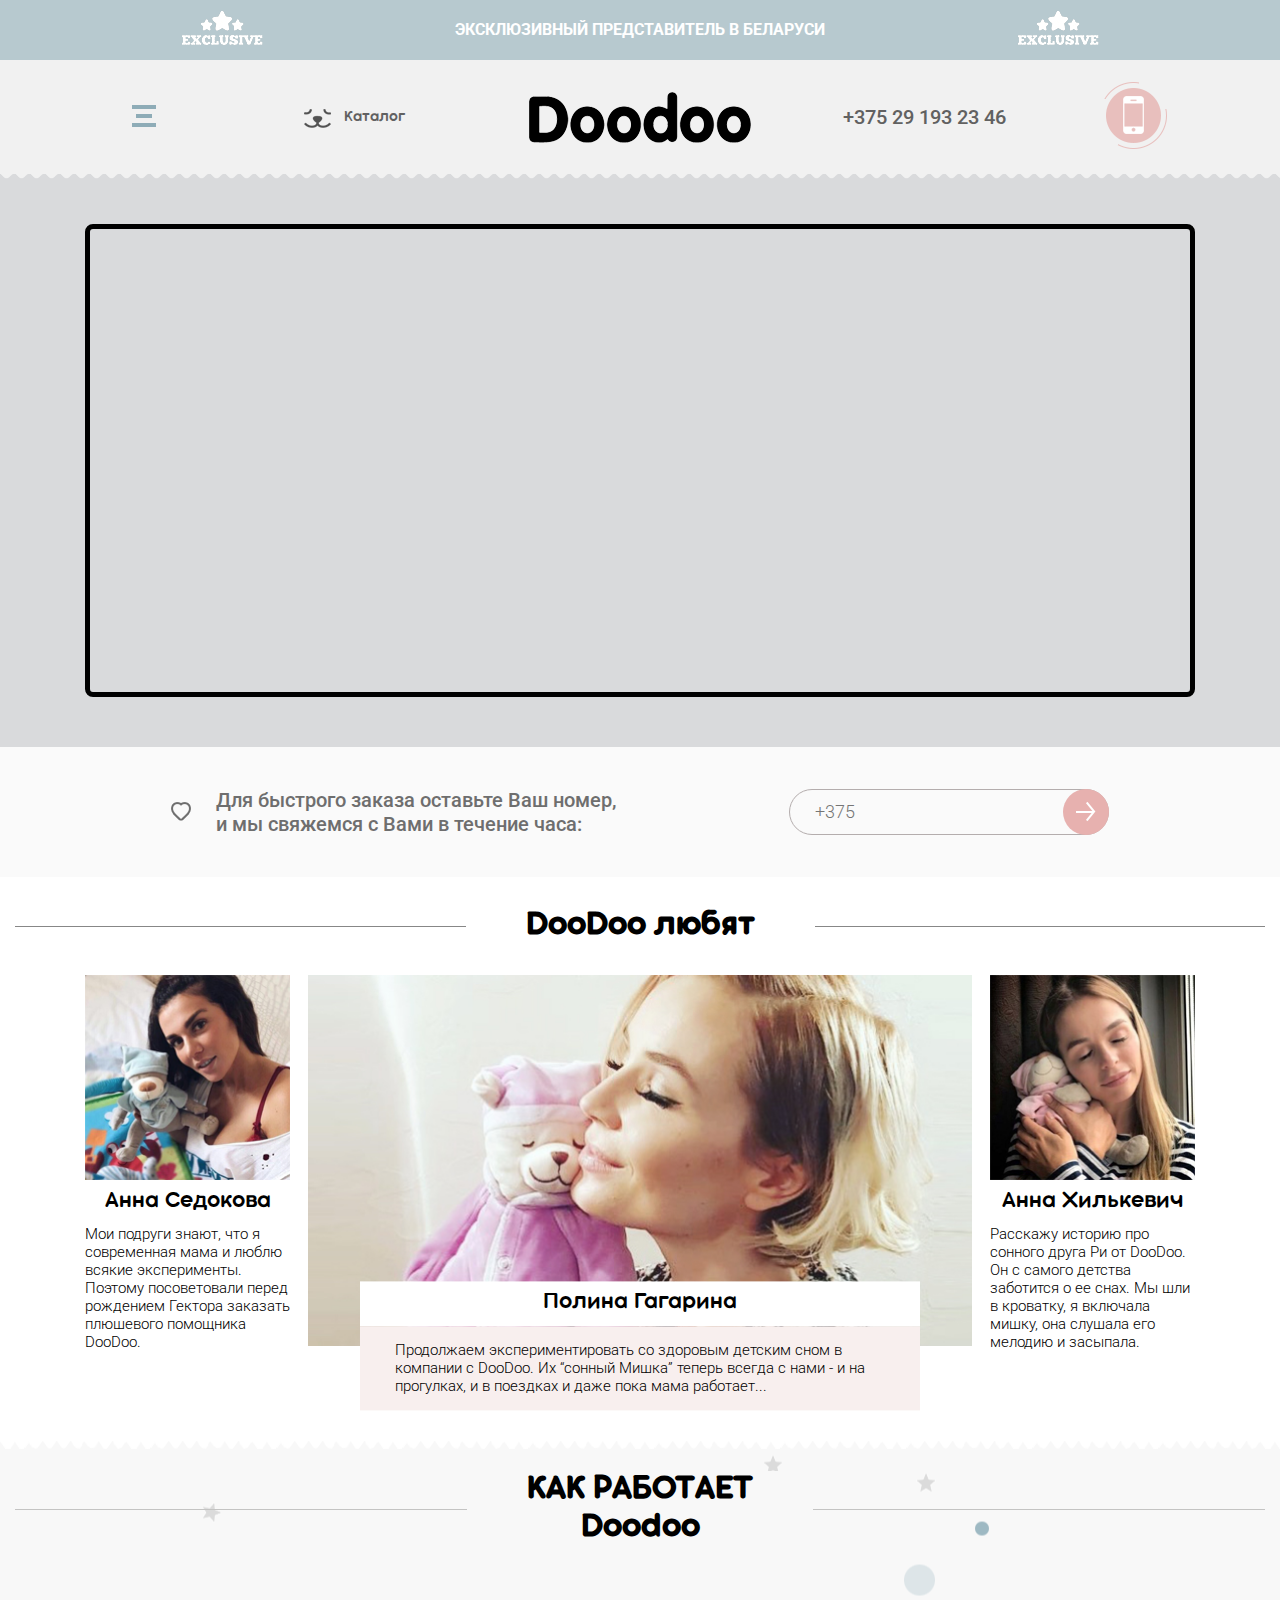
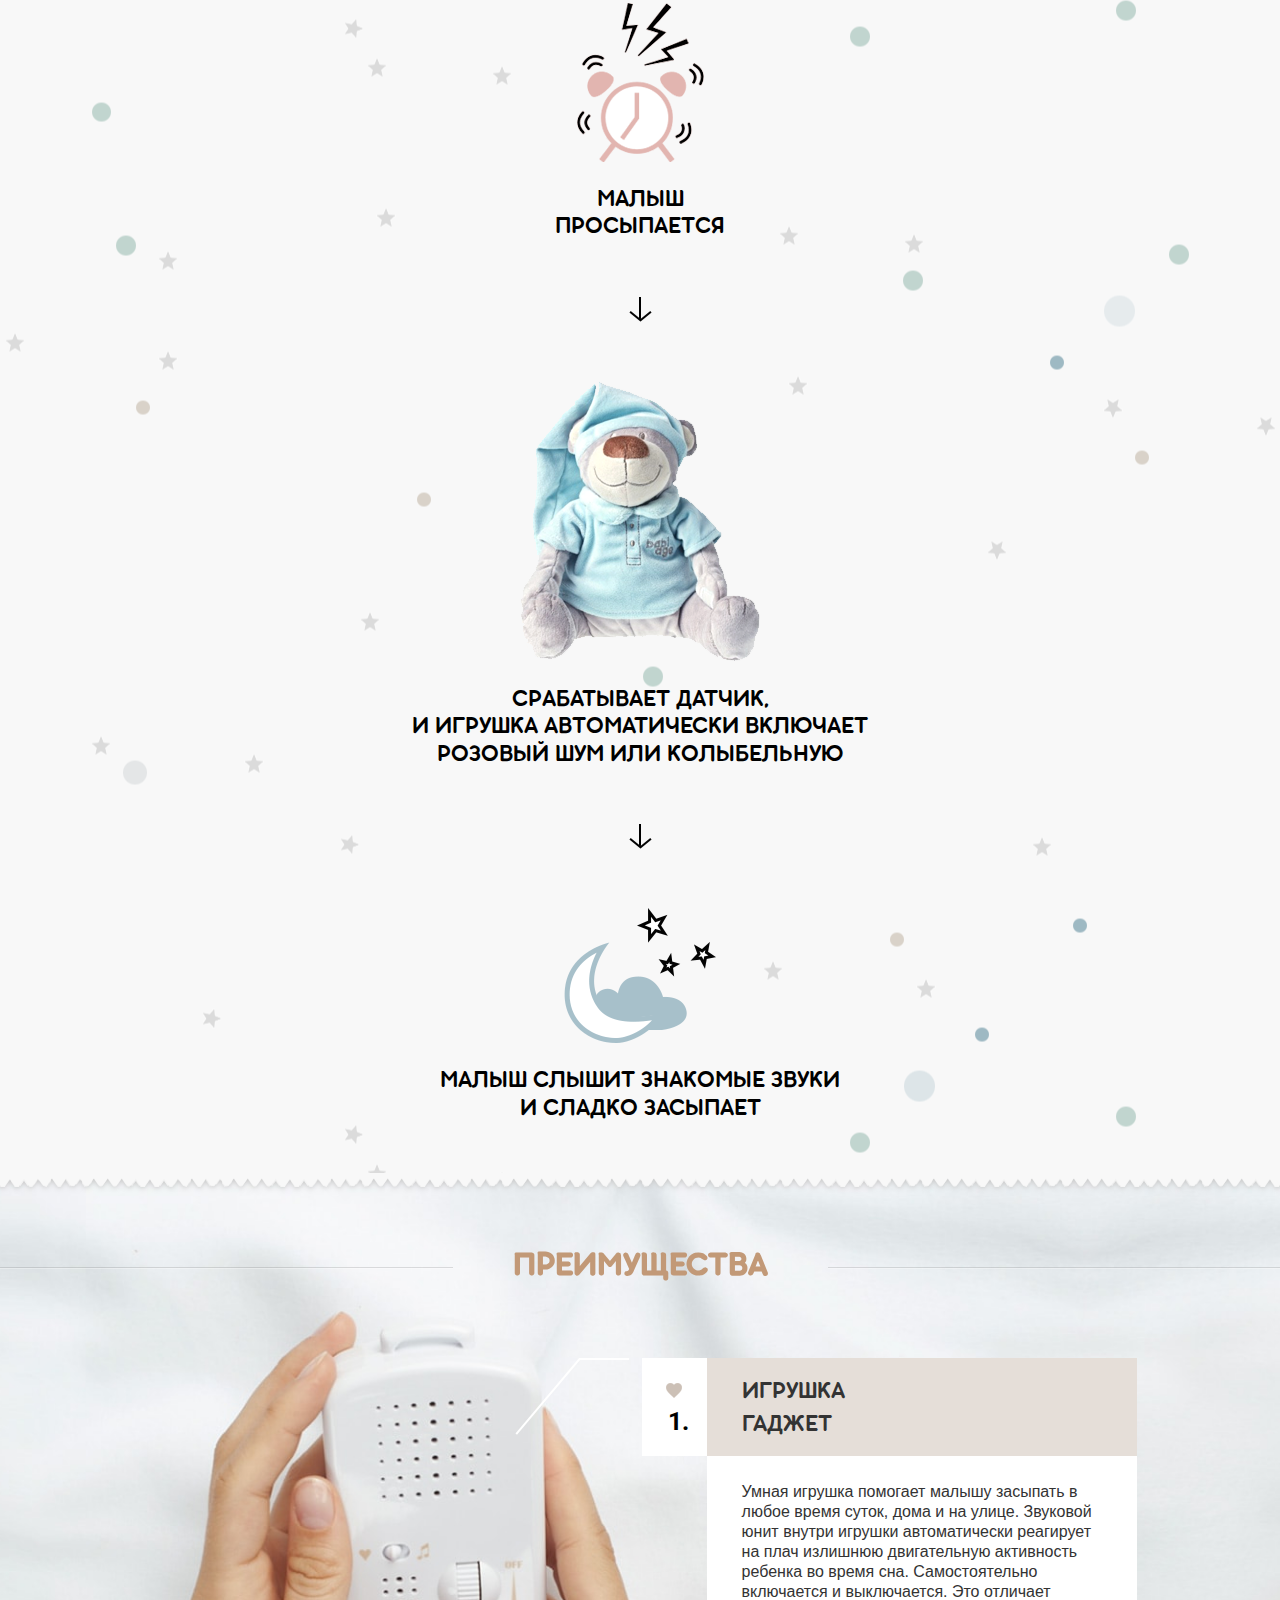
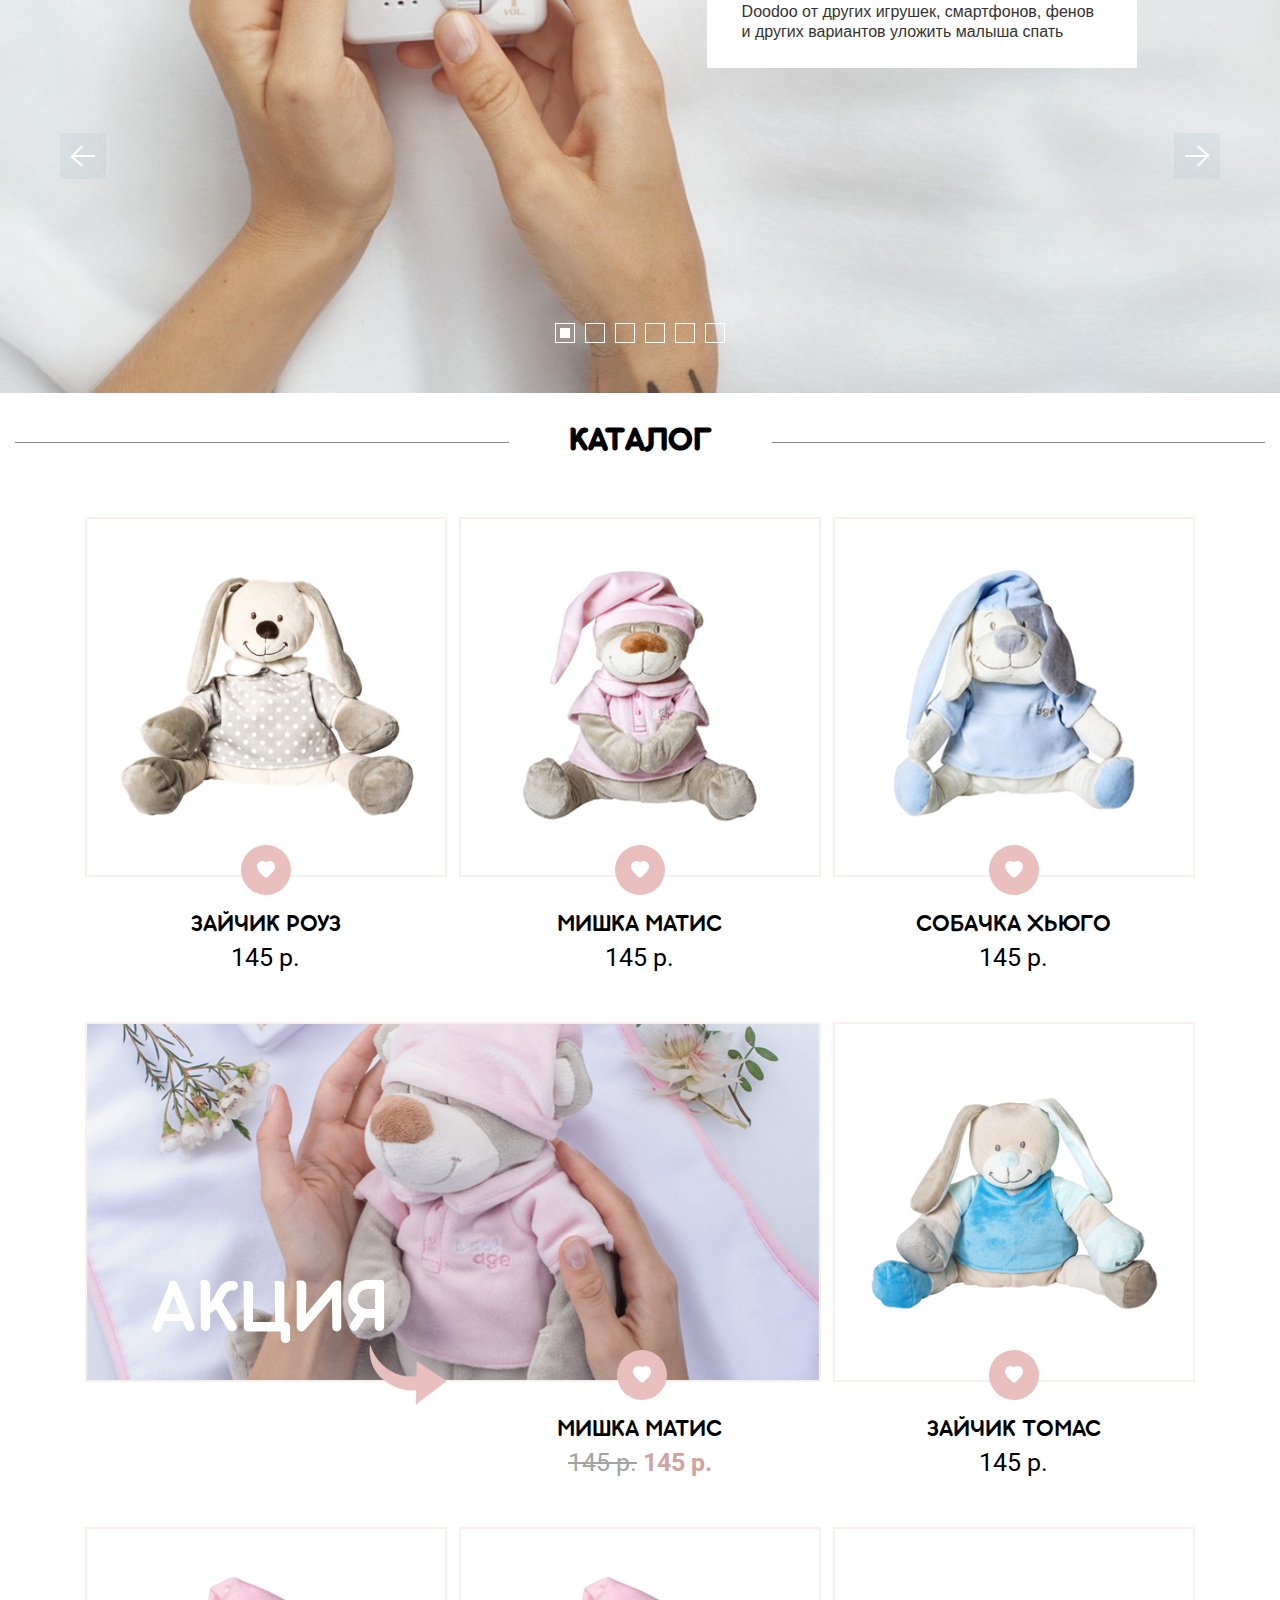
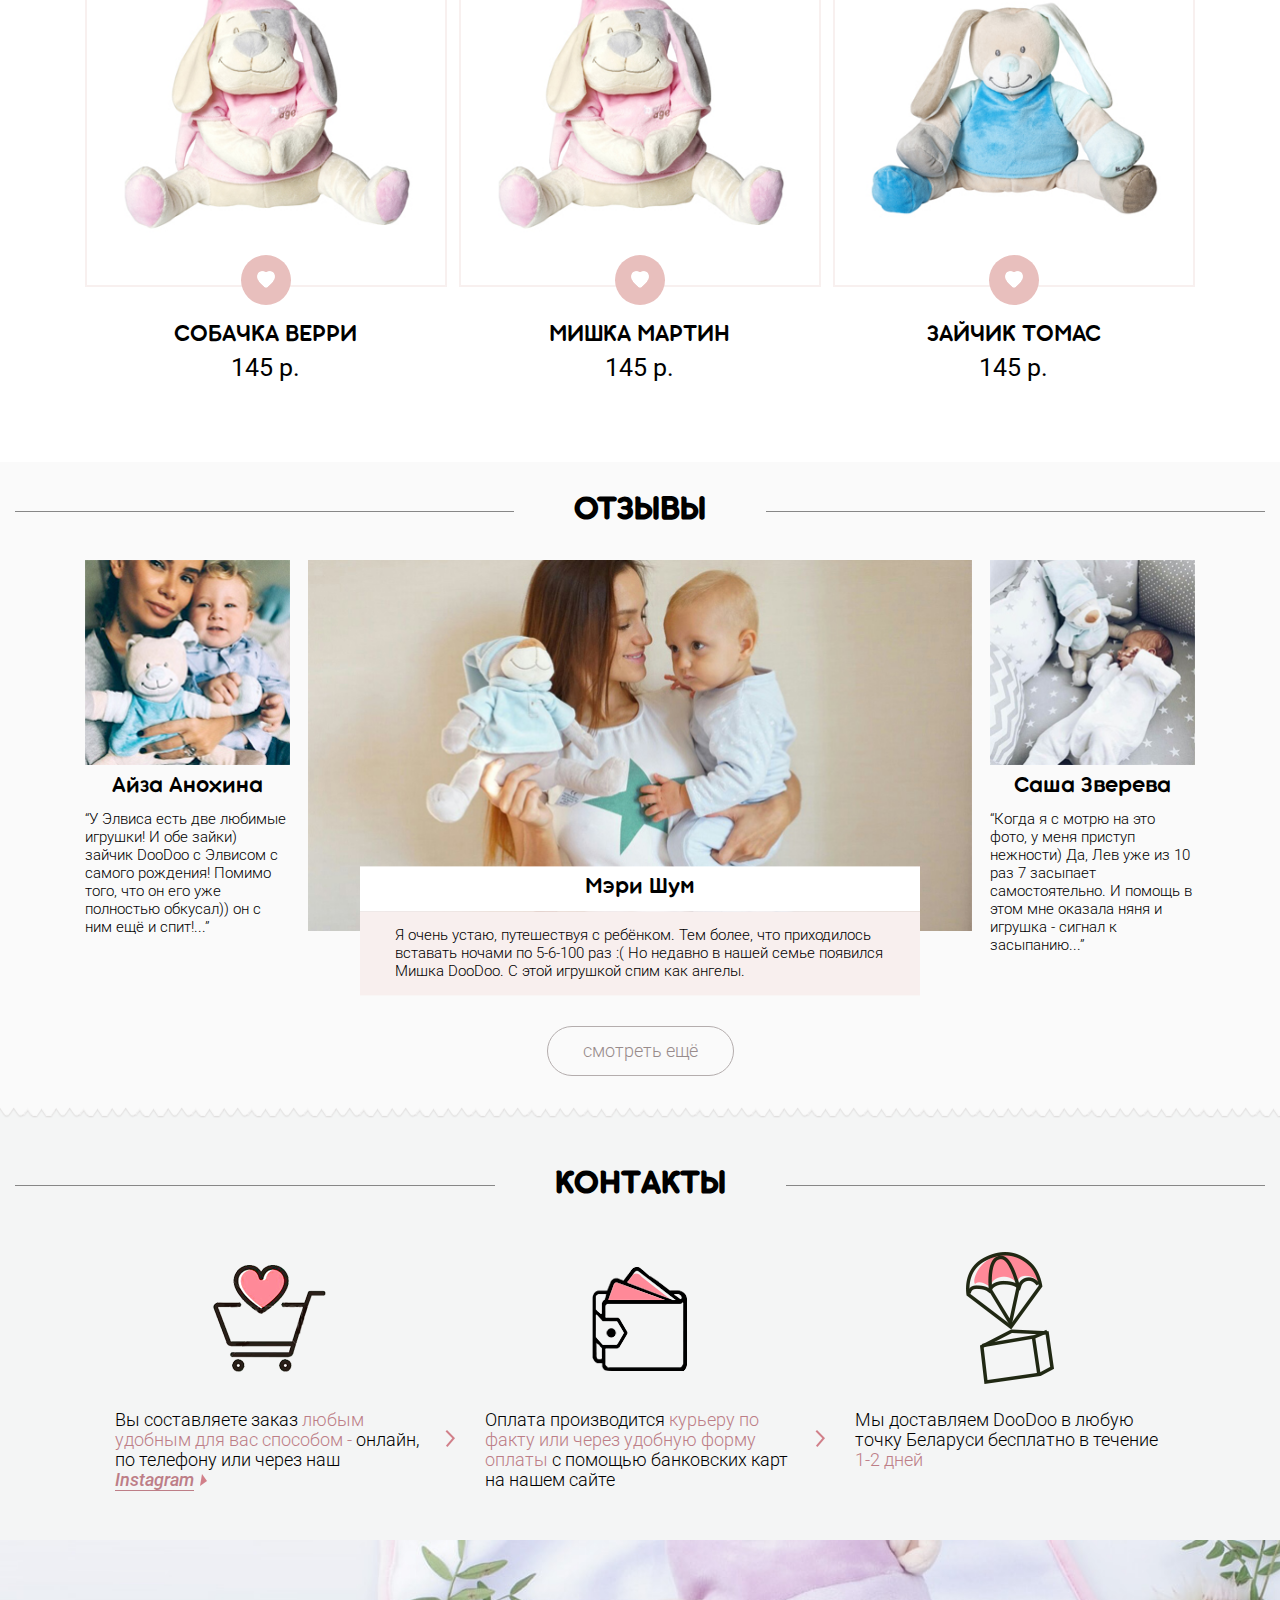
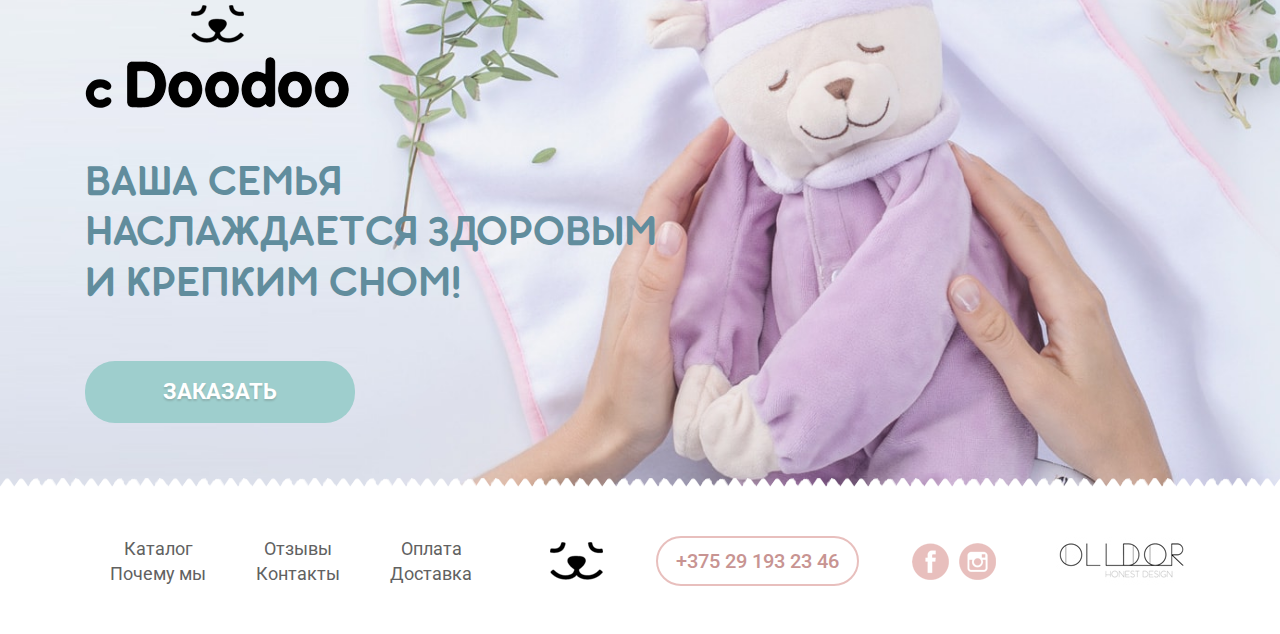
==== index.html @ 720905f5 "last2" ====
<!DOCTYPE html>
<html>
<head>
	<meta charset="utf-8">
	<meta name="viewport" content="width=device-width, initial-scale=1">

	<title>Frontend/Main</title>
	<link href="https://fonts.googleapis.com/css?family=Roboto:300,400,500,500i,700&amp;subset=cyrillic" rel="stylesheet">
	<link rel="stylesheet" href="css/normalize.css">
	<link rel="stylesheet" href="css/magnific-popup.css">
	<link rel="stylesheet" href="css/slick.css">
	<link rel="stylesheet" href="css/fonts.css">
	<link rel="stylesheet" href="css/styles.css">
	<!--[if lt IE 9]>
	 <script src="https://oss.maxcdn.com/html5shiv/3.7.2/html5shiv.min.js"></script>
	 <script src="https://oss.maxcdn.com/respond/1.4.2/respond.min.js"></script>
	<![endif]-->
</head>
<body>
	
	<header class="header">
		<div class="header__target-wr">
			<div class="wrap">
				<div class="header__target">
					<div class="col-img"><img src="img/exclusive.png" alt=""></div>
					<div class="col-text">ЭКСКЛЮЗИВНЫЙ ПРЕДСТАВИТЕЛЬ В БЕЛАРУСИ</div>
					<div class="col-img"><img src="img/exclusive.png" alt=""></div>
				</div>
			</div>
		</div>
		<div class="wrap">
			<div class="header__main">
				<div class="header__main-col1">
					<button class="menu-btn js-menu-btn"></button>
				</div>
				<div class="header__main-col2">
					<a href="#catalog" class="catalog-link js-catalog-link">Каталог</a>
				</div>
				<a href="#!" class="logo"><img src="img/logo-doodoo.png" alt=""></a>
				<div class="header__main-col2">
					<a href="tel:+375291932346" class="header-phone">+375 29 193 23 46</a>
				</div>
				<div class="header__main-col1">
					<a href="#callbacks-modal" class="phone-btn js-popup-modal"></a>
				</div>
			</div>
		</div>
		<nav class="header__nav js-menu">
			<div class="wrap">
				<ul class="menu">
					<li class="menu__item">
						<a href="#main" class="menu__link js-menu-link">Главная</a>
					</li>
					<li class="menu__item">
						<a href="#likes" class="menu__link js-menu-link">DooDoo любят</a>
					</li>
					<li class="menu__item">
						<a href="#work" class="menu__link js-menu-link">Как работает</a>
					</li>
					<li class="menu__item">
						<a href="#advantage" class="menu__link js-menu-link">Преимущества</a>
					</li>
					<li class="menu__item">
						<a href="#catalog" class="menu__link js-menu-link">Каталог</a>
					</li>
					<li class="menu__item">
						<a href="#reviews" class="menu__link js-menu-link">Отзывы</a>
					</li>
					<li class="menu__item">
						<a href="#contacts" class="menu__link js-menu-link">Контакты</a>
					</li>
				</ul>
			</div>
		</nav>
	</header>

	<section class="main" id="main">
		<div class="wrap">
			<div class="main-video">
				<iframe width="560" height="315" src="https://www.youtube.com/embed/4R-D_AbunPk?rel=0&amp;controls=0&amp;showinfo=0&amp;autoplay=1" frameborder="0" allow="autoplay; encrypted-media" allowfullscreen></iframe>
			</div>
		</div>
	</section>

	<section class="quick-order-wr">
		<div class="wrap">
			<div class="quick-order">
				<div class="quick-order__left">
					<div class="quick-order__text">
						Для быстрого заказа оставьте Ваш номер,<br>
						и мы свяжемся с Вами в течение часа:
					</div>
				</div>
				<div class="quick-order__right">
					<div class="quick-order__phone">
						<form class="js-form-phone">
							<input type="text" class="phone-field rfield js-phone" id="phone" name="phone" placeholder="+375">
							<input type="submit" class="phone-btn">
						</form>
					</div>
				</div>
			</div>
		</div>
	</section>

	<section class="section reviews-wr" id="likes">
		<div class="wrap wrap--big">
			<h2 class="h2-title"><span>DooDoo любят</span></h2>
		</div>
		<div class="wrap">
			<div class="reviews js-reviews">
				<div class="reviews-item">
					<div class="reviews-item__photo">
						<img src="img/anna-sedokova.jpg" alt="Анна Седокова об игрушке DooDoo">
					</div>
					<div class="reviews-text-wr">
						<div class="reviews-item__title">Анна Седокова</div>
						<div class="reviews-text">Мои подруги знают, что я современная мама и люблю всякие эксперименты. Поэтому посоветовали перед рождением Гектора заказать плюшевого помощника DooDoo.</div>
					</div>
				</div>
				<div class="reviews-item reviews-item--big">
					<div class="reviews-item__photo">
						<img src="img/polina-gagarina.jpg" alt="">
					</div>
					<div class="reviews-text-wr">
						<div class="reviews-item__title">Полина Гагарина</div>
						<div class="reviews-text">
							Продолжаем экспериментировать со здоровым детским сном в компании с DooDoo. Их “сонный Мишка” теперь всегда с нами - и на прогулках, и в поездках и даже пока мама работает... 
						</div>
					</div>
				</div>
				<div class="reviews-item">
					<div class="reviews-item__photo">
						<img src="img/anna-khilkevich.jpg" alt="Анна Хилькевич об игрушке DooDoo">
					</div>
					<div class="reviews-text-wr">
						<div class="reviews-item__title">Анна Хилькевич</div>
						<div class="reviews-text">Расскажу историю про сонного друга Ри от DooDoo. Он с самого детства заботится о ее снах. Мы шли в кроватку, я включала мишку, она слушала его мелодию и засыпала.</div>
					</div>
				</div>
			</div>
		</div>
	</section>

	<section class="section works-wr" data-stellar-background-ratio="0.5" id="work">
		<div class="wrap wrap--big">
			<h2 class="h2-title"><span>КАК РАБОТАЕТ<br/>Doodoo</span></h2>
		</div>
		<div class="wrap">
			<div class="works">
				<div class="works__item">
					<img src="img/alarm-clock.png" alt="">
					<span class="works__item-text">МАЛЫШ<br/>ПРОСЫПАЕТСЯ</span>
					<div class="animated-arr-wr">
						<span class="animated-arr"></span>
					</div>
				</div>
				<div class="works__item">
					<img src="img/work-bear.png" alt="">
					<span class="works__item-text">СРАБАТЫВАЕТ ДАТЧИК,<br/>И ИГРУШКА АВТОМАТИЧЕСКИ ВКЛЮЧАЕТ РОЗОВЫЙ ШУМ ИЛИ КОЛЫБЕЛЬНУЮ</span>
					<div class="animated-arr-wr">
						<span class="animated-arr"></span>
					</div>
				</div>
				<div class="works__item">
					<img src="img/moon.png" alt="">
					<span class="works__item-text">МАЛЫШ СЛЫШИТ ЗНАКОМЫЕ ЗВУКИ<br/>И СЛАДКО ЗАСЫПАЕТ</span>
				</div>
			</div>
		</div>
	</section>

	<section class="slider-wr" id="advantage">
		<div class="wrap wrap--big">
			<h2 class="h2-title"><span>ПРЕИМУЩЕСТВА</span></h2>
		</div>
		<div class="slider js-slider">
			<div class="slider__item slider__item--1" style="background-image: url(img/slider/slide1.jpg);">
				<div class="wrap">
					<div class="slider-info">
						<div class="slider-info__title">ИГРУШКА <br/>ГАДЖЕТ</div>
						<div class="slider-info__text">Умная игрушка помогает малышу засыпать в любое время суток, дома и на улице. Звуковой юнит внутри игрушки автоматически реагирует на плач излишнюю двигательную активность ребенка во время сна. Самостоятельно включается и выключается. Это отличает Doodoo от других игрушек, смартфонов, фенов и других вариантов уложить малыша спать </div>
						<div class="slider-info__number">1.</div>
					</div>
				</div>
			</div>
			<div class="slider__item slider__item--2" style="background-image: url(img/slider/slide2.jpg);">
				<div class="wrap">
					<div class="slider-info slider-info--pink">
						<div class="slider-info__title">РОЗОВЫЙ <br/>ШУМ</div>
						<div class="slider-info__text">Это звук который малыш слышит у мамы в животике. Он успокаивает малыша, создавая для него привычную атмосферу,  ведь эти звуки он слышал еще до своего  рождения!  Включайте игрушку каждый раз,  когда  малыш  готовится ко сну  или  уже  засыпает.  Таким  образом вы формируете  ассоциацию: ”звук Doodoo – сон”. Актуально учить ребёнка засыпать с игрушкой Doodoo до 7-10 месяцев. Самый  выгодный  и надёжный вариант – взять  игрушку  в роддом.</div>
						<div class="slider-info__number">2.</div>
					</div>
				</div>
			</div>
			<div class="slider__item slider__item--3" style="background-image: url(img/slider/slide3.jpg);">
				<div class="wrap">
					<div class="slider-info slider-info--blue">
						<div class="slider-info__title">АЛЬТЕРНАТИВНЫЙ <br/>РЕЖИМ</div>
						<div class="slider-info__text">Умный помощник DooDoo имеет два звуковых режима. Дети  постарше любят слушать у спокаивающую   музыку.  Альтернативный  режим колыбельной   DooDoo  продлевает  использование  игрушки до 3-4 лет.  DooDoo  споёт,  а в это время мама может спокойно отдохнуть.</div>
						<div class="slider-info__number">3.</div>
					</div>
				</div>
			</div>
			<div class="slider__item slider__item--4" style="background-image: url(img/slider/slide4.jpg);">
				<div class="wrap">
					<div class="slider-info slider-info--pink">
						<div class="slider-info__title"><br/> БЕЗОПАСНОСТЬ</div>
						<div class="slider-info__text">У игрушек нет острых и небезопасных  частей, даже глазки вышиты. Игрушки изготовлены  из гипоаллергенных материалов.  Первый месяц жизни  ребёнка,   игрушку  лучше   крепить  на бортики кроватки в районе ног. Удобные  крепления  на  кроватку   расположены   в  ручках игрушки и безопасно прячутся в специальные кармашки. </div>
						<div class="slider-info__number">4.</div>
					</div>
				</div>
			</div>
			<div class="slider__item slider__item--5" style="background-image: url(img/slider/slide5.jpg);">
				<div class="wrap">
					<div class="slider-info slider-info--blue">
						<div class="slider-info__title"><br/> КАЧЕСТВО</div>
						<div class="slider-info__text">Все  игрушки   изготовлены  исключительно  в Бельгии в соответствии со строгими  европейскими нормами. Получены EAC сертификаты. К  тому  же,   мы  предоставляем  уникальную пожизненную гарантию на звуковой юнит. </div>
						<div class="slider-info__number">5.</div>
					</div>
				</div>
			</div>
			<div class="slider__item slider__item--6" style="background-image: url(img/slider/slide6.jpg);">
				<div class="wrap">
					<div class="slider-info slider-info--blue">
						<div class="slider-info__title"><br/> УДОБСТВО</div>
						<div class="slider-info__text">Мы поможем Вам определиться с выбором и доставим игрушку  в  любую  точку Беларуси совершенно бесплатно. С радостью ответим на все интересующие вопросы!</div>
						<div class="slider-info__number">6.</div>
					</div>
				</div>
			</div>
		</div>
		<div class="wrap slider-controls js-slider-controls"></div>
	</section>

	<section class="section" id="catalog">
		<div class="wrap wrap--big">
			<h2 class="h2-title"><span>КАТАЛОГ</span></h2>
		</div>
		<div class="wrap">
			<div class="catalog">
				<div class="catalog-item">
					<div class="catalog-item__image">
						<img src="img/catalog/rose.jpg" alt="ЗАЙЧИК РОУЗ">
						<img src="img/catalog/martin.jpg" alt="МИШКА МАРТИН">
						<a href="#order-modal" class="heart-btn js-popup-modal"><span class="heart-ico"></span>ХОЧУ КУПИТЬ</a>
					</div>
					<div class="catalog-item__title">ЗАЙЧИК РОУЗ</div>
					<div class="catalog-item__price">145 р.</div>
				</div>
				<div class="catalog-item">
					<div class="catalog-item__image">
						<img src="img/catalog/matis.jpg" alt="МИШКА МАТИС">
						<img src="img/catalog/martin.jpg" alt="МИШКА МАРТИН">
						<a href="#order-modal" class="heart-btn js-popup-modal"><span class="heart-ico"></span>ХОЧУ КУПИТЬ</a>
					</div>
					<div class="catalog-item__title">МИШКА МАТИС</div>
					<div class="catalog-item__price">145 р.</div>
				</div>
				<div class="catalog-item">
					<div class="catalog-item__image">
						<img src="img/catalog/hugo.jpg" alt="СОБАЧКА ХЬЮГО">
						<img src="img/catalog/martin.jpg" alt="МИШКА МАРТИН">
						<a href="#order-modal" class="heart-btn js-popup-modal"><span class="heart-ico"></span>ХОЧУ КУПИТЬ</a>
					</div>
					<div class="catalog-item__title">СОБАЧКА ХЬЮГО</div>
					<div class="catalog-item__price">145 р.</div>
				</div>
				<div class="catalog-item catalog-item--big catalog-item--action">
					<div class="catalog-item__image" style="background-image: url(img/catalog/matis-big.jpg);">
						<a href="#order-modal" class="heart-btn js-popup-modal"><span class="heart-ico"></span>ХОЧУ КУПИТЬ</a>
					</div>
					<div class="catalog-item__title">МИШКА МАТИС</div>
					<div class="catalog-item__price"><span class="old">145 р.</span> <span class="new">145 р.</span></div>
				</div>
				<div class="catalog-item">
					<div class="catalog-item__image">
						<img src="img/catalog/tomas.jpg" alt="ЗАЙЧИК ТОМАС">
						<img src="img/catalog/martin.jpg" alt="МИШКА МАРТИН">
						<a href="#order-modal" class="heart-btn js-popup-modal"><span class="heart-ico"></span>ХОЧУ КУПИТЬ</a>
					</div>
					<div class="catalog-item__title">ЗАЙЧИК ТОМАС</div>
					<div class="catalog-item__price">145 р.</div>
				</div>
				<div class="catalog-item">
					<div class="catalog-item__image">
						<img src="img/catalog/verry.jpg" alt="СОБАЧКА ВЕРРИ">
						<img src="img/catalog/martin.jpg" alt="МИШКА МАРТИН">
						<a href="#order-modal" class="heart-btn js-popup-modal"><span class="heart-ico"></span>ХОЧУ КУПИТЬ</a>
					</div>
					<div class="catalog-item__title">СОБАЧКА ВЕРРИ</div>
					<div class="catalog-item__price">145 р.</div>
				</div>
				<div class="catalog-item">
					<div class="catalog-item__image">
						<img src="img/catalog/verry.jpg" alt="МИШКА МАТИС">
						<img src="img/catalog/martin.jpg" alt="МИШКА МАРТИН">
						<a href="#order-modal" class="heart-btn js-popup-modal"><span class="heart-ico"></span>ХОЧУ КУПИТЬ</a>
					</div>
					<div class="catalog-item__title">МИШКА МАРТИН</div>
					<div class="catalog-item__price">145 р.</div>
				</div>
				<div class="catalog-item">
					<div class="catalog-item__image">
						<img src="img/catalog/tomas.jpg" alt="ЗАЙЧИК ТОМАС">
						<img src="img/catalog/martin.jpg" alt="МИШКА МАРТИН">
						<a href="#order-modal" class="heart-btn js-popup-modal"><span class="heart-ico"></span>ХОЧУ КУПИТЬ</a>
					</div>
					<div class="catalog-item__title">ЗАЙЧИК ТОМАС</div>
					<div class="catalog-item__price">145 р.</div>
				</div>
			</div>
		</div>
	</section>

	<section class="section reviews-wr reviews--grey" id="reviews">
		<div class="wrap wrap--big">
			<h2 class="h2-title"><span>ОТЗЫВЫ</span></h2>
		</div>
		<div class="wrap">
			<div class="reviews reviews--bot">
				<div class="reviews-item">
					<div class="reviews-item__photo">
						<img src="img/aiza-anochina.jpg" alt="Айза Анохина об игрушке DooDoo">
					</div>
					<div class="reviews-text-wr">
						<div class="reviews-item__title">Айза Анохина</div>
						<div class="reviews-text">“У Элвиса есть две любимые игрушки! И обе зайки) зайчик DooDoo с Элвисом с самого рождения! Помимо того, что он его уже полностью обкусал)) он с ним ещё и спит!...”</div>
					</div>
				</div>
				<div class="reviews-item reviews-item--big">
					<div class="reviews-item__photo">
						<img src="img/mary-shum.jpg" alt="Мэри Шум">
					</div>
					<div class="reviews-text-wr">
						<div class="reviews-item__title">Мэри Шум</div>
						<div class="reviews-text">
							Я очень устаю, путешествуя с ребёнком. Тем более,  что  приходилось вставать ночами по 5-6-100 раз :( Но недавно в нашей семье появился Мишка DooDoo. С этой игрушкой спим как ангелы.
						</div>
					</div>
				</div>
				<div class="reviews-item">
					<div class="reviews-item__photo">
						<img src="img/sasha-zvereva.jpg" alt="Саша Зверева об игрушке DooDoo">
					</div>
					<div class="reviews-text-wr">
						<div class="reviews-item__title">Саша Зверева</div>
						<div class="reviews-text">“Когда я с мотрю на это фото, у меня приступ нежности) Да, Лев уже из 10 раз 7 засыпает самостоятельно. И помощь в этом мне оказала няня и игрушка - сигнал к засыпанию...”</div>
					</div>
				</div>
			</div>
			<div class="js-review-hide">
				<div class="reviews reviews--bot">
					<div class="reviews-item">
						<div class="reviews-item__photo">
							<img src="img/anna-sedokova.jpg" alt="Анна Седокова об игрушке DooDoo">
						</div>
						<div class="reviews-text-wr">
							<div class="reviews-item__title">Анна Седокова</div>
							<div class="reviews-text">Мои подруги знают, что я современная мама и люблю всякие эксперименты. Поэтому посоветовали перед рождением Гектора заказать плюшевого помощника DooDoo.</div>
						</div>
					</div>
					<div class="reviews-item reviews-item--big">
						<div class="reviews-item__photo">
							<img src="img/polina-gagarina.jpg" alt="">
						</div>
						<div class="reviews-text-wr">
							<div class="reviews-item__title">Полина Гагарина</div>
							<div class="reviews-text">
								Продолжаем экспериментировать со здоровым детским сном в компании с DooDoo. Их “сонный Мишка” теперь всегда с нами - и на прогулках, и в поездках и даже пока мама работает... 
							</div>
						</div>
					</div>
					<div class="reviews-item">
						<div class="reviews-item__photo">
							<img src="img/anna-khilkevich.jpg" alt="Анна Хилькевич об игрушке DooDoo">
						</div>
						<div class="reviews-text-wr">
							<div class="reviews-item__title">Анна Хилькевич</div>
							<div class="reviews-text">Расскажу историю про сонного друга Ри от DooDoo. Он с самого детства заботится о ее снах. Мы шли в кроватку, я включала мишку, она слушала его мелодию и засыпала.</div>
						</div>
					</div>
				</div>
			</div>
			<div class="js-review-hide">
				<div class="reviews reviews--bot">
					<div class="reviews-item">
						<div class="reviews-item__photo">
							<img src="img/anna-sedokova.jpg" alt="Анна Седокова об игрушке DooDoo">
						</div>
						<div class="reviews-text-wr">
							<div class="reviews-item__title">Анна Седокова</div>
							<div class="reviews-text">Мои подруги знают, что я современная мама и люблю всякие эксперименты. Поэтому посоветовали перед рождением Гектора заказать плюшевого помощника DooDoo.</div>
						</div>
					</div>
					<div class="reviews-item reviews-item--big">
						<div class="reviews-item__photo">
							<img src="img/polina-gagarina.jpg" alt="">
						</div>
						<div class="reviews-text-wr">
							<div class="reviews-item__title">Полина Гагарина</div>
							<div class="reviews-text">
								Продолжаем экспериментировать со здоровым детским сном в компании с DooDoo. Их “сонный Мишка” теперь всегда с нами - и на прогулках, и в поездках и даже пока мама работает... 
							</div>
						</div>
					</div>
					<div class="reviews-item">
						<div class="reviews-item__photo">
							<img src="img/anna-khilkevich.jpg" alt="Анна Хилькевич об игрушке DooDoo">
						</div>
						<div class="reviews-text-wr">
							<div class="reviews-item__title">Анна Хилькевич</div>
							<div class="reviews-text">Расскажу историю про сонного друга Ри от DooDoo. Он с самого детства заботится о ее снах. Мы шли в кроватку, я включала мишку, она слушала его мелодию и засыпала.</div>
						</div>
					</div>
				</div>
			</div>
			<div class="center">
				<a href="#" class="more-btn js-more-reviews">cмотреть ещё</a>
			</div>
			
		</div>
	</section>

	<section class="section contacts-wr" id="contacts">
		<div class="wrap wrap--big">
			<h2 class="h2-title"><span>КОНТАКТЫ</span></h2>
		</div>
		<div class="wrap">
			<div class="contacts">
				<div class="contacts-item">
					<div class="contacts-item__image">
						<img src="img/contacts-img1.png" alt="">
					</div>
					<div class="contacts-item__text">
						Вы составляете заказ <span>любым удобным для вас способом -</span> онлайн, по телефону или через наш <a href="https://www.instagram.com/doodootoy/" target="_blank"><span>Instagram</span></a>
					</div>
				</div>
				<div class="contacts-item">
					<div class="contacts-item__image">
						<img src="img/contacts-img2.png" alt="">
					</div>
					<div class="contacts-item__text">
						Оплата производится <span>курьеру по факту или через удобную форму оплаты</span> с помощью банковских карт на нашем сайте
					</div>
				</div>
				<div class="contacts-item">
					<div class="contacts-item__image">
						<img src="img/contacts-img3.png" alt="">
					</div>
					<div class="contacts-item__text">
						Мы доставляем DooDoo в любую точку Беларуси бесплатно в течение <span>1-2 дней</span>
					</div>
				</div>
			</div>
		</div>
	</section>

	<section class="bottom-screen">
		<div class="wrap">
			<div class="bottom-screen__content">
				<div class="logo-text">
					c <img src="img/logo-doodoo.png" alt="">
				</div>
				<div class="blue-text">
					ВАША СЕМЬЯ
					НАСЛАЖДАЕТСЯ ЗДОРОВЫМ
					И КРЕПКИМ СНОМ!
				</div>
				<a href="#" class="order-btn">ЗАКАЗАТЬ</a>
			</div>
		</div>
	</section>

	<footer class="footer-wr">
		<div class="wrap">
			<div class="footer">
				<div class="footer-menu-wr">
					<div class="footer-menu__col">
						<ul class="footer-menu">
							<li><a href="#catalog" class="js-menu-link">Каталог</a></li>
							<li><a href="#advantage" class="js-menu-link">Почему мы</a></li>
						</ul>
					</div>
					<div class="footer-menu__col">
						<ul class="footer-menu">
							<li><a href="#reviews" class="js-menu-link">Отзывы</a></li>
							<li><a href="#contacts" class="js-menu-link">Контакты</a></li>
						</ul>
					</div>
					<div class="footer-menu__col">
						<ul class="footer-menu">
							<li><a href="#contacts" class="js-menu-link">Оплата</a></li>
							<li><a href="#contacts" class="js-menu-link">Доставка</a></li>
						</ul>
					</div>
				</div>
				<div class="footer-logo-wr">
					<img class="footer-logo" src="img/icons/bear-face-big.png" alt="">
				</div>
				<div class="footer-phone-wr">
					<a href="tel:+375291932346" class="footer-phone">+375 29 193 23 46</a>
				</div>
				<div class="footer-social">
					<a href="https://www.facebook.com/doodootoy/" class="footer-social__item soc-fb" target="_blank"></a>
					<a href="https://www.instagram.com/doodootoy/" class="footer-social__item soc-inst" target="_blank"></a>
				</div>
				<div class="footer-design">
					<a href="#" class="design-logo">
						<img src="img/design-logo.jpg" alt="">
					</a>
				</div>
			</div>
		</div>
	</footer>

	<div id="callbacks-modal" class="popup-block popup-block--pink mfp-hide">
		<div class="popup-block__header">
			<h2 class="h2-popup-title">ЗАКАЗАТЬ ЗВОНОК</h2>
			<span class="popup-modal-dismiss icon-cross"></span>
		</div>
		<div class="popup-block__body">
			<div class="quick-order">
				<div class="quick-order__left">
					<div class="quick-order__text">
						Для быстрого заказа оставьте Ваш номер,<br>
						и мы свяжемся с Вами в течение часа:
					</div>
				</div>
				<div class="quick-order__right">
					<div class="quick-order__phone">
						<form class="js-form-phone">
							<input type="text" id="phone" name="phone" class="phone-field rfield js-phone" placeholder="+375">
							<input type="submit" class="phone-btn">
						</form>
					</div>
				</div>
			</div>
		</div>
	</div>

	<div id="order-modal" class="popup-block popup-block--blue mfp-hide">
		<div class="popup-block__header">
			<h2 class="h2-popup-title">ФОРМА ПОКУПКИ</h2>
			<span class="popup-modal-dismiss icon-cross"></span>
		</div>
		<div class="popup-block__body">
			<form class="js-order-form">
				<div class="order-form">
					<div class="order-form__row">
						<div class="order-form__left">
							<div class="popup-slider js-popup-slider">
								<div class="popup-slider__item">
									<img src="img/catalog/hugo.jpg">
								</div>
								<div class="popup-slider__item">
									<img src="img/catalog/matis.jpg">
								</div>
								<div class="popup-slider__item">
									<img src="img/catalog/tomas.jpg">
								</div>
							</div>
							<div class="popup-slider-preview js-popup-slider-preview">
								<div class="popup-slider-preview__item">
									<img src="img/catalog/hugo.jpg">
								</div>
								<div class="popup-slider-preview__item">
									<img src="img/catalog/matis.jpg">
								</div>
								<div class="popup-slider-preview__item">
									<img src="img/catalog/tomas.jpg">
								</div>
							</div>
						</div>
						<div class="order-form__right">
							<div class="item-title">МИШКА МАРТИН</div>
							<div class="item-price">145 р.</div>
							<div class="item-text">
								<p>Включается автоматически.<br/>
								Doodoo распознает звуки просыпающегося малыша, включается, убаюкивает кроху и самостоятельно выключается. Помогает малышу легче и быстрей засыпать, а также з начительно реже просыпаться при переходе из одной фазы сна в другую.</p>

								<p>2 режима работы.<br/>
								Розовый  шум — эффективен в возрасте от 0 до 8-10 месяцев. Колыбельная мелодия подходит ребятам постарше: с 8-10 месяцев и до 3-х лет</p>

								<p>
									Высота 23 см.<br/>
									Ширина 15 см.
								</p>
							</div>
						</div>
					</div>
					<div class="order-form__row">
						<div class="order-form__left">
							<div class="order-form-tip">
								ДЛЯ ОФОРМЛЕНИЯ ЗАКАЗА
							</div>
						</div>
						<div class="order-form__right">
							<input type="text" class="order-form__field" name="name" id="name" placeholder="Ваше имя:">
							<input type="text" class="order-form__field js-phone rfield"  name="phone" id="phone" placeholder="Ваш телефон:">
							<input type="text" class="order-form__field"  name="adress" id="adress" placeholder="Ваш адрес:">
							<input type="hidden" class="order-form__field" name="product" id="product" placeholder="Ваше имя:">
							<div class="order-form__botline">
								<input type="submit" value="ХОЧУ КУПИТЬ" class="order-btn js-order-form-btn">
							</div>
						</div>
					</div>
				</div>
			</form>
		</div>
	</div>

	<div id="after-modal" class="popup-block popup-block--pink mfp-hide">
		<div class="popup-block__header">
			<h2 class="h2-popup-title">Спасибо!</h2>
			<span class="popup-modal-dismiss icon-cross"></span>
		</div>
		<div class="popup-block__body">
			<div class="popup-text">Скоро мы вам перезвоним!</div>
		</div>
	</div>

	<script src="js/jquery-3.2.1.min.js"></script>
	<script src="js/jquery.magnific-popup.min.js"></script>
	<script src="js/slick.min.js"></script>
	<script src="js/jquery.maskedinput.js"></script>
	<script src="js/jquery.stellar.js"></script>
	<script src="js/js.js"></script>
</body>
</html>
---- css/fonts.css ----
@font-face {
    font-family: 'BubbleboddyNeue';
    src: url('../fonts/BubbleboddyNeue.eot');
    src: url('../fonts/BubbleboddyNeue.eot') format('embedded-opentype'),
         url('../fonts/BubbleboddyNeue.woff2') format('woff2'),
         url('../fonts/BubbleboddyNeue.woff') format('woff'),
         url('../fonts/BubbleboddyNeue.ttf') format('truetype'),
         url('../fonts/BubbleboddyNeue.svg#BubbleboddyNeue') format('svg');
}
---- css/styles.css ----
* {
  -webkit-box-sizing: border-box;
  box-sizing: border-box;
}
.cleara:after {
  content: "";
  display: table;
  clear: both;
}
*:focus {
  outline: none;
}
/* general style*/
html {
  height: 100%;
}
body {
  font: 16px/1.12 'Roboto', sans-serif;
  width: 100%;
  background: #fff;
  color: #000000;
  height: 100%;
  position: relative;
}
a {
  outline: none;
  text-decoration: none;
  color: #000000;
  -webkit-transition: all 0.3s ease;
  -o-transition: all 0.3s ease;
  transition: all 0.3s ease;
}
a:hover {
  text-decoration: none;
  color: #333333;
}
p {
  margin: 0 0 10px;
}
ul {
  margin: 0;
  list-style: none;
  padding: 0;
}
img {
  max-width: 100%;
  outline: none;
}
.center {
  text-align: center;
}
.wrap {
  max-width: 1140px;
  min-width: 320px;
  padding: 0 15px;
  margin: 0 auto;
  width: 100%;
}
.wrap--big {
  max-width: 1700px;
}
.h2-title {
  font-family: 'BubbleboddyNeue', sans-serif;
  color: #000;
  font-size: 35px;
  line-height: 1.1;
  position: relative;
  text-align: center;
  margin: 0 0 30px;
}
.h2-title span {
  background: #fff;
  padding: 0 60px;
  position: relative;
  z-index: 3;
  display: inline-block;
}
.h2-title:after {
  content: "";
  width: 100%;
  height: 1px;
  background: #878787;
  position: absolute;
  top: 50%;
  left: 0;
  z-index: 2;
}
.center {
  text-align: center;
}
.trn {
  -webkit-transition: all 0.3s ease;
  -o-transition: all 0.3s ease;
  transition: all 0.3s ease;
}
.section {
  padding: 30px 0;
}
.header {
  background: #f1f1f1;
  position: relative;
  text-align: center;
}
.header:after {
  content: "";
  display: block;
  height: 17px;
  width: 100%;
  position: absolute;
  bottom: -15px;
  background: url("../img/wave-bg.png") repeat-x left top;
}
.header__target {
  text-align: center;
  color: #fff;
  text-transform: uppercase;
  font-family: 'Roboto', sans-serif;
  font-weight: bold;
  -webkit-box-align: center;
      -ms-flex-align: center;
          align-items: center;
  display: -webkit-box;
  display: -ms-flexbox;
  display: flex;
  -ms-flex-pack: distribute;
      justify-content: space-around;
  height: 60px;
}
.header__target-wr {
  height: 60px;
  background-color: #b7c9cf;
}
.header__main {
  -webkit-box-align: center;
      -ms-flex-align: center;
          align-items: center;
  display: -webkit-box;
  display: -ms-flexbox;
  display: flex;
  -webkit-box-pack: justify;
      -ms-flex-pack: justify;
          justify-content: space-between;
  padding: 0 2%;
  height: 114px;
}
.header__main-col1 {
  width: 74px;
  -ms-flex-negative: 0;
      flex-shrink: 0;
}
.header__main-col2 {
  width: 174px;
  -ms-flex-negative: 0;
      flex-shrink: 0;
}
.header__nav {
  position: absolute;
  left: 0;
  right: 0;
  width: 100%;
  top: 100%;
  background: #fff;
  z-index: 4;
  display: none;
}
.header-phone {
  display: inline-block;
  font-family: 'Roboto', sans-serif;
  font-weight: 500;
  color: #616161;
  font-size: 20px;
}
.menu {
  display: -webkit-box;
  display: -ms-flexbox;
  display: flex;
  -webkit-box-pack: justify;
      -ms-flex-pack: justify;
          justify-content: space-between;
  max-width: 940px;
  margin: 0 auto;
  position: relative;
}
.menu:before {
  content: "";
  position: absolute;
  left: -30px;
  top: 50%;
  border: 5px solid transparent;
  border-left-color: #aaa;
  margin-top: -5px;
}
.menu__item {
  margin: 0 3px;
}
.menu__link {
  color: #aaa;
  display: block;
  padding: 0 5px;
  font: 19px/35px 'BubbleboddyNeue', sans-serif;
  -webkit-transition: all 0.3s ease;
  -o-transition: all 0.3s ease;
  transition: all 0.3s ease;
}
.menu__link:hover {
  color: #d59795;
}
.logo {
  display: block;
}
.logo img {
  width: 222px;
  display: block;
}
.phone-btn {
  display: inline-block;
  height: 67px;
  width: 67px;
  background: url("../img/phone-btn-bg.png") no-repeat center center;
}
.header .phone-btn {
  -webkit-animation-duration: 2.6s;
  animation-duration: 2.6s;
  -webkit-animation-fill-mode: both;
  animation-fill-mode: both;
  -webkit-animation-iteration-count: infinite;
  animation-iteration-count: infinite;
  -webkit-animation-name: tada;
  animation-name: tada;
}
@-webkit-keyframes tada {
  0% {
    -webkit-transform: scale(1);
    -ms-transform: scale(1);
    transform: scale(1);
  }
  5%,
  10% {
    -webkit-transform: scale(0.9) rotate(-8deg);
    -ms-transform: scale(0.9) rotate(-8deg);
    transform: scale(0.9) rotate(-8deg);
  }
  15%,
  25%,
  35% {
    -webkit-transform: scale(1.2) rotate(8deg);
    -ms-transform: scale(1.2) rotate(8deg);
    transform: scale(1.2) rotate(8deg);
  }
  20%,
  30% {
    -webkit-transform: scale(1.2) rotate(-8deg);
    -ms-transform: scale(1.2) rotate(-8deg);
    transform: scale(1.2) rotate(-8deg);
  }
  45%,
  40% {
    -webkit-transform: scale(1) rotate(0);
    -ms-transform: scale(1) rotate(0);
    transform: scale(1) rotate(0);
  }
}
@keyframes tada {
  0% {
    -webkit-transform: scale(1);
    -ms-transform: scale(1);
    transform: scale(1);
  }
  5%,
  10% {
    -webkit-transform: scale(0.9) rotate(-8deg);
    -ms-transform: scale(0.9) rotate(-8deg);
    transform: scale(0.9) rotate(-8deg);
  }
  15%,
  25%,
  35% {
    -webkit-transform: scale(1.2) rotate(8deg);
    -ms-transform: scale(1.2) rotate(8deg);
    transform: scale(1.2) rotate(8deg);
  }
  20%,
  30% {
    -webkit-transform: scale(1.2) rotate(-8deg);
    -ms-transform: scale(1.2) rotate(-8deg);
    transform: scale(1.2) rotate(-8deg);
  }
  45%,
  40% {
    -webkit-transform: scale(1) rotate(0);
    -ms-transform: scale(1) rotate(0);
    transform: scale(1) rotate(0);
  }
}
.menu-btn {
  display: inline-block;
  background: url("../img/icons/menu-btn.png") no-repeat center center;
  height: 50px;
  width: 50px;
  border: 0;
  cursor: pointer;
  border-radius: 50%;
  -webkit-transition: all 0.3s ease;
  -o-transition: all 0.3s ease;
  transition: all 0.3s ease;
}
.menu-btn:hover,
.menu-btn._active {
  background-color: #fff;
  border-radius: 0;
}
.menu-btn._active {
  -webkit-transform: rotate(90deg);
      -ms-transform: rotate(90deg);
          transform: rotate(90deg);
}
.catalog-link {
  display: inline-block;
  font-family: 'BubbleboddyNeue', sans-serif;
  font-size: 16px;
  color: #616161;
  padding-left: 40px;
  min-height: 19px;
  background: url("../img/icons/bear-face-ico.png") no-repeat left center;
}
.main {
  padding: 50px 0;
  background: url("../img/main-slide-bg.jpg") repeat-x left top;
  background-size: cover;
}
.main-video {
  position: relative;
  padding-bottom: 39.42%;
  padding-top: 25px;
  height: 0;
  border: 5px solid #000;
  border-radius: 8px;
}
.main-video iframe {
  position: absolute;
  top: 0;
  left: 0;
  width: 100%;
  height: 100%;
}
.quick-order {
  height: 130px;
  display: -webkit-box;
  display: -ms-flexbox;
  display: flex;
  -ms-flex-pack: distribute;
      justify-content: space-around;
  -webkit-box-align: center;
      -ms-flex-align: center;
          align-items: center;
}
.quick-order-wr {
  background-color: #fafafa;
}
.quick-order__right {
  width: 320px;
  -ms-flex-negative: 0;
      flex-shrink: 0;
}
.quick-order__text {
  padding-left: 45px;
  background: url("../img/icons/small-heart-ico.png") no-repeat left center;
  font-size: 20px;
  line-height: 1.2;
  font-family: 'Roboto', sans-serif;
  font-weight: 500;
  color: #6e6e6e;
}
.quick-order__phone {
  position: relative;
}
.quick-order__phone form {
  display: block;
  width: 100%;
}
.quick-order__phone .phone-field {
  display: block;
  width: 100%;
  border-radius: 30px;
  border: 1px solid #b4adad;
  height: 46px;
  line-height: 44px;
  font-size: 18px;
  font-family: 'Roboto', sans-serif;
  font-weight: 300;
  color: #6e6e6e;
  padding: 0 60px 0 25px;
  background: #fafafa;
}
.quick-order__phone .phone-btn {
  position: absolute;
  top: 0;
  right: 0;
  width: 46px;
  height: 46px;
  display: block;
  border-radius: 50%;
  border: 0;
  background: url("../img/icons/right-arr-ico.png") no-repeat center center #e7b1af;
  text-indent: -9999px;
  z-index: 3;
  cursor: pointer;
  -webkit-transition: all 0.3s ease;
  -o-transition: all 0.3s ease;
  transition: all 0.3s ease;
}
.quick-order__phone .phone-btn:hover {
  -webkit-transform: scale(1.1);
  -ms-transform: scale(1.1);
      transform: scale(1.1);
}
.reviews {
  display: -webkit-box;
  display: -ms-flexbox;
  display: flex;
}
.reviews-wr {
  position: relative;
  background: #fff;
}
.reviews-wr:after {
  content: "";
  display: block;
  height: 8px;
  width: 100%;
  position: absolute;
  bottom: -8px;
  background: url("../img/white-waves-bg.png") repeat-x left top;
  z-index: 5;
}
.reviews-wr .js-review-hide {
  display: none;
}
.reviews--bot {
  margin-bottom: 30px;
}
.reviews + .reviews {
  margin-top: 35px;
}
.reviews .slick-arrow {
  top: 20%;
  width: 46px;
  height: 46px;
  -webkit-transform: none;
      -ms-transform: none;
          transform: none;
  z-index: 2;
}
.reviews .slick-arrow:before,
.reviews .slick-arrow:after {
  display: none;
  content: "";
}
.reviews .slick-arrow.slick-prev {
  left: -5px;
  background: url("../img/slider-prev.png") no-repeat 50% 50%;
}
.reviews .slick-arrow.slick-next {
  right: -5px;
  background: url("../img/slider-next.png") no-repeat 50% 50%;
}
.reviews-item {
  width: 205px;
  -ms-flex-negative: 0;
      flex-shrink: 0;
}
.reviews-item__photo {
  display: block;
}
.reviews-item__photo img {
  display: block;
  width: 100%;
  max-width: 100%;
  margin: 0 auto;
}
.reviews-item__title {
  font-family: 'BubbleboddyNeue', sans-serif;
  font-size: 24px;
  line-height: 1.2;
  color: #000000;
  text-align: center;
  padding: 8px 0;
}
.reviews-item--big {
  -webkit-box-flex: 1;
      -ms-flex-positive: 1;
          flex-grow: 1;
  position: relative;
  padding: 0 18px;
  margin-bottom: 65px;
}
.reviews-item--big .reviews-text-wr {
  position: absolute;
  bottom: 0;
  left: 50%;
  -webkit-transform: translate(-50%, 50%);
      -ms-transform: translate(-50%, 50%);
          transform: translate(-50%, 50%);
  width: 80%;
}
.reviews-item--big .reviews-text {
  background: #f8efee;
  padding: 15px 35px;
}
.reviews-item--big .reviews-item__title {
  background: #fff;
}
.reviews-text {
  color: #000000;
  font-size: 15px;
  font-family: 'Roboto', sans-serif;
  font-weight: 300;
  line-height: 1.2;
}
.reviews--grey {
  background: #fafafa;
}
.reviews--grey .h2-title span {
  background: #fafafa;
}
.reviews--grey.reviews-wr:after {
  height: 12px;
  bottom: -12px;
  background: url("../img/lgrey-waves-bg.png") repeat-x left top;
}
.works-wr {
  position: relative;
  background: url("../img/stars-bg.png") repeat-y center top #f8f8f8;
  padding-bottom: 50px;
}
.works-wr .h2-title span {
  background: #f8f8f8;
}
.works-wr .h2-title:after {
  background: #c4c4c3;
}
.works__item {
  text-align: center;
  width: 50%;
  margin: 55px auto 0;
}
.works__item img {
  display: block;
  max-width: 100%;
  margin: 25px auto;
}
.works__item-text {
  font-size: 25px;
  line-height: 1.1;
  color: #000000;
  font-family: 'BubbleboddyNeue', sans-serif;
  text-transform: uppercase;
}
.works__item .animated-arr {
  display: inline-block;
  width: 23px;
  height: 25px;
  background: url("../img/icons/bottom-black-arr.png") no-repeat left top;
  -webkit-animation: bounce 1s infinite;
  animation: bounce 1s infinite ease;
}
.works__item .animated-arr-wr {
  display: block;
  margin: 55px auto;
  text-align: center;
}
@-webkit-keyframes bounce {
  0% {
    -webkit-transform: translateY(-5px);
            transform: translateY(-5px);
  }
  50% {
    -webkit-transform: translateY(5px);
            transform: translateY(5px);
  }
  100% {
    -webkit-transform: translateY(-5px);
            transform: translateY(-5px);
  }
}
@keyframes bounce {
  0% {
    -webkit-transform: translateY(-5px);
            transform: translateY(-5px);
  }
  50% {
    -webkit-transform: translateY(5px);
            transform: translateY(5px);
  }
  100% {
    -webkit-transform: translateY(-5px);
            transform: translateY(-5px);
  }
}
.catalog {
  display: -webkit-box;
  display: -ms-flexbox;
  display: flex;
  -ms-flex-wrap: wrap;
      flex-wrap: wrap;
  -webkit-box-align: stretch;
      -ms-flex-align: stretch;
          align-items: stretch;
  margin: 55px -6px 0;
}
.catalog-item {
  width: 33.3333%;
  padding: 0 6px;
  color: #000;
  text-align: center;
  margin: 0 0 50px;
}
.catalog-item--big {
  width: 66.6666%;
}
.catalog-item--big .catalog-item__image {
  background-size: cover;
  background-repeat: no-repeat;
}
.catalog-item--big .catalog-item__image .heart-btn {
  left: 75%;
  margin-left: 6px;
}
.catalog-item--big .catalog-item__title,
.catalog-item--big .catalog-item__price {
  padding-left: 50%;
  margin-left: 6px;
}
.catalog-item--action .catalog-item__image:after {
  content: "";
  display: block;
  width: 294px;
  height: 125px;
  background: url("../img/action-label.png") no-repeat left top;
  position: absolute;
  bottom: -25px;
  left: 65px;
}
.catalog-item__image {
  display: block;
  text-align: center;
  line-height: 326px;
  height: 360px;
  padding: 15px;
  border: 2px solid #f8f0ef;
  margin: 0 0 35px;
  position: relative;
  font-size: 0;
}
.catalog-item__image img {
  display: inline-block;
  vertical-align: middle;
  max-width: 100%;
  max-height: 100%;
  -webkit-transition: 0.6s ease-out;
  -o-transition: 0.6s ease-out;
  transition: 0.6s ease-out;
}
.catalog-item__image img + img {
  position: absolute;
  left: 50%;
  top: 50%;
  -webkit-transform: translate(-50%, -50%);
      -ms-transform: translate(-50%, -50%);
          transform: translate(-50%, -50%);
  opacity: 0;
  visibility: hidden;
}
.catalog-item__image .heart-btn {
  position: absolute;
  bottom: -20px;
  left: 50%;
  -webkit-transform: translateX(-50%);
      -ms-transform: translateX(-50%);
          transform: translateX(-50%);
  display: block;
  width: 50px;
  height: 50px;
  border-radius: 50%;
  background: #e8bfbd;
  text-align: center;
  color: transparent;
  font-family: 'Roboto', sans-serif;
  font-weight: bold;
  font-size: 1px;
  line-height: 50px;
  -webkit-transition: all 0.3s ease-in;
  -o-transition: all 0.3s ease-in;
  transition: all 0.3s ease-in;
}
.catalog-item__image .heart-btn span {
  display: block;
  width: 18px;
  height: 18px;
  background: url("../img/icons/white-heart-ico.png") no-repeat center center;
  position: absolute;
  top: 50%;
  left: 50%;
  -webkit-transform: translate(-50%, -50%);
      -ms-transform: translate(-50%, -50%);
          transform: translate(-50%, -50%);
  opacity: 1;
  -webkit-transition: all 0.3s ease;
  -o-transition: all 0.3s ease;
  transition: all 0.3s ease;
}
.catalog-item__image .heart-btn:hover {
  -webkit-transform: translateX(-50%) scale(1.1);
  -ms-transform: translateX(-50%) scale(1.1);
      transform: translateX(-50%) scale(1.1);
}
.catalog-item__title {
  font-family: 'BubbleboddyNeue', sans-serif;
  font-size: 25px;
  line-height: 1.1;
  margin: 0 0 5px;
}
.catalog-item__price {
  font-family: 'Roboto', sans-serif;
  font-size: 25px;
  line-height: 1.1;
}
.catalog-item__price .old {
  color: #a3a3a3;
  text-decoration: line-through;
}
.catalog-item__price .new {
  color: #d2a2a0;
  font-family: 'Roboto', sans-serif;
  font-weight: bold;
}
.catalog-item:hover .heart-btn {
  background: #9ececd;
  color: #fff;
  width: 220px;
  border-radius: 25px;
  font-size: 18px;
  text-shadow: 0 2px 2px rgba(32, 15, 8, 0.15);
}
.catalog-item:hover .heart-btn span {
  opacity: 0;
}
.catalog-item:hover .catalog-item__image img {
  opacity: 0;
  visibility: hidden;
}
.catalog-item:hover .catalog-item__image img + img {
  opacity: 1;
  visibility: visible;
}
.more-btn {
  display: inline-block;
  color: #988b8b;
  font-size: 18px;
  line-height: 18px;
  font-family: 'Roboto', sans-serif;
  font-weight: 300;
  padding: 15px 35px;
  border: 1px solid #b4adad;
  border-radius: 25px;
}
.contacts {
  display: -webkit-box;
  display: -ms-flexbox;
  display: flex;
}
.contacts-wr {
  background: #f4f5f5;
  padding: 60px 0 50px;
}
.contacts-wr .h2-title span {
  background: #f4f5f5;
}
.contacts-item {
  width: 33.3333%;
  padding: 0 30px;
}
.contacts-item__image {
  display: block;
  height: 165px;
  line-height: 165px;
  text-align: center;
  margin-bottom: 10px;
}
.contacts-item__image img {
  display: inline-block;
  vertical-align: middle;
  max-width: 100%;
  max-height: 100%;
}
.contacts-item__text {
  position: relative;
  font-size: 18px;
  line-height: 1.12;
  font-family: 'Roboto', sans-serif;
  font-weight: 300;
  color: #000;
}
.contacts-item__text span {
  color: #bd7e87;
}
.contacts-item__text a {
  color: #bd7e87;
  font-family: 'Roboto', sans-serif;
  font-weight: 500;
  font-style: italic;
  text-decoration: none;
  padding-right: 13px;
  background: url('../img/icons/pink-arr-fat.png') no-repeat right center;
}
.contacts-item__text a span {
  border-bottom: 1px solid #bd7e87;
}
.contacts-item__text:after {
  content: '';
  display: block;
  width: 10px;
  height: 17px;
  background: url('../img/icons/pink-arr-slim.png') no-repeat left top;
  position: absolute;
  right: -30px;
  top: 20px;
}
.contacts-item:last-child .contacts-item__text:after {
  display: none;
}
.bottom-screen {
  background: url("../img/bottom-slide-bg.jpg") no-repeat center center;
  background-size: cover;
  padding: 65px 0;
}
.bottom-screen__content {
  width: 52%;
}
.bottom-screen__content .blue-text {
  font-family: 'BubbleboddyNeue', sans-serif;
  color: #618d9d;
  font-size: 45px;
  line-height: 1.13;
  margin-bottom: 50px;
}
.bottom-screen__content .logo-text {
  display: inline-block;
  padding-top: 50px;
  font-size: 54px;
  line-height: 1.1;
  color: #000;
  font-weight: 700;
  font-family: 'BubbleboddyNeue', sans-serif;
  background: url("../img/icons/bear-face-big.png") no-repeat center top;
  margin-bottom: 35px;
}
.bottom-screen__content .logo-text img {
  display: inline-block;
  position: relative;
  top: 2px;
  margin-left: 3px;
}
.bottom-screen__content .order-btn {
  display: block;
  height: 62px;
  width: 270px;
  border-radius: 30px;
  background: #9ececd;
  color: #fff;
  font-size: 22px;
  font-weight: 400;
  font-family: 'Roboto', sans-serif;
  font-weight: bold;
  text-align: center;
  line-height: 62px;
  opacity: 1;
  text-shadow: 0 2px 2px rgba(32, 15, 8, 0.15);
  -webkit-transition: all 0.3s ease;
  -o-transition: all 0.3s ease;
  transition: all 0.3s ease;
}
.bottom-screen__content .order-btn:hover {
  opacity: .8;
}
.footer {
  height: 146px;
  display: -webkit-box;
  display: -ms-flexbox;
  display: flex;
  -webkit-box-align: center;
      -ms-flex-align: center;
          align-items: center;
  -webkit-box-pack: justify;
      -ms-flex-pack: justify;
          justify-content: space-between;
}
.footer-wr {
  background: #fff;
  position: relative;
}
.footer-wr:after {
  content: "";
  display: block;
  height: 10px;
  width: 100%;
  position: absolute;
  top: -10px;
  background: url("../img/wave-footer-bg.png") repeat-x left top;
}
.footer-logo {
  display: inline-block;
  vertical-align: middle;
}
.footer-logo-wr {
  display: block;
  width: 60px;
  -ms-flex-negative: 0;
      flex-shrink: 0;
  text-align: center;
}
.footer-phone {
  display: inline-block;
  border: 2px solid #e8bfbd;
  color: #c89492;
  font-family: 'Roboto', sans-serif;
  font-weight: 500;
  padding: 13px 18px;
  border-radius: 30px;
  line-height: 20px;
  font-size: 20px;
}
.footer-phone-wr {
  -ms-flex-negative: 0;
      flex-shrink: 0;
}
.footer-phone:hover {
  color: #fff;
  background: #e8bfbd;
}
.footer-social {
  -ms-flex-negative: 0;
      flex-shrink: 0;
}
.footer-social__item {
  display: inline-block;
  vertical-align: middle;
  width: 37px;
  height: 37px;
  background-position: left top;
  background-repeat: no-repeat;
  margin: 0 3px;
  opacity: 1;
  -webkit-transition: all 0.3s ease;
  -o-transition: all 0.3s ease;
  transition: all 0.3s ease;
}
.footer-social__item.soc-fb {
  background-image: url("../img/icons/fb-ico.png");
}
.footer-social__item.soc-inst {
  background-image: url("../img/icons/inst-ico.png");
}
.footer-social__item:hover {
  opacity: .85;
}
.footer-design {
  -ms-flex-negative: 0;
      flex-shrink: 0;
}
.footer-design .design-logo {
  display: inline-block;
  vertical-align: middle;
}
.footer-design .design-logo img {
  display: block;
}
.footer-menu {
  display: block;
  padding: 0;
  margin: 0;
}
.footer-menu-wr {
  display: -webkit-box;
  display: -ms-flexbox;
  display: flex;
  -webkit-box-align: center;
      -ms-flex-align: center;
          align-items: center;
}
.footer-menu__col {
  padding: 0 25px;
}
.footer-menu li {
  margin: 0 0 5px;
  display: block;
  text-align: center;
}
.footer-menu li:last-child {
  margin-bottom: 0;
}
.footer-menu li a {
  text-decoration: none;
  font-size: 18px;
  font-family: 'Roboto', sans-serif;
  color: #616161;
  -webkit-transition: all 0.3s ease;
  -o-transition: all 0.3s ease;
  transition: all 0.3s ease;
}
.footer-menu li a:hover {
  opacity: .8;
}
.popup-block {
  position: relative;
  background: #FFF;
  width: auto;
  max-width: 876px;
  margin: 20px auto;
  -webkit-box-shadow: 2px 4px 16px rgba(82, 82, 82, 0.1);
          box-shadow: 2px 4px 16px rgba(82, 82, 82, 0.1);
}
.popup-block__body {
  position: relative;
  padding: 35px 45px 45px;
}
.popup-block__header {
  background: #f0d1cf;
  color: #fff;
  text-align: center;
  padding: 16px 70px;
  position: relative;
}
.popup-block .quick-order {
  display: block;
  width: 60%;
  margin: 0 auto;
}
.popup-block .quick-order__right {
  margin: 25px auto 0;
}
.popup-block#callbacks-modal .popup-block__body {
  padding-top: 120px;
  padding-bottom: 75px;
  background-image: url("../img/icons/pink-bear-face-big.png");
  background-repeat: no-repeat;
  background-position: center 35px;
}
.popup-block#after-modal {
  max-width: 500px!important;
}
.popup-block#order-modal .popup-block__body {
  padding: 30px 55px 50px;
}
.popup-block--pink .popup-block__header {
  background: #f0d1cf;
}
.popup-block--pink .popup-modal-dismiss.icon-cross {
  background-color: #e6c9c7;
}
.popup-block--blue .popup-block__header {
  background: #9ececd;
}
.popup-block--blue .popup-modal-dismiss.icon-cross {
  background-color: #8fc5c4;
}
.popup-block .popup-text {
  text-align: center;
  font-size: 20px;
  font-family: 'Roboto', sans-serif;
  font-weight: 500;
  color: #6e6e6e;
}
.h2-popup-title {
  font: 25px/35px 'BubbleboddyNeue', sans-serif;
  margin: 0;
  padding: 0;
  text-align: center;
  text-transform: uppercase;
  text-shadow: 0 2px 2px rgba(32, 15, 8, 0.15);
}
.popup-modal-dismiss.icon-cross {
  display: block;
  cursor: pointer;
  position: absolute;
  top: 16px;
  right: 16px;
  width: 35px;
  height: 35px;
  background: url('../img/icons/popup-modal-dismiss.png') no-repeat center center;
  -webkit-transition: all 0.3s ease;
  -o-transition: all 0.3s ease;
  transition: all 0.3s ease;
}
.popup-modal-dismiss.icon-cross:hover {
  opacity: .8;
}
.mfp-bg {
  background: rgba(255, 255, 255, 0.8);
  opacity: 1;
}
.error {
  border-color: #EF5E5E!important;
}
.error:focus {
  border-color: transparent!important;
}
.order-form__row {
  display: -webkit-box;
  display: -ms-flexbox;
  display: flex;
  margin-bottom: 30px;
}
.order-form__row:last-child {
  margin-bottom: 0;
}
.order-form__left {
  -ms-flex-negative: 0;
      flex-shrink: 0;
  width: 300px;
}
.order-form__right {
  padding-left: 30px;
  -webkit-box-flex: 1;
      -ms-flex-positive: 1;
          flex-grow: 1;
}
.order-form__right .item-title {
  font-family: 'BubbleboddyNeue', sans-serif;
  font-size: 25px;
  line-height: 1.1;
  margin: 0 0 15px;
}
.order-form__right .item-price {
  font-family: 'Roboto', sans-serif;
  font-size: 25px;
  line-height: 1.1;
  margin-bottom: 15px;
}
.order-form__right .item-price .old {
  color: #a3a3a3;
  text-decoration: line-through;
}
.order-form__right .item-price .new {
  color: #d2a2a0;
  font-family: 'Roboto', sans-serif;
  font-weight: bold;
}
.order-form__right .item-text p {
  color: #6e6e6e;
  font-size: 18px;
  line-height: 1.17;
  font-family: 'Roboto', sans-serif;
  margin: 0 0 25px;
}
.order-form-tip {
  color: #000;
  text-align: center;
  font-family: 'BubbleboddyNeue', sans-serif;
  font-size: 22px;
  text-transform: uppercase;
  padding-top: 60px;
  background: url("../img/icons/lgrey-bear-face-ico.png") no-repeat center 5px;
  font-weight: 700;
  line-height: 1.2;
  width: 50%;
  margin: 0 auto;
}
.order-form__field {
  border: 0;
  border-bottom: 2px solid #c5c6c6;
  display: block;
  width: 100%;
  color: #000;
  font-family: 'Roboto', sans-serif;
  font-size: 18px;
  line-height: 18px;
  padding: 5px 30px 5px 0;
  margin-bottom: 25px;
  padding-right: 35px;
}
.order-form .field-ok {
  background: url("../img/icons/ok-ico.png") no-repeat right 5px center;
}
.order-form__botline {
  position: relative;
  text-align: right;
  margin-top: 50px;
}
.order-form__botline:before {
  content: "";
  width: 42px;
  height: 33px;
  background: url("../img/lgrey-arr.png") no-repeat left top;
  position: absolute;
  left: 70px;
  top: -7px;
}
.order-form__botline .order-btn {
  display: inline-block;
  height: 50px;
  width: 220px;
  border-radius: 25px;
  background: #9ececd;
  color: #fff;
  font-size: 18px;
  font-weight: 400;
  font-family: 'Roboto', sans-serif;
  font-weight: bold;
  text-align: center;
  line-height: 50px;
  opacity: 1;
  text-shadow: 0 2px 2px rgba(32, 15, 8, 0.15);
  border: 0;
  cursor: pointer;
  -webkit-transition: all 0.3s ease;
  -o-transition: all 0.3s ease;
  transition: all 0.3s ease;
}
.order-form__botline .order-btn:hover {
  -webkit-transform: scale(1.1);
  -ms-transform: scale(1.1);
      transform: scale(1.1);
}
.slider {
  margin-bottom: 0!important;
}
.slider-wr {
  position: relative;
}
.slider-wr:before {
  content: "";
  position: absolute;
  left: 0;
  right: 0;
  width: 100%;
  top: 0;
  height: 21px;
  background: url("../img/slider-top-border.png") repeat-x 50% 0;
  z-index: 5;
}
.slider-wr > .wrap {
  position: relative;
}
.slider-wr .h2-title {
  overflow: hidden;
  position: absolute;
  top: 75px;
  left: 0;
  right: 0;
  width: 100%;
}
.slider-wr .h2-title span {
  color: #c29977;
  position: relative;
  background: none;
}
.slider-wr .h2-title span:before,
.slider-wr .h2-title span:after {
  content: "";
  position: absolute;
  width: 3000px;
  top: 50%;
  border-top: 1px solid rgba(99, 99, 99, 0.2);
  border-bottom: 1px solid rgba(255, 255, 255, 0.3);
}
.slider-wr .h2-title span:before {
  right: 100%;
}
.slider-wr .h2-title span:after {
  left: 100%;
}
.slider-wr .h2-title:after {
  display: none;
}
.slider__item {
  height: 820px;
  padding-top: 185px;
  background-position: 50% 50%;
  background-repeat: no-repeat;
  background-size: cover;
}
.slider__item--1 .slider-info {
  margin-left: 56%;
}
.slider__item--1 .slider-info:before {
  content: "";
  position: absolute;
  left: -192px;
  top: 0;
  width: 114px;
  height: 77px;
  background: url("../img/slider-info-line.png") no-repeat 50% 50%;
}
.slider__item--2 .slider-info,
.slider__item--4 .slider-info {
  margin-left: 5%;
}
.slider__item--2 .slider-info:before,
.slider__item--4 .slider-info:before {
  content: "";
  position: absolute;
  right: -125px;
  top: 98px;
  width: 112px;
  height: 77px;
  background: url("../img/slider-info-line2.png") no-repeat 50% 50%;
}
.slider__item--3 .slider-info {
  margin-left: 60%;
  margin-top: 250px;
}
.slider__item--3 .slider-info:before {
  content: "";
  position: absolute;
  left: -192px;
  top: -98px;
  width: 112px;
  height: 77px;
  background: url("../img/slider-info-line2.png") no-repeat 50% 50%;
}
.slider__item--5 .slider-info {
  margin-left: 60%;
  margin-top: 300px;
}
.slider__item--5 .slider-info:before {
  content: "";
  position: absolute;
  left: -192px;
  top: -98px;
  width: 112px;
  height: 77px;
  background: url("../img/slider-info-line2.png") no-repeat 50% 50%;
}
.slider__item--6 .slider-info {
  margin-left: 14%;
  margin-top: 110px;
}
.slider__item--6 .slider-info:before {
  content: "";
  position: absolute;
  right: -125px;
  top: 98px;
  width: 112px;
  height: 77px;
  background: url("../img/slider-info-line2.png") no-repeat 50% 50%;
}
.slider-controls .slick-arrow {
  top: -260px;
  width: 46px;
  height: 46px;
  -webkit-transform: none;
      -ms-transform: none;
          transform: none;
  -webkit-transition: all 0.3s ease;
  -o-transition: all 0.3s ease;
  transition: all 0.3s ease;
}
.slider-controls .slick-arrow:hover {
  -webkit-transform: scale(1.3);
      -ms-transform: scale(1.3);
          transform: scale(1.3);
}
.slider-controls .slick-arrow:before,
.slider-controls .slick-arrow:after {
  display: none;
  content: "";
}
.slider-controls .slick-arrow.slick-prev {
  left: -10px;
  background: url("../img/slider-prev.png") no-repeat 50% 50%;
}
.slider-controls .slick-arrow.slick-next {
  right: -10px;
  background: url("../img/slider-next.png") no-repeat 50% 50%;
}
.slider .slick-dots {
  bottom: 50px;
}
.slider .slick-dots li button {
  border: 1px solid #fff;
}
.slider .slick-dots li button:before {
  content: "";
  width: 10px;
  height: 10px;
  background: #fff;
  left: 5px;
  top: 5px;
  opacity: 0;
  -webkit-transform: scale(0);
      -ms-transform: scale(0);
          transform: scale(0);
  -webkit-transition: all 0.3s ease;
  -o-transition: all 0.3s ease;
  transition: all 0.3s ease;
}
.slider .slick-dots li.slick-active button:before {
  opacity: 1;
  -webkit-transform: scale(1);
      -ms-transform: scale(1);
          transform: scale(1);
}
.slider-info {
  position: relative;
  width: 430px;
}
.slider-info--blue .slider-info__title {
  background: #cde1e9;
}
.slider-info--blue .slider-info__number {
  background-image: url("../img/icons/blue-heart-ico.png");
}
.slider-info--pink .slider-info__title {
  background: #f7ebe9;
}
.slider-info--pink .slider-info__number {
  background-image: url("../img/icons/pink-heart-ico.png");
}
.slider-info__title {
  height: 98px;
  padding: 18px 35px;
  background: #e5ded8;
  font-family: 'BubbleboddyNeue', sans-serif;
  font-size: 25px;
  line-height: 1.3;
  color: #333;
}
.slider-info__text {
  padding: 26px 35px;
  font-size: 16px;
  line-height: 1.25;
  font-family: Arial;
  color: #333;
  background: #fff;
}
.slider-info__number {
  position: absolute;
  left: -65px;
  top: 0;
  width: 65px;
  height: 98px;
  padding: 50px 0 0 8px;
  text-align: center;
  font-size: 25px;
  font-family: 'Roboto', sans-serif;
  font-weight: bold;
  background: url("../img/icons/brown-heart-ico.png") no-repeat 50% 25px #ffffff;
}
.mfp-fade.mfp-bg {
  opacity: 0;
  -webkit-transition: all 0.15s ease-out;
  -o-transition: all 0.15s ease-out;
  transition: all 0.15s ease-out;
}
.mfp-fade.mfp-bg.mfp-ready {
  opacity: 0.8;
}
.mfp-fade.mfp-bg.mfp-removing {
  opacity: 0;
}
.mfp-fade.mfp-wrap .mfp-content {
  opacity: 0;
  -webkit-transition: all 0.15s ease-out;
  -o-transition: all 0.15s ease-out;
  transition: all 0.15s ease-out;
  -webkit-transform: scale(0.8);
      -ms-transform: scale(0.8);
          transform: scale(0.8);
}
.mfp-fade.mfp-wrap.mfp-ready .mfp-content {
  opacity: 1;
  -webkit-transform: scale(1);
      -ms-transform: scale(1);
          transform: scale(1);
}
.mfp-fade.mfp-wrap.mfp-removing .mfp-content {
  opacity: 0;
  -webkit-transform: scale(0.8);
      -ms-transform: scale(0.8);
          transform: scale(0.8);
}
.popup-slider {
  margin-bottom: 7px;
}
.popup-slider__item {
  border: 2px solid #f8efee;
  height: 300px;
  line-height: 296px;
  text-align: center;
}
.popup-slider__item img {
  display: inline-block;
  vertical-align: middle;
  max-width: 100%;
  max-height: 100%;
}
.popup-slider-preview {
  margin-bottom: 30px;
}
.popup-slider-preview__item {
  cursor: pointer;
  border: 1px solid #f8efee;
  padding: 5px;
  text-align: center;
}
.popup-slider-preview__item img {
  max-height: 80px;
  display: inline-block;
}
@media (max-width: 1199px) {
  .wrap {
    max-width: 960px;
  }
  .header__main {
    padding: 0;
  }
  .menu {
    max-width: 820px;
  }
  .menu:before {
    left: -20px;
  }
  .menu__link {
    font-size: 18px;
  }
  .slider__item {
    height: 620px;
    padding-top: 140px;
  }
  .slider-wr .h2-title {
    top: 45px;
  }
  .slider-info {
    width: 390px;
  }
  .slider__item--1 .slider-info {
    margin-left: 54%;
  }
  .slider__item--3 .slider-info {
    margin-left: 53%;
    margin-top: 0;
  }
  .slider__item--3 .slider-info:before {
    display: none;
  }
  .slider__item--5 .slider-info {
    margin-left: 62%;
    margin-top: 0;
    width: 300px;
  }
  .slider__item--5 .slider-info:before {
    display: none;
  }
  .slider__item--6 .slider-info {
    margin-top: 35px;
    width: 340px;
    margin-left: 11%;
  }
  .slider-controls .slick-arrow.slick-next {
    right: 5px;
  }
  .slider-controls .slick-arrow.slick-prev {
    left: 5px;
  }
  .main-video {
    padding-bottom: 38.8%;
  }
  .catalog-item__image {
    height: 300px;
    line-height: 266px;
  }
  .footer-menu__col {
    padding: 0 15px;
  }
  .bottom-screen__content {
    width: 64%;
  }
}
@media (max-width: 991px) {
  .wrap {
    max-width: 720px;
  }
  .header__main {
    height: 100px;
  }
  .logo img {
    width: 150px;
    margin-top: -4px;
  }
  .header-phone {
    font-size: 17px;
  }
  .phone-btn {
    width: 50px;
    height: 50px;
    background-size: 48px;
  }
  .menu:before {
    display: none;
  }
  .menu__link {
    font-size: 17px;
    padding: 0 1px;
    line-height: 44px;
  }
  .reviews-item {
    width: 172px;
  }
  .reviews-item__title {
    font-size: 19px;
  }
  .reviews-item--big .reviews-text-wr {
    bottom: 29px;
    width: 90%;
  }
  .reviews-text {
    font-size: 15px;
  }
  .quick-order__text br {
    display: none;
  }
  .slider-info__title {
    padding: 18px 25px;
  }
  .slider-info__text {
    padding: 15px 25px;
  }
  .slider__item--1 .slider-info,
  .slider__item--3 .slider-info {
    margin-left: 50%;
    width: 50%;
  }
  .slider__item--1 .slider-info:before,
  .slider__item--3 .slider-info:before {
    display: none;
  }
  .slider__item--2 .slider-info,
  .slider__item--4 .slider-info {
    margin-left: 65px;
    width: 50%;
  }
  .slider__item--2 .slider-info:before,
  .slider__item--4 .slider-info:before {
    display: none;
  }
  .slider__item--5 .slider-info {
    margin-left: 60%;
    width: 40%;
  }
  .slider__item--5 .slider-info:before {
    display: none;
  }
  .slider__item--6 .slider-info {
    margin-left: 65px;
    width: 46%;
  }
  .slider__item--6 .slider-info:before {
    display: none;
  }
  .slider .slick-dots {
    bottom: 30px;
  }
  .slider .slick-dots li {
    width: 26px;
    height: 26px;
    margin: 0 8px;
  }
  .slider .slick-dots li button {
    width: 26px;
    height: 26px;
  }
  .slider .slick-dots li button:before {
    width: 16px;
    height: 16px;
  }
  .main-video {
    padding-bottom: 38%;
  }
  .quick-order__text {
    font-size: 18px;
  }
  .catalog-item__image {
    height: 220px;
    padding: 10px;
    line-height: 196px;
  }
  .works__item {
    width: 75%;
    margin: 35px auto 0;
  }
  .footer {
    height: auto;
    padding: 75px 0 35px;
    position: relative;
  }
  .footer-menu {
    text-align: center;
  }
  .footer-menu-wr {
    position: absolute;
    top: 25px;
    left: 0;
    right: 0;
    width: 100%;
    -webkit-box-pack: center;
        -ms-flex-pack: center;
            justify-content: center;
  }
  .footer-menu__col {
    padding: 0;
  }
  .footer-menu li {
    display: inline-block;
    margin: 0 15px;
  }
  .bottom-screen {
    background-position: 41% center;
    padding: 40px 0 50px;
  }
  .bottom-screen__content .blue-text {
    font-size: 40px;
    margin-bottom: 30px;
  }
  .bottom-screen__content {
    width: 76%;
  }
  .bottom-screen__content .logo-text {
    margin-bottom: 25px;
    font-size: 45px;
  }
  .bottom-screen__content .logo-text img {
    width: 175px;
  }
  .catalog-item__title {
    font-size: 22px;
  }
  .catalog-item--action .catalog-item__image:after {
    width: 210px;
    height: 90px;
    background-size: contain;
    bottom: -18px;
    left: 40px;
  }
  .catalog-item:hover .heart-btn {
    width: 180px;
  }
  .reviews-item--big .reviews-text-wr {
    position: static;
    -webkit-transform: none;
        -ms-transform: none;
            transform: none;
    width: 100%;
  }
  .reviews-item--big {
    margin-bottom: 0;
  }
  .reviews-item--big .reviews-text {
    padding: 15px 20px;
  }
}
@media (max-width: 767px) {
  .wrap {
    max-width: 480px;
  }
  .header__target .col-text {
    font-size: 13px;
    line-height: 17px;
    padding: 0 15px;
    width: 200px;
  }
  .header__main {
    height: auto;
    display: block;
    padding: 70px 0 10px;
    text-align: center;
    position: relative;
  }
  .header__main-col1,
  .header__main-col2 {
    width: auto;
    margin: 10px 0;
  }
  .header__main-col2 {
    margin: 20px 0;
  }
  .header__main-col1 + .header__main-col2 {
    margin: 15px 0 25px;
  }
  .header__main .logo {
    position: absolute;
    top: 30px;
    left: 50%;
    margin-left: -75px;
  }
  .header__nav {
    top: 200px;
  }
  .menu {
    display: block;
    padding: 10px 0;
  }
  .menu__link {
    line-height: 40px;
  }
  .quick-order {
    display: block;
    height: auto;
    padding: 20px 0;
  }
  .quick-order__right {
    margin: 20px auto 0;
  }
  .reviews {
    display: block;
  }
  .reviews-item {
    margin: 0 auto;
  }
  .reviews-item--big {
    padding: 0;
  }
  .main {
    padding: 25px 0;
  }
  .main-video {
    padding-bottom: 36%;
  }
  .works__item {
    width: 100%;
  }
  .footer-logo-wr {
    position: absolute;
    left: 50%;
    top: 20px;
    margin-left: -30px;
  }
  .footer-menu li {
    margin: 0 0 5px;
  }
  .footer-menu-wr {
    position: static;
  }
  .footer {
    padding-top: 80px;
    padding-bottom: 20px;
    display: block;
    text-align: center;
  }
  .footer > div {
    margin-bottom: 20px;
  }
  .footer > div:last-child {
    margin-bottom: 0;
  }
  .footer > div.footer-logo-wr {
    margin-bottom: 0;
  }
  .footer-menu__col {
    width: 33.3333%;
  }
  .footer-menu li {
    display: block;
  }
  .footer-menu li a {
    font-size: 16px;
  }
  .bottom-screen__content {
    width: 100%;
    text-align: center;
  }
  .bottom-screen__content .order-btn {
    margin: 0 auto;
  }
  .bottom-screen__content .blue-text {
    font-size: 30px;
    max-width: 390px;
    margin: 0 auto 30px;
  }
  .bottom-screen__content .logo-text img {
    width: 140px;
  }
  .bottom-screen__content .logo-text {
    font-size: 32px;
  }
  .bottom-screen {
    background-position: 26% center;
  }
  .contacts {
    display: block;
  }
  .contacts-item {
    width: 100%;
    max-width: 360px;
    margin: 0 auto 60px;
  }
  .contacts-item:last-child {
    margin-bottom: 0;
  }
  .contacts-item__text:after {
    bottom: -35px;
    top: auto;
    left: 50%;
    -webkit-transform: rotate(90deg);
        -ms-transform: rotate(90deg);
            transform: rotate(90deg);
    margin-left: -8px;
  }
  .contacts-item__image {
    height: auto;
    line-height: normal;
    margin: 0 0 30px 0;
  }
  .h2-title {
    font-size: 28px;
  }
  .h2-title span {
    padding: 0 25px;
  }
  .slider__item {
    height: auto;
    padding-top: 8.5%;
    padding-bottom: 0;
    background-size: 200%;
    background-position: center top;
  }
  .slider__item--1 {
    background-position: 33% top;
  }
  .slider__item--3 {
    background-position: 31% top;
  }
  .slider__item--4 {
    background-position: 75% top;
  }
  .slider__item--5 {
    background-position: 31% top;
  }
  .slider__item--6 {
    background-position: 75% top;
  }
  .slider-info__text {
    background: #fafafa;
  }
  .slider-info {
    width: auto!important;
    margin-left: 0!important;
    margin-right: 0;
    margin-top: 0!important;
  }
  .slider-info__number {
    display: none;
  }
  .slider-info__title {
    height: auto;
    padding: 12px 25px;
    font-size: 22px;
  }
  .slider-info__title br {
    display: none;
  }
  .works__item-text {
    font-size: 21px;
    line-height: 1.3;
  }
  .works__item .animated-arr-wr {
    margin: 35px auto;
  }
  .catalog {
    display: block;
    margin: 35px 0 0;
  }
  .catalog-item {
    width: 290px;
    margin: 0 auto 30px;
    padding: 0;
  }
  .catalog-item__image {
    height: 290px;
    line-height: 266px;
  }
  .catalog-item--big {
    width: auto;
    margin: 0 -15px 30px;
  }
  .catalog-item--big .catalog-item__image {
    border: none;
  }
  .catalog-item--action .catalog-item__image:after {
    width: 170px;
    height: 46px;
    background-size: 210px;
    bottom: 55px;
    left: 50%;
    margin-left: -85px;
  }
  .catalog-item--big .catalog-item__title,
  .catalog-item--big .catalog-item__price {
    margin-left: 0;
    padding-left: 0;
  }
  .catalog-item--big .catalog-item__image .heart-btn {
    left: 50%;
  }
  .catalog-item__title {
    font-size: 25px;
  }
  .quick-order__right {
    width: 100%;
  }
  .quick-order__text {
    font-size: 16px;
    padding-left: 35px;
  }
  .reviews-item__photo img {
    margin: 0 auto;
    width: auto;
    max-height: 200px;
  }
  .reviews-text {
    padding: 0 5%;
  }
  .reviews-item__title {
    font-size: 23px;
  }
  .popup-block#callbacks-modal .popup-block__body {
    padding: 70px 25px 20px;
    background-position: center 25px;
  }
  .popup-block#order-modal .popup-block__body {
    padding: 20px;
  }
  .popup-block .quick-order {
    width: 100%;
    max-width: 400px;
    margin: 0 auto;
  }
  .reviews--bot .reviews-item {
    margin: 0 auto 35px;
    max-width: 400px;
    width: auto;
  }
  .reviews--bot .reviews-item:last-child {
    margin-bottom: 0;
  }
  .order-form__row {
    display: block;
    margin: 0 auto;
    width: 100%;
    max-width: 480px;
    text-align: center;
  }
  .order-form__right {
    padding-left: 0;
  }
  .order-form__left {
    width: 270px;
    margin: 0 auto 30px;
  }
  .order-form__botline {
    margin-top: 40px;
    margin-bottom: 10px;
    text-align: center;
  }
  .order-form__botline:before {
    display: none;
  }
  .works-wr {
    background-size: 900px;
  }
  .slider-wr .h2-title {
    top: 25px;
  }
  .slider-controls .slick-arrow.slick-next,
  .slider-controls .slick-arrow.slick-prev {
    top: 100px;
  }
  .slider-controls .slick-arrow.slick-next:hover,
  .slider-controls .slick-arrow.slick-prev:hover {
    -webkit-transform: none;
        -ms-transform: none;
            transform: none;
  }
  .slider-controls {
    position: absolute!important;
    top: 0;
    left: 0;
    right: 0;
  }
  .catalog-item .heart-btn {
    background: #9ececd;
    color: #fff;
    width: 180px;
    border-radius: 25px;
    font-size: 18px;
    text-shadow: 0 2px 2px rgba(32, 15, 8, 0.15);
  }
  .catalog-item .heart-btn span {
    opacity: 0;
  }
}
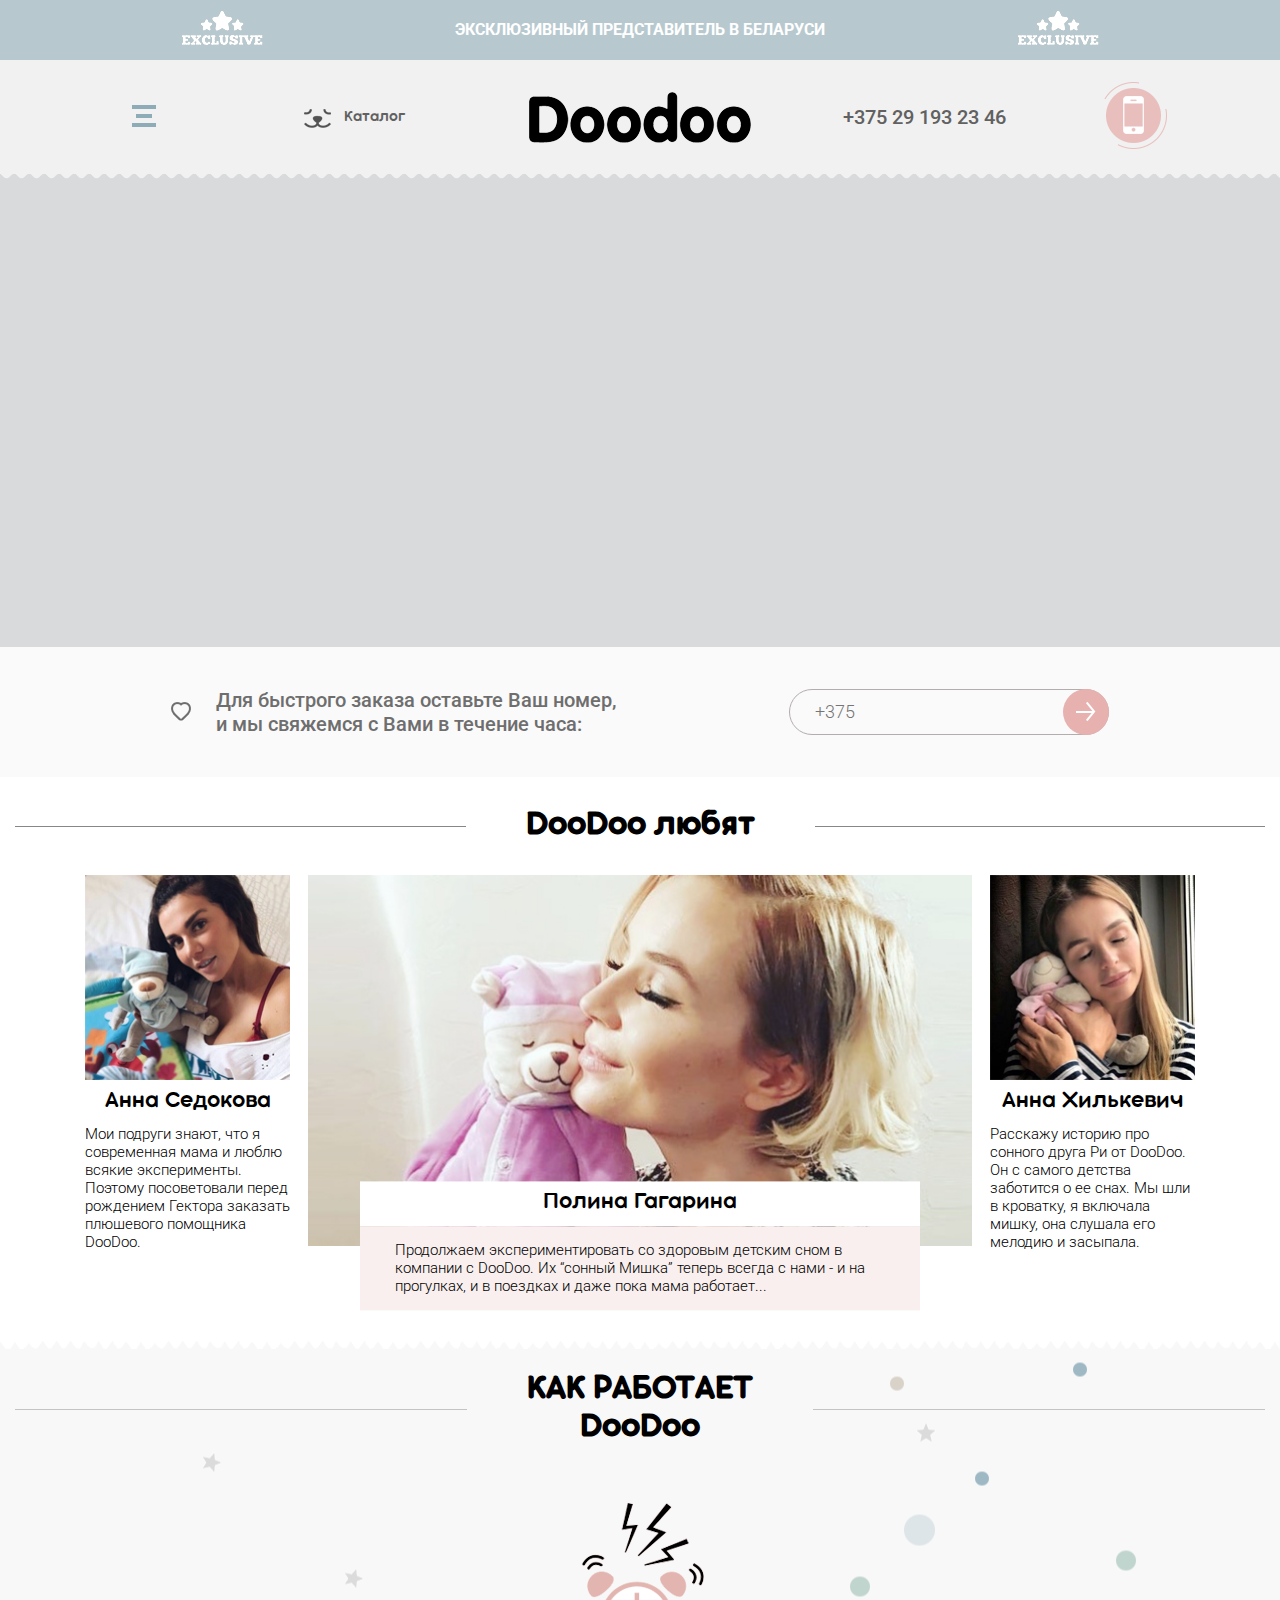
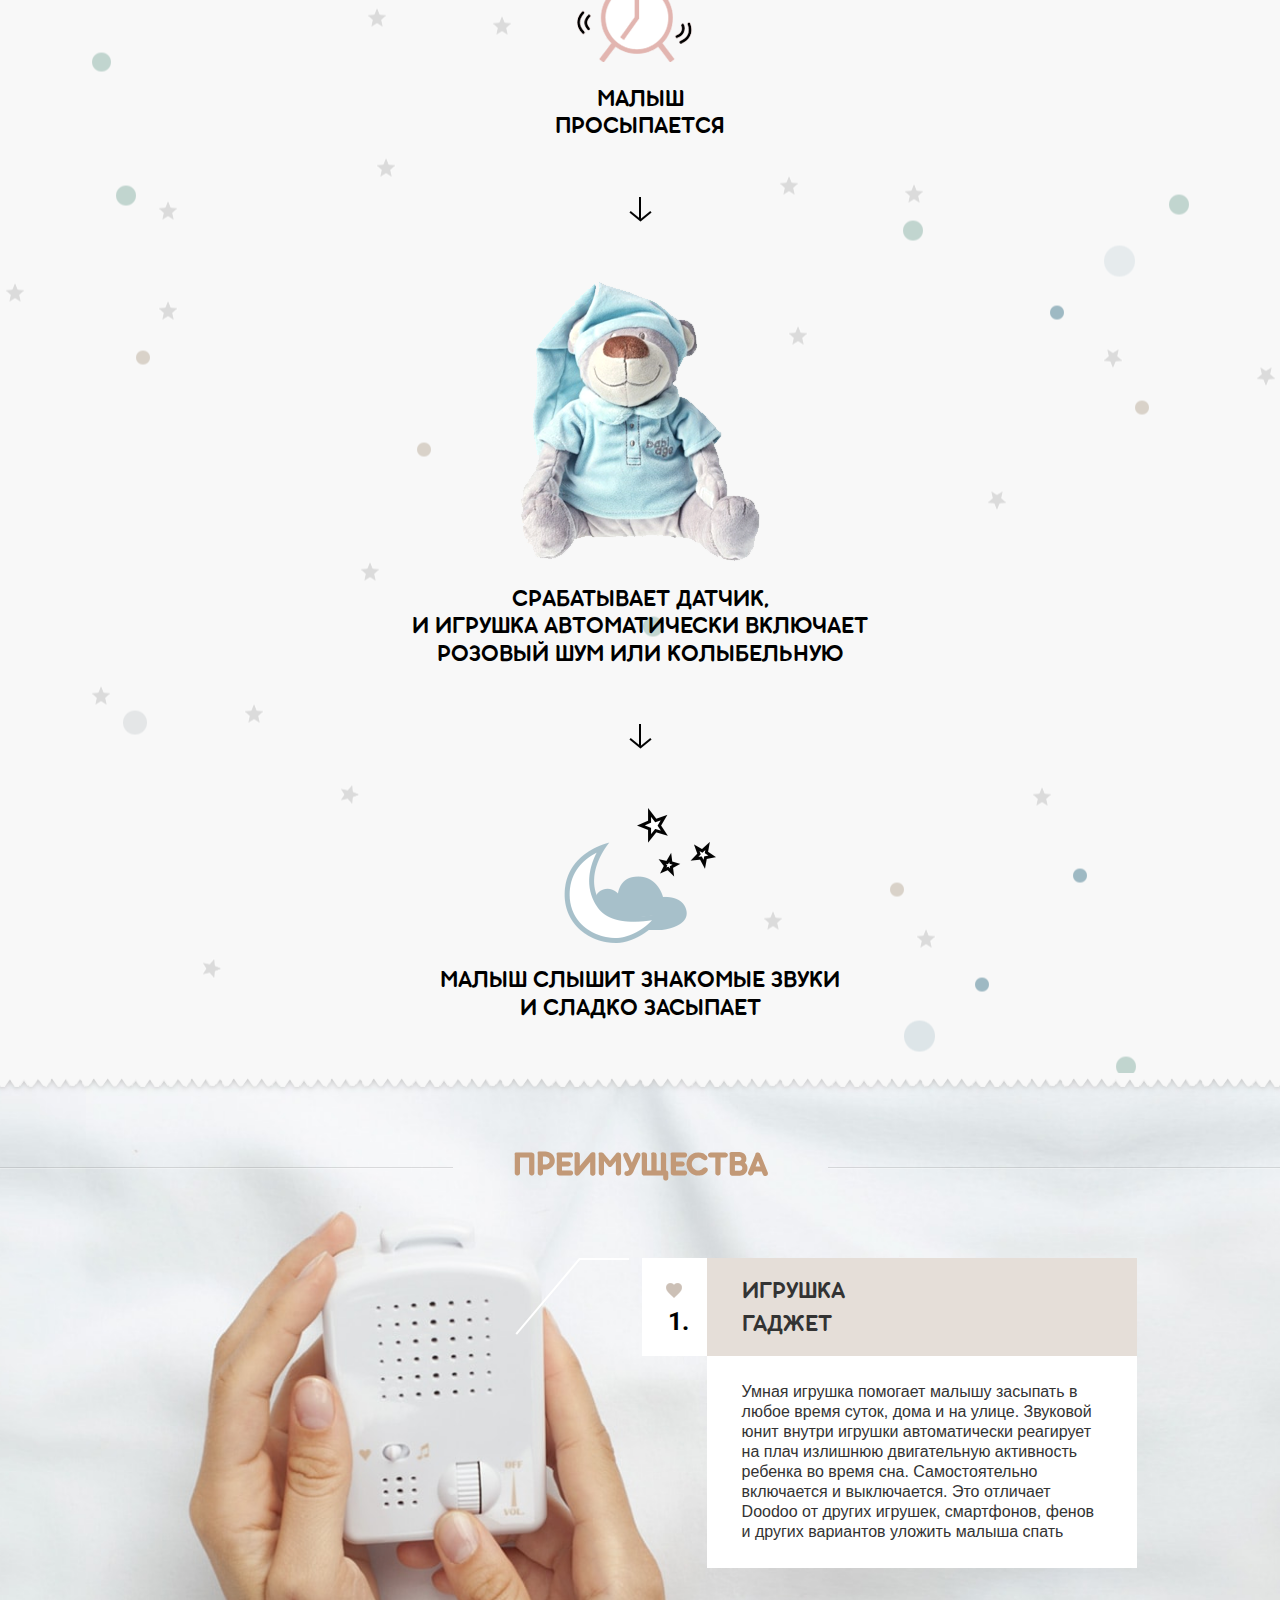
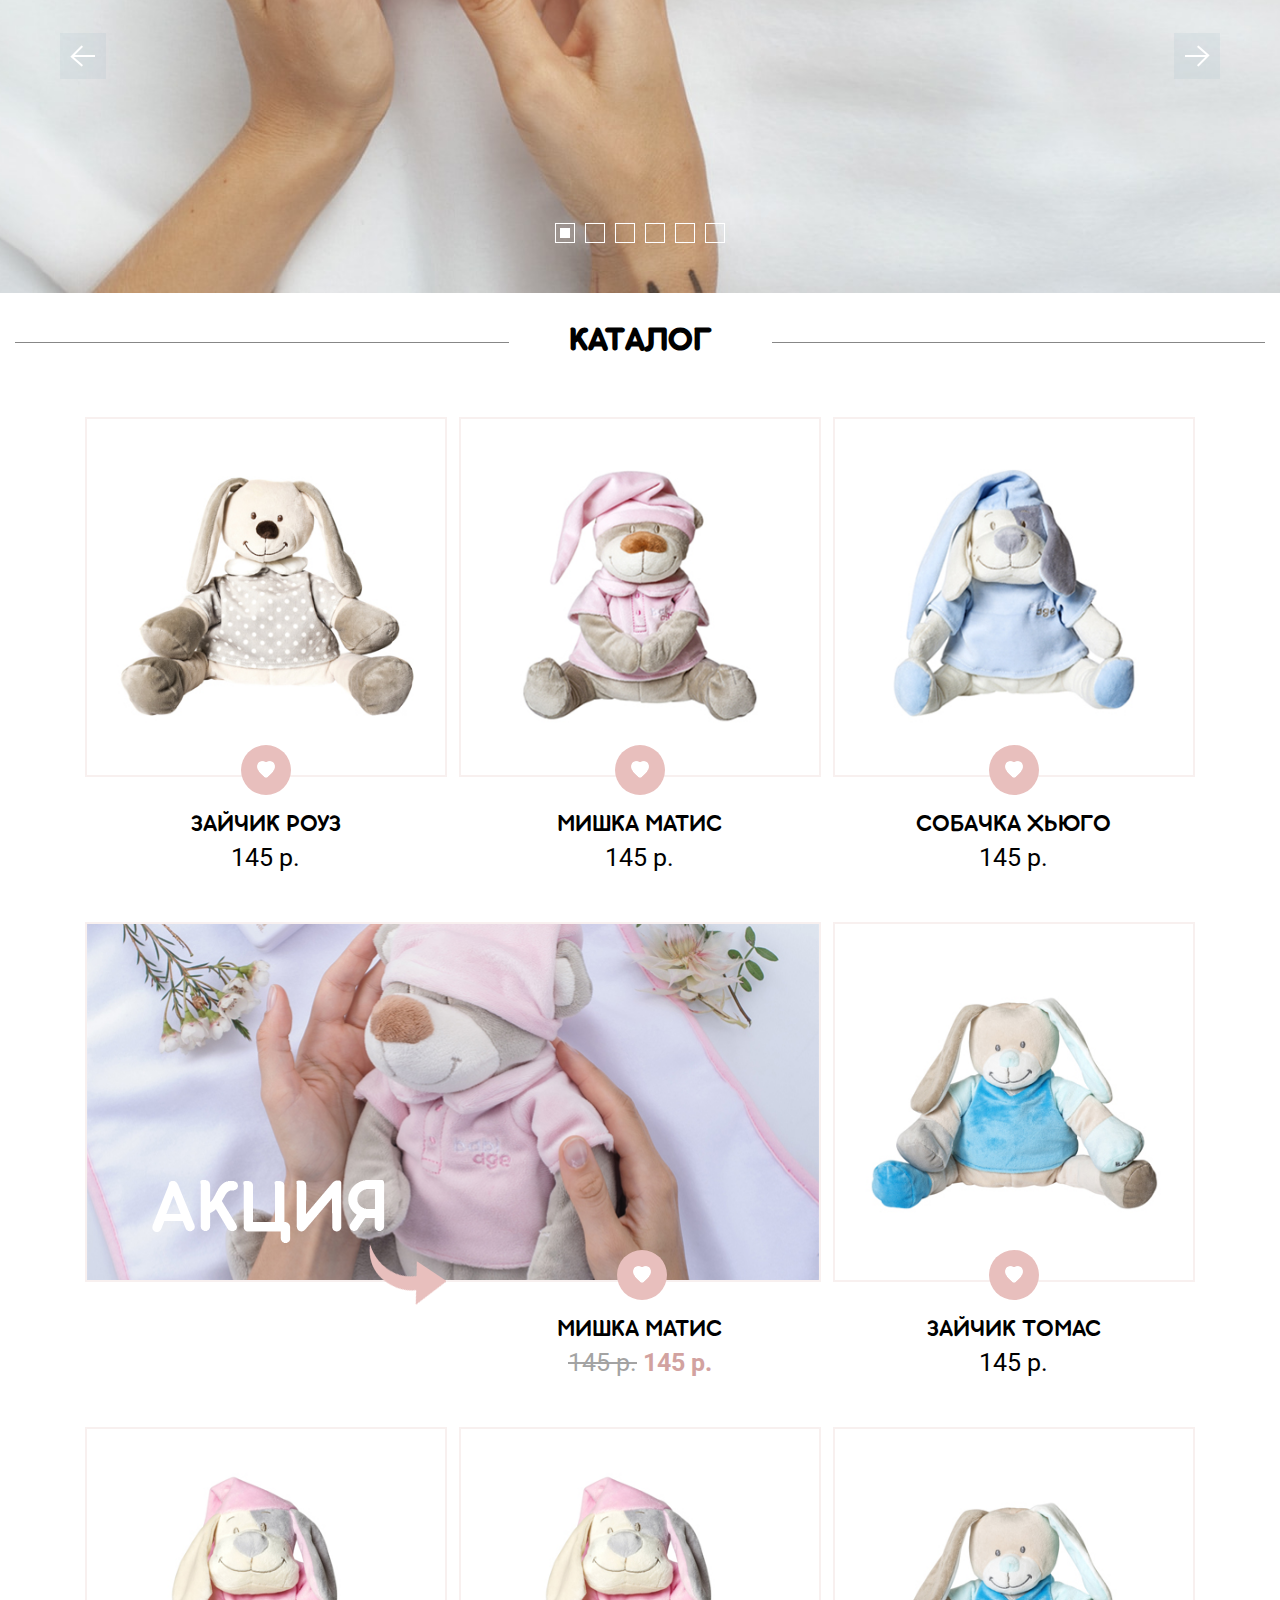
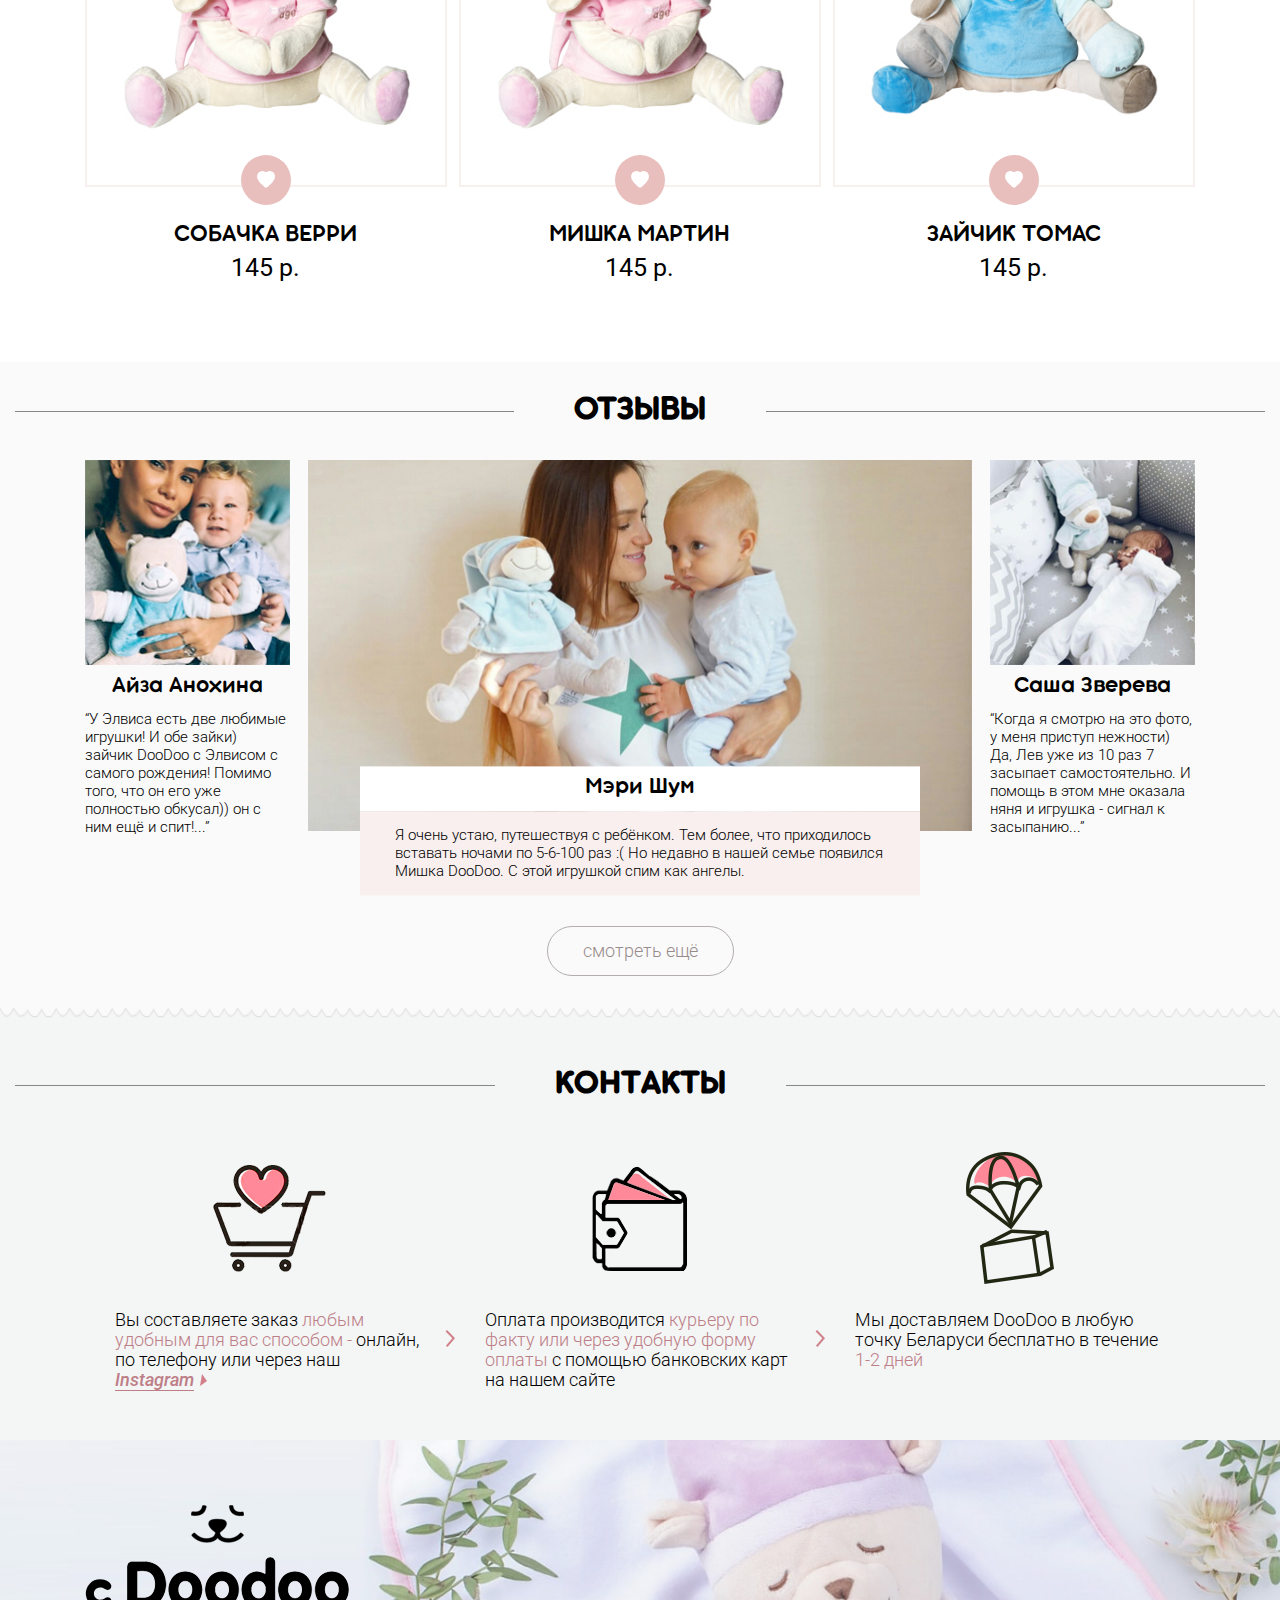
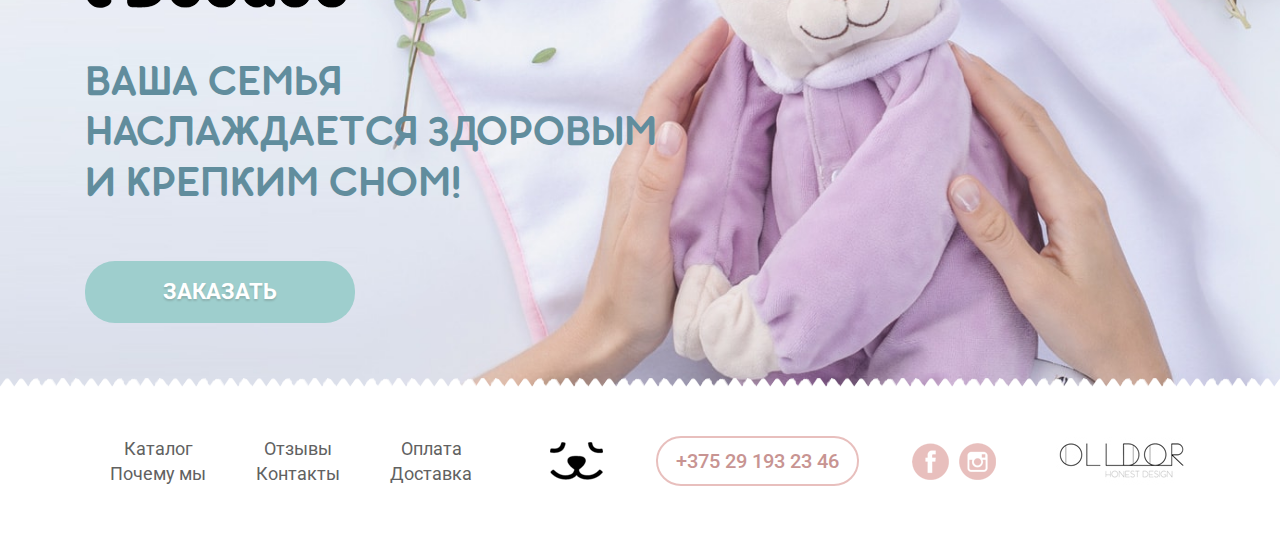
==== commit 9812c969: "work3" ====
--- a/index.html
+++ b/index.html
@@ -144,7 +144,7 @@
 
 	<section class="section works-wr" data-stellar-background-ratio="0.5" id="work">
 		<div class="wrap wrap--big">
-			<h2 class="h2-title"><span>КАК РАБОТАЕТ<br/>Doodoo</span></h2>
+			<h2 class="h2-title"><span>КАК РАБОТАЕТ<br/>DooDoo</span></h2>
 		</div>
 		<div class="wrap">
 			<div class="works">
@@ -345,7 +345,7 @@
 					</div>
 					<div class="reviews-text-wr">
 						<div class="reviews-item__title">Саша Зверева</div>
-						<div class="reviews-text">“Когда я с мотрю на это фото, у меня приступ нежности) Да, Лев уже из 10 раз 7 засыпает самостоятельно. И помощь в этом мне оказала няня и игрушка - сигнал к засыпанию...”</div>
+						<div class="reviews-text">“Когда я смотрю на это фото, у меня приступ нежности) Да, Лев уже из 10 раз 7 засыпает самостоятельно. И помощь в этом мне оказала няня и игрушка - сигнал к засыпанию...”</div>
 					</div>
 				</div>
 			</div>
--- a/css/styles.css
+++ b/css/styles.css
@@ -1,2101 +1,2105 @@
 * {
-  -webkit-box-sizing: border-box;
-  box-sizing: border-box;
+	-webkit-box-sizing: border-box;
+	box-sizing: border-box;
 }
 .cleara:after {
-  content: "";
-  display: table;
-  clear: both;
+	content: "";
+	display: table;
+	clear: both;
 }
 *:focus {
-  outline: none;
+	outline: none;
 }
 /* general style*/
 html {
-  height: 100%;
+	height: 100%;
 }
 body {
-  font: 16px/1.12 'Roboto', sans-serif;
-  width: 100%;
-  background: #fff;
-  color: #000000;
-  height: 100%;
-  position: relative;
+	font: 16px/1.12 'Roboto', sans-serif;
+	width: 100%;
+	background: #fff;
+	color: #000000;
+	height: 100%;
+	position: relative;
 }
 a {
-  outline: none;
-  text-decoration: none;
-  color: #000000;
-  -webkit-transition: all 0.3s ease;
-  -o-transition: all 0.3s ease;
-  transition: all 0.3s ease;
+	outline: none;
+	text-decoration: none;
+	color: #000000;
+	-webkit-transition: all 0.3s ease;
+	-o-transition: all 0.3s ease;
+	transition: all 0.3s ease;
 }
 a:hover {
-  text-decoration: none;
-  color: #333333;
+	text-decoration: none;
+	color: #333333;
 }
 p {
-  margin: 0 0 10px;
+	margin: 0 0 10px;
 }
 ul {
-  margin: 0;
-  list-style: none;
-  padding: 0;
+	margin: 0;
+	list-style: none;
+	padding: 0;
 }
 img {
-  max-width: 100%;
-  outline: none;
+	max-width: 100%;
+	outline: none;
 }
 .center {
-  text-align: center;
+	text-align: center;
 }
 .wrap {
-  max-width: 1140px;
-  min-width: 320px;
-  padding: 0 15px;
-  margin: 0 auto;
-  width: 100%;
+	max-width: 1140px;
+	min-width: 320px;
+	padding: 0 15px;
+	margin: 0 auto;
+	width: 100%;
 }
 .wrap--big {
-  max-width: 1700px;
+	max-width: 1700px;
 }
 .h2-title {
-  font-family: 'BubbleboddyNeue', sans-serif;
-  color: #000;
-  font-size: 35px;
-  line-height: 1.1;
-  position: relative;
-  text-align: center;
-  margin: 0 0 30px;
+	font-family: 'BubbleboddyNeue', sans-serif;
+	color: #000;
+	font-size: 35px;
+	line-height: 1.1;
+	position: relative;
+	text-align: center;
+	margin: 0 0 30px;
 }
 .h2-title span {
-  background: #fff;
-  padding: 0 60px;
-  position: relative;
-  z-index: 3;
-  display: inline-block;
+	background: #fff;
+	padding: 0 60px;
+	position: relative;
+	z-index: 3;
+	display: inline-block;
 }
 .h2-title:after {
-  content: "";
-  width: 100%;
-  height: 1px;
-  background: #878787;
-  position: absolute;
-  top: 50%;
-  left: 0;
-  z-index: 2;
+	content: "";
+	width: 100%;
+	height: 1px;
+	background: #878787;
+	position: absolute;
+	top: 50%;
+	left: 0;
+	z-index: 2;
 }
 .center {
-  text-align: center;
+	text-align: center;
 }
 .trn {
-  -webkit-transition: all 0.3s ease;
-  -o-transition: all 0.3s ease;
-  transition: all 0.3s ease;
+	-webkit-transition: all 0.3s ease;
+	-o-transition: all 0.3s ease;
+	transition: all 0.3s ease;
 }
 .section {
-  padding: 30px 0;
+	padding: 30px 0;
 }
 .header {
-  background: #f1f1f1;
-  position: relative;
-  text-align: center;
+	background: #f1f1f1;
+	position: relative;
+	text-align: center;
 }
 .header:after {
-  content: "";
-  display: block;
-  height: 17px;
-  width: 100%;
-  position: absolute;
-  bottom: -15px;
-  background: url("../img/wave-bg.png") repeat-x left top;
+	content: "";
+	display: block;
+	height: 17px;
+	width: 100%;
+	position: absolute;
+	bottom: -15px;
+	background: url("../img/wave-bg.png") repeat-x left top;
 }
 .header__target {
-  text-align: center;
-  color: #fff;
-  text-transform: uppercase;
-  font-family: 'Roboto', sans-serif;
-  font-weight: bold;
-  -webkit-box-align: center;
-      -ms-flex-align: center;
-          align-items: center;
-  display: -webkit-box;
-  display: -ms-flexbox;
-  display: flex;
-  -ms-flex-pack: distribute;
-      justify-content: space-around;
-  height: 60px;
+	text-align: center;
+	color: #fff;
+	text-transform: uppercase;
+	font-family: 'Roboto', sans-serif;
+	font-weight: bold;
+	-webkit-box-align: center;
+			-ms-flex-align: center;
+					align-items: center;
+	display: -webkit-box;
+	display: -ms-flexbox;
+	display: flex;
+	-ms-flex-pack: distribute;
+			justify-content: space-around;
+	height: 60px;
 }
 .header__target-wr {
-  height: 60px;
-  background-color: #b7c9cf;
+	height: 60px;
+	background-color: #b7c9cf;
 }
 .header__main {
-  -webkit-box-align: center;
-      -ms-flex-align: center;
-          align-items: center;
-  display: -webkit-box;
-  display: -ms-flexbox;
-  display: flex;
-  -webkit-box-pack: justify;
-      -ms-flex-pack: justify;
-          justify-content: space-between;
-  padding: 0 2%;
-  height: 114px;
+	-webkit-box-align: center;
+			-ms-flex-align: center;
+					align-items: center;
+	display: -webkit-box;
+	display: -ms-flexbox;
+	display: flex;
+	-webkit-box-pack: justify;
+			-ms-flex-pack: justify;
+					justify-content: space-between;
+	padding: 0 2%;
+	height: 114px;
 }
 .header__main-col1 {
-  width: 74px;
-  -ms-flex-negative: 0;
-      flex-shrink: 0;
+	width: 74px;
+	-ms-flex-negative: 0;
+			flex-shrink: 0;
 }
 .header__main-col2 {
-  width: 174px;
-  -ms-flex-negative: 0;
-      flex-shrink: 0;
+	width: 174px;
+	-ms-flex-negative: 0;
+			flex-shrink: 0;
 }
 .header__nav {
-  position: absolute;
-  left: 0;
-  right: 0;
-  width: 100%;
-  top: 100%;
-  background: #fff;
-  z-index: 4;
-  display: none;
+	position: absolute;
+	left: 0;
+	right: 0;
+	width: 100%;
+	top: 100%;
+	background: #fff;
+	z-index: 4;
+	display: none;
 }
 .header-phone {
-  display: inline-block;
-  font-family: 'Roboto', sans-serif;
-  font-weight: 500;
-  color: #616161;
-  font-size: 20px;
+	display: inline-block;
+	font-family: 'Roboto', sans-serif;
+	font-weight: 500;
+	color: #616161;
+	font-size: 20px;
 }
 .menu {
-  display: -webkit-box;
-  display: -ms-flexbox;
-  display: flex;
-  -webkit-box-pack: justify;
-      -ms-flex-pack: justify;
-          justify-content: space-between;
-  max-width: 940px;
-  margin: 0 auto;
-  position: relative;
+	display: -webkit-box;
+	display: -ms-flexbox;
+	display: flex;
+	-webkit-box-pack: justify;
+			-ms-flex-pack: justify;
+					justify-content: space-between;
+	max-width: 940px;
+	margin: 0 auto;
+	position: relative;
 }
 .menu:before {
-  content: "";
-  position: absolute;
-  left: -30px;
-  top: 50%;
-  border: 5px solid transparent;
-  border-left-color: #aaa;
-  margin-top: -5px;
+	content: "";
+	position: absolute;
+	left: -30px;
+	top: 50%;
+	border: 5px solid transparent;
+	border-left-color: #aaa;
+	margin-top: -5px;
 }
 .menu__item {
-  margin: 0 3px;
+	margin: 0 3px;
 }
 .menu__link {
-  color: #aaa;
-  display: block;
-  padding: 0 5px;
-  font: 19px/35px 'BubbleboddyNeue', sans-serif;
-  -webkit-transition: all 0.3s ease;
-  -o-transition: all 0.3s ease;
-  transition: all 0.3s ease;
+	color: #aaa;
+	display: block;
+	padding: 0 5px;
+	font: 19px/35px 'BubbleboddyNeue', sans-serif;
+	-webkit-transition: all 0.3s ease;
+	-o-transition: all 0.3s ease;
+	transition: all 0.3s ease;
 }
 .menu__link:hover {
-  color: #d59795;
+	color: #d59795;
 }
 .logo {
-  display: block;
+	display: block;
 }
 .logo img {
-  width: 222px;
-  display: block;
+	width: 222px;
+	display: block;
 }
 .phone-btn {
-  display: inline-block;
-  height: 67px;
-  width: 67px;
-  background: url("../img/phone-btn-bg.png") no-repeat center center;
+	display: inline-block;
+	height: 67px;
+	width: 67px;
+	background: url("../img/phone-btn-bg.png") no-repeat center center;
 }
 .header .phone-btn {
-  -webkit-animation-duration: 2.6s;
-  animation-duration: 2.6s;
-  -webkit-animation-fill-mode: both;
-  animation-fill-mode: both;
-  -webkit-animation-iteration-count: infinite;
-  animation-iteration-count: infinite;
-  -webkit-animation-name: tada;
-  animation-name: tada;
+	-webkit-animation-duration: 2.6s;
+	animation-duration: 2.6s;
+	-webkit-animation-fill-mode: both;
+	animation-fill-mode: both;
+	-webkit-animation-iteration-count: infinite;
+	animation-iteration-count: infinite;
+	-webkit-animation-name: tada;
+	animation-name: tada;
 }
 @-webkit-keyframes tada {
-  0% {
-    -webkit-transform: scale(1);
-    -ms-transform: scale(1);
-    transform: scale(1);
-  }
-  5%,
-  10% {
-    -webkit-transform: scale(0.9) rotate(-8deg);
-    -ms-transform: scale(0.9) rotate(-8deg);
-    transform: scale(0.9) rotate(-8deg);
-  }
-  15%,
-  25%,
-  35% {
-    -webkit-transform: scale(1.2) rotate(8deg);
-    -ms-transform: scale(1.2) rotate(8deg);
-    transform: scale(1.2) rotate(8deg);
-  }
-  20%,
-  30% {
-    -webkit-transform: scale(1.2) rotate(-8deg);
-    -ms-transform: scale(1.2) rotate(-8deg);
-    transform: scale(1.2) rotate(-8deg);
-  }
-  45%,
-  40% {
-    -webkit-transform: scale(1) rotate(0);
-    -ms-transform: scale(1) rotate(0);
-    transform: scale(1) rotate(0);
-  }
+	0% {
+		-webkit-transform: scale(1);
+		-ms-transform: scale(1);
+		transform: scale(1);
+	}
+	5%,
+	10% {
+		-webkit-transform: scale(0.9) rotate(-8deg);
+		-ms-transform: scale(0.9) rotate(-8deg);
+		transform: scale(0.9) rotate(-8deg);
+	}
+	15%,
+	25%,
+	35% {
+		-webkit-transform: scale(1.2) rotate(8deg);
+		-ms-transform: scale(1.2) rotate(8deg);
+		transform: scale(1.2) rotate(8deg);
+	}
+	20%,
+	30% {
+		-webkit-transform: scale(1.2) rotate(-8deg);
+		-ms-transform: scale(1.2) rotate(-8deg);
+		transform: scale(1.2) rotate(-8deg);
+	}
+	45%,
+	40% {
+		-webkit-transform: scale(1) rotate(0);
+		-ms-transform: scale(1) rotate(0);
+		transform: scale(1) rotate(0);
+	}
 }
 @keyframes tada {
-  0% {
-    -webkit-transform: scale(1);
-    -ms-transform: scale(1);
-    transform: scale(1);
-  }
-  5%,
-  10% {
-    -webkit-transform: scale(0.9) rotate(-8deg);
-    -ms-transform: scale(0.9) rotate(-8deg);
-    transform: scale(0.9) rotate(-8deg);
-  }
-  15%,
-  25%,
-  35% {
-    -webkit-transform: scale(1.2) rotate(8deg);
-    -ms-transform: scale(1.2) rotate(8deg);
-    transform: scale(1.2) rotate(8deg);
-  }
-  20%,
-  30% {
-    -webkit-transform: scale(1.2) rotate(-8deg);
-    -ms-transform: scale(1.2) rotate(-8deg);
-    transform: scale(1.2) rotate(-8deg);
-  }
-  45%,
-  40% {
-    -webkit-transform: scale(1) rotate(0);
-    -ms-transform: scale(1) rotate(0);
-    transform: scale(1) rotate(0);
-  }
+	0% {
+		-webkit-transform: scale(1);
+		-ms-transform: scale(1);
+		transform: scale(1);
+	}
+	5%,
+	10% {
+		-webkit-transform: scale(0.9) rotate(-8deg);
+		-ms-transform: scale(0.9) rotate(-8deg);
+		transform: scale(0.9) rotate(-8deg);
+	}
+	15%,
+	25%,
+	35% {
+		-webkit-transform: scale(1.2) rotate(8deg);
+		-ms-transform: scale(1.2) rotate(8deg);
+		transform: scale(1.2) rotate(8deg);
+	}
+	20%,
+	30% {
+		-webkit-transform: scale(1.2) rotate(-8deg);
+		-ms-transform: scale(1.2) rotate(-8deg);
+		transform: scale(1.2) rotate(-8deg);
+	}
+	45%,
+	40% {
+		-webkit-transform: scale(1) rotate(0);
+		-ms-transform: scale(1) rotate(0);
+		transform: scale(1) rotate(0);
+	}
 }
 .menu-btn {
-  display: inline-block;
-  background: url("../img/icons/menu-btn.png") no-repeat center center;
-  height: 50px;
-  width: 50px;
-  border: 0;
-  cursor: pointer;
-  border-radius: 50%;
-  -webkit-transition: all 0.3s ease;
-  -o-transition: all 0.3s ease;
-  transition: all 0.3s ease;
+	display: inline-block;
+	background: url("../img/icons/menu-btn.png") no-repeat center center;
+	height: 50px;
+	width: 50px;
+	border: 0;
+	cursor: pointer;
+	border-radius: 50%;
+	-webkit-transition: all 0.3s ease;
+	-o-transition: all 0.3s ease;
+	transition: all 0.3s ease;
 }
 .menu-btn:hover,
 .menu-btn._active {
-  background-color: #fff;
-  border-radius: 0;
+	background-color: #fff;
+	border-radius: 0;
 }
 .menu-btn._active {
-  -webkit-transform: rotate(90deg);
-      -ms-transform: rotate(90deg);
-          transform: rotate(90deg);
+	-webkit-transform: rotate(90deg);
+			-ms-transform: rotate(90deg);
+					transform: rotate(90deg);
 }
 .catalog-link {
-  display: inline-block;
-  font-family: 'BubbleboddyNeue', sans-serif;
-  font-size: 16px;
-  color: #616161;
-  padding-left: 40px;
-  min-height: 19px;
-  background: url("../img/icons/bear-face-ico.png") no-repeat left center;
+	display: inline-block;
+	font-family: 'BubbleboddyNeue', sans-serif;
+	font-size: 16px;
+	color: #616161;
+	padding-left: 40px;
+	min-height: 19px;
+	background: url("../img/icons/bear-face-ico.png") no-repeat left center;
 }
 .main {
-  padding: 50px 0;
-  background: url("../img/main-slide-bg.jpg") repeat-x left top;
-  background-size: cover;
+	padding-top: 10px;
+	background: url("../img/main-slide-bg.jpg") repeat-x left top;
+	background-size: cover;
 }
 .main-video {
-  position: relative;
-  padding-bottom: 39.42%;
-  padding-top: 25px;
-  height: 0;
-  border: 5px solid #000;
-  border-radius: 8px;
+	position: relative;
+	padding-bottom: 39.42%;
+	padding-top: 25px;
+	height: 0;
 }
 .main-video iframe {
-  position: absolute;
-  top: 0;
-  left: 0;
-  width: 100%;
-  height: 100%;
+	position: absolute;
+	top: 0;
+	left: 0;
+	width: 100%;
+	height: 100%;
 }
 .quick-order {
-  height: 130px;
-  display: -webkit-box;
-  display: -ms-flexbox;
-  display: flex;
-  -ms-flex-pack: distribute;
-      justify-content: space-around;
-  -webkit-box-align: center;
-      -ms-flex-align: center;
-          align-items: center;
+	height: 130px;
+	display: -webkit-box;
+	display: -ms-flexbox;
+	display: flex;
+	-ms-flex-pack: distribute;
+			justify-content: space-around;
+	-webkit-box-align: center;
+			-ms-flex-align: center;
+					align-items: center;
 }
 .quick-order-wr {
-  background-color: #fafafa;
+	background-color: #fafafa;
 }
 .quick-order__right {
-  width: 320px;
-  -ms-flex-negative: 0;
-      flex-shrink: 0;
+	width: 320px;
+	-ms-flex-negative: 0;
+			flex-shrink: 0;
 }
 .quick-order__text {
-  padding-left: 45px;
-  background: url("../img/icons/small-heart-ico.png") no-repeat left center;
-  font-size: 20px;
-  line-height: 1.2;
-  font-family: 'Roboto', sans-serif;
-  font-weight: 500;
-  color: #6e6e6e;
+	padding-left: 45px;
+	background: url("../img/icons/small-heart-ico.png") no-repeat left center;
+	font-size: 20px;
+	line-height: 1.2;
+	font-family: 'Roboto', sans-serif;
+	font-weight: 500;
+	color: #6e6e6e;
 }
 .quick-order__phone {
-  position: relative;
+	position: relative;
 }
 .quick-order__phone form {
-  display: block;
-  width: 100%;
+	display: block;
+	width: 100%;
 }
 .quick-order__phone .phone-field {
-  display: block;
-  width: 100%;
-  border-radius: 30px;
-  border: 1px solid #b4adad;
-  height: 46px;
-  line-height: 44px;
-  font-size: 18px;
-  font-family: 'Roboto', sans-serif;
-  font-weight: 300;
-  color: #6e6e6e;
-  padding: 0 60px 0 25px;
-  background: #fafafa;
+	display: block;
+	width: 100%;
+	border-radius: 30px;
+	border: 1px solid #b4adad;
+	height: 46px;
+	line-height: 44px;
+	font-size: 18px;
+	font-family: 'Roboto', sans-serif;
+	font-weight: 300;
+	color: #6e6e6e;
+	padding: 0 60px 0 25px;
+	background: #fafafa;
 }
 .quick-order__phone .phone-btn {
-  position: absolute;
-  top: 0;
-  right: 0;
-  width: 46px;
-  height: 46px;
-  display: block;
-  border-radius: 50%;
-  border: 0;
-  background: url("../img/icons/right-arr-ico.png") no-repeat center center #e7b1af;
-  text-indent: -9999px;
-  z-index: 3;
-  cursor: pointer;
-  -webkit-transition: all 0.3s ease;
-  -o-transition: all 0.3s ease;
-  transition: all 0.3s ease;
+	position: absolute;
+	top: 0;
+	right: 0;
+	width: 46px;
+	height: 46px;
+	display: block;
+	border-radius: 50%;
+	border: 0;
+	background: url("../img/icons/right-arr-ico.png") no-repeat center center #e7b1af;
+	text-indent: -9999px;
+	z-index: 3;
+	cursor: pointer;
+	-webkit-transition: all 0.3s ease;
+	-o-transition: all 0.3s ease;
+	transition: all 0.3s ease;
 }
 .quick-order__phone .phone-btn:hover {
-  -webkit-transform: scale(1.1);
-  -ms-transform: scale(1.1);
-      transform: scale(1.1);
+	-webkit-transform: scale(1.1);
+	-ms-transform: scale(1.1);
+			transform: scale(1.1);
 }
 .reviews {
-  display: -webkit-box;
-  display: -ms-flexbox;
-  display: flex;
+	display: -webkit-box;
+	display: -ms-flexbox;
+	display: flex;
 }
 .reviews-wr {
-  position: relative;
-  background: #fff;
+	position: relative;
+	background: #fff;
 }
 .reviews-wr:after {
-  content: "";
-  display: block;
-  height: 8px;
-  width: 100%;
-  position: absolute;
-  bottom: -8px;
-  background: url("../img/white-waves-bg.png") repeat-x left top;
-  z-index: 5;
+	content: "";
+	display: block;
+	height: 8px;
+	width: 100%;
+	position: absolute;
+	bottom: -8px;
+	background: url("../img/white-waves-bg.png") repeat-x left top;
+	z-index: 5;
 }
 .reviews-wr .js-review-hide {
-  display: none;
+	display: none;
 }
 .reviews--bot {
-  margin-bottom: 30px;
+	margin-bottom: 30px;
 }
 .reviews + .reviews {
-  margin-top: 35px;
+	margin-top: 35px;
 }
 .reviews .slick-arrow {
-  top: 20%;
-  width: 46px;
-  height: 46px;
-  -webkit-transform: none;
-      -ms-transform: none;
-          transform: none;
-  z-index: 2;
+	top: 20%;
+	width: 46px;
+	height: 46px;
+	-webkit-transform: none;
+			-ms-transform: none;
+					transform: none;
+	z-index: 2;
 }
 .reviews .slick-arrow:before,
 .reviews .slick-arrow:after {
-  display: none;
-  content: "";
+	display: none;
+	content: "";
 }
 .reviews .slick-arrow.slick-prev {
-  left: -5px;
-  background: url("../img/slider-prev.png") no-repeat 50% 50%;
+	left: -5px;
+	background: url("../img/slider-prev.png") no-repeat 50% 50%;
 }
 .reviews .slick-arrow.slick-next {
-  right: -5px;
-  background: url("../img/slider-next.png") no-repeat 50% 50%;
+	right: -5px;
+	background: url("../img/slider-next.png") no-repeat 50% 50%;
 }
 .reviews-item {
-  width: 205px;
-  -ms-flex-negative: 0;
-      flex-shrink: 0;
+	width: 205px;
+	-ms-flex-negative: 0;
+			flex-shrink: 0;
 }
 .reviews-item__photo {
-  display: block;
+	display: block;
 }
 .reviews-item__photo img {
-  display: block;
-  width: 100%;
-  max-width: 100%;
-  margin: 0 auto;
+	display: block;
+	width: 100%;
+	max-width: 100%;
+	margin: 0 auto;
 }
 .reviews-item__title {
-  font-family: 'BubbleboddyNeue', sans-serif;
-  font-size: 24px;
-  line-height: 1.2;
-  color: #000000;
-  text-align: center;
-  padding: 8px 0;
+	font-family: 'BubbleboddyNeue', sans-serif;
+	font-size: 24px;
+	line-height: 1.2;
+	color: #000000;
+	text-align: center;
+	padding: 8px 0;
 }
 .reviews-item--big {
-  -webkit-box-flex: 1;
-      -ms-flex-positive: 1;
-          flex-grow: 1;
-  position: relative;
-  padding: 0 18px;
-  margin-bottom: 65px;
+	-webkit-box-flex: 1;
+			-ms-flex-positive: 1;
+					flex-grow: 1;
+	position: relative;
+	padding: 0 18px;
+	margin-bottom: 65px;
 }
 .reviews-item--big .reviews-text-wr {
-  position: absolute;
-  bottom: 0;
-  left: 50%;
-  -webkit-transform: translate(-50%, 50%);
-      -ms-transform: translate(-50%, 50%);
-          transform: translate(-50%, 50%);
-  width: 80%;
+	position: absolute;
+	bottom: 0;
+	left: 50%;
+	-webkit-transform: translate(-50%, 50%);
+			-ms-transform: translate(-50%, 50%);
+					transform: translate(-50%, 50%);
+	width: 80%;
 }
 .reviews-item--big .reviews-text {
-  background: #f8efee;
-  padding: 15px 35px;
+	background: #f8efee;
+	padding: 15px 35px;
 }
 .reviews-item--big .reviews-item__title {
-  background: #fff;
+	background: #fff;
 }
 .reviews-text {
-  color: #000000;
-  font-size: 15px;
-  font-family: 'Roboto', sans-serif;
-  font-weight: 300;
-  line-height: 1.2;
+	color: #000000;
+	font-size: 15px;
+	font-family: 'Roboto', sans-serif;
+	font-weight: 300;
+	line-height: 1.2;
 }
 .reviews--grey {
-  background: #fafafa;
+	background: #fafafa;
 }
 .reviews--grey .h2-title span {
-  background: #fafafa;
+	background: #fafafa;
 }
 .reviews--grey.reviews-wr:after {
-  height: 12px;
-  bottom: -12px;
-  background: url("../img/lgrey-waves-bg.png") repeat-x left top;
+	height: 12px;
+	bottom: -12px;
+	background: url("../img/lgrey-waves-bg.png") repeat-x left top;
 }
 .works-wr {
-  position: relative;
-  background: url("../img/stars-bg.png") repeat-y center top #f8f8f8;
-  padding-bottom: 50px;
+	position: relative;
+	background: url("../img/stars-bg.png") repeat-y center top #f8f8f8;
+	padding-bottom: 50px;
 }
 .works-wr .h2-title span {
-  background: #f8f8f8;
+	background: #f8f8f8;
 }
 .works-wr .h2-title:after {
-  background: #c4c4c3;
+	background: #c4c4c3;
 }
 .works__item {
-  text-align: center;
-  width: 50%;
-  margin: 55px auto 0;
+	text-align: center;
+	width: 50%;
+	margin: 55px auto 0;
 }
 .works__item img {
-  display: block;
-  max-width: 100%;
-  margin: 25px auto;
+	display: block;
+	max-width: 100%;
+	margin: 25px auto;
 }
 .works__item-text {
-  font-size: 25px;
-  line-height: 1.1;
-  color: #000000;
-  font-family: 'BubbleboddyNeue', sans-serif;
-  text-transform: uppercase;
+	font-size: 25px;
+	line-height: 1.1;
+	color: #000000;
+	font-family: 'BubbleboddyNeue', sans-serif;
+	text-transform: uppercase;
 }
 .works__item .animated-arr {
-  display: inline-block;
-  width: 23px;
-  height: 25px;
-  background: url("../img/icons/bottom-black-arr.png") no-repeat left top;
-  -webkit-animation: bounce 1s infinite;
-  animation: bounce 1s infinite ease;
+	display: inline-block;
+	width: 23px;
+	height: 25px;
+	background: url("../img/icons/bottom-black-arr.png") no-repeat left top;
+	-webkit-animation: bounce 1s infinite;
+	animation: bounce 1s infinite ease;
 }
 .works__item .animated-arr-wr {
-  display: block;
-  margin: 55px auto;
-  text-align: center;
+	display: block;
+	margin: 55px auto;
+	text-align: center;
 }
 @-webkit-keyframes bounce {
-  0% {
-    -webkit-transform: translateY(-5px);
-            transform: translateY(-5px);
-  }
-  50% {
-    -webkit-transform: translateY(5px);
-            transform: translateY(5px);
-  }
-  100% {
-    -webkit-transform: translateY(-5px);
-            transform: translateY(-5px);
-  }
+	0% {
+		-webkit-transform: translateY(-5px);
+						transform: translateY(-5px);
+	}
+	50% {
+		-webkit-transform: translateY(5px);
+						transform: translateY(5px);
+	}
+	100% {
+		-webkit-transform: translateY(-5px);
+						transform: translateY(-5px);
+	}
 }
 @keyframes bounce {
-  0% {
-    -webkit-transform: translateY(-5px);
-            transform: translateY(-5px);
-  }
-  50% {
-    -webkit-transform: translateY(5px);
-            transform: translateY(5px);
-  }
-  100% {
-    -webkit-transform: translateY(-5px);
-            transform: translateY(-5px);
-  }
+	0% {
+		-webkit-transform: translateY(-5px);
+						transform: translateY(-5px);
+	}
+	50% {
+		-webkit-transform: translateY(5px);
+						transform: translateY(5px);
+	}
+	100% {
+		-webkit-transform: translateY(-5px);
+						transform: translateY(-5px);
+	}
 }
 .catalog {
-  display: -webkit-box;
-  display: -ms-flexbox;
-  display: flex;
-  -ms-flex-wrap: wrap;
-      flex-wrap: wrap;
-  -webkit-box-align: stretch;
-      -ms-flex-align: stretch;
-          align-items: stretch;
-  margin: 55px -6px 0;
+	display: -webkit-box;
+	display: -ms-flexbox;
+	display: flex;
+	-ms-flex-wrap: wrap;
+			flex-wrap: wrap;
+	-webkit-box-align: stretch;
+			-ms-flex-align: stretch;
+					align-items: stretch;
+	margin: 55px -6px 0;
 }
 .catalog-item {
-  width: 33.3333%;
-  padding: 0 6px;
-  color: #000;
-  text-align: center;
-  margin: 0 0 50px;
+	width: 33.3333%;
+	padding: 0 6px;
+	color: #000;
+	text-align: center;
+	margin: 0 0 50px;
 }
 .catalog-item--big {
-  width: 66.6666%;
+	width: 66.6666%;
 }
 .catalog-item--big .catalog-item__image {
-  background-size: cover;
-  background-repeat: no-repeat;
+	background-size: cover;
+	background-repeat: no-repeat;
 }
 .catalog-item--big .catalog-item__image .heart-btn {
-  left: 75%;
-  margin-left: 6px;
+	left: 75%;
+	margin-left: -19px;
 }
 .catalog-item--big .catalog-item__title,
 .catalog-item--big .catalog-item__price {
-  padding-left: 50%;
-  margin-left: 6px;
+	padding-left: 50%;
+	margin-left: 6px;
+}
+.catalog-item--big:hover .heart-btn {
+	margin-left: -104px !important;
 }
 .catalog-item--action .catalog-item__image:after {
-  content: "";
-  display: block;
-  width: 294px;
-  height: 125px;
-  background: url("../img/action-label.png") no-repeat left top;
-  position: absolute;
-  bottom: -25px;
-  left: 65px;
+	content: "";
+	display: block;
+	width: 294px;
+	height: 125px;
+	background: url("../img/action-label.png") no-repeat left top;
+	position: absolute;
+	bottom: -25px;
+	left: 65px;
 }
 .catalog-item__image {
-  display: block;
-  text-align: center;
-  line-height: 326px;
-  height: 360px;
-  padding: 15px;
-  border: 2px solid #f8f0ef;
-  margin: 0 0 35px;
-  position: relative;
-  font-size: 0;
+	display: block;
+	text-align: center;
+	line-height: 326px;
+	height: 360px;
+	padding: 15px;
+	border: 2px solid #f8f0ef;
+	margin: 0 0 35px;
+	position: relative;
+	font-size: 0;
 }
 .catalog-item__image img {
-  display: inline-block;
-  vertical-align: middle;
-  max-width: 100%;
-  max-height: 100%;
-  -webkit-transition: 0.6s ease-out;
-  -o-transition: 0.6s ease-out;
-  transition: 0.6s ease-out;
+	display: inline-block;
+	vertical-align: middle;
+	max-width: 100%;
+	max-height: 100%;
+	-webkit-transition: 0.6s ease-out;
+	-o-transition: 0.6s ease-out;
+	transition: 0.6s ease-out;
 }
 .catalog-item__image img + img {
-  position: absolute;
-  left: 50%;
-  top: 50%;
-  -webkit-transform: translate(-50%, -50%);
-      -ms-transform: translate(-50%, -50%);
-          transform: translate(-50%, -50%);
-  opacity: 0;
-  visibility: hidden;
+	position: absolute;
+	left: 50%;
+	top: 50%;
+	-webkit-transform: translate(-50%, -50%);
+			-ms-transform: translate(-50%, -50%);
+					transform: translate(-50%, -50%);
+	opacity: 0;
+	visibility: hidden;
 }
 .catalog-item__image .heart-btn {
-  position: absolute;
-  bottom: -20px;
-  left: 50%;
-  -webkit-transform: translateX(-50%);
-      -ms-transform: translateX(-50%);
-          transform: translateX(-50%);
-  display: block;
-  width: 50px;
-  height: 50px;
-  border-radius: 50%;
-  background: #e8bfbd;
-  text-align: center;
-  color: transparent;
-  font-family: 'Roboto', sans-serif;
-  font-weight: bold;
-  font-size: 1px;
-  line-height: 50px;
-  -webkit-transition: all 0.3s ease-in;
-  -o-transition: all 0.3s ease-in;
-  transition: all 0.3s ease-in;
+	position: absolute;
+	bottom: -20px;
+	left: 50%;
+	margin-left: -25px;
+	display: block;
+	width: 50px;
+	height: 50px;
+	border-radius: 50%;
+	background: #e8bfbd;
+	text-align: center;
+	color: transparent;
+	font-family: 'Roboto', sans-serif;
+	font-weight: bold;
+	font-size: 1px;
+	line-height: 50px;
+	-webkit-transition: all 0.3s ease-in;
+	-o-transition: all 0.3s ease-in;
+	transition: all 0.3s ease-in;
 }
 .catalog-item__image .heart-btn span {
-  display: block;
-  width: 18px;
-  height: 18px;
-  background: url("../img/icons/white-heart-ico.png") no-repeat center center;
-  position: absolute;
-  top: 50%;
-  left: 50%;
-  -webkit-transform: translate(-50%, -50%);
-      -ms-transform: translate(-50%, -50%);
-          transform: translate(-50%, -50%);
-  opacity: 1;
-  -webkit-transition: all 0.3s ease;
-  -o-transition: all 0.3s ease;
-  transition: all 0.3s ease;
+	display: block;
+	width: 18px;
+	height: 18px;
+	background: url("../img/icons/white-heart-ico.png") no-repeat center center;
+	position: absolute;
+	top: 50%;
+	left: 50%;
+	margin: -9px 0 0 -9px;
+	opacity: 1;
+	-webkit-transition: all 0.3s ease;
+	-o-transition: all 0.3s ease;
+	transition: all 0.3s ease;
 }
 .catalog-item__image .heart-btn:hover {
-  -webkit-transform: translateX(-50%) scale(1.1);
-  -ms-transform: translateX(-50%) scale(1.1);
-      transform: translateX(-50%) scale(1.1);
+	-webkit-transform: scale(1.1);
+			-ms-transform: scale(1.1);
+					transform: scale(1.1);
 }
 .catalog-item__title {
-  font-family: 'BubbleboddyNeue', sans-serif;
-  font-size: 25px;
-  line-height: 1.1;
-  margin: 0 0 5px;
+	font-family: 'BubbleboddyNeue', sans-serif;
+	font-size: 25px;
+	line-height: 1.1;
+	margin: 0 0 5px;
 }
 .catalog-item__price {
-  font-family: 'Roboto', sans-serif;
-  font-size: 25px;
-  line-height: 1.1;
+	font-family: 'Roboto', sans-serif;
+	font-size: 25px;
+	line-height: 1.1;
 }
 .catalog-item__price .old {
-  color: #a3a3a3;
-  text-decoration: line-through;
+	color: #a3a3a3;
+	text-decoration: line-through;
 }
 .catalog-item__price .new {
-  color: #d2a2a0;
-  font-family: 'Roboto', sans-serif;
-  font-weight: bold;
+	color: #d2a2a0;
+	font-family: 'Roboto', sans-serif;
+	font-weight: bold;
 }
 .catalog-item:hover .heart-btn {
-  background: #9ececd;
-  color: #fff;
-  width: 220px;
-  border-radius: 25px;
-  font-size: 18px;
-  text-shadow: 0 2px 2px rgba(32, 15, 8, 0.15);
+	background: #9ececd;
+	color: #fff;
+	width: 220px;
+	margin-left: -110px;
+	border-radius: 25px;
+	font-size: 18px;
+	text-shadow: 0 2px 2px rgba(32, 15, 8, 0.15);
 }
 .catalog-item:hover .heart-btn span {
-  opacity: 0;
+	opacity: 0;
 }
 .catalog-item:hover .catalog-item__image img {
-  opacity: 0;
-  visibility: hidden;
+	opacity: 0;
+	visibility: hidden;
 }
 .catalog-item:hover .catalog-item__image img + img {
-  opacity: 1;
-  visibility: visible;
+	opacity: 1;
+	visibility: visible;
 }
 .more-btn {
-  display: inline-block;
-  color: #988b8b;
-  font-size: 18px;
-  line-height: 18px;
-  font-family: 'Roboto', sans-serif;
-  font-weight: 300;
-  padding: 15px 35px;
-  border: 1px solid #b4adad;
-  border-radius: 25px;
+	display: inline-block;
+	color: #988b8b;
+	font-size: 18px;
+	line-height: 18px;
+	font-family: 'Roboto', sans-serif;
+	font-weight: 300;
+	padding: 15px 35px;
+	border: 1px solid #b4adad;
+	border-radius: 25px;
 }
 .contacts {
-  display: -webkit-box;
-  display: -ms-flexbox;
-  display: flex;
+	display: -webkit-box;
+	display: -ms-flexbox;
+	display: flex;
 }
 .contacts-wr {
-  background: #f4f5f5;
-  padding: 60px 0 50px;
+	background: #f4f5f5;
+	padding: 60px 0 50px;
 }
 .contacts-wr .h2-title span {
-  background: #f4f5f5;
+	background: #f4f5f5;
 }
 .contacts-item {
-  width: 33.3333%;
-  padding: 0 30px;
+	width: 33.3333%;
+	padding: 0 30px;
 }
 .contacts-item__image {
-  display: block;
-  height: 165px;
-  line-height: 165px;
-  text-align: center;
-  margin-bottom: 10px;
+	display: block;
+	height: 165px;
+	line-height: 165px;
+	text-align: center;
+	margin-bottom: 10px;
 }
 .contacts-item__image img {
-  display: inline-block;
-  vertical-align: middle;
-  max-width: 100%;
-  max-height: 100%;
+	display: inline-block;
+	vertical-align: middle;
+	max-width: 100%;
+	max-height: 100%;
 }
 .contacts-item__text {
-  position: relative;
-  font-size: 18px;
-  line-height: 1.12;
-  font-family: 'Roboto', sans-serif;
-  font-weight: 300;
-  color: #000;
+	position: relative;
+	font-size: 18px;
+	line-height: 1.12;
+	font-family: 'Roboto', sans-serif;
+	font-weight: 300;
+	color: #000;
 }
 .contacts-item__text span {
-  color: #bd7e87;
+	color: #bd7e87;
 }
 .contacts-item__text a {
-  color: #bd7e87;
-  font-family: 'Roboto', sans-serif;
-  font-weight: 500;
-  font-style: italic;
-  text-decoration: none;
-  padding-right: 13px;
-  background: url('../img/icons/pink-arr-fat.png') no-repeat right center;
+	color: #bd7e87;
+	font-family: 'Roboto', sans-serif;
+	font-weight: 500;
+	font-style: italic;
+	text-decoration: none;
+	padding-right: 13px;
+	background: url('../img/icons/pink-arr-fat.png') no-repeat right center;
 }
 .contacts-item__text a span {
-  border-bottom: 1px solid #bd7e87;
+	border-bottom: 1px solid #bd7e87;
 }
 .contacts-item__text:after {
-  content: '';
-  display: block;
-  width: 10px;
-  height: 17px;
-  background: url('../img/icons/pink-arr-slim.png') no-repeat left top;
-  position: absolute;
-  right: -30px;
-  top: 20px;
+	content: '';
+	display: block;
+	width: 10px;
+	height: 17px;
+	background: url('../img/icons/pink-arr-slim.png') no-repeat left top;
+	position: absolute;
+	right: -30px;
+	top: 20px;
 }
 .contacts-item:last-child .contacts-item__text:after {
-  display: none;
+	display: none;
 }
 .bottom-screen {
-  background: url("../img/bottom-slide-bg.jpg") no-repeat center center;
-  background-size: cover;
-  padding: 65px 0;
+	background: url("../img/bottom-slide-bg.jpg") no-repeat center center;
+	background-size: cover;
+	padding: 65px 0;
 }
 .bottom-screen__content {
-  width: 52%;
+	width: 52%;
 }
 .bottom-screen__content .blue-text {
-  font-family: 'BubbleboddyNeue', sans-serif;
-  color: #618d9d;
-  font-size: 45px;
-  line-height: 1.13;
-  margin-bottom: 50px;
+	font-family: 'BubbleboddyNeue', sans-serif;
+	color: #618d9d;
+	font-size: 45px;
+	line-height: 1.13;
+	margin-bottom: 50px;
 }
 .bottom-screen__content .logo-text {
-  display: inline-block;
-  padding-top: 50px;
-  font-size: 54px;
-  line-height: 1.1;
-  color: #000;
-  font-weight: 700;
-  font-family: 'BubbleboddyNeue', sans-serif;
-  background: url("../img/icons/bear-face-big.png") no-repeat center top;
-  margin-bottom: 35px;
+	display: inline-block;
+	padding-top: 50px;
+	font-size: 54px;
+	line-height: 1.1;
+	color: #000;
+	font-weight: 700;
+	font-family: 'BubbleboddyNeue', sans-serif;
+	background: url("../img/icons/bear-face-big.png") no-repeat center top;
+	margin-bottom: 35px;
 }
 .bottom-screen__content .logo-text img {
-  display: inline-block;
-  position: relative;
-  top: 2px;
-  margin-left: 3px;
+	display: inline-block;
+	position: relative;
+	top: 2px;
+	margin-left: 3px;
 }
 .bottom-screen__content .order-btn {
-  display: block;
-  height: 62px;
-  width: 270px;
-  border-radius: 30px;
-  background: #9ececd;
-  color: #fff;
-  font-size: 22px;
-  font-weight: 400;
-  font-family: 'Roboto', sans-serif;
-  font-weight: bold;
-  text-align: center;
-  line-height: 62px;
-  opacity: 1;
-  text-shadow: 0 2px 2px rgba(32, 15, 8, 0.15);
-  -webkit-transition: all 0.3s ease;
-  -o-transition: all 0.3s ease;
-  transition: all 0.3s ease;
+	display: block;
+	height: 62px;
+	width: 270px;
+	border-radius: 30px;
+	background: #9ececd;
+	color: #fff;
+	font-size: 22px;
+	font-weight: 400;
+	font-family: 'Roboto', sans-serif;
+	font-weight: bold;
+	text-align: center;
+	line-height: 62px;
+	opacity: 1;
+	text-shadow: 0 2px 2px rgba(32, 15, 8, 0.15);
+	-webkit-transition: all 0.3s ease;
+	-o-transition: all 0.3s ease;
+	transition: all 0.3s ease;
 }
 .bottom-screen__content .order-btn:hover {
-  opacity: .8;
+	opacity: .8;
 }
 .footer {
-  height: 146px;
-  display: -webkit-box;
-  display: -ms-flexbox;
-  display: flex;
-  -webkit-box-align: center;
-      -ms-flex-align: center;
-          align-items: center;
-  -webkit-box-pack: justify;
-      -ms-flex-pack: justify;
-          justify-content: space-between;
+	height: 146px;
+	display: -webkit-box;
+	display: -ms-flexbox;
+	display: flex;
+	-webkit-box-align: center;
+			-ms-flex-align: center;
+					align-items: center;
+	-webkit-box-pack: justify;
+			-ms-flex-pack: justify;
+					justify-content: space-between;
 }
 .footer-wr {
-  background: #fff;
-  position: relative;
+	background: #fff;
+	position: relative;
 }
 .footer-wr:after {
-  content: "";
-  display: block;
-  height: 10px;
-  width: 100%;
-  position: absolute;
-  top: -10px;
-  background: url("../img/wave-footer-bg.png") repeat-x left top;
+	content: "";
+	display: block;
+	height: 10px;
+	width: 100%;
+	position: absolute;
+	top: -10px;
+	background: url("../img/wave-footer-bg.png") repeat-x left top;
 }
 .footer-logo {
-  display: inline-block;
-  vertical-align: middle;
+	display: inline-block;
+	vertical-align: middle;
 }
 .footer-logo-wr {
-  display: block;
-  width: 60px;
-  -ms-flex-negative: 0;
-      flex-shrink: 0;
-  text-align: center;
+	display: block;
+	width: 60px;
+	-ms-flex-negative: 0;
+			flex-shrink: 0;
+	text-align: center;
 }
 .footer-phone {
-  display: inline-block;
-  border: 2px solid #e8bfbd;
-  color: #c89492;
-  font-family: 'Roboto', sans-serif;
-  font-weight: 500;
-  padding: 13px 18px;
-  border-radius: 30px;
-  line-height: 20px;
-  font-size: 20px;
+	display: inline-block;
+	border: 2px solid #e8bfbd;
+	color: #c89492;
+	font-family: 'Roboto', sans-serif;
+	font-weight: 500;
+	padding: 13px 18px;
+	border-radius: 30px;
+	line-height: 20px;
+	font-size: 20px;
 }
 .footer-phone-wr {
-  -ms-flex-negative: 0;
-      flex-shrink: 0;
+	-ms-flex-negative: 0;
+			flex-shrink: 0;
 }
 .footer-phone:hover {
-  color: #fff;
-  background: #e8bfbd;
+	color: #fff;
+	background: #e8bfbd;
 }
 .footer-social {
-  -ms-flex-negative: 0;
-      flex-shrink: 0;
+	-ms-flex-negative: 0;
+			flex-shrink: 0;
 }
 .footer-social__item {
-  display: inline-block;
-  vertical-align: middle;
-  width: 37px;
-  height: 37px;
-  background-position: left top;
-  background-repeat: no-repeat;
-  margin: 0 3px;
-  opacity: 1;
-  -webkit-transition: all 0.3s ease;
-  -o-transition: all 0.3s ease;
-  transition: all 0.3s ease;
+	display: inline-block;
+	vertical-align: middle;
+	width: 37px;
+	height: 37px;
+	background-position: left top;
+	background-repeat: no-repeat;
+	margin: 0 3px;
+	opacity: 1;
+	-webkit-transition: all 0.3s ease;
+	-o-transition: all 0.3s ease;
+	transition: all 0.3s ease;
 }
 .footer-social__item.soc-fb {
-  background-image: url("../img/icons/fb-ico.png");
+	background-image: url("../img/icons/fb-ico.png");
 }
 .footer-social__item.soc-inst {
-  background-image: url("../img/icons/inst-ico.png");
+	background-image: url("../img/icons/inst-ico.png");
 }
 .footer-social__item:hover {
-  opacity: .85;
+	opacity: .85;
 }
 .footer-design {
-  -ms-flex-negative: 0;
-      flex-shrink: 0;
+	-ms-flex-negative: 0;
+			flex-shrink: 0;
 }
 .footer-design .design-logo {
-  display: inline-block;
-  vertical-align: middle;
+	display: inline-block;
+	vertical-align: middle;
 }
 .footer-design .design-logo img {
-  display: block;
+	display: block;
 }
 .footer-menu {
-  display: block;
-  padding: 0;
-  margin: 0;
+	display: block;
+	padding: 0;
+	margin: 0;
 }
 .footer-menu-wr {
-  display: -webkit-box;
-  display: -ms-flexbox;
-  display: flex;
-  -webkit-box-align: center;
-      -ms-flex-align: center;
-          align-items: center;
+	display: -webkit-box;
+	display: -ms-flexbox;
+	display: flex;
+	-webkit-box-align: center;
+			-ms-flex-align: center;
+					align-items: center;
 }
 .footer-menu__col {
-  padding: 0 25px;
+	padding: 0 25px;
 }
 .footer-menu li {
-  margin: 0 0 5px;
-  display: block;
-  text-align: center;
+	margin: 0 0 5px;
+	display: block;
+	text-align: center;
 }
 .footer-menu li:last-child {
-  margin-bottom: 0;
+	margin-bottom: 0;
 }
 .footer-menu li a {
-  text-decoration: none;
-  font-size: 18px;
-  font-family: 'Roboto', sans-serif;
-  color: #616161;
-  -webkit-transition: all 0.3s ease;
-  -o-transition: all 0.3s ease;
-  transition: all 0.3s ease;
+	text-decoration: none;
+	font-size: 18px;
+	font-family: 'Roboto', sans-serif;
+	color: #616161;
+	-webkit-transition: all 0.3s ease;
+	-o-transition: all 0.3s ease;
+	transition: all 0.3s ease;
 }
 .footer-menu li a:hover {
-  opacity: .8;
+	opacity: .8;
 }
 .popup-block {
-  position: relative;
-  background: #FFF;
-  width: auto;
-  max-width: 876px;
-  margin: 20px auto;
-  -webkit-box-shadow: 2px 4px 16px rgba(82, 82, 82, 0.1);
-          box-shadow: 2px 4px 16px rgba(82, 82, 82, 0.1);
+	position: relative;
+	background: #FFF;
+	width: auto;
+	max-width: 876px;
+	margin: 20px auto;
+	-webkit-box-shadow: 2px 4px 16px rgba(82, 82, 82, 0.1);
+					box-shadow: 2px 4px 16px rgba(82, 82, 82, 0.1);
 }
 .popup-block__body {
-  position: relative;
-  padding: 35px 45px 45px;
+	position: relative;
+	padding: 35px 45px 45px;
 }
 .popup-block__header {
-  background: #f0d1cf;
-  color: #fff;
-  text-align: center;
-  padding: 16px 70px;
-  position: relative;
+	background: #f0d1cf;
+	color: #fff;
+	text-align: center;
+	padding: 16px 70px;
+	position: relative;
 }
 .popup-block .quick-order {
-  display: block;
-  width: 60%;
-  margin: 0 auto;
+	display: block;
+	width: 60%;
+	margin: 0 auto;
 }
 .popup-block .quick-order__right {
-  margin: 25px auto 0;
+	margin: 25px auto 0;
 }
 .popup-block#callbacks-modal .popup-block__body {
-  padding-top: 120px;
-  padding-bottom: 75px;
-  background-image: url("../img/icons/pink-bear-face-big.png");
-  background-repeat: no-repeat;
-  background-position: center 35px;
+	padding-top: 120px;
+	padding-bottom: 75px;
+	background-image: url("../img/icons/pink-bear-face-big.png");
+	background-repeat: no-repeat;
+	background-position: center 35px;
 }
 .popup-block#after-modal {
-  max-width: 500px!important;
+	max-width: 500px!important;
 }
 .popup-block#order-modal .popup-block__body {
-  padding: 30px 55px 50px;
+	padding: 30px 55px 50px;
 }
 .popup-block--pink .popup-block__header {
-  background: #f0d1cf;
+	background: #f0d1cf;
 }
 .popup-block--pink .popup-modal-dismiss.icon-cross {
-  background-color: #e6c9c7;
+	background-color: #e6c9c7;
 }
 .popup-block--blue .popup-block__header {
-  background: #9ececd;
+	background: #9ececd;
 }
 .popup-block--blue .popup-modal-dismiss.icon-cross {
-  background-color: #8fc5c4;
+	background-color: #8fc5c4;
 }
 .popup-block .popup-text {
-  text-align: center;
-  font-size: 20px;
-  font-family: 'Roboto', sans-serif;
-  font-weight: 500;
-  color: #6e6e6e;
+	text-align: center;
+	font-size: 20px;
+	font-family: 'Roboto', sans-serif;
+	font-weight: 500;
+	color: #6e6e6e;
 }
 .h2-popup-title {
-  font: 25px/35px 'BubbleboddyNeue', sans-serif;
-  margin: 0;
-  padding: 0;
-  text-align: center;
-  text-transform: uppercase;
-  text-shadow: 0 2px 2px rgba(32, 15, 8, 0.15);
+	font: 25px/35px 'BubbleboddyNeue', sans-serif;
+	margin: 0;
+	padding: 0;
+	text-align: center;
+	text-transform: uppercase;
+	text-shadow: 0 2px 2px rgba(32, 15, 8, 0.15);
 }
 .popup-modal-dismiss.icon-cross {
-  display: block;
-  cursor: pointer;
-  position: absolute;
-  top: 16px;
-  right: 16px;
-  width: 35px;
-  height: 35px;
-  background: url('../img/icons/popup-modal-dismiss.png') no-repeat center center;
-  -webkit-transition: all 0.3s ease;
-  -o-transition: all 0.3s ease;
-  transition: all 0.3s ease;
+	display: block;
+	cursor: pointer;
+	position: absolute;
+	top: 16px;
+	right: 16px;
+	width: 35px;
+	height: 35px;
+	background: url('../img/icons/popup-modal-dismiss.png') no-repeat center center;
+	-webkit-transition: all 0.3s ease;
+	-o-transition: all 0.3s ease;
+	transition: all 0.3s ease;
 }
 .popup-modal-dismiss.icon-cross:hover {
-  opacity: .8;
+	opacity: .8;
 }
 .mfp-bg {
-  background: rgba(255, 255, 255, 0.8);
-  opacity: 1;
+	background: rgba(255, 255, 255, 0.8);
+	opacity: 1;
 }
 .error {
-  border-color: #EF5E5E!important;
+	border-color: #EF5E5E!important;
 }
 .error:focus {
-  border-color: transparent!important;
+	border-color: transparent!important;
 }
 .order-form__row {
-  display: -webkit-box;
-  display: -ms-flexbox;
-  display: flex;
-  margin-bottom: 30px;
+	display: -webkit-box;
+	display: -ms-flexbox;
+	display: flex;
+	margin-bottom: 30px;
 }
 .order-form__row:last-child {
-  margin-bottom: 0;
+	margin-bottom: 0;
 }
 .order-form__left {
-  -ms-flex-negative: 0;
-      flex-shrink: 0;
-  width: 300px;
+	-ms-flex-negative: 0;
+			flex-shrink: 0;
+	width: 300px;
 }
 .order-form__right {
-  padding-left: 30px;
-  -webkit-box-flex: 1;
-      -ms-flex-positive: 1;
-          flex-grow: 1;
+	padding-left: 30px;
+	-webkit-box-flex: 1;
+			-ms-flex-positive: 1;
+					flex-grow: 1;
 }
 .order-form__right .item-title {
-  font-family: 'BubbleboddyNeue', sans-serif;
-  font-size: 25px;
-  line-height: 1.1;
-  margin: 0 0 15px;
+	font-family: 'BubbleboddyNeue', sans-serif;
+	font-size: 25px;
+	line-height: 1.1;
+	margin: 0 0 15px;
 }
 .order-form__right .item-price {
-  font-family: 'Roboto', sans-serif;
-  font-size: 25px;
-  line-height: 1.1;
-  margin-bottom: 15px;
+	font-family: 'Roboto', sans-serif;
+	font-size: 25px;
+	line-height: 1.1;
+	margin-bottom: 15px;
 }
 .order-form__right .item-price .old {
-  color: #a3a3a3;
-  text-decoration: line-through;
+	color: #a3a3a3;
+	text-decoration: line-through;
 }
 .order-form__right .item-price .new {
-  color: #d2a2a0;
-  font-family: 'Roboto', sans-serif;
-  font-weight: bold;
+	color: #d2a2a0;
+	font-family: 'Roboto', sans-serif;
+	font-weight: bold;
 }
 .order-form__right .item-text p {
-  color: #6e6e6e;
-  font-size: 18px;
-  line-height: 1.17;
-  font-family: 'Roboto', sans-serif;
-  margin: 0 0 25px;
+	color: #6e6e6e;
+	font-size: 18px;
+	line-height: 1.17;
+	font-family: 'Roboto', sans-serif;
+	margin: 0 0 25px;
 }
 .order-form-tip {
-  color: #000;
-  text-align: center;
-  font-family: 'BubbleboddyNeue', sans-serif;
-  font-size: 22px;
-  text-transform: uppercase;
-  padding-top: 60px;
-  background: url("../img/icons/lgrey-bear-face-ico.png") no-repeat center 5px;
-  font-weight: 700;
-  line-height: 1.2;
-  width: 50%;
-  margin: 0 auto;
+	color: #000;
+	text-align: center;
+	font-family: 'BubbleboddyNeue', sans-serif;
+	font-size: 22px;
+	text-transform: uppercase;
+	padding-top: 60px;
+	background: url("../img/icons/lgrey-bear-face-ico.png") no-repeat center 5px;
+	font-weight: 700;
+	line-height: 1.2;
+	width: 50%;
+	margin: 0 auto;
 }
 .order-form__field {
-  border: 0;
-  border-bottom: 2px solid #c5c6c6;
-  display: block;
-  width: 100%;
-  color: #000;
-  font-family: 'Roboto', sans-serif;
-  font-size: 18px;
-  line-height: 18px;
-  padding: 5px 30px 5px 0;
-  margin-bottom: 25px;
-  padding-right: 35px;
+	border: 0;
+	border-bottom: 2px solid #c5c6c6;
+	display: block;
+	width: 100%;
+	color: #000;
+	font-family: 'Roboto', sans-serif;
+	font-size: 18px;
+	line-height: 18px;
+	padding: 5px 30px 5px 0;
+	margin-bottom: 25px;
+	padding-right: 35px;
 }
 .order-form .field-ok {
-  background: url("../img/icons/ok-ico.png") no-repeat right 5px center;
+	background: url("../img/icons/ok-ico.png") no-repeat right 5px center;
 }
 .order-form__botline {
-  position: relative;
-  text-align: right;
-  margin-top: 50px;
+	position: relative;
+	text-align: right;
+	margin-top: 50px;
 }
 .order-form__botline:before {
-  content: "";
-  width: 42px;
-  height: 33px;
-  background: url("../img/lgrey-arr.png") no-repeat left top;
-  position: absolute;
-  left: 70px;
-  top: -7px;
+	content: "";
+	width: 42px;
+	height: 33px;
+	background: url("../img/lgrey-arr.png") no-repeat left top;
+	position: absolute;
+	left: 70px;
+	top: -7px;
 }
 .order-form__botline .order-btn {
-  display: inline-block;
-  height: 50px;
-  width: 220px;
-  border-radius: 25px;
-  background: #9ececd;
-  color: #fff;
-  font-size: 18px;
-  font-weight: 400;
-  font-family: 'Roboto', sans-serif;
-  font-weight: bold;
-  text-align: center;
-  line-height: 50px;
-  opacity: 1;
-  text-shadow: 0 2px 2px rgba(32, 15, 8, 0.15);
-  border: 0;
-  cursor: pointer;
-  -webkit-transition: all 0.3s ease;
-  -o-transition: all 0.3s ease;
-  transition: all 0.3s ease;
+	display: inline-block;
+	height: 50px;
+	width: 220px;
+	border-radius: 25px;
+	background: #9ececd;
+	color: #fff;
+	font-size: 18px;
+	font-weight: 400;
+	font-family: 'Roboto', sans-serif;
+	font-weight: bold;
+	text-align: center;
+	line-height: 50px;
+	opacity: 1;
+	text-shadow: 0 2px 2px rgba(32, 15, 8, 0.15);
+	border: 0;
+	cursor: pointer;
+	-webkit-transition: all 0.3s ease;
+	-o-transition: all 0.3s ease;
+	transition: all 0.3s ease;
 }
 .order-form__botline .order-btn:hover {
-  -webkit-transform: scale(1.1);
-  -ms-transform: scale(1.1);
-      transform: scale(1.1);
+	-webkit-transform: scale(1.1);
+	-ms-transform: scale(1.1);
+			transform: scale(1.1);
 }
 .slider {
-  margin-bottom: 0!important;
+	margin-bottom: 0!important;
 }
 .slider-wr {
-  position: relative;
+	position: relative;
 }
 .slider-wr:before {
-  content: "";
-  position: absolute;
-  left: 0;
-  right: 0;
-  width: 100%;
-  top: 0;
-  height: 21px;
-  background: url("../img/slider-top-border.png") repeat-x 50% 0;
-  z-index: 5;
+	content: "";
+	position: absolute;
+	left: 0;
+	right: 0;
+	width: 100%;
+	top: 0;
+	height: 21px;
+	background: url("../img/slider-top-border.png") repeat-x 50% 0;
+	z-index: 5;
 }
 .slider-wr > .wrap {
-  position: relative;
+	position: relative;
 }
 .slider-wr .h2-title {
-  overflow: hidden;
-  position: absolute;
-  top: 75px;
-  left: 0;
-  right: 0;
-  width: 100%;
+	overflow: hidden;
+	position: absolute;
+	top: 75px;
+	left: 0;
+	right: 0;
+	width: 100%;
 }
 .slider-wr .h2-title span {
-  color: #c29977;
-  position: relative;
-  background: none;
+	color: #c29977;
+	position: relative;
+	background: none;
 }
 .slider-wr .h2-title span:before,
 .slider-wr .h2-title span:after {
-  content: "";
-  position: absolute;
-  width: 3000px;
-  top: 50%;
-  border-top: 1px solid rgba(99, 99, 99, 0.2);
-  border-bottom: 1px solid rgba(255, 255, 255, 0.3);
+	content: "";
+	position: absolute;
+	width: 3000px;
+	top: 50%;
+	border-top: 1px solid rgba(99, 99, 99, 0.2);
+	border-bottom: 1px solid rgba(255, 255, 255, 0.3);
 }
 .slider-wr .h2-title span:before {
-  right: 100%;
+	right: 100%;
 }
 .slider-wr .h2-title span:after {
-  left: 100%;
+	left: 100%;
 }
 .slider-wr .h2-title:after {
-  display: none;
+	display: none;
 }
 .slider__item {
-  height: 820px;
-  padding-top: 185px;
-  background-position: 50% 50%;
-  background-repeat: no-repeat;
-  background-size: cover;
+	height: 820px;
+	padding-top: 185px;
+	background-position: 50% 50%;
+	background-repeat: no-repeat;
+	background-size: cover;
 }
 .slider__item--1 .slider-info {
-  margin-left: 56%;
+	margin-left: 56%;
 }
 .slider__item--1 .slider-info:before {
-  content: "";
-  position: absolute;
-  left: -192px;
-  top: 0;
-  width: 114px;
-  height: 77px;
-  background: url("../img/slider-info-line.png") no-repeat 50% 50%;
+	content: "";
+	position: absolute;
+	left: -192px;
+	top: 0;
+	width: 114px;
+	height: 77px;
+	background: url("../img/slider-info-line.png") no-repeat 50% 50%;
 }
 .slider__item--2 .slider-info,
 .slider__item--4 .slider-info {
-  margin-left: 5%;
+	margin-left: 5%;
 }
 .slider__item--2 .slider-info:before,
 .slider__item--4 .slider-info:before {
-  content: "";
-  position: absolute;
-  right: -125px;
-  top: 98px;
-  width: 112px;
-  height: 77px;
-  background: url("../img/slider-info-line2.png") no-repeat 50% 50%;
+	content: "";
+	position: absolute;
+	right: -125px;
+	top: 98px;
+	width: 112px;
+	height: 77px;
+	background: url("../img/slider-info-line2.png") no-repeat 50% 50%;
 }
 .slider__item--3 .slider-info {
-  margin-left: 60%;
-  margin-top: 250px;
+	margin-left: 60%;
+	margin-top: 250px;
 }
 .slider__item--3 .slider-info:before {
-  content: "";
-  position: absolute;
-  left: -192px;
-  top: -98px;
-  width: 112px;
-  height: 77px;
-  background: url("../img/slider-info-line2.png") no-repeat 50% 50%;
+	content: "";
+	position: absolute;
+	left: -192px;
+	top: -98px;
+	width: 112px;
+	height: 77px;
+	background: url("../img/slider-info-line2.png") no-repeat 50% 50%;
 }
 .slider__item--5 .slider-info {
-  margin-left: 60%;
-  margin-top: 300px;
+	margin-left: 60%;
+	margin-top: 300px;
 }
 .slider__item--5 .slider-info:before {
-  content: "";
-  position: absolute;
-  left: -192px;
-  top: -98px;
-  width: 112px;
-  height: 77px;
-  background: url("../img/slider-info-line2.png") no-repeat 50% 50%;
+	content: "";
+	position: absolute;
+	left: -192px;
+	top: -98px;
+	width: 112px;
+	height: 77px;
+	background: url("../img/slider-info-line2.png") no-repeat 50% 50%;
 }
 .slider__item--6 .slider-info {
-  margin-left: 14%;
-  margin-top: 110px;
+	margin-left: 14%;
+	margin-top: 110px;
 }
 .slider__item--6 .slider-info:before {
-  content: "";
-  position: absolute;
-  right: -125px;
-  top: 98px;
-  width: 112px;
-  height: 77px;
-  background: url("../img/slider-info-line2.png") no-repeat 50% 50%;
+	content: "";
+	position: absolute;
+	right: -125px;
+	top: 98px;
+	width: 112px;
+	height: 77px;
+	background: url("../img/slider-info-line2.png") no-repeat 50% 50%;
 }
 .slider-controls .slick-arrow {
-  top: -260px;
-  width: 46px;
-  height: 46px;
-  -webkit-transform: none;
-      -ms-transform: none;
-          transform: none;
-  -webkit-transition: all 0.3s ease;
-  -o-transition: all 0.3s ease;
-  transition: all 0.3s ease;
+	top: -260px;
+	width: 46px;
+	height: 46px;
+	-webkit-transform: none;
+			-ms-transform: none;
+					transform: none;
+	-webkit-transition: all 0.3s ease;
+	-o-transition: all 0.3s ease;
+	transition: all 0.3s ease;
 }
 .slider-controls .slick-arrow:hover {
-  -webkit-transform: scale(1.3);
-      -ms-transform: scale(1.3);
-          transform: scale(1.3);
+	-webkit-transform: scale(1.3);
+			-ms-transform: scale(1.3);
+					transform: scale(1.3);
 }
 .slider-controls .slick-arrow:before,
 .slider-controls .slick-arrow:after {
-  display: none;
-  content: "";
+	display: none;
+	content: "";
 }
 .slider-controls .slick-arrow.slick-prev {
-  left: -10px;
-  background: url("../img/slider-prev.png") no-repeat 50% 50%;
+	left: -10px;
+	background: url("../img/slider-prev.png") no-repeat 50% 50%;
 }
 .slider-controls .slick-arrow.slick-next {
-  right: -10px;
-  background: url("../img/slider-next.png") no-repeat 50% 50%;
+	right: -10px;
+	background: url("../img/slider-next.png") no-repeat 50% 50%;
 }
 .slider .slick-dots {
-  bottom: 50px;
+	bottom: 50px;
 }
 .slider .slick-dots li button {
-  border: 1px solid #fff;
+	border: 1px solid #fff;
 }
 .slider .slick-dots li button:before {
-  content: "";
-  width: 10px;
-  height: 10px;
-  background: #fff;
-  left: 5px;
-  top: 5px;
-  opacity: 0;
-  -webkit-transform: scale(0);
-      -ms-transform: scale(0);
-          transform: scale(0);
-  -webkit-transition: all 0.3s ease;
-  -o-transition: all 0.3s ease;
-  transition: all 0.3s ease;
+	content: "";
+	width: 10px;
+	height: 10px;
+	background: #fff;
+	left: 5px;
+	top: 5px;
+	opacity: 0;
+	-webkit-transform: scale(0);
+			-ms-transform: scale(0);
+					transform: scale(0);
+	-webkit-transition: all 0.3s ease;
+	-o-transition: all 0.3s ease;
+	transition: all 0.3s ease;
 }
 .slider .slick-dots li.slick-active button:before {
-  opacity: 1;
-  -webkit-transform: scale(1);
-      -ms-transform: scale(1);
-          transform: scale(1);
+	opacity: 1;
+	-webkit-transform: scale(1);
+			-ms-transform: scale(1);
+					transform: scale(1);
 }
 .slider-info {
-  position: relative;
-  width: 430px;
+	position: relative;
+	width: 430px;
 }
 .slider-info--blue .slider-info__title {
-  background: #cde1e9;
+	background: #cde1e9;
 }
 .slider-info--blue .slider-info__number {
-  background-image: url("../img/icons/blue-heart-ico.png");
+	background-image: url("../img/icons/blue-heart-ico.png");
 }
 .slider-info--pink .slider-info__title {
-  background: #f7ebe9;
+	background: #f7ebe9;
 }
 .slider-info--pink .slider-info__number {
-  background-image: url("../img/icons/pink-heart-ico.png");
+	background-image: url("../img/icons/pink-heart-ico.png");
 }
 .slider-info__title {
-  height: 98px;
-  padding: 18px 35px;
-  background: #e5ded8;
-  font-family: 'BubbleboddyNeue', sans-serif;
-  font-size: 25px;
-  line-height: 1.3;
-  color: #333;
+	height: 98px;
+	padding: 18px 35px;
+	background: #e5ded8;
+	font-family: 'BubbleboddyNeue', sans-serif;
+	font-size: 25px;
+	line-height: 1.3;
+	color: #333;
 }
 .slider-info__text {
-  padding: 26px 35px;
-  font-size: 16px;
-  line-height: 1.25;
-  font-family: Arial;
-  color: #333;
-  background: #fff;
+	padding: 26px 35px;
+	font-size: 16px;
+	line-height: 1.25;
+	font-family: Arial;
+	color: #333;
+	background: #fff;
 }
 .slider-info__number {
-  position: absolute;
-  left: -65px;
-  top: 0;
-  width: 65px;
-  height: 98px;
-  padding: 50px 0 0 8px;
-  text-align: center;
-  font-size: 25px;
-  font-family: 'Roboto', sans-serif;
-  font-weight: bold;
-  background: url("../img/icons/brown-heart-ico.png") no-repeat 50% 25px #ffffff;
+	position: absolute;
+	left: -65px;
+	top: 0;
+	width: 65px;
+	height: 98px;
+	padding: 50px 0 0 8px;
+	text-align: center;
+	font-size: 25px;
+	font-family: 'Roboto', sans-serif;
+	font-weight: bold;
+	background: url("../img/icons/brown-heart-ico.png") no-repeat 50% 25px #ffffff;
 }
 .mfp-fade.mfp-bg {
-  opacity: 0;
-  -webkit-transition: all 0.15s ease-out;
-  -o-transition: all 0.15s ease-out;
-  transition: all 0.15s ease-out;
+	opacity: 0;
+	-webkit-transition: all 0.15s ease-out;
+	-o-transition: all 0.15s ease-out;
+	transition: all 0.15s ease-out;
 }
 .mfp-fade.mfp-bg.mfp-ready {
-  opacity: 0.8;
+	opacity: 0.8;
 }
 .mfp-fade.mfp-bg.mfp-removing {
-  opacity: 0;
+	opacity: 0;
 }
 .mfp-fade.mfp-wrap .mfp-content {
-  opacity: 0;
-  -webkit-transition: all 0.15s ease-out;
-  -o-transition: all 0.15s ease-out;
-  transition: all 0.15s ease-out;
-  -webkit-transform: scale(0.8);
-      -ms-transform: scale(0.8);
-          transform: scale(0.8);
+	opacity: 0;
+	-webkit-transition: all 0.15s ease-out;
+	-o-transition: all 0.15s ease-out;
+	transition: all 0.15s ease-out;
+	-webkit-transform: scale(0.8);
+			-ms-transform: scale(0.8);
+					transform: scale(0.8);
 }
 .mfp-fade.mfp-wrap.mfp-ready .mfp-content {
-  opacity: 1;
-  -webkit-transform: scale(1);
-      -ms-transform: scale(1);
-          transform: scale(1);
+	opacity: 1;
+	-webkit-transform: scale(1);
+			-ms-transform: scale(1);
+					transform: scale(1);
 }
 .mfp-fade.mfp-wrap.mfp-removing .mfp-content {
-  opacity: 0;
-  -webkit-transform: scale(0.8);
-      -ms-transform: scale(0.8);
-          transform: scale(0.8);
+	opacity: 0;
+	-webkit-transform: scale(0.8);
+			-ms-transform: scale(0.8);
+					transform: scale(0.8);
 }
 .popup-slider {
-  margin-bottom: 7px;
+	margin-bottom: 7px;
 }
 .popup-slider__item {
-  border: 2px solid #f8efee;
-  height: 300px;
-  line-height: 296px;
-  text-align: center;
+	border: 2px solid #f8efee;
+	height: 300px;
+	line-height: 296px;
+	text-align: center;
 }
 .popup-slider__item img {
-  display: inline-block;
-  vertical-align: middle;
-  max-width: 100%;
-  max-height: 100%;
+	display: inline-block;
+	vertical-align: middle;
+	max-width: 100%;
+	max-height: 100%;
 }
 .popup-slider-preview {
-  margin-bottom: 30px;
+	margin-bottom: 30px;
 }
 .popup-slider-preview__item {
-  cursor: pointer;
-  border: 1px solid #f8efee;
-  padding: 5px;
-  text-align: center;
+	cursor: pointer;
+	border: 1px solid #f8efee;
+	padding: 5px;
+	text-align: center;
 }
 .popup-slider-preview__item img {
-  max-height: 80px;
-  display: inline-block;
+	max-height: 80px;
+	display: inline-block;
 }
 @media (max-width: 1199px) {
-  .wrap {
-    max-width: 960px;
-  }
-  .header__main {
-    padding: 0;
-  }
-  .menu {
-    max-width: 820px;
-  }
-  .menu:before {
-    left: -20px;
-  }
-  .menu__link {
-    font-size: 18px;
-  }
-  .slider__item {
-    height: 620px;
-    padding-top: 140px;
-  }
-  .slider-wr .h2-title {
-    top: 45px;
-  }
-  .slider-info {
-    width: 390px;
-  }
-  .slider__item--1 .slider-info {
-    margin-left: 54%;
-  }
-  .slider__item--3 .slider-info {
-    margin-left: 53%;
-    margin-top: 0;
-  }
-  .slider__item--3 .slider-info:before {
-    display: none;
-  }
-  .slider__item--5 .slider-info {
-    margin-left: 62%;
-    margin-top: 0;
-    width: 300px;
-  }
-  .slider__item--5 .slider-info:before {
-    display: none;
-  }
-  .slider__item--6 .slider-info {
-    margin-top: 35px;
-    width: 340px;
-    margin-left: 11%;
-  }
-  .slider-controls .slick-arrow.slick-next {
-    right: 5px;
-  }
-  .slider-controls .slick-arrow.slick-prev {
-    left: 5px;
-  }
-  .main-video {
-    padding-bottom: 38.8%;
-  }
-  .catalog-item__image {
-    height: 300px;
-    line-height: 266px;
-  }
-  .footer-menu__col {
-    padding: 0 15px;
-  }
-  .bottom-screen__content {
-    width: 64%;
-  }
+	.wrap {
+		max-width: 960px;
+	}
+	.header__main {
+		padding: 0;
+	}
+	.menu {
+		max-width: 820px;
+	}
+	.menu:before {
+		left: -20px;
+	}
+	.menu__link {
+		font-size: 18px;
+	}
+	.slider__item {
+		height: 620px;
+		padding-top: 140px;
+	}
+	.slider-wr .h2-title {
+		top: 45px;
+	}
+	.slider-info {
+		width: 390px;
+	}
+	.slider__item--1 .slider-info {
+		margin-left: 54%;
+	}
+	.slider__item--3 .slider-info {
+		margin-left: 53%;
+		margin-top: 0;
+	}
+	.slider__item--3 .slider-info:before {
+		display: none;
+	}
+	.slider__item--5 .slider-info {
+		margin-left: 62%;
+		margin-top: 0;
+		width: 300px;
+	}
+	.slider__item--5 .slider-info:before {
+		display: none;
+	}
+	.slider__item--6 .slider-info {
+		margin-top: 35px;
+		width: 340px;
+		margin-left: 11%;
+	}
+	.slider-controls .slick-arrow.slick-next {
+		right: 5px;
+	}
+	.slider-controls .slick-arrow.slick-prev {
+		left: 5px;
+	}
+	.main-video {
+		padding-bottom: 38.8%;
+	}
+	.catalog-item__image {
+		height: 300px;
+		line-height: 266px;
+	}
+	.footer-menu__col {
+		padding: 0 15px;
+	}
+	.bottom-screen__content {
+		width: 64%;
+	}
 }
 @media (max-width: 991px) {
-  .wrap {
-    max-width: 720px;
-  }
-  .header__main {
-    height: 100px;
-  }
-  .logo img {
-    width: 150px;
-    margin-top: -4px;
-  }
-  .header-phone {
-    font-size: 17px;
-  }
-  .phone-btn {
-    width: 50px;
-    height: 50px;
-    background-size: 48px;
-  }
-  .menu:before {
-    display: none;
-  }
-  .menu__link {
-    font-size: 17px;
-    padding: 0 1px;
-    line-height: 44px;
-  }
-  .reviews-item {
-    width: 172px;
-  }
-  .reviews-item__title {
-    font-size: 19px;
-  }
-  .reviews-item--big .reviews-text-wr {
-    bottom: 29px;
-    width: 90%;
-  }
-  .reviews-text {
-    font-size: 15px;
-  }
-  .quick-order__text br {
-    display: none;
-  }
-  .slider-info__title {
-    padding: 18px 25px;
-  }
-  .slider-info__text {
-    padding: 15px 25px;
-  }
-  .slider__item--1 .slider-info,
-  .slider__item--3 .slider-info {
-    margin-left: 50%;
-    width: 50%;
-  }
-  .slider__item--1 .slider-info:before,
-  .slider__item--3 .slider-info:before {
-    display: none;
-  }
-  .slider__item--2 .slider-info,
-  .slider__item--4 .slider-info {
-    margin-left: 65px;
-    width: 50%;
-  }
-  .slider__item--2 .slider-info:before,
-  .slider__item--4 .slider-info:before {
-    display: none;
-  }
-  .slider__item--5 .slider-info {
-    margin-left: 60%;
-    width: 40%;
-  }
-  .slider__item--5 .slider-info:before {
-    display: none;
-  }
-  .slider__item--6 .slider-info {
-    margin-left: 65px;
-    width: 46%;
-  }
-  .slider__item--6 .slider-info:before {
-    display: none;
-  }
-  .slider .slick-dots {
-    bottom: 30px;
-  }
-  .slider .slick-dots li {
-    width: 26px;
-    height: 26px;
-    margin: 0 8px;
-  }
-  .slider .slick-dots li button {
-    width: 26px;
-    height: 26px;
-  }
-  .slider .slick-dots li button:before {
-    width: 16px;
-    height: 16px;
-  }
-  .main-video {
-    padding-bottom: 38%;
-  }
-  .quick-order__text {
-    font-size: 18px;
-  }
-  .catalog-item__image {
-    height: 220px;
-    padding: 10px;
-    line-height: 196px;
-  }
-  .works__item {
-    width: 75%;
-    margin: 35px auto 0;
-  }
-  .footer {
-    height: auto;
-    padding: 75px 0 35px;
-    position: relative;
-  }
-  .footer-menu {
-    text-align: center;
-  }
-  .footer-menu-wr {
-    position: absolute;
-    top: 25px;
-    left: 0;
-    right: 0;
-    width: 100%;
-    -webkit-box-pack: center;
-        -ms-flex-pack: center;
-            justify-content: center;
-  }
-  .footer-menu__col {
-    padding: 0;
-  }
-  .footer-menu li {
-    display: inline-block;
-    margin: 0 15px;
-  }
-  .bottom-screen {
-    background-position: 41% center;
-    padding: 40px 0 50px;
-  }
-  .bottom-screen__content .blue-text {
-    font-size: 40px;
-    margin-bottom: 30px;
-  }
-  .bottom-screen__content {
-    width: 76%;
-  }
-  .bottom-screen__content .logo-text {
-    margin-bottom: 25px;
-    font-size: 45px;
-  }
-  .bottom-screen__content .logo-text img {
-    width: 175px;
-  }
-  .catalog-item__title {
-    font-size: 22px;
-  }
-  .catalog-item--action .catalog-item__image:after {
-    width: 210px;
-    height: 90px;
-    background-size: contain;
-    bottom: -18px;
-    left: 40px;
-  }
-  .catalog-item:hover .heart-btn {
-    width: 180px;
-  }
-  .reviews-item--big .reviews-text-wr {
-    position: static;
-    -webkit-transform: none;
-        -ms-transform: none;
-            transform: none;
-    width: 100%;
-  }
-  .reviews-item--big {
-    margin-bottom: 0;
-  }
-  .reviews-item--big .reviews-text {
-    padding: 15px 20px;
-  }
+	.wrap {
+		max-width: 720px;
+	}
+	.header__main {
+		height: 100px;
+	}
+	.logo img {
+		width: 150px;
+		margin-top: -4px;
+	}
+	.header-phone {
+		font-size: 17px;
+	}
+	.phone-btn {
+		width: 50px;
+		height: 50px;
+		background-size: 48px;
+	}
+	.menu:before {
+		display: none;
+	}
+	.menu__link {
+		font-size: 17px;
+		padding: 0 1px;
+		line-height: 44px;
+	}
+	.reviews-item {
+		width: 172px;
+	}
+	.reviews-item__title {
+		font-size: 19px;
+	}
+	.reviews-item--big .reviews-text-wr {
+		bottom: 29px;
+		width: 90%;
+	}
+	.reviews-text {
+		font-size: 15px;
+	}
+	.quick-order__text br {
+		display: none;
+	}
+	.slider-info__title {
+		padding: 18px 25px;
+	}
+	.slider-info__text {
+		padding: 15px 25px;
+	}
+	.slider__item--1 .slider-info,
+	.slider__item--3 .slider-info {
+		margin-left: 50%;
+		width: 50%;
+	}
+	.slider__item--1 .slider-info:before,
+	.slider__item--3 .slider-info:before {
+		display: none;
+	}
+	.slider__item--2 .slider-info,
+	.slider__item--4 .slider-info {
+		margin-left: 65px;
+		width: 50%;
+	}
+	.slider__item--2 .slider-info:before,
+	.slider__item--4 .slider-info:before {
+		display: none;
+	}
+	.slider__item--5 .slider-info {
+		margin-left: 60%;
+		width: 40%;
+	}
+	.slider__item--5 .slider-info:before {
+		display: none;
+	}
+	.slider__item--6 .slider-info {
+		margin-left: 65px;
+		width: 46%;
+	}
+	.slider__item--6 .slider-info:before {
+		display: none;
+	}
+	.slider .slick-dots {
+		bottom: 30px;
+	}
+	.slider .slick-dots li {
+		width: 26px;
+		height: 26px;
+		margin: 0 8px;
+	}
+	.slider .slick-dots li button {
+		width: 26px;
+		height: 26px;
+	}
+	.slider .slick-dots li button:before {
+		width: 16px;
+		height: 16px;
+	}
+	.main-video {
+		padding-bottom: 38%;
+	}
+	.quick-order__text {
+		font-size: 18px;
+	}
+	.catalog-item__image {
+		height: 220px;
+		padding: 10px;
+		line-height: 196px;
+	}
+	.works__item {
+		width: 75%;
+		margin: 35px auto 0;
+	}
+	.footer {
+		height: auto;
+		padding: 75px 0 35px;
+		position: relative;
+	}
+	.footer-menu {
+		text-align: center;
+	}
+	.footer-menu-wr {
+		position: absolute;
+		top: 25px;
+		left: 0;
+		right: 0;
+		width: 100%;
+		-webkit-box-pack: center;
+				-ms-flex-pack: center;
+						justify-content: center;
+	}
+	.footer-menu__col {
+		padding: 0;
+	}
+	.footer-menu li {
+		display: inline-block;
+		margin: 0 15px;
+	}
+	.bottom-screen {
+		background-position: 41% center;
+		padding: 40px 0 50px;
+	}
+	.bottom-screen__content .blue-text {
+		font-size: 40px;
+		margin-bottom: 30px;
+	}
+	.bottom-screen__content {
+		width: 76%;
+	}
+	.bottom-screen__content .logo-text {
+		margin-bottom: 25px;
+		font-size: 45px;
+	}
+	.bottom-screen__content .logo-text img {
+		width: 175px;
+	}
+	.catalog-item__title {
+		font-size: 22px;
+	}
+	.catalog-item--action .catalog-item__image:after {
+		width: 210px;
+		height: 90px;
+		background-size: contain;
+		bottom: -18px;
+		left: 40px;
+	}
+	.catalog-item:hover .heart-btn {
+		width: 180px;
+		margin-left: -90px;
+	}
+	.catalog-item--big:hover .heart-btn {
+		margin-left: -84px !important;
+	}
+	.reviews-item--big .reviews-text-wr {
+		position: static;
+		-webkit-transform: none;
+				-ms-transform: none;
+						transform: none;
+		width: 100%;
+	}
+	.reviews-item--big {
+		margin-bottom: 0;
+	}
+	.reviews-item--big .reviews-text {
+		padding: 15px 20px;
+	}
 }
 @media (max-width: 767px) {
-  .wrap {
-    max-width: 480px;
-  }
-  .header__target .col-text {
-    font-size: 13px;
-    line-height: 17px;
-    padding: 0 15px;
-    width: 200px;
-  }
-  .header__main {
-    height: auto;
-    display: block;
-    padding: 70px 0 10px;
-    text-align: center;
-    position: relative;
-  }
-  .header__main-col1,
-  .header__main-col2 {
-    width: auto;
-    margin: 10px 0;
-  }
-  .header__main-col2 {
-    margin: 20px 0;
-  }
-  .header__main-col1 + .header__main-col2 {
-    margin: 15px 0 25px;
-  }
-  .header__main .logo {
-    position: absolute;
-    top: 30px;
-    left: 50%;
-    margin-left: -75px;
-  }
-  .header__nav {
-    top: 200px;
-  }
-  .menu {
-    display: block;
-    padding: 10px 0;
-  }
-  .menu__link {
-    line-height: 40px;
-  }
-  .quick-order {
-    display: block;
-    height: auto;
-    padding: 20px 0;
-  }
-  .quick-order__right {
-    margin: 20px auto 0;
-  }
-  .reviews {
-    display: block;
-  }
-  .reviews-item {
-    margin: 0 auto;
-  }
-  .reviews-item--big {
-    padding: 0;
-  }
-  .main {
-    padding: 25px 0;
-  }
-  .main-video {
-    padding-bottom: 36%;
-  }
-  .works__item {
-    width: 100%;
-  }
-  .footer-logo-wr {
-    position: absolute;
-    left: 50%;
-    top: 20px;
-    margin-left: -30px;
-  }
-  .footer-menu li {
-    margin: 0 0 5px;
-  }
-  .footer-menu-wr {
-    position: static;
-  }
-  .footer {
-    padding-top: 80px;
-    padding-bottom: 20px;
-    display: block;
-    text-align: center;
-  }
-  .footer > div {
-    margin-bottom: 20px;
-  }
-  .footer > div:last-child {
-    margin-bottom: 0;
-  }
-  .footer > div.footer-logo-wr {
-    margin-bottom: 0;
-  }
-  .footer-menu__col {
-    width: 33.3333%;
-  }
-  .footer-menu li {
-    display: block;
-  }
-  .footer-menu li a {
-    font-size: 16px;
-  }
-  .bottom-screen__content {
-    width: 100%;
-    text-align: center;
-  }
-  .bottom-screen__content .order-btn {
-    margin: 0 auto;
-  }
-  .bottom-screen__content .blue-text {
-    font-size: 30px;
-    max-width: 390px;
-    margin: 0 auto 30px;
-  }
-  .bottom-screen__content .logo-text img {
-    width: 140px;
-  }
-  .bottom-screen__content .logo-text {
-    font-size: 32px;
-  }
-  .bottom-screen {
-    background-position: 26% center;
-  }
-  .contacts {
-    display: block;
-  }
-  .contacts-item {
-    width: 100%;
-    max-width: 360px;
-    margin: 0 auto 60px;
-  }
-  .contacts-item:last-child {
-    margin-bottom: 0;
-  }
-  .contacts-item__text:after {
-    bottom: -35px;
-    top: auto;
-    left: 50%;
-    -webkit-transform: rotate(90deg);
-        -ms-transform: rotate(90deg);
-            transform: rotate(90deg);
-    margin-left: -8px;
-  }
-  .contacts-item__image {
-    height: auto;
-    line-height: normal;
-    margin: 0 0 30px 0;
-  }
-  .h2-title {
-    font-size: 28px;
-  }
-  .h2-title span {
-    padding: 0 25px;
-  }
-  .slider__item {
-    height: auto;
-    padding-top: 8.5%;
-    padding-bottom: 0;
-    background-size: 200%;
-    background-position: center top;
-  }
-  .slider__item--1 {
-    background-position: 33% top;
-  }
-  .slider__item--3 {
-    background-position: 31% top;
-  }
-  .slider__item--4 {
-    background-position: 75% top;
-  }
-  .slider__item--5 {
-    background-position: 31% top;
-  }
-  .slider__item--6 {
-    background-position: 75% top;
-  }
-  .slider-info__text {
-    background: #fafafa;
-  }
-  .slider-info {
-    width: auto!important;
-    margin-left: 0!important;
-    margin-right: 0;
-    margin-top: 0!important;
-  }
-  .slider-info__number {
-    display: none;
-  }
-  .slider-info__title {
-    height: auto;
-    padding: 12px 25px;
-    font-size: 22px;
-  }
-  .slider-info__title br {
-    display: none;
-  }
-  .works__item-text {
-    font-size: 21px;
-    line-height: 1.3;
-  }
-  .works__item .animated-arr-wr {
-    margin: 35px auto;
-  }
-  .catalog {
-    display: block;
-    margin: 35px 0 0;
-  }
-  .catalog-item {
-    width: 290px;
-    margin: 0 auto 30px;
-    padding: 0;
-  }
-  .catalog-item__image {
-    height: 290px;
-    line-height: 266px;
-  }
-  .catalog-item--big {
-    width: auto;
-    margin: 0 -15px 30px;
-  }
-  .catalog-item--big .catalog-item__image {
-    border: none;
-  }
-  .catalog-item--action .catalog-item__image:after {
-    width: 170px;
-    height: 46px;
-    background-size: 210px;
-    bottom: 55px;
-    left: 50%;
-    margin-left: -85px;
-  }
-  .catalog-item--big .catalog-item__title,
-  .catalog-item--big .catalog-item__price {
-    margin-left: 0;
-    padding-left: 0;
-  }
-  .catalog-item--big .catalog-item__image .heart-btn {
-    left: 50%;
-  }
-  .catalog-item__title {
-    font-size: 25px;
-  }
-  .quick-order__right {
-    width: 100%;
-  }
-  .quick-order__text {
-    font-size: 16px;
-    padding-left: 35px;
-  }
-  .reviews-item__photo img {
-    margin: 0 auto;
-    width: auto;
-    max-height: 200px;
-  }
-  .reviews-text {
-    padding: 0 5%;
-  }
-  .reviews-item__title {
-    font-size: 23px;
-  }
-  .popup-block#callbacks-modal .popup-block__body {
-    padding: 70px 25px 20px;
-    background-position: center 25px;
-  }
-  .popup-block#order-modal .popup-block__body {
-    padding: 20px;
-  }
-  .popup-block .quick-order {
-    width: 100%;
-    max-width: 400px;
-    margin: 0 auto;
-  }
-  .reviews--bot .reviews-item {
-    margin: 0 auto 35px;
-    max-width: 400px;
-    width: auto;
-  }
-  .reviews--bot .reviews-item:last-child {
-    margin-bottom: 0;
-  }
-  .order-form__row {
-    display: block;
-    margin: 0 auto;
-    width: 100%;
-    max-width: 480px;
-    text-align: center;
-  }
-  .order-form__right {
-    padding-left: 0;
-  }
-  .order-form__left {
-    width: 270px;
-    margin: 0 auto 30px;
-  }
-  .order-form__botline {
-    margin-top: 40px;
-    margin-bottom: 10px;
-    text-align: center;
-  }
-  .order-form__botline:before {
-    display: none;
-  }
-  .works-wr {
-    background-size: 900px;
-  }
-  .slider-wr .h2-title {
-    top: 25px;
-  }
-  .slider-controls .slick-arrow.slick-next,
-  .slider-controls .slick-arrow.slick-prev {
-    top: 100px;
-  }
-  .slider-controls .slick-arrow.slick-next:hover,
-  .slider-controls .slick-arrow.slick-prev:hover {
-    -webkit-transform: none;
-        -ms-transform: none;
-            transform: none;
-  }
-  .slider-controls {
-    position: absolute!important;
-    top: 0;
-    left: 0;
-    right: 0;
-  }
-  .catalog-item .heart-btn {
-    background: #9ececd;
-    color: #fff;
-    width: 180px;
-    border-radius: 25px;
-    font-size: 18px;
-    text-shadow: 0 2px 2px rgba(32, 15, 8, 0.15);
-  }
-  .catalog-item .heart-btn span {
-    opacity: 0;
-  }
+	.wrap {
+		max-width: 480px;
+	}
+	.header__target .col-text {
+		font-size: 13px;
+		line-height: 17px;
+		padding: 0 15px;
+		width: 200px;
+	}
+	.header__main {
+		height: auto;
+		display: block;
+		padding: 70px 0 10px;
+		text-align: center;
+		position: relative;
+	}
+	.header__main-col1,
+	.header__main-col2 {
+		width: auto;
+		margin: 10px 0;
+	}
+	.header__main-col2 {
+		margin: 20px 0;
+	}
+	.header__main-col1 + .header__main-col2 {
+		margin: 15px 0 25px;
+	}
+	.header__main .logo {
+		position: absolute;
+		top: 30px;
+		left: 50%;
+		margin-left: -75px;
+	}
+	.header__nav {
+		top: 200px;
+	}
+	.menu {
+		display: block;
+		padding: 10px 0;
+	}
+	.menu__link {
+		line-height: 40px;
+	}
+	.quick-order {
+		display: block;
+		height: auto;
+		padding: 20px 0;
+	}
+	.quick-order__right {
+		margin: 20px auto 0;
+	}
+	.reviews {
+		display: block;
+	}
+	.reviews-item {
+		margin: 0 auto;
+	}
+	.reviews-item--big {
+		padding: 0;
+	}
+	.main {
+		padding: 25px 0;
+	}
+	.main-video {
+		padding-bottom: 36%;
+	}
+	.works__item {
+		width: 100%;
+	}
+	.footer-logo-wr {
+		position: absolute;
+		left: 50%;
+		top: 20px;
+		margin-left: -30px;
+	}
+	.footer-menu li {
+		margin: 0 0 5px;
+	}
+	.footer-menu-wr {
+		position: static;
+	}
+	.footer {
+		padding-top: 80px;
+		padding-bottom: 20px;
+		display: block;
+		text-align: center;
+	}
+	.footer > div {
+		margin-bottom: 20px;
+	}
+	.footer > div:last-child {
+		margin-bottom: 0;
+	}
+	.footer > div.footer-logo-wr {
+		margin-bottom: 0;
+	}
+	.footer-menu__col {
+		width: 33.3333%;
+	}
+	.footer-menu li {
+		display: block;
+	}
+	.footer-menu li a {
+		font-size: 16px;
+	}
+	.bottom-screen__content {
+		width: 100%;
+		text-align: center;
+	}
+	.bottom-screen__content .order-btn {
+		margin: 0 auto;
+	}
+	.bottom-screen__content .blue-text {
+		font-size: 30px;
+		max-width: 390px;
+		margin: 0 auto 30px;
+	}
+	.bottom-screen__content .logo-text img {
+		width: 140px;
+	}
+	.bottom-screen__content .logo-text {
+		font-size: 32px;
+	}
+	.bottom-screen {
+		background-position: 26% center;
+	}
+	.contacts {
+		display: block;
+	}
+	.contacts-item {
+		width: 100%;
+		max-width: 360px;
+		margin: 0 auto 60px;
+	}
+	.contacts-item:last-child {
+		margin-bottom: 0;
+	}
+	.contacts-item__text:after {
+		bottom: -35px;
+		top: auto;
+		left: 50%;
+		-webkit-transform: rotate(90deg);
+				-ms-transform: rotate(90deg);
+						transform: rotate(90deg);
+		margin-left: -8px;
+	}
+	.contacts-item__image {
+		height: auto;
+		line-height: normal;
+		margin: 0 0 30px 0;
+	}
+	.h2-title {
+		font-size: 28px;
+	}
+	.h2-title span {
+		padding: 0 25px;
+	}
+	.slider__item {
+		height: auto;
+		padding-top: 8.5%;
+		padding-bottom: 0;
+		background-size: 200%;
+		background-position: center top;
+	}
+	.slider__item--1 {
+		background-position: 33% top;
+	}
+	.slider__item--3 {
+		background-position: 31% top;
+	}
+	.slider__item--4 {
+		background-position: 75% top;
+	}
+	.slider__item--5 {
+		background-position: 31% top;
+	}
+	.slider__item--6 {
+		background-position: 75% top;
+	}
+	.slider-info__text {
+		background: #fafafa;
+	}
+	.slider-info {
+		width: auto!important;
+		margin-left: 0!important;
+		margin-right: 0;
+		margin-top: 0!important;
+	}
+	.slider-info__number {
+		display: none;
+	}
+	.slider-info__title {
+		height: auto;
+		padding: 12px 25px;
+		font-size: 22px;
+	}
+	.slider-info__title br {
+		display: none;
+	}
+	.works__item-text {
+		font-size: 21px;
+		line-height: 1.3;
+	}
+	.works__item .animated-arr-wr {
+		margin: 35px auto;
+	}
+	.catalog {
+		display: block;
+		margin: 35px 0 0;
+	}
+	.catalog-item {
+		width: 290px;
+		margin: 0 auto 30px;
+		padding: 0;
+	}
+	.catalog-item__image {
+		height: 290px;
+		line-height: 266px;
+	}
+	.catalog-item--big {
+		width: auto;
+		margin: 0 -15px 30px;
+	}
+	.catalog-item--big .catalog-item__image {
+		border: none;
+	}
+	.catalog-item--action .catalog-item__image:after {
+		width: 170px;
+		height: 46px;
+		background-size: 210px;
+		bottom: 55px;
+		left: 50%;
+		margin-left: -85px;
+	}
+	.catalog-item--big .catalog-item__title,
+	.catalog-item--big .catalog-item__price {
+		margin-left: 0;
+		padding-left: 0;
+	}
+	.catalog-item--big .catalog-item__image .heart-btn {
+		left: 50%;
+		margin-left: -90px !important;
+	}
+	.catalog-item__title {
+		font-size: 25px;
+	}
+	.quick-order__right {
+		width: 100%;
+	}
+	.quick-order__text {
+		font-size: 16px;
+		padding-left: 35px;
+	}
+	.reviews-item__photo img {
+		margin: 0 auto;
+		width: auto;
+		max-height: 200px;
+	}
+	.reviews-text {
+		padding: 0 5%;
+	}
+	.reviews-item__title {
+		font-size: 23px;
+	}
+	.popup-block#callbacks-modal .popup-block__body {
+		padding: 70px 25px 20px;
+		background-position: center 25px;
+	}
+	.popup-block#order-modal .popup-block__body {
+		padding: 20px;
+	}
+	.popup-block .quick-order {
+		width: 100%;
+		max-width: 400px;
+		margin: 0 auto;
+	}
+	.reviews--bot .reviews-item {
+		margin: 0 auto 35px;
+		max-width: 400px;
+		width: auto;
+	}
+	.reviews--bot .reviews-item:last-child {
+		margin-bottom: 0;
+	}
+	.order-form__row {
+		display: block;
+		margin: 0 auto;
+		width: 100%;
+		max-width: 480px;
+		text-align: center;
+	}
+	.order-form__right {
+		padding-left: 0;
+	}
+	.order-form__left {
+		width: 270px;
+		margin: 0 auto 30px;
+	}
+	.order-form__botline {
+		margin-top: 40px;
+		margin-bottom: 10px;
+		text-align: center;
+	}
+	.order-form__botline:before {
+		display: none;
+	}
+	.works-wr {
+		background-size: 900px;
+	}
+	.slider-wr .h2-title {
+		top: 25px;
+	}
+	.slider-controls .slick-arrow.slick-next,
+	.slider-controls .slick-arrow.slick-prev {
+		top: 100px;
+	}
+	.slider-controls .slick-arrow.slick-next:hover,
+	.slider-controls .slick-arrow.slick-prev:hover {
+		-webkit-transform: none;
+				-ms-transform: none;
+						transform: none;
+	}
+	.slider-controls {
+		position: absolute!important;
+		top: 0;
+		left: 0;
+		right: 0;
+	}
+	.catalog-item .heart-btn {
+		background: #9ececd;
+		color: #fff;
+		width: 180px;
+		margin-left: -90px;
+		border-radius: 25px;
+		font-size: 18px;
+		text-shadow: 0 2px 2px rgba(32, 15, 8, 0.15);
+	}
+	.catalog-item .heart-btn span {
+		opacity: 0;
+	}
 }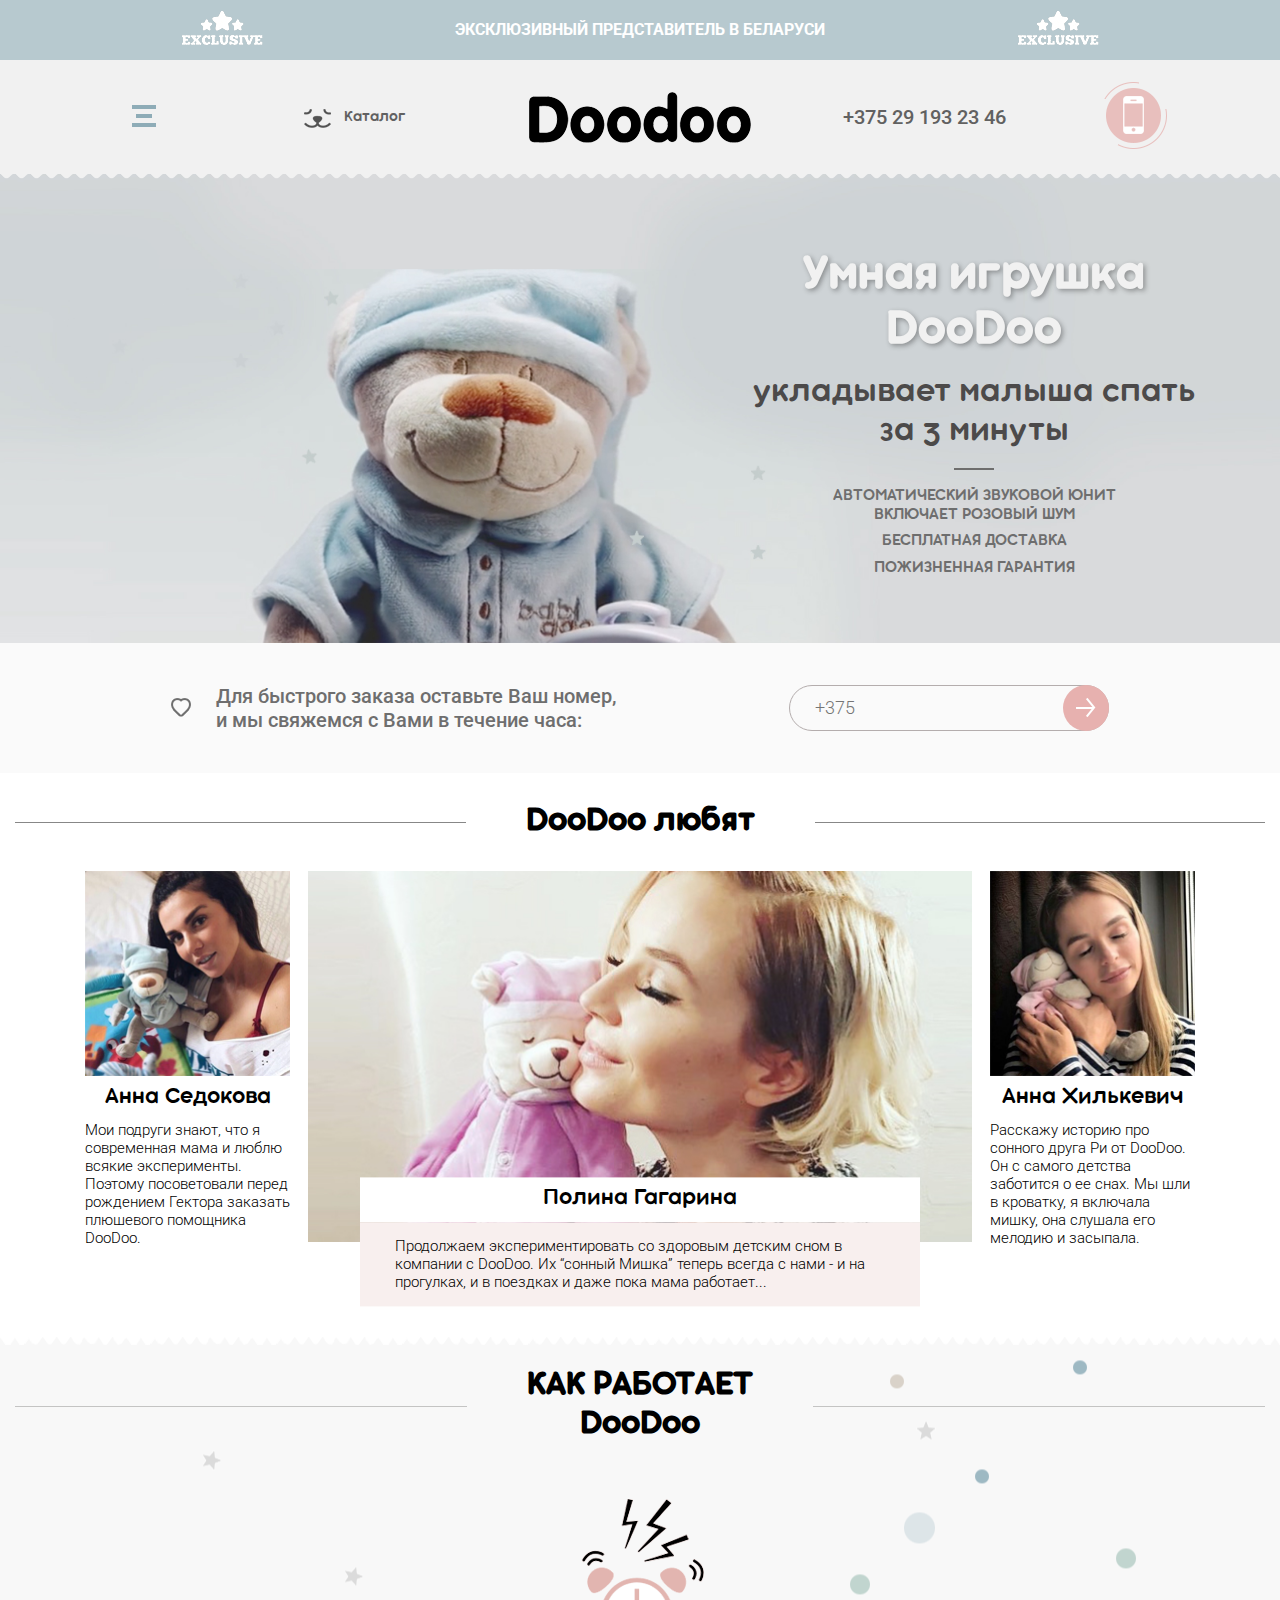
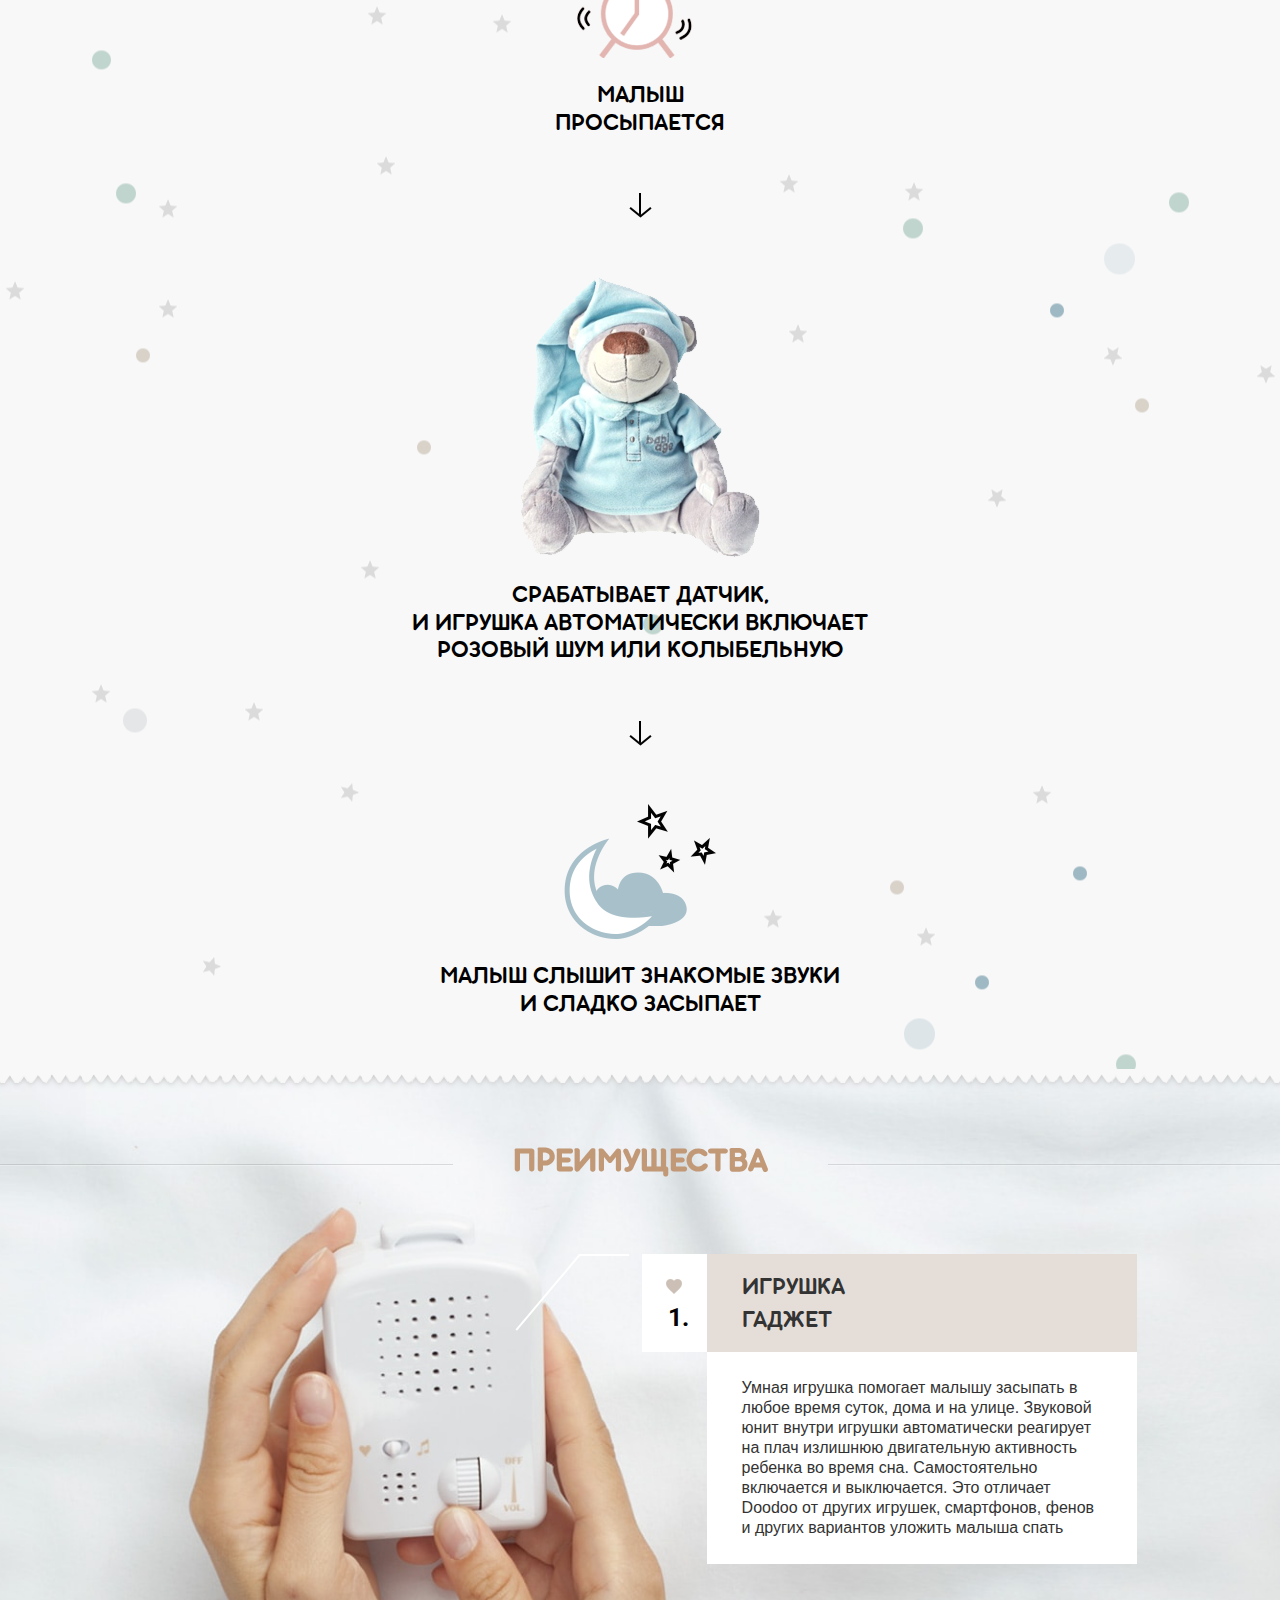
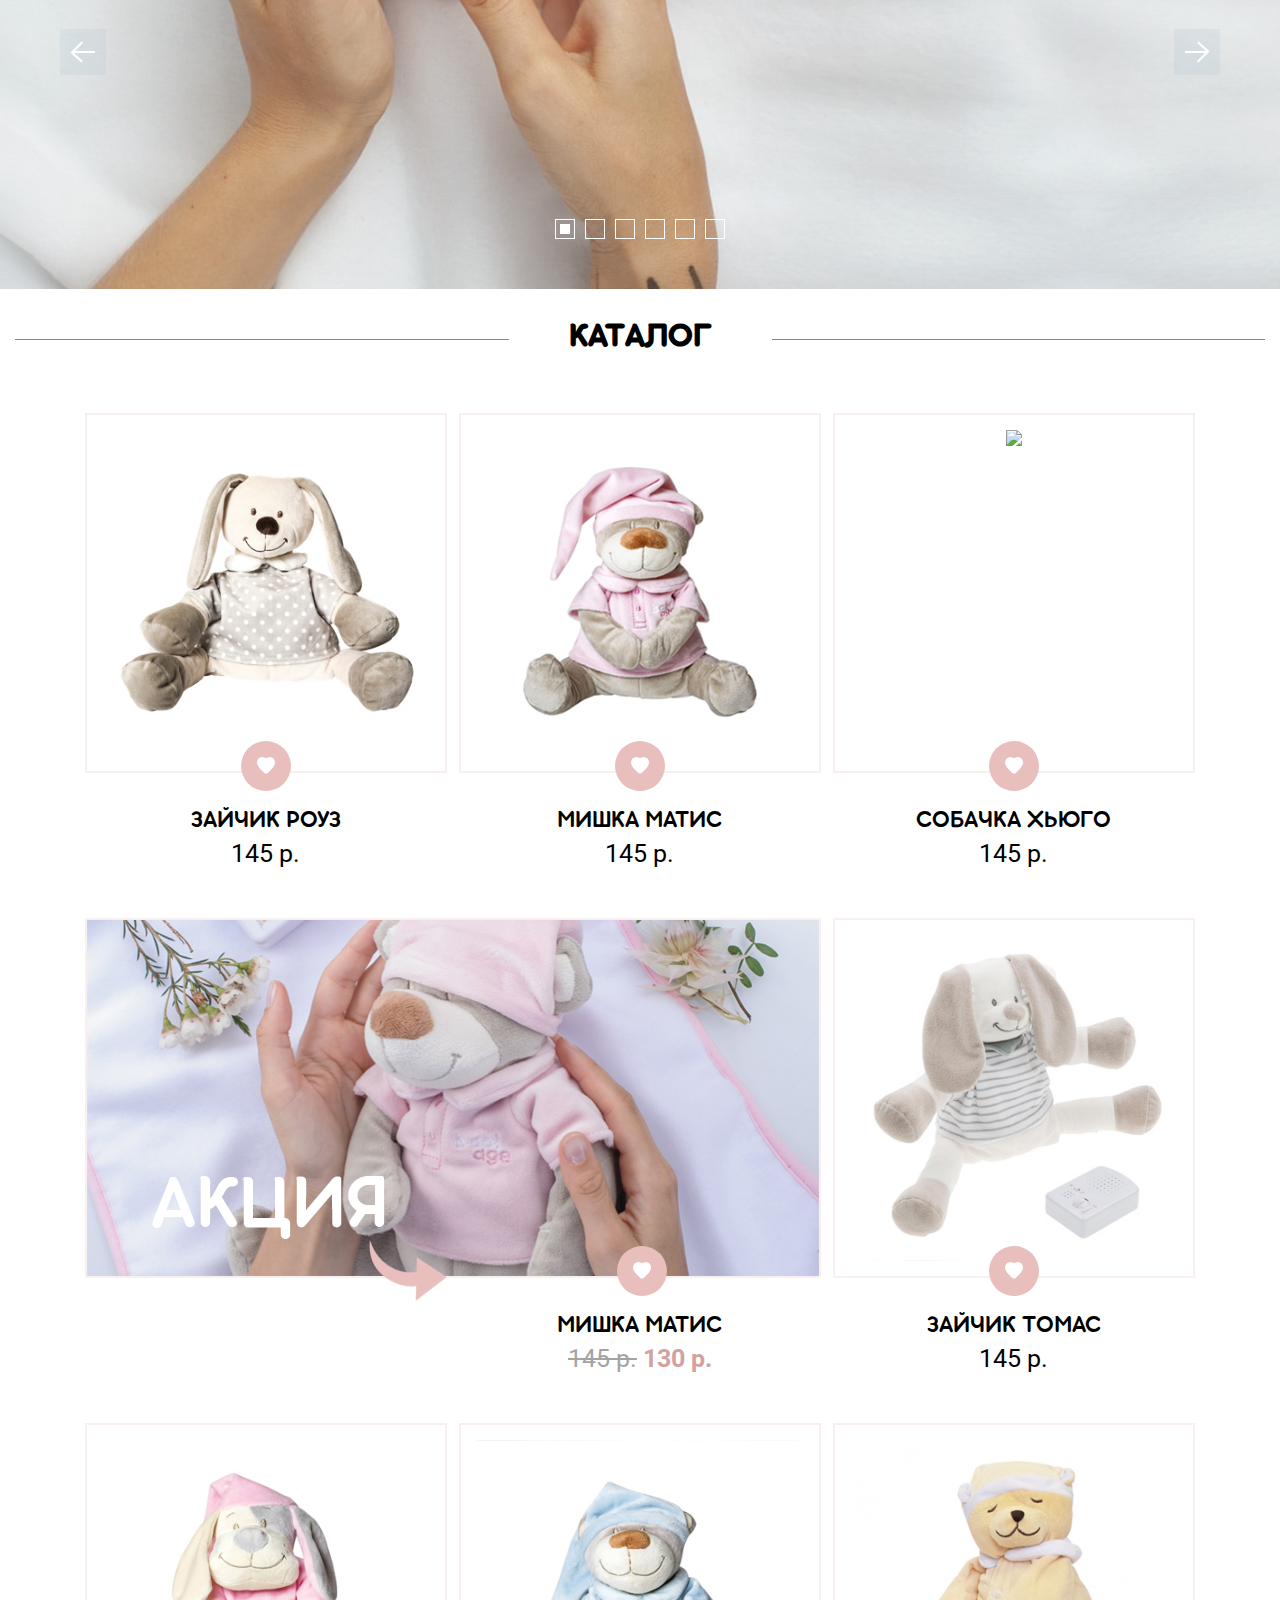
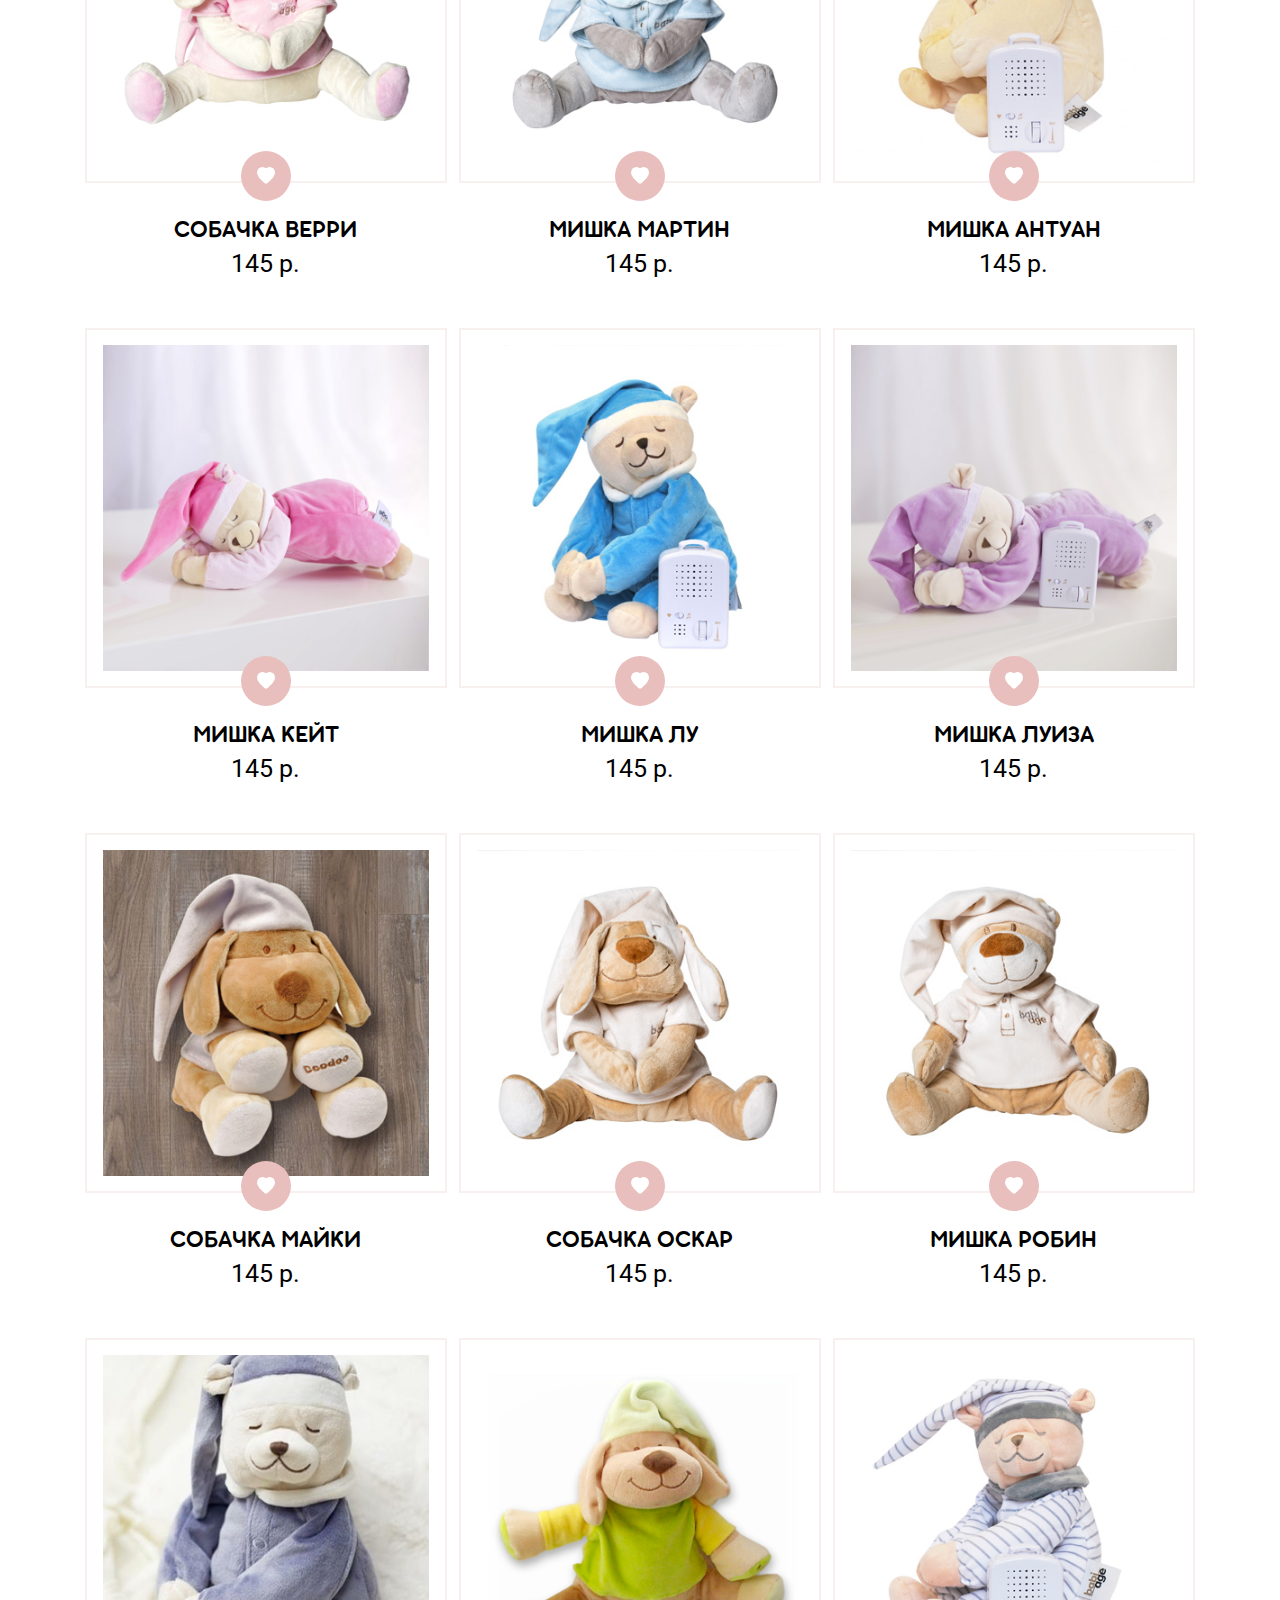
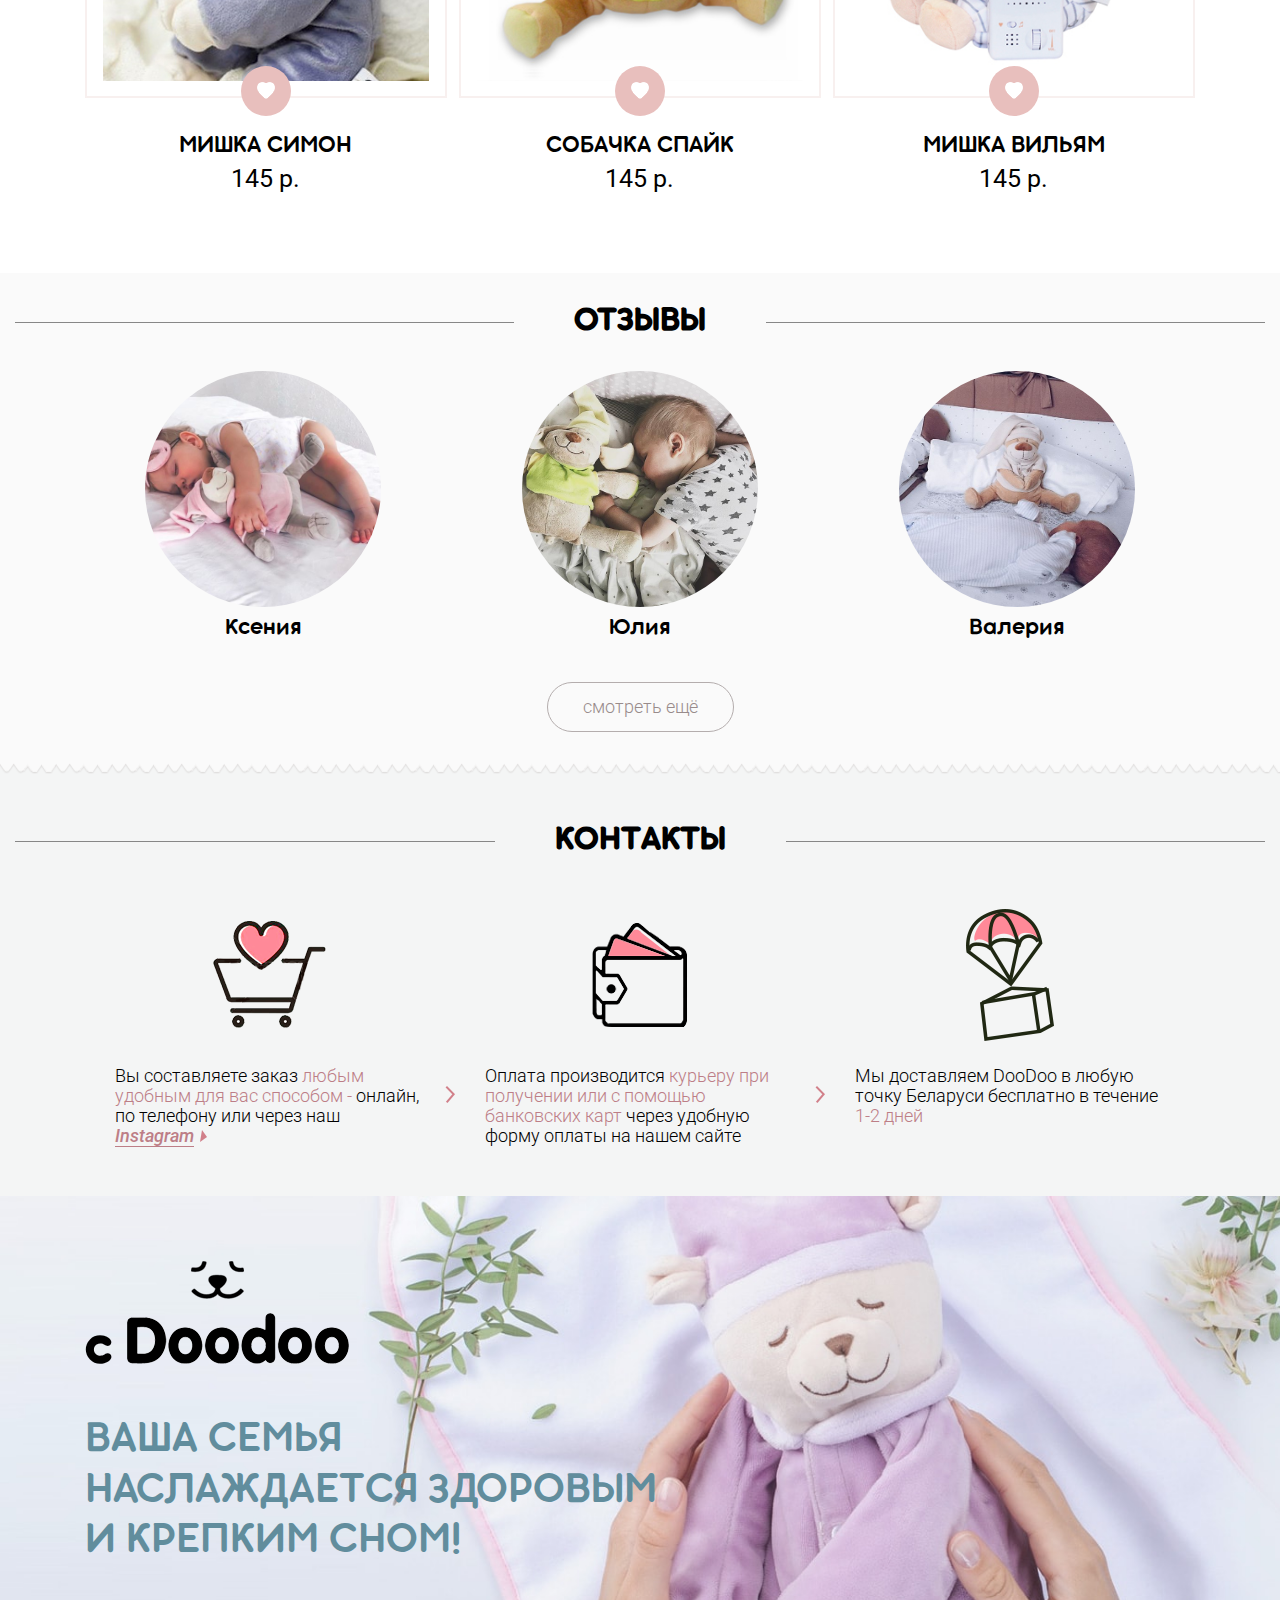
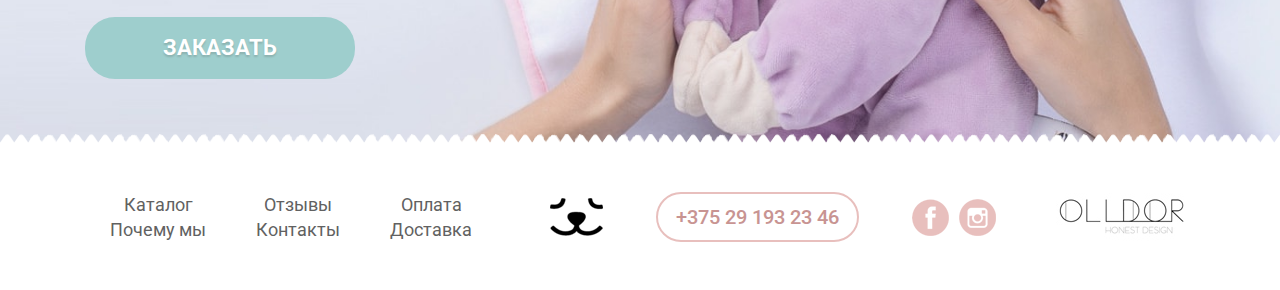
==== commit 3a82ab1c: "new fix 0204" ====
--- a/index.html
+++ b/index.html
@@ -76,8 +76,17 @@
 
 	<section class="main" id="main">
 		<div class="wrap">
-			<div class="main-video">
+			<!-- <div class="main-video">
 				<iframe width="560" height="315" src="https://www.youtube.com/embed/4R-D_AbunPk?rel=0&amp;controls=0&amp;showinfo=0&amp;autoplay=1" frameborder="0" allow="autoplay; encrypted-media" allowfullscreen></iframe>
+			</div> -->
+			<div class="main-content">
+				<h1 class="h1-title">Умная игрушка <br/>DooDoo</h1>
+				<p class="h1-subtitle">укладывает малыша спать <br/>за 3 минуты</p>
+				<ul class="main-list">
+					<li class="main-list__item">Автоматический звуковой юнит <br/>включает розовый шум</li>
+					<li class="main-list__item">Бесплатная доставка</li>
+					<li class="main-list__item">Пожизненная гарантия</li>
+				</ul>
 			</div>
 		</div>
 	</section>
@@ -109,7 +118,7 @@
 		</div>
 		<div class="wrap">
 			<div class="reviews js-reviews">
-				<div class="reviews-item">
+				<a href="#review-modal" class="reviews-item js-popup-modal">
 					<div class="reviews-item__photo">
 						<img src="img/anna-sedokova.jpg" alt="Анна Седокова об игрушке DooDoo">
 					</div>
@@ -117,8 +126,8 @@
 						<div class="reviews-item__title">Анна Седокова</div>
 						<div class="reviews-text">Мои подруги знают, что я современная мама и люблю всякие эксперименты. Поэтому посоветовали перед рождением Гектора заказать плюшевого помощника DooDoo.</div>
 					</div>
-				</div>
-				<div class="reviews-item reviews-item--big">
+				</a>
+				<a href="#" class="reviews-item reviews-item--big">
 					<div class="reviews-item__photo">
 						<img src="img/polina-gagarina.jpg" alt="">
 					</div>
@@ -128,8 +137,8 @@
 							Продолжаем экспериментировать со здоровым детским сном в компании с DooDoo. Их “сонный Мишка” теперь всегда с нами - и на прогулках, и в поездках и даже пока мама работает... 
 						</div>
 					</div>
-				</div>
-				<div class="reviews-item">
+				</a>
+				<a href="#" class="reviews-item">
 					<div class="reviews-item__photo">
 						<img src="img/anna-khilkevich.jpg" alt="Анна Хилькевич об игрушке DooDoo">
 					</div>
@@ -137,7 +146,7 @@
 						<div class="reviews-item__title">Анна Хилькевич</div>
 						<div class="reviews-text">Расскажу историю про сонного друга Ри от DooDoo. Он с самого детства заботится о ее снах. Мы шли в кроватку, я включала мишку, она слушала его мелодию и засыпала.</div>
 					</div>
-				</div>
+				</a>
 			</div>
 		</div>
 	</section>
@@ -242,7 +251,7 @@
 				<div class="catalog-item">
 					<div class="catalog-item__image">
 						<img src="img/catalog/rose.jpg" alt="ЗАЙЧИК РОУЗ">
-						<img src="img/catalog/martin.jpg" alt="МИШКА МАРТИН">
+						<img src="img/catalog/Rouz_2.jpg" alt="ЗАЙЧИК РОУЗ">
 						<a href="#order-modal" class="heart-btn js-popup-modal"><span class="heart-ico"></span>ХОЧУ КУПИТЬ</a>
 					</div>
 					<div class="catalog-item__title">ЗАЙЧИК РОУЗ</div>
@@ -251,7 +260,7 @@
 				<div class="catalog-item">
 					<div class="catalog-item__image">
 						<img src="img/catalog/matis.jpg" alt="МИШКА МАТИС">
-						<img src="img/catalog/martin.jpg" alt="МИШКА МАРТИН">
+						<img src="img/catalog/Matiss_2.jpg" alt="МИШКА МАТИС">
 						<a href="#order-modal" class="heart-btn js-popup-modal"><span class="heart-ico"></span>ХОЧУ КУПИТЬ</a>
 					</div>
 					<div class="catalog-item__title">МИШКА МАТИС</div>
@@ -259,8 +268,8 @@
 				</div>
 				<div class="catalog-item">
 					<div class="catalog-item__image">
-						<img src="img/catalog/hugo.jpg" alt="СОБАЧКА ХЬЮГО">
-						<img src="img/catalog/martin.jpg" alt="МИШКА МАРТИН">
+						<img src="img/catalog/Hugo.jpg" alt="СОБАЧКА ХЬЮГО">
+						<img src="img/catalog/Hugo_2.jpg" alt="СОБАЧКА ХЬЮГО">
 						<a href="#order-modal" class="heart-btn js-popup-modal"><span class="heart-ico"></span>ХОЧУ КУПИТЬ</a>
 					</div>
 					<div class="catalog-item__title">СОБАЧКА ХЬЮГО</div>
@@ -271,30 +280,30 @@
 						<a href="#order-modal" class="heart-btn js-popup-modal"><span class="heart-ico"></span>ХОЧУ КУПИТЬ</a>
 					</div>
 					<div class="catalog-item__title">МИШКА МАТИС</div>
-					<div class="catalog-item__price"><span class="old">145 р.</span> <span class="new">145 р.</span></div>
+					<div class="catalog-item__price"><span class="old">145 р.</span> <span class="new">130 р.</span></div>
 				</div>
 				<div class="catalog-item">
 					<div class="catalog-item__image">
 						<img src="img/catalog/tomas.jpg" alt="ЗАЙЧИК ТОМАС">
+						<img src="img/catalog/Tomas_2.jpg" alt="ЗАЙЧИК ТОМАС">
+						<a href="#order-modal" class="heart-btn js-popup-modal"><span class="heart-ico"></span>ХОЧУ КУПИТЬ</a>
+					</div>
+					<div class="catalog-item__title">ЗАЙЧИК ТОМАС</div>
+					<div class="catalog-item__price">145 р.</div>
+				</div>
+				<div class="catalog-item">
+					<div class="catalog-item__image">
+						<img src="img/catalog/verry.jpg" alt="СОБАЧКА ВЕРРИ">
+						<img src="img/catalog/verry_2.jpg" alt="СОБАЧКА ВЕРРИ">
+						<a href="#order-modal" class="heart-btn js-popup-modal"><span class="heart-ico"></span>ХОЧУ КУПИТЬ</a>
+					</div>
+					<div class="catalog-item__title">СОБАЧКА ВЕРРИ</div>
+					<div class="catalog-item__price">145 р.</div>
+				</div>
+				<div class="catalog-item">
+					<div class="catalog-item__image">
 						<img src="img/catalog/martin.jpg" alt="МИШКА МАРТИН">
-						<a href="#order-modal" class="heart-btn js-popup-modal"><span class="heart-ico"></span>ХОЧУ КУПИТЬ</a>
-					</div>
-					<div class="catalog-item__title">ЗАЙЧИК ТОМАС</div>
-					<div class="catalog-item__price">145 р.</div>
-				</div>
-				<div class="catalog-item">
-					<div class="catalog-item__image">
-						<img src="img/catalog/verry.jpg" alt="СОБАЧКА ВЕРРИ">
-						<img src="img/catalog/martin.jpg" alt="МИШКА МАРТИН">
-						<a href="#order-modal" class="heart-btn js-popup-modal"><span class="heart-ico"></span>ХОЧУ КУПИТЬ</a>
-					</div>
-					<div class="catalog-item__title">СОБАЧКА ВЕРРИ</div>
-					<div class="catalog-item__price">145 р.</div>
-				</div>
-				<div class="catalog-item">
-					<div class="catalog-item__image">
-						<img src="img/catalog/verry.jpg" alt="МИШКА МАТИС">
-						<img src="img/catalog/martin.jpg" alt="МИШКА МАРТИН">
+						<img src="img/catalog/Martin_2.jpg" alt="МИШКА МАРТИН">
 						<a href="#order-modal" class="heart-btn js-popup-modal"><span class="heart-ico"></span>ХОЧУ КУПИТЬ</a>
 					</div>
 					<div class="catalog-item__title">МИШКА МАРТИН</div>
@@ -302,11 +311,92 @@
 				</div>
 				<div class="catalog-item">
 					<div class="catalog-item__image">
-						<img src="img/catalog/tomas.jpg" alt="ЗАЙЧИК ТОМАС">
-						<img src="img/catalog/martin.jpg" alt="МИШКА МАРТИН">
-						<a href="#order-modal" class="heart-btn js-popup-modal"><span class="heart-ico"></span>ХОЧУ КУПИТЬ</a>
-					</div>
-					<div class="catalog-item__title">ЗАЙЧИК ТОМАС</div>
+						<img src="img/catalog/antuan.jpg" alt="Мишка Антуан">
+						<img src="img/catalog/antuan_2.jpg" alt="Мишка Антуан">
+						<a href="#order-modal" class="heart-btn js-popup-modal"><span class="heart-ico"></span>ХОЧУ КУПИТЬ</a>
+					</div>
+					<div class="catalog-item__title">Мишка Антуан</div>
+					<div class="catalog-item__price">145 р.</div>
+				</div>
+				<div class="catalog-item">
+					<div class="catalog-item__image">
+						<img src="img/catalog/kate.jpg" alt="Мишка Кейт">
+						<img src="img/catalog/kate_2.jpg" alt="Мишка Кейт">
+						<a href="#order-modal" class="heart-btn js-popup-modal"><span class="heart-ico"></span>ХОЧУ КУПИТЬ</a>
+					</div>
+					<div class="catalog-item__title">Мишка Кейт</div>
+					<div class="catalog-item__price">145 р.</div>
+				</div>
+				<div class="catalog-item">
+					<div class="catalog-item__image">
+						<img src="img/catalog/Lu.jpg" alt="Мишка Лу">
+						<img src="img/catalog/Lu_2.jpg" alt="Мишка Лу">
+						<a href="#order-modal" class="heart-btn js-popup-modal"><span class="heart-ico"></span>ХОЧУ КУПИТЬ</a>
+					</div>
+					<div class="catalog-item__title">Мишка Лу</div>
+					<div class="catalog-item__price">145 р.</div>
+				</div>
+				<div class="catalog-item">
+					<div class="catalog-item__image">
+						<img src="img/catalog/Luisa.jpg" alt="Мишка Луиза">
+						<img src="img/catalog/Luisa_2.jpg" alt="Мишка Луиза">
+						<a href="#order-modal" class="heart-btn js-popup-modal"><span class="heart-ico"></span>ХОЧУ КУПИТЬ</a>
+					</div>
+					<div class="catalog-item__title">Мишка Луиза</div>
+					<div class="catalog-item__price">145 р.</div>
+				</div>
+				<div class="catalog-item">
+					<div class="catalog-item__image">
+						<img src="img/catalog/Maiki.jpg" alt="Собачка Майки">
+						<img src="img/catalog/Maiki_2.jpg" alt="Собачка Майки">
+						<a href="#order-modal" class="heart-btn js-popup-modal"><span class="heart-ico"></span>ХОЧУ КУПИТЬ</a>
+					</div>
+					<div class="catalog-item__title">Собачка Майки</div>
+					<div class="catalog-item__price">145 р.</div>
+				</div>
+				<div class="catalog-item">
+					<div class="catalog-item__image">
+						<img src="img/catalog/Oskar.jpg" alt="Собачка Оскар">
+						<img src="img/catalog/Oskar_2.jpg" alt="Собачка Оскар">
+						<a href="#order-modal" class="heart-btn js-popup-modal"><span class="heart-ico"></span>ХОЧУ КУПИТЬ</a>
+					</div>
+					<div class="catalog-item__title">Собачка Оскар</div>
+					<div class="catalog-item__price">145 р.</div>
+				</div>
+				<div class="catalog-item">
+					<div class="catalog-item__image">
+						<img src="img/catalog/Robin.jpg" alt="Мишка Робин">
+						<img src="img/catalog/Robin_2.jpg" alt="Мишка Робин">
+						<a href="#order-modal" class="heart-btn js-popup-modal"><span class="heart-ico"></span>ХОЧУ КУПИТЬ</a>
+					</div>
+					<div class="catalog-item__title">Мишка Робин</div>
+					<div class="catalog-item__price">145 р.</div>
+				</div>
+				<div class="catalog-item">
+					<div class="catalog-item__image">
+						<img src="img/catalog/Simon.jpg" alt="Мишка Симон">
+						<img src="img/catalog/Simon_2.jpg" alt="Мишка Симон">
+						<a href="#order-modal" class="heart-btn js-popup-modal"><span class="heart-ico"></span>ХОЧУ КУПИТЬ</a>
+					</div>
+					<div class="catalog-item__title">Мишка Симон</div>
+					<div class="catalog-item__price">145 р.</div>
+				</div>
+				<div class="catalog-item">
+					<div class="catalog-item__image">
+						<img src="img/catalog/Spaik.jpg" alt="Собачка Спайк">
+						<img src="img/catalog/Spaik_2.jpg" alt="Собачка Спайк">
+						<a href="#order-modal" class="heart-btn js-popup-modal"><span class="heart-ico"></span>ХОЧУ КУПИТЬ</a>
+					</div>
+					<div class="catalog-item__title">Собачка Спайк</div>
+					<div class="catalog-item__price">145 р.</div>
+				</div>
+				<div class="catalog-item">
+					<div class="catalog-item__image">
+						<img src="img/catalog/william.jpg" alt="Мишка Вильям">
+						<img src="img/catalog/william_2.jpg" alt="Мишка Вильям">
+						<a href="#order-modal" class="heart-btn js-popup-modal"><span class="heart-ico"></span>ХОЧУ КУПИТЬ</a>
+					</div>
+					<div class="catalog-item__title">Мишка Вильям</div>
 					<div class="catalog-item__price">145 р.</div>
 				</div>
 			</div>
@@ -318,100 +408,85 @@
 			<h2 class="h2-title"><span>ОТЗЫВЫ</span></h2>
 		</div>
 		<div class="wrap">
-			<div class="reviews reviews--bot">
-				<div class="reviews-item">
-					<div class="reviews-item__photo">
-						<img src="img/aiza-anochina.jpg" alt="Айза Анохина об игрушке DooDoo">
-					</div>
-					<div class="reviews-text-wr">
-						<div class="reviews-item__title">Айза Анохина</div>
-						<div class="reviews-text">“У Элвиса есть две любимые игрушки! И обе зайки) зайчик DooDoo с Элвисом с самого рождения! Помимо того, что он его уже полностью обкусал)) он с ним ещё и спит!...”</div>
-					</div>
-				</div>
-				<div class="reviews-item reviews-item--big">
-					<div class="reviews-item__photo">
-						<img src="img/mary-shum.jpg" alt="Мэри Шум">
-					</div>
-					<div class="reviews-text-wr">
-						<div class="reviews-item__title">Мэри Шум</div>
-						<div class="reviews-text">
-							Я очень устаю, путешествуя с ребёнком. Тем более,  что  приходилось вставать ночами по 5-6-100 раз :( Но недавно в нашей семье появился Мишка DooDoo. С этой игрушкой спим как ангелы.
+			<div class="rounded-reviews-wr">
+				<div class="rounded-reviews-col">
+					<a href="#review-modal" class="rounded-reviews-item js-popup-modal">
+						<div class="rounded-reviews__photo" style="background-image: url('img/kseniyaivashko.jpg');">
+							<span>Читать отзыв</span>
 						</div>
-					</div>
-				</div>
-				<div class="reviews-item">
-					<div class="reviews-item__photo">
-						<img src="img/sasha-zvereva.jpg" alt="Саша Зверева об игрушке DooDoo">
-					</div>
-					<div class="reviews-text-wr">
-						<div class="reviews-item__title">Саша Зверева</div>
-						<div class="reviews-text">“Когда я смотрю на это фото, у меня приступ нежности) Да, Лев уже из 10 раз 7 засыпает самостоятельно. И помощь в этом мне оказала няня и игрушка - сигнал к засыпанию...”</div>
-					</div>
+						<div class="reviews-item__title">Ксения</div>
+					</a>
+				</div>
+				<div class="rounded-reviews-col">
+					<a href="#" class="rounded-reviews-item js-popup-modal">
+						<div class="rounded-reviews__photo" style="background-image: url('img/makarevi4.jpg');">
+							<span>Читать отзыв</span>
+						</div>
+						<div class="reviews-item__title">Юлия</div>
+					</a>
+				</div>
+				<div class="rounded-reviews-col">
+					<a href="#" class="rounded-reviews-item js-popup-modal">
+						<div class="rounded-reviews__photo" style="background-image: url('img/vel_enamored.jpg'); background-position: right center;">
+							<span>Читать отзыв</span>
+						</div>
+						<div class="reviews-item__title">Валерия</div>
+					</a>
 				</div>
 			</div>
 			<div class="js-review-hide">
-				<div class="reviews reviews--bot">
-					<div class="reviews-item">
-						<div class="reviews-item__photo">
-							<img src="img/anna-sedokova.jpg" alt="Анна Седокова об игрушке DooDoo">
-						</div>
-						<div class="reviews-text-wr">
-							<div class="reviews-item__title">Анна Седокова</div>
-							<div class="reviews-text">Мои подруги знают, что я современная мама и люблю всякие эксперименты. Поэтому посоветовали перед рождением Гектора заказать плюшевого помощника DooDoo.</div>
-						</div>
-					</div>
-					<div class="reviews-item reviews-item--big">
-						<div class="reviews-item__photo">
-							<img src="img/polina-gagarina.jpg" alt="">
-						</div>
-						<div class="reviews-text-wr">
-							<div class="reviews-item__title">Полина Гагарина</div>
-							<div class="reviews-text">
-								Продолжаем экспериментировать со здоровым детским сном в компании с DooDoo. Их “сонный Мишка” теперь всегда с нами - и на прогулках, и в поездках и даже пока мама работает... 
-							</div>
-						</div>
-					</div>
-					<div class="reviews-item">
-						<div class="reviews-item__photo">
-							<img src="img/anna-khilkevich.jpg" alt="Анна Хилькевич об игрушке DooDoo">
-						</div>
-						<div class="reviews-text-wr">
-							<div class="reviews-item__title">Анна Хилькевич</div>
-							<div class="reviews-text">Расскажу историю про сонного друга Ри от DooDoo. Он с самого детства заботится о ее снах. Мы шли в кроватку, я включала мишку, она слушала его мелодию и засыпала.</div>
-						</div>
+				<div class="rounded-reviews-wr">
+					<div class="rounded-reviews-col">
+						<a href="#review-modal" class="rounded-reviews-item js-popup-modal">
+							<div class="rounded-reviews__photo" style="background-image: url('img/kosmetik_klupik.jpg');">
+								<span>Читать отзыв</span>
+							</div>
+							<div class="reviews-item__title">Юлия</div>
+						</a>
+					</div>
+					<div class="rounded-reviews-col">
+						<a href="#" class="rounded-reviews-item js-popup-modal">
+							<div class="rounded-reviews__photo" style="background-image: url('img/daria_sssh.jpg');">
+								<span>Читать отзыв</span>
+							</div>
+							<div class="reviews-item__title">Дарья</div>
+						</a>
+					</div>
+					<div class="rounded-reviews-col">
+						<a href="#" class="rounded-reviews-item js-popup-modal">
+							<div class="rounded-reviews__photo" style="background-image: url('img/kitty_yefimenko.jpg');">
+								<span>Читать отзыв</span>
+							</div>
+							<div class="reviews-item__title">Екатерина</div>
+						</a>
 					</div>
 				</div>
 			</div>
 			<div class="js-review-hide">
-				<div class="reviews reviews--bot">
-					<div class="reviews-item">
-						<div class="reviews-item__photo">
-							<img src="img/anna-sedokova.jpg" alt="Анна Седокова об игрушке DooDoo">
-						</div>
-						<div class="reviews-text-wr">
-							<div class="reviews-item__title">Анна Седокова</div>
-							<div class="reviews-text">Мои подруги знают, что я современная мама и люблю всякие эксперименты. Поэтому посоветовали перед рождением Гектора заказать плюшевого помощника DooDoo.</div>
-						</div>
-					</div>
-					<div class="reviews-item reviews-item--big">
-						<div class="reviews-item__photo">
-							<img src="img/polina-gagarina.jpg" alt="">
-						</div>
-						<div class="reviews-text-wr">
-							<div class="reviews-item__title">Полина Гагарина</div>
-							<div class="reviews-text">
-								Продолжаем экспериментировать со здоровым детским сном в компании с DooDoo. Их “сонный Мишка” теперь всегда с нами - и на прогулках, и в поездках и даже пока мама работает... 
-							</div>
-						</div>
-					</div>
-					<div class="reviews-item">
-						<div class="reviews-item__photo">
-							<img src="img/anna-khilkevich.jpg" alt="Анна Хилькевич об игрушке DooDoo">
-						</div>
-						<div class="reviews-text-wr">
-							<div class="reviews-item__title">Анна Хилькевич</div>
-							<div class="reviews-text">Расскажу историю про сонного друга Ри от DooDoo. Он с самого детства заботится о ее снах. Мы шли в кроватку, я включала мишку, она слушала его мелодию и засыпала.</div>
-						</div>
+				<div class="rounded-reviews-wr">
+					<div class="rounded-reviews-col">
+						<a href="#review-modal" class="rounded-reviews-item js-popup-modal">
+							<div class="rounded-reviews__photo" style="background-image: url('img/sonya_neks_.jpg'); background-position: left center;">
+								<span>Читать отзыв</span>
+							</div>
+							<div class="reviews-item__title">София</div>
+						</a>
+					</div>
+					<div class="rounded-reviews-col">
+						<a href="#" class="rounded-reviews-item js-popup-modal">
+							<div class="rounded-reviews__photo" style="background-image: url('img/aizalovesam.jpg');">
+								<span>Читать отзыв</span>
+							</div>
+							<div class="reviews-item__title">Айза</div>
+						</a>
+					</div>
+					<div class="rounded-reviews-col">
+						<a href="#" class="rounded-reviews-item js-popup-modal">
+							<div class="rounded-reviews__photo" style="background-image: url('img/botanovna_.jpg'); background-position: right center;">
+								<span>Читать отзыв</span>
+							</div>
+							<div class="reviews-item__title">Алина</div>
+						</a>
 					</div>
 				</div>
 			</div>
@@ -441,7 +516,7 @@
 						<img src="img/contacts-img2.png" alt="">
 					</div>
 					<div class="contacts-item__text">
-						Оплата производится <span>курьеру по факту или через удобную форму оплаты</span> с помощью банковских карт на нашем сайте
+						Оплата производится <span>курьеру при получении или с помощью банковских карт</span> через удобную форму оплаты на нашем сайте
 					</div>
 				</div>
 				<div class="contacts-item">
@@ -467,7 +542,7 @@
 					НАСЛАЖДАЕТСЯ ЗДОРОВЫМ
 					И КРЕПКИМ СНОМ!
 				</div>
-				<a href="#" class="order-btn">ЗАКАЗАТЬ</a>
+				<a href="#catalog" class="order-btn js-menu-link">ЗАКАЗАТЬ</a>
 			</div>
 		</div>
 	</section>
@@ -610,6 +685,210 @@
 		</div>
 	</div>
 
+	<div id="review-modal" class="popup-block popup-block--grey mfp-hide">
+		<div class="popup-block__header">
+			<h2 class="h2-popup-title">Отзыв</h2>
+			<span class="popup-modal-dismiss icon-cross"></span>
+		</div>
+		<div class="popup-block__body">
+			<div class="">
+				<div class="popup-title">Анна Седокова</div>
+				<div class="popup-text">
+				Как вы думаете я успеваю записывать песни, ездить на концерты, встречаться с
+				поклонниками и еще детей воспитываю?<br/>
+				Сейчас я расскажу вам историю об одной интересной игрушке, которая часто выручает
+				меня. Мои подруги знают, что я современная мама и люблю всякие
+				эксперименты. Поэтому посоветовали перед рождением Гектора заказать плюшевого
+				помощника @doodootoys.<br/>начала я не понимала, как игрушка убаюкивает ребёнка,
+				если он беспокойно спит. Попробовать её не было времени. Но однажды я
+				переписывала партию голоса для новой песни. В студию взяла с собой малыша, так
+				как оставить было не с кем и положила рядом этого плюшевого мишку дуду. Как
+				только мой кроха начал хныкать, игрушка автоматически включила ему "розовый шум".
+				Такие звуки дети ещё до рождения слышат в животе у мамы.г И, вуаля, мой
+				ангелочек заснул в считанные минуты. Я была в шоке. Так я забыла, что значит
+				дежурить у детской кроватки.<br/>Теперь милый гаджет стал лучшим другом Гектора, с
+				которым он не расстаётся, даже когда мы на прогулке или в дороге. Е А ещё он
+				такой клёвый на ощупь, сама бы с ним в обнимку засыпала.</div>
+			</div>
+			<div class="">
+				<div class="popup-title">Полина Гагарина</div>
+				<div class="popup-text">Этот мишка изменил мое отношение к детскому сну. Вместе с ним мы крепче спим, меньше капризничаем и, мне кажется, видим первые сладкие сны)<br/>
+				Всё просто, у нас в доме появился мягкий, уютный нянь. Это умная игрушка от @doodootoys. Я нашла её в инстаграме. На днях уложила Мию и рядом положила этого мишку. Через полчаса малышка заплакала. Я хотела подойти и убаюкать её, но игрушка сама включила розовый шум. Такой звук дети слышат в мамином животе во время беременности. Мия поворочалась и почти сразу уснула, а я в полном изумлении продолжила заниматься своими делами.<br/>
+				Родители, вы понимаете, что это открытие не знаю как для вас, но для меня настоящая находка?! Это просто гениально, почему об этих игрушках не говорят по телевизору? ̅Теперь мишка наш лучший друг и помощник в убаюкивании. Когда Мия подрастёт, я переключу режим на колыбельную!</div>
+			</div>
+			<div class="">
+				<div class="popup-title">Анна Хилькевич</div>
+				<div class="popup-text">Расскажу историю про сонного друга Ри от @doodootoy.
+				Он с самого детства заботится о ее снах. Мы шли в кроватку, я включала мишку,
+				она слушала его мелодию и засыпала. Такой у нас был ритуал. Ну, а если вдруг
+				она просыпалась, то он автоматически реагировал и включал ей колыбельную и она
+				засыпала снова. Все просто.<br/>
+				Малышка растет и ритуалы у нее новые, но любимый мишка все равно с ней. Теперь
+				она заботится о нем.<br/>
+				Когда я даю Ариаше молоко перед сном, она сначала поит мишку, а потом уже пьет
+				сама. Так мило.<br/>
+				Интересно, как дальше будет развиваться их дружба?</div>
+			</div>
+			<!-- Круглые отзывы -->
+			<div class="">
+				<div class="popup-title">Ксения <br/><a href="https://www.instagram.com/kseniyaivashko/">@kseniyaivashko</a></div>
+				<div class="popup-text">
+					Долго ломала голову над подарком к 8 марта для Алишки. Хотелось подарить игрушку и не
+					просто какую-нибудь развивашку, а игрушку с душой, плюшевую, чтобы она брала ее с собой
+					спать, чтобы эта игрушка стала для нее особенной, любимой. У Анфисы в детстве был такой
+					зайчик (правда, она его потом потеряла - ревели неделю).<br/>
+					Магазины, конечно, кишат игрушками, но ничто меня не цепляло. Случайно нашла в инстаграм
+					страницу @doodootoy . И просто влюбилась - все зверята волшебно мимимишные, очень
+					нежных расцветок, так и хочется обнять такого плюшку и спать с ним, как в детстве.
+					Ии белый шум!! Алису мы до сих пор частенько укладываем под фен. В общем - это то, что я
+					искала. Потом увидела цену - 145 рублей, дороговато, но бельгийское качество и пожизненная
+					гарантия отсеяли все вопросы. И вот он, наш Плюша с нами)<br/>
+					Доставка бесплатная, экспресс почтой емс. Заказала вечером - уже утром мих был у нас (даже
+					через-чур утром, с почты позвонили в 6 утра). Более подробный обзорчик можете
+					посмотреть в хайлайт «Детские покупки». Кстати, Алиша засыпает теперь не под белый шум, а
+					под мелодию (и я засыпаю вместе с ней) - взрослеет! А еще у них есть мишки с
+					ночничком! Очень удобно для малышей, которые часто просыпаются ночью)<br/>
+					Мой вердикт: рекомендую. Всем, кто ищет хороший качественный подарок, обязательно загляните к
+					@doodootoy.
+				</div>
+			</div>
+			<div class="">
+				<div class="popup-title">Юлия <br/><a href="https://www.instagram.com/makarevi4/">@makarevi4</a></div>
+				<div class="popup-text">
+					Это будет очень-очень большой пост-отзыв об игрушке @doodootoy.
+					Знаю, что многие мои подписчики его ждали, хотели прочитать и поэтому коротко и лаконично у
+					меня не получилось, sorry.<br/>
+					Пожалуйста, кому интересно было прочитать и оказалась полезна эта информация и заодно
+					как некое поощерение за всю эту мою писанину поставьте в комментариях просто любой
+					смайлик 􀍺 Мне будет приятна ваша обратная реакция.<br/>
+					Итак, прошёл ровно месяц как мы пользуемся этой игрушкой и я хочу поделится с вами своими
+					впечатлениями о ней и нашим опытом.<br/>
+					Тема сна у малышей очень объёмная и я не стану в рамках моего отзыва подробно писать о
+					том, что такое "белый шум", о правильной организации детского сна, о рекомендациях
+					сомнологов вводить для малышей правильные ритуалы и привычки на засыпание и сон. Это
+					отдельная и очень большая тема. Скажу лишь то, что и "белый шум" и любимую у малыша
+					"игрушку-сплюшку" рекомендуют сомнологии для благоприятных ассоциаций у малыша на
+					засыпание как одни из основных успешных ритуалов при обучении самостоятельному
+					засыпанию и продолжительному сну. К сожалению, наша @doodootoy появилась у нас уже
+					довольно поздно, когда Саше было уже 11 месяцев. И я всё время сожалею, что такой
+					замечательной помощницы не было у нас раньше, она без сомнения очень бы облегчила нам
+					всем жизнь. Алекс к моменту появления @doodootoy недавно только отлучился от груди и у нас
+					во всю происходили частые ночные просыпания со слезами, спать в этот период он стал
+					заметно хуже и беспокойнее. Так как уже на такие ночные пробуждения я решила всё же
+					попробовать обойтись без любых кормлений и допаиваний, то нам был необходим другой
+					способ или ритуал успокоения. Обучение самостоятельному успокоению с @doodootoy я
+					начинала постепенно и плавно. Сначала мы в спокойной лёгкой игровой форме в кроватке
+					перед одним из дневных снов познакомились с игрушкой. Погладили её, включили негромко
+					режим белого шума, отложили в сторону и уснули без неё, более привычно с моими
+					поглаживаниями по головке и моим присутствием рядом.
+				</div>
+			</div>
+			<div class="">
+				<div class="popup-title">Валерия <br/><a href="https://www.instagram.com/vel_enamored/">@vel_enamored</a></div>
+				<div class="popup-text">
+					Наверное, для каждой молодой мамы одной из проблем является сон малыша. «Как его
+					уложить-то?»<br/>
+					Не хочется качать, носить на руках...сейчас 4 кг, а потом 7-8-9 и как тогда?!<br/>
+					Сейчас наш Демьян ещё совсем кроха и в 90% он засыпает на груди, когда кушает. Но совсем
+					не правда, что маленькие дети только спят и кушают. Наш довольно много и активничает. И вот
+					как уложить его после этих игр? Ещё будучи беременной я узнала про белый/розовый шум.
+					Послушала и удивилась как под это можно спать. Но решила, что мы все же попробуем эту
+					«новую технологию». Так у нас появился мишка @doodootoy.<br/>
+					По совету продавца звуковой блок я взяла с собой ещё в роддом, но что-то мы вообще не
+					подружились и первую неделю дома я тоже уже отчаялась, что на малыше это не работает 􀎅 .
+					Но как-то незаметно, примерно дней 5 назад каким-то чудом этот шум начал усыплять Дёмку. Я
+					до сих пор не верю, что это работает. Теперь каждый сон (и ночной, и дневной) блок всегда
+					лежит рядом с ребёнком. И кстати он сам реагирует на то, когда малыш просыпается и
+					автоматически включает звук. Звуковой блок вставляется в мягкую игрушку и уже более
+					взрослый малыш может спать в обнимку с ней. Ну, а мы с самой игрушкой пока только
+					знакомимся. Малыш уже с первых дней удивлял и нас, и врачей своим серьёзным осознанным
+					взглядом и сразу же следил за предметами. И вот сегодня утром я посадила ему мишку и они
+					так около часа беседовали.<br/>
+					Пару раз медведю прилетело рукой, так что Демьян очень заинтересован своим первым
+					плюшевым другом 􀈤 Действительно, очень советую попробовать на своих малышах этот чудо
+					шум. Удобней конечно с таким блоком, который включается сам, но можете скачать себе на
+					телефон сам этот звук или найти его в приложение Бэби+<br/>
+					Кто пробовал, ваши детки засыпали под белый шум?
+				</div>
+			</div>
+			<div class="">
+				<div class="popup-title">Юлия <br/><a href="https://www.instagram.com/kosmetik_klupik/">@kosmetik_klupik</a></div>
+				<div class="popup-text">
+					Спасибо нашему Деду морозу и @doodootoy за этого замечательного мишку - Марселя (или
+					просто засыпайку) за наши спокойные сны в новом году!<br/>
+					Так вот, что хочу сказать, розовый шум нам уже не так помогает т.к. пользуемся не с рождения, а с 4 мес., но мелодия усыпляет сынулю и меня мин. за три.<br/>
+					Еще удобно тем, что когда малыш заснул, но потом че то проснулся, сам не понял чего, мишка-засыпайка бдит! Включается и усыпляет!<br/>
+					#doodootoy #игрушки #подарочки #подарки #люблюновыйгод #новый2018 #люблюсынулю
+					#любимыйсынок #Сашенька
+				</div>
+			</div>
+			<div class="">
+				<div class="popup-title">Дарья <br/><a href="https://www.instagram.com/daria_sss/">@daria_sssh</a></div>
+				<div class="popup-text">
+					Воссоединение моих заек произошло.<br/>
+					Как она грустила без друга и спать отказывалась. Это и подушка, и жалелка. Вот
+					единственный недостаток зайки - чуть нашли его в Минске. Благо @doodootoy как раз
+					привезли заек Роуз и ждали с таможни и мы ждали вместе с ними.<br/>
+					Если кому интересно - это бельгийские игрушки с «розовым шумом». Для недавно родившихся
+					деток это чудесная игрушка (или подарок). Я знаю, что не все детки воспринимают
+					«музыкальное сопровождение» и наша не исключение, но сам заяц для неё - ванлав.
+					Берегите своих друзей! Всем спокойной ночи.<br/>
+					#зайкароузи#моизайки#зайка#Любоша#любовьигоревна#доченька#doughter#doodoo#doodootoy
+					s#minsk#belarus#минск#беларусь#дуду#дудутойс#тепло#инстамама#блогмамы
+				</div>
+			</div>
+			<div class="">
+				<div class="popup-title">Екатерина <br/><a href="https://www.instagram.com/kitty_yefimenko/">@kitty_yefimenko</a></div>
+				<div class="popup-text">
+					К нам сегодня приехал этот легендарный мишка Матис @doodootoy. Говорят, с ним ребёнок
+					засыпает в кроватке за 3 минуты - скоро проверим. Папа наш не поверил пока и сказал, что
+					наша Поля может заснуть не ЗА, а НА 3 минуты. Спит она исключительно на ручках и не
+					важно какое это время суток.<br/>
+					@doodootoy #doodoo #doodootoys_official #lovemybaby
+				</div>
+			</div>
+			<div class="">
+				<div class="popup-title">София <br/><a href="https://www.instagram.com/sonya_neks_/">@sonya_neks_</a></div>
+				<div class="popup-text">
+					У нас новая игрушка. Помимо того, что мишка идеально вписался в интерьер, так он оказался
+					еще отличным помощником.<br/>
+					Это игрушка для детского сна. Она помогает малышу заснуть, включая ему звуки материнской
+					утробы. Ее не нужно каждый раз включать, все работает автоматически. Еще есть
+					колыбельная мелодия и нам она больше нравится. У нас дуду появилась поздновато. Их рекомендуют использовать с самого рождения, но мы уже успели открыть несколько новых свойств. Например ее можно жевать.<br/>
+					Я включаю мишку Еве и она замирает, слушает. Потом начинает его активно есть. Пока она
+					играется, у меня есть минут 30, чтобы заняться своими делами.<br/>
+					Еще мишка работает, как ночник, переливается разными цветами (засняла в сториз).
+				</div>
+			</div>
+			<div class="">
+				<div class="popup-title">Айза <br/><a href="https://www.instagram.com/aizalovesam/">@aizalovesam</a></div>
+				<div class="popup-text">
+					С добрым утром, любимые!!! У Элвиса есть две любимые игрушки! И обе зайки) зайчик
+					@doodootoy с Элвисом с самого рождения! Помимо того, что он его уже полностью обкусал)) он
+					с ним ещё и спит! С одной зайкой он ест, а с Дуду засыпает и спит! Он с нами путешествует из
+					Москвы на Бали и обратно) и так каждый раз! Дуду, помимо приятной музыки, издаёт ещё
+					розовый шум, тот самый, что у мамочки в утробе и очень успокаивает малышей! У моей
+					лучшей подруги дочь спит только с дуду) я уже вам показывала наше с Элви фото с нашим
+					другом) а вот ещё одно, год спустя) время летит, а Дуду @doodootoy с нами)
+				</div>
+			</div>
+			<div class="">
+				<div class="popup-title">Алина <br/><a href="https://www.instagram.com/botanovna_/">@botanovna_</a></div>
+				<div class="popup-text">
+					Это игрушка, которая поможет нам спать крепче.<br/>
+					Расскажу, как она полюбилась Теминому племяшке и как теперь перешла по наследству мне.
+					Я привезла @Doodootoy Матвею из Словении ещё в 2015 году. По совету Ивановой кстати!
+					Ему тогда было около месяца.<br/>
+					Родители укачивали малыша, гуляли и спали вместе с ней. Так сказать, делали все по
+					инструкции. Понял мелкий ее не сразу и я чуть было не разочаровалась...<br/>
+					И тут случилось. Ночь, кряхтит, автоматически включилась игрушка, розовый шум (звук утроба
+					матери) подействовал на Матвея и он уснул. И так несколько ночей подряд!! Счастью не было
+					предела. Ну я была рада, что подарок не оказался "пустышкой.
+				</div>
+			</div>
+		</div>
+	</div>
+
 	<div id="after-modal" class="popup-block popup-block--pink mfp-hide">
 		<div class="popup-block__header">
 			<h2 class="h2-popup-title">Спасибо!</h2>
--- a/css/styles.css
+++ b/css/styles.css
@@ -1,2105 +1,2096 @@
 * {
-	-webkit-box-sizing: border-box;
-	box-sizing: border-box;
+  -webkit-box-sizing: border-box;
+  -moz-box-sizing: border-box;
+  box-sizing: border-box;
 }
 .cleara:after {
-	content: "";
-	display: table;
-	clear: both;
+  content: "";
+  display: table;
+  clear: both;
 }
 *:focus {
-	outline: none;
+  outline: none;
 }
 /* general style*/
 html {
-	height: 100%;
+  height: 100%;
 }
 body {
-	font: 16px/1.12 'Roboto', sans-serif;
-	width: 100%;
-	background: #fff;
-	color: #000000;
-	height: 100%;
-	position: relative;
+  font: 16px/1.12 'Roboto', sans-serif;
+  width: 100%;
+  background: #fff;
+  color: #000000;
+  height: 100%;
+  position: relative;
 }
 a {
-	outline: none;
-	text-decoration: none;
-	color: #000000;
-	-webkit-transition: all 0.3s ease;
-	-o-transition: all 0.3s ease;
-	transition: all 0.3s ease;
+  outline: none;
+  text-decoration: none;
+  color: #000000;
+  transition: all 0.3s ease;
 }
 a:hover {
-	text-decoration: none;
-	color: #333333;
+  text-decoration: none;
+  color: #333333;
 }
 p {
-	margin: 0 0 10px;
+  margin: 0 0 10px;
 }
 ul {
-	margin: 0;
-	list-style: none;
-	padding: 0;
+  margin: 0;
+  list-style: none;
+  padding: 0;
 }
 img {
-	max-width: 100%;
-	outline: none;
+  max-width: 100%;
+  outline: none;
 }
 .center {
-	text-align: center;
+  text-align: center;
 }
 .wrap {
-	max-width: 1140px;
-	min-width: 320px;
-	padding: 0 15px;
-	margin: 0 auto;
-	width: 100%;
+  max-width: 1140px;
+  min-width: 320px;
+  padding: 0 15px;
+  margin: 0 auto;
+  width: 100%;
 }
 .wrap--big {
-	max-width: 1700px;
+  max-width: 1700px;
 }
 .h2-title {
-	font-family: 'BubbleboddyNeue', sans-serif;
-	color: #000;
-	font-size: 35px;
-	line-height: 1.1;
-	position: relative;
-	text-align: center;
-	margin: 0 0 30px;
+  font-family: 'BubbleboddyNeue', sans-serif;
+  color: #000;
+  font-size: 35px;
+  line-height: 1.1;
+  position: relative;
+  text-align: center;
+  margin: 0 0 30px;
 }
 .h2-title span {
-	background: #fff;
-	padding: 0 60px;
-	position: relative;
-	z-index: 3;
-	display: inline-block;
+  background: #fff;
+  padding: 0 60px;
+  position: relative;
+  z-index: 3;
+  display: inline-block;
 }
 .h2-title:after {
-	content: "";
-	width: 100%;
-	height: 1px;
-	background: #878787;
-	position: absolute;
-	top: 50%;
-	left: 0;
-	z-index: 2;
+  content: "";
+  width: 100%;
+  height: 1px;
+  background: #878787;
+  position: absolute;
+  top: 50%;
+  left: 0;
+  z-index: 2;
 }
 .center {
-	text-align: center;
+  text-align: center;
 }
 .trn {
-	-webkit-transition: all 0.3s ease;
-	-o-transition: all 0.3s ease;
-	transition: all 0.3s ease;
+  transition: all 0.3s ease;
 }
 .section {
-	padding: 30px 0;
+  padding: 30px 0;
 }
 .header {
-	background: #f1f1f1;
-	position: relative;
-	text-align: center;
+  background: #f1f1f1;
+  position: relative;
+  text-align: center;
 }
 .header:after {
-	content: "";
-	display: block;
-	height: 17px;
-	width: 100%;
-	position: absolute;
-	bottom: -15px;
-	background: url("../img/wave-bg.png") repeat-x left top;
+  content: "";
+  display: block;
+  height: 17px;
+  width: 100%;
+  position: absolute;
+  bottom: -15px;
+  background: url("../img/wave-bg.png") repeat-x left top;
 }
 .header__target {
-	text-align: center;
-	color: #fff;
-	text-transform: uppercase;
-	font-family: 'Roboto', sans-serif;
-	font-weight: bold;
-	-webkit-box-align: center;
-			-ms-flex-align: center;
-					align-items: center;
-	display: -webkit-box;
-	display: -ms-flexbox;
-	display: flex;
-	-ms-flex-pack: distribute;
-			justify-content: space-around;
-	height: 60px;
+  text-align: center;
+  color: #fff;
+  text-transform: uppercase;
+  font-family: 'Roboto', sans-serif;
+  font-weight: bold;
+  align-items: center;
+  display: flex;
+  justify-content: space-around;
+  height: 60px;
 }
 .header__target-wr {
-	height: 60px;
-	background-color: #b7c9cf;
+  height: 60px;
+  background-color: #b7c9cf;
 }
 .header__main {
-	-webkit-box-align: center;
-			-ms-flex-align: center;
-					align-items: center;
-	display: -webkit-box;
-	display: -ms-flexbox;
-	display: flex;
-	-webkit-box-pack: justify;
-			-ms-flex-pack: justify;
-					justify-content: space-between;
-	padding: 0 2%;
-	height: 114px;
+  align-items: center;
+  display: flex;
+  justify-content: space-between;
+  padding: 0 2%;
+  height: 114px;
 }
 .header__main-col1 {
-	width: 74px;
-	-ms-flex-negative: 0;
-			flex-shrink: 0;
+  width: 74px;
+  flex-shrink: 0;
 }
 .header__main-col2 {
-	width: 174px;
-	-ms-flex-negative: 0;
-			flex-shrink: 0;
+  width: 174px;
+  flex-shrink: 0;
 }
 .header__nav {
-	position: absolute;
-	left: 0;
-	right: 0;
-	width: 100%;
-	top: 100%;
-	background: #fff;
-	z-index: 4;
-	display: none;
+  position: absolute;
+  left: 0;
+  right: 0;
+  width: 100%;
+  top: 100%;
+  background: #fff;
+  z-index: 4;
+  display: none;
 }
 .header-phone {
-	display: inline-block;
-	font-family: 'Roboto', sans-serif;
-	font-weight: 500;
-	color: #616161;
-	font-size: 20px;
+  display: inline-block;
+  font-family: 'Roboto', sans-serif;
+  font-weight: 500;
+  color: #616161;
+  font-size: 20px;
 }
 .menu {
-	display: -webkit-box;
-	display: -ms-flexbox;
-	display: flex;
-	-webkit-box-pack: justify;
-			-ms-flex-pack: justify;
-					justify-content: space-between;
-	max-width: 940px;
-	margin: 0 auto;
-	position: relative;
+  display: flex;
+  justify-content: space-between;
+  max-width: 940px;
+  margin: 0 auto;
+  position: relative;
 }
 .menu:before {
-	content: "";
-	position: absolute;
-	left: -30px;
-	top: 50%;
-	border: 5px solid transparent;
-	border-left-color: #aaa;
-	margin-top: -5px;
+  content: "";
+  position: absolute;
+  left: -30px;
+  top: 50%;
+  border: 5px solid transparent;
+  border-left-color: #aaa;
+  margin-top: -5px;
 }
 .menu__item {
-	margin: 0 3px;
+  margin: 0 3px;
 }
 .menu__link {
-	color: #aaa;
-	display: block;
-	padding: 0 5px;
-	font: 19px/35px 'BubbleboddyNeue', sans-serif;
-	-webkit-transition: all 0.3s ease;
-	-o-transition: all 0.3s ease;
-	transition: all 0.3s ease;
+  color: #aaa;
+  display: block;
+  padding: 0 5px;
+  font: 19px/35px 'BubbleboddyNeue', sans-serif;
+  transition: all 0.3s ease;
 }
 .menu__link:hover {
-	color: #d59795;
+  color: #d59795;
 }
 .logo {
-	display: block;
+  display: block;
 }
 .logo img {
-	width: 222px;
-	display: block;
+  width: 222px;
+  display: block;
 }
 .phone-btn {
-	display: inline-block;
-	height: 67px;
-	width: 67px;
-	background: url("../img/phone-btn-bg.png") no-repeat center center;
+  display: inline-block;
+  height: 67px;
+  width: 67px;
+  background: url("../img/phone-btn-bg.png") no-repeat center center;
 }
 .header .phone-btn {
-	-webkit-animation-duration: 2.6s;
-	animation-duration: 2.6s;
-	-webkit-animation-fill-mode: both;
-	animation-fill-mode: both;
-	-webkit-animation-iteration-count: infinite;
-	animation-iteration-count: infinite;
-	-webkit-animation-name: tada;
-	animation-name: tada;
+  -webkit-animation-duration: 2.6s;
+  animation-duration: 2.6s;
+  -webkit-animation-fill-mode: both;
+  animation-fill-mode: both;
+  -webkit-animation-iteration-count: infinite;
+  animation-iteration-count: infinite;
+  -webkit-animation-name: tada;
+  animation-name: tada;
 }
 @-webkit-keyframes tada {
-	0% {
-		-webkit-transform: scale(1);
-		-ms-transform: scale(1);
-		transform: scale(1);
-	}
-	5%,
-	10% {
-		-webkit-transform: scale(0.9) rotate(-8deg);
-		-ms-transform: scale(0.9) rotate(-8deg);
-		transform: scale(0.9) rotate(-8deg);
-	}
-	15%,
-	25%,
-	35% {
-		-webkit-transform: scale(1.2) rotate(8deg);
-		-ms-transform: scale(1.2) rotate(8deg);
-		transform: scale(1.2) rotate(8deg);
-	}
-	20%,
-	30% {
-		-webkit-transform: scale(1.2) rotate(-8deg);
-		-ms-transform: scale(1.2) rotate(-8deg);
-		transform: scale(1.2) rotate(-8deg);
-	}
-	45%,
-	40% {
-		-webkit-transform: scale(1) rotate(0);
-		-ms-transform: scale(1) rotate(0);
-		transform: scale(1) rotate(0);
-	}
+  0% {
+    -webkit-transform: scale(1);
+    -ms-transform: scale(1);
+    transform: scale(1);
+  }
+  5%,
+  10% {
+    -webkit-transform: scale(0.9) rotate(-8deg);
+    -ms-transform: scale(0.9) rotate(-8deg);
+    transform: scale(0.9) rotate(-8deg);
+  }
+  15%,
+  25%,
+  35% {
+    -webkit-transform: scale(1.2) rotate(8deg);
+    -ms-transform: scale(1.2) rotate(8deg);
+    transform: scale(1.2) rotate(8deg);
+  }
+  20%,
+  30% {
+    -webkit-transform: scale(1.2) rotate(-8deg);
+    -ms-transform: scale(1.2) rotate(-8deg);
+    transform: scale(1.2) rotate(-8deg);
+  }
+  45%,
+  40% {
+    -webkit-transform: scale(1) rotate(0);
+    -ms-transform: scale(1) rotate(0);
+    transform: scale(1) rotate(0);
+  }
 }
 @keyframes tada {
-	0% {
-		-webkit-transform: scale(1);
-		-ms-transform: scale(1);
-		transform: scale(1);
-	}
-	5%,
-	10% {
-		-webkit-transform: scale(0.9) rotate(-8deg);
-		-ms-transform: scale(0.9) rotate(-8deg);
-		transform: scale(0.9) rotate(-8deg);
-	}
-	15%,
-	25%,
-	35% {
-		-webkit-transform: scale(1.2) rotate(8deg);
-		-ms-transform: scale(1.2) rotate(8deg);
-		transform: scale(1.2) rotate(8deg);
-	}
-	20%,
-	30% {
-		-webkit-transform: scale(1.2) rotate(-8deg);
-		-ms-transform: scale(1.2) rotate(-8deg);
-		transform: scale(1.2) rotate(-8deg);
-	}
-	45%,
-	40% {
-		-webkit-transform: scale(1) rotate(0);
-		-ms-transform: scale(1) rotate(0);
-		transform: scale(1) rotate(0);
-	}
+  0% {
+    -webkit-transform: scale(1);
+    -ms-transform: scale(1);
+    transform: scale(1);
+  }
+  5%,
+  10% {
+    -webkit-transform: scale(0.9) rotate(-8deg);
+    -ms-transform: scale(0.9) rotate(-8deg);
+    transform: scale(0.9) rotate(-8deg);
+  }
+  15%,
+  25%,
+  35% {
+    -webkit-transform: scale(1.2) rotate(8deg);
+    -ms-transform: scale(1.2) rotate(8deg);
+    transform: scale(1.2) rotate(8deg);
+  }
+  20%,
+  30% {
+    -webkit-transform: scale(1.2) rotate(-8deg);
+    -ms-transform: scale(1.2) rotate(-8deg);
+    transform: scale(1.2) rotate(-8deg);
+  }
+  45%,
+  40% {
+    -webkit-transform: scale(1) rotate(0);
+    -ms-transform: scale(1) rotate(0);
+    transform: scale(1) rotate(0);
+  }
 }
 .menu-btn {
-	display: inline-block;
-	background: url("../img/icons/menu-btn.png") no-repeat center center;
-	height: 50px;
-	width: 50px;
-	border: 0;
-	cursor: pointer;
-	border-radius: 50%;
-	-webkit-transition: all 0.3s ease;
-	-o-transition: all 0.3s ease;
-	transition: all 0.3s ease;
+  display: inline-block;
+  background: url("../img/icons/menu-btn.png") no-repeat center center;
+  height: 50px;
+  width: 50px;
+  border: 0;
+  cursor: pointer;
+  border-radius: 50%;
+  transition: all 0.3s ease;
 }
 .menu-btn:hover,
 .menu-btn._active {
-	background-color: #fff;
-	border-radius: 0;
+  background-color: #fff;
+  border-radius: 0;
 }
 .menu-btn._active {
-	-webkit-transform: rotate(90deg);
-			-ms-transform: rotate(90deg);
-					transform: rotate(90deg);
+  transform: rotate(90deg);
 }
 .catalog-link {
-	display: inline-block;
-	font-family: 'BubbleboddyNeue', sans-serif;
-	font-size: 16px;
-	color: #616161;
-	padding-left: 40px;
-	min-height: 19px;
-	background: url("../img/icons/bear-face-ico.png") no-repeat left center;
+  display: inline-block;
+  font-family: 'BubbleboddyNeue', sans-serif;
+  font-size: 16px;
+  color: #616161;
+  padding-left: 40px;
+  min-height: 19px;
+  background: url("../img/icons/bear-face-ico.png") no-repeat left center;
 }
 .main {
-	padding-top: 10px;
-	background: url("../img/main-slide-bg.jpg") repeat-x left top;
-	background-size: cover;
-}
-.main-video {
-	position: relative;
-	padding-bottom: 39.42%;
-	padding-top: 25px;
-	height: 0;
-}
-.main-video iframe {
-	position: absolute;
-	top: 0;
-	left: 0;
-	width: 100%;
-	height: 100%;
+  padding-top: 10px;
+  background: url("../img/main-slide-bg2.jpg") no-repeat center top;
+  background-size: cover;
+  text-align: right;
+}
+.main-content {
+  padding: 65px 0;
+  display: inline-block;
+}
+.h1-title {
+  font-family: 'BubbleboddyNeue', sans-serif;
+  color: #f1f1f1;
+  font-size: 50px;
+  line-height: 1.1;
+  text-shadow: 2px 2px 5px rgba(31, 31, 31, 0.38);
+  text-align: center;
+  margin: 0 0 15px;
+}
+.h1-subtitle {
+  color: #4c4a4a;
+  font-family: 'BubbleboddyNeue', sans-serif;
+  font-size: 35px;
+  line-height: 1.1;
+  text-align: center;
+  margin: 0 0 36px;
+}
+.main-list {
+  display: block;
+  margin: 0 auto;
+  padding: 0;
+  list-style: none;
+  position: relative;
+}
+.main-list::before {
+  content: "";
+  position: absolute;
+  top: -19px;
+  left: 50%;
+  transform: translateX(-50%);
+  display: block;
+  width: 40px;
+  height: 2px;
+  background: #6e6e6e;
+}
+.main-list__item {
+  text-align: center;
+  color: #6e6e6e;
+  font-family: 'BubbleboddyNeue', sans-serif;
+  font-size: 17px;
+  line-height: 1.1;
+  margin-bottom: 8px;
+  text-transform: uppercase;
+}
+.main-list__item:last-child {
+  margin-bottom: 0;
 }
 .quick-order {
-	height: 130px;
-	display: -webkit-box;
-	display: -ms-flexbox;
-	display: flex;
-	-ms-flex-pack: distribute;
-			justify-content: space-around;
-	-webkit-box-align: center;
-			-ms-flex-align: center;
-					align-items: center;
+  height: 130px;
+  display: flex;
+  justify-content: space-around;
+  align-items: center;
 }
 .quick-order-wr {
-	background-color: #fafafa;
+  background-color: #fafafa;
 }
 .quick-order__right {
-	width: 320px;
-	-ms-flex-negative: 0;
-			flex-shrink: 0;
+  width: 320px;
+  flex-shrink: 0;
 }
 .quick-order__text {
-	padding-left: 45px;
-	background: url("../img/icons/small-heart-ico.png") no-repeat left center;
-	font-size: 20px;
-	line-height: 1.2;
-	font-family: 'Roboto', sans-serif;
-	font-weight: 500;
-	color: #6e6e6e;
+  padding-left: 45px;
+  background: url("../img/icons/small-heart-ico.png") no-repeat left center;
+  font-size: 20px;
+  line-height: 1.2;
+  font-family: 'Roboto', sans-serif;
+  font-weight: 500;
+  color: #6e6e6e;
 }
 .quick-order__phone {
-	position: relative;
+  position: relative;
 }
 .quick-order__phone form {
-	display: block;
-	width: 100%;
+  display: block;
+  width: 100%;
 }
 .quick-order__phone .phone-field {
-	display: block;
-	width: 100%;
-	border-radius: 30px;
-	border: 1px solid #b4adad;
-	height: 46px;
-	line-height: 44px;
-	font-size: 18px;
-	font-family: 'Roboto', sans-serif;
-	font-weight: 300;
-	color: #6e6e6e;
-	padding: 0 60px 0 25px;
-	background: #fafafa;
+  display: block;
+  width: 100%;
+  border-radius: 30px;
+  border: 1px solid #b4adad;
+  height: 46px;
+  line-height: 44px;
+  font-size: 18px;
+  font-family: 'Roboto', sans-serif;
+  font-weight: 300;
+  color: #6e6e6e;
+  padding: 0 60px 0 25px;
+  background: #fafafa;
 }
 .quick-order__phone .phone-btn {
-	position: absolute;
-	top: 0;
-	right: 0;
-	width: 46px;
-	height: 46px;
-	display: block;
-	border-radius: 50%;
-	border: 0;
-	background: url("../img/icons/right-arr-ico.png") no-repeat center center #e7b1af;
-	text-indent: -9999px;
-	z-index: 3;
-	cursor: pointer;
-	-webkit-transition: all 0.3s ease;
-	-o-transition: all 0.3s ease;
-	transition: all 0.3s ease;
+  position: absolute;
+  top: 0;
+  right: 0;
+  width: 46px;
+  height: 46px;
+  display: block;
+  border-radius: 50%;
+  border: 0;
+  background: url("../img/icons/right-arr-ico.png") no-repeat center center #e7b1af;
+  text-indent: -9999px;
+  z-index: 3;
+  cursor: pointer;
+  transition: all 0.3s ease;
 }
 .quick-order__phone .phone-btn:hover {
-	-webkit-transform: scale(1.1);
-	-ms-transform: scale(1.1);
-			transform: scale(1.1);
+  -webkit-transform: scale(1.1);
+  -moz-transform: scale(1.1);
+  -o-transform: scale(1.1);
+  transform: scale(1.1);
 }
 .reviews {
-	display: -webkit-box;
-	display: -ms-flexbox;
-	display: flex;
+  display: flex;
 }
 .reviews-wr {
-	position: relative;
-	background: #fff;
+  position: relative;
+  background: #fff;
 }
 .reviews-wr:after {
-	content: "";
-	display: block;
-	height: 8px;
-	width: 100%;
-	position: absolute;
-	bottom: -8px;
-	background: url("../img/white-waves-bg.png") repeat-x left top;
-	z-index: 5;
+  content: "";
+  display: block;
+  height: 8px;
+  width: 100%;
+  position: absolute;
+  bottom: -8px;
+  background: url("../img/white-waves-bg.png") repeat-x left top;
+  z-index: 5;
 }
 .reviews-wr .js-review-hide {
-	display: none;
+  display: none;
 }
 .reviews--bot {
-	margin-bottom: 30px;
+  margin-bottom: 30px;
 }
 .reviews + .reviews {
-	margin-top: 35px;
+  margin-top: 35px;
 }
 .reviews .slick-arrow {
-	top: 20%;
-	width: 46px;
-	height: 46px;
-	-webkit-transform: none;
-			-ms-transform: none;
-					transform: none;
-	z-index: 2;
+  top: 20%;
+  width: 46px;
+  height: 46px;
+  transform: none;
+  z-index: 2;
 }
 .reviews .slick-arrow:before,
 .reviews .slick-arrow:after {
-	display: none;
-	content: "";
+  display: none;
+  content: "";
 }
 .reviews .slick-arrow.slick-prev {
-	left: -5px;
-	background: url("../img/slider-prev.png") no-repeat 50% 50%;
+  left: -5px;
+  background: url("../img/slider-prev.png") no-repeat 50% 50%;
 }
 .reviews .slick-arrow.slick-next {
-	right: -5px;
-	background: url("../img/slider-next.png") no-repeat 50% 50%;
+  right: -5px;
+  background: url("../img/slider-next.png") no-repeat 50% 50%;
 }
 .reviews-item {
-	width: 205px;
-	-ms-flex-negative: 0;
-			flex-shrink: 0;
+  width: 205px;
+  flex-shrink: 0;
 }
 .reviews-item__photo {
-	display: block;
+  display: block;
 }
 .reviews-item__photo img {
-	display: block;
-	width: 100%;
-	max-width: 100%;
-	margin: 0 auto;
+  display: block;
+  width: 100%;
+  max-width: 100%;
+  margin: 0 auto;
 }
 .reviews-item__title {
-	font-family: 'BubbleboddyNeue', sans-serif;
-	font-size: 24px;
-	line-height: 1.2;
-	color: #000000;
-	text-align: center;
-	padding: 8px 0;
+  font-family: 'BubbleboddyNeue', sans-serif;
+  font-size: 24px;
+  line-height: 1.2;
+  color: #000000;
+  text-align: center;
+  padding: 8px 0;
 }
 .reviews-item--big {
-	-webkit-box-flex: 1;
-			-ms-flex-positive: 1;
-					flex-grow: 1;
-	position: relative;
-	padding: 0 18px;
-	margin-bottom: 65px;
+  flex-grow: 1;
+  position: relative;
+  padding: 0 18px;
+  margin-bottom: 65px;
 }
 .reviews-item--big .reviews-text-wr {
-	position: absolute;
-	bottom: 0;
-	left: 50%;
-	-webkit-transform: translate(-50%, 50%);
-			-ms-transform: translate(-50%, 50%);
-					transform: translate(-50%, 50%);
-	width: 80%;
+  position: absolute;
+  bottom: 0;
+  left: 50%;
+  transform: translate(-50%, 50%);
+  width: 80%;
 }
 .reviews-item--big .reviews-text {
-	background: #f8efee;
-	padding: 15px 35px;
+  background: #f8efee;
+  padding: 15px 35px;
 }
 .reviews-item--big .reviews-item__title {
-	background: #fff;
+  background: #fff;
 }
 .reviews-text {
-	color: #000000;
-	font-size: 15px;
-	font-family: 'Roboto', sans-serif;
-	font-weight: 300;
-	line-height: 1.2;
+  color: #000000;
+  font-size: 15px;
+  font-family: 'Roboto', sans-serif;
+  font-weight: 300;
+  line-height: 1.2;
 }
 .reviews--grey {
-	background: #fafafa;
+  background: #fafafa;
 }
 .reviews--grey .h2-title span {
-	background: #fafafa;
+  background: #fafafa;
 }
 .reviews--grey.reviews-wr:after {
-	height: 12px;
-	bottom: -12px;
-	background: url("../img/lgrey-waves-bg.png") repeat-x left top;
+  height: 12px;
+  bottom: -12px;
+  background: url("../img/lgrey-waves-bg.png") repeat-x left top;
+}
+.rounded-reviews-wr {
+  display: flex;
+  margin: 0 -10px;
+  margin-bottom: 30px;
+}
+.rounded-reviews-col {
+  width: 33.3333%;
+  padding: 0 10px;
+  text-align: center;
+}
+.rounded-reviews-item {
+  display: inline-block;
+}
+.rounded-reviews-item:hover .rounded-reviews__photo span {
+  opacity: 1;
+  visibility: visible;
+}
+.rounded-reviews__photo {
+  display: block;
+  width: 236px;
+  height: 236px;
+  background-position: center center;
+  background-repeat: no-repeat;
+  background-size: cover;
+  border-radius: 50%;
+  overflow: hidden;
+  position: relative;
+  z-index: 2;
+}
+.rounded-reviews__photo span {
+  opacity: 0;
+  visibility: hidden;
+  position: absolute;
+  top: 0;
+  right: 0;
+  width: 100%;
+  height: 100%;
+  z-index: 3;
+  line-height: 235px;
+  text-align: center;
+  color: #fff;
+  font-size: 16px;
+  background: rgba(0, 0, 0, 0.5);
+  transition: all 0.3s ease;
 }
 .works-wr {
-	position: relative;
-	background: url("../img/stars-bg.png") repeat-y center top #f8f8f8;
-	padding-bottom: 50px;
+  position: relative;
+  background: url("../img/stars-bg.png") repeat-y center top #f8f8f8;
+  padding-bottom: 50px;
 }
 .works-wr .h2-title span {
-	background: #f8f8f8;
+  background: #f8f8f8;
 }
 .works-wr .h2-title:after {
-	background: #c4c4c3;
+  background: #c4c4c3;
 }
 .works__item {
-	text-align: center;
-	width: 50%;
-	margin: 55px auto 0;
+  text-align: center;
+  width: 50%;
+  margin: 55px auto 0;
 }
 .works__item img {
-	display: block;
-	max-width: 100%;
-	margin: 25px auto;
+  display: block;
+  max-width: 100%;
+  margin: 25px auto;
 }
 .works__item-text {
-	font-size: 25px;
-	line-height: 1.1;
-	color: #000000;
-	font-family: 'BubbleboddyNeue', sans-serif;
-	text-transform: uppercase;
+  font-size: 25px;
+  line-height: 1.1;
+  color: #000000;
+  font-family: 'BubbleboddyNeue', sans-serif;
+  text-transform: uppercase;
 }
 .works__item .animated-arr {
-	display: inline-block;
-	width: 23px;
-	height: 25px;
-	background: url("../img/icons/bottom-black-arr.png") no-repeat left top;
-	-webkit-animation: bounce 1s infinite;
-	animation: bounce 1s infinite ease;
+  display: inline-block;
+  width: 23px;
+  height: 25px;
+  background: url("../img/icons/bottom-black-arr.png") no-repeat left top;
+  -webkit-animation: bounce 1s infinite;
+  animation: bounce 1s infinite ease;
 }
 .works__item .animated-arr-wr {
-	display: block;
-	margin: 55px auto;
-	text-align: center;
+  display: block;
+  margin: 55px auto;
+  text-align: center;
 }
 @-webkit-keyframes bounce {
-	0% {
-		-webkit-transform: translateY(-5px);
-						transform: translateY(-5px);
-	}
-	50% {
-		-webkit-transform: translateY(5px);
-						transform: translateY(5px);
-	}
-	100% {
-		-webkit-transform: translateY(-5px);
-						transform: translateY(-5px);
-	}
+  0% {
+    transform: translateY(-5px);
+  }
+  50% {
+    transform: translateY(5px);
+  }
+  100% {
+    transform: translateY(-5px);
+  }
 }
 @keyframes bounce {
-	0% {
-		-webkit-transform: translateY(-5px);
-						transform: translateY(-5px);
-	}
-	50% {
-		-webkit-transform: translateY(5px);
-						transform: translateY(5px);
-	}
-	100% {
-		-webkit-transform: translateY(-5px);
-						transform: translateY(-5px);
-	}
+  0% {
+    transform: translateY(-5px);
+  }
+  50% {
+    transform: translateY(5px);
+  }
+  100% {
+    transform: translateY(-5px);
+  }
 }
 .catalog {
-	display: -webkit-box;
-	display: -ms-flexbox;
-	display: flex;
-	-ms-flex-wrap: wrap;
-			flex-wrap: wrap;
-	-webkit-box-align: stretch;
-			-ms-flex-align: stretch;
-					align-items: stretch;
-	margin: 55px -6px 0;
+  display: flex;
+  flex-wrap: wrap;
+  align-items: stretch;
+  margin: 55px -6px 0;
 }
 .catalog-item {
-	width: 33.3333%;
-	padding: 0 6px;
-	color: #000;
-	text-align: center;
-	margin: 0 0 50px;
+  width: 33.3333%;
+  padding: 0 6px;
+  color: #000;
+  text-align: center;
+  margin: 0 0 50px;
 }
 .catalog-item--big {
-	width: 66.6666%;
+  width: 66.6666%;
 }
 .catalog-item--big .catalog-item__image {
-	background-size: cover;
-	background-repeat: no-repeat;
+  background-size: cover;
+  background-repeat: no-repeat;
 }
 .catalog-item--big .catalog-item__image .heart-btn {
-	left: 75%;
-	margin-left: -19px;
+  left: 75%;
+  margin-left: -19px;
 }
 .catalog-item--big .catalog-item__title,
 .catalog-item--big .catalog-item__price {
-	padding-left: 50%;
-	margin-left: 6px;
+  padding-left: 50%;
+  margin-left: 6px;
 }
 .catalog-item--big:hover .heart-btn {
-	margin-left: -104px !important;
+  margin-left: -104px !important;
 }
 .catalog-item--action .catalog-item__image:after {
-	content: "";
-	display: block;
-	width: 294px;
-	height: 125px;
-	background: url("../img/action-label.png") no-repeat left top;
-	position: absolute;
-	bottom: -25px;
-	left: 65px;
+  content: "";
+  display: block;
+  width: 294px;
+  height: 125px;
+  background: url("../img/action-label.png") no-repeat left top;
+  position: absolute;
+  bottom: -25px;
+  left: 65px;
 }
 .catalog-item__image {
-	display: block;
-	text-align: center;
-	line-height: 326px;
-	height: 360px;
-	padding: 15px;
-	border: 2px solid #f8f0ef;
-	margin: 0 0 35px;
-	position: relative;
-	font-size: 0;
+  display: block;
+  text-align: center;
+  line-height: 326px;
+  height: 360px;
+  padding: 15px;
+  border: 2px solid #f8f0ef;
+  margin: 0 0 35px;
+  position: relative;
+  font-size: 0;
 }
 .catalog-item__image img {
-	display: inline-block;
-	vertical-align: middle;
-	max-width: 100%;
-	max-height: 100%;
-	-webkit-transition: 0.6s ease-out;
-	-o-transition: 0.6s ease-out;
-	transition: 0.6s ease-out;
+  display: inline-block;
+  vertical-align: middle;
+  max-width: 100%;
+  max-height: 100%;
+  -webkit-transition: 0.6s ease-out;
+  transition: 0.6s ease-out;
 }
 .catalog-item__image img + img {
-	position: absolute;
-	left: 50%;
-	top: 50%;
-	-webkit-transform: translate(-50%, -50%);
-			-ms-transform: translate(-50%, -50%);
-					transform: translate(-50%, -50%);
-	opacity: 0;
-	visibility: hidden;
+  position: absolute;
+  left: 50%;
+  top: 50%;
+  transform: translate(-50%, -50%);
+  opacity: 0;
+  visibility: hidden;
 }
 .catalog-item__image .heart-btn {
-	position: absolute;
-	bottom: -20px;
-	left: 50%;
-	margin-left: -25px;
-	display: block;
-	width: 50px;
-	height: 50px;
-	border-radius: 50%;
-	background: #e8bfbd;
-	text-align: center;
-	color: transparent;
-	font-family: 'Roboto', sans-serif;
-	font-weight: bold;
-	font-size: 1px;
-	line-height: 50px;
-	-webkit-transition: all 0.3s ease-in;
-	-o-transition: all 0.3s ease-in;
-	transition: all 0.3s ease-in;
+  position: absolute;
+  bottom: -20px;
+  left: 50%;
+  margin-left: -25px;
+  display: block;
+  width: 50px;
+  height: 50px;
+  border-radius: 50%;
+  background: #e8bfbd;
+  text-align: center;
+  color: transparent;
+  font-family: 'Roboto', sans-serif;
+  font-weight: bold;
+  font-size: 1px;
+  line-height: 50px;
+  transition: all 0.3s ease-in;
 }
 .catalog-item__image .heart-btn span {
-	display: block;
-	width: 18px;
-	height: 18px;
-	background: url("../img/icons/white-heart-ico.png") no-repeat center center;
-	position: absolute;
-	top: 50%;
-	left: 50%;
-	margin: -9px 0 0 -9px;
-	opacity: 1;
-	-webkit-transition: all 0.3s ease;
-	-o-transition: all 0.3s ease;
-	transition: all 0.3s ease;
+  display: block;
+  width: 18px;
+  height: 18px;
+  background: url("../img/icons/white-heart-ico.png") no-repeat center center;
+  position: absolute;
+  top: 50%;
+  left: 50%;
+  margin: -9px 0 0 -9px;
+  opacity: 1;
+  transition: all 0.3s ease;
 }
 .catalog-item__image .heart-btn:hover {
-	-webkit-transform: scale(1.1);
-			-ms-transform: scale(1.1);
-					transform: scale(1.1);
+  transform: scale(1.1);
 }
 .catalog-item__title {
-	font-family: 'BubbleboddyNeue', sans-serif;
-	font-size: 25px;
-	line-height: 1.1;
-	margin: 0 0 5px;
+  font-family: 'BubbleboddyNeue', sans-serif;
+  font-size: 25px;
+  line-height: 1.1;
+  margin: 0 0 5px;
+  text-transform: uppercase;
 }
 .catalog-item__price {
-	font-family: 'Roboto', sans-serif;
-	font-size: 25px;
-	line-height: 1.1;
+  font-family: 'Roboto', sans-serif;
+  font-size: 25px;
+  line-height: 1.1;
 }
 .catalog-item__price .old {
-	color: #a3a3a3;
-	text-decoration: line-through;
+  color: #a3a3a3;
+  text-decoration: line-through;
 }
 .catalog-item__price .new {
-	color: #d2a2a0;
-	font-family: 'Roboto', sans-serif;
-	font-weight: bold;
+  color: #d2a2a0;
+  font-family: 'Roboto', sans-serif;
+  font-weight: bold;
 }
 .catalog-item:hover .heart-btn {
-	background: #9ececd;
-	color: #fff;
-	width: 220px;
-	margin-left: -110px;
-	border-radius: 25px;
-	font-size: 18px;
-	text-shadow: 0 2px 2px rgba(32, 15, 8, 0.15);
+  background: #9ececd;
+  color: #fff;
+  width: 220px;
+  margin-left: -110px;
+  border-radius: 25px;
+  font-size: 18px;
+  text-shadow: 0 2px 2px rgba(32, 15, 8, 0.15);
 }
 .catalog-item:hover .heart-btn span {
-	opacity: 0;
+  opacity: 0;
 }
 .catalog-item:hover .catalog-item__image img {
-	opacity: 0;
-	visibility: hidden;
+  opacity: 0;
+  visibility: hidden;
 }
 .catalog-item:hover .catalog-item__image img + img {
-	opacity: 1;
-	visibility: visible;
+  opacity: 1;
+  visibility: visible;
 }
 .more-btn {
-	display: inline-block;
-	color: #988b8b;
-	font-size: 18px;
-	line-height: 18px;
-	font-family: 'Roboto', sans-serif;
-	font-weight: 300;
-	padding: 15px 35px;
-	border: 1px solid #b4adad;
-	border-radius: 25px;
+  display: inline-block;
+  color: #988b8b;
+  font-size: 18px;
+  line-height: 18px;
+  font-family: 'Roboto', sans-serif;
+  font-weight: 300;
+  padding: 15px 35px;
+  border: 1px solid #b4adad;
+  border-radius: 25px;
 }
 .contacts {
-	display: -webkit-box;
-	display: -ms-flexbox;
-	display: flex;
+  display: flex;
 }
 .contacts-wr {
-	background: #f4f5f5;
-	padding: 60px 0 50px;
+  background: #f4f5f5;
+  padding: 60px 0 50px;
 }
 .contacts-wr .h2-title span {
-	background: #f4f5f5;
+  background: #f4f5f5;
 }
 .contacts-item {
-	width: 33.3333%;
-	padding: 0 30px;
+  width: 33.3333%;
+  padding: 0 30px;
 }
 .contacts-item__image {
-	display: block;
-	height: 165px;
-	line-height: 165px;
-	text-align: center;
-	margin-bottom: 10px;
+  display: block;
+  height: 165px;
+  line-height: 165px;
+  text-align: center;
+  margin-bottom: 10px;
 }
 .contacts-item__image img {
-	display: inline-block;
-	vertical-align: middle;
-	max-width: 100%;
-	max-height: 100%;
+  display: inline-block;
+  vertical-align: middle;
+  max-width: 100%;
+  max-height: 100%;
 }
 .contacts-item__text {
-	position: relative;
-	font-size: 18px;
-	line-height: 1.12;
-	font-family: 'Roboto', sans-serif;
-	font-weight: 300;
-	color: #000;
+  position: relative;
+  font-size: 18px;
+  line-height: 1.12;
+  font-family: 'Roboto', sans-serif;
+  font-weight: 300;
+  color: #000;
 }
 .contacts-item__text span {
-	color: #bd7e87;
+  color: #bd7e87;
 }
 .contacts-item__text a {
-	color: #bd7e87;
-	font-family: 'Roboto', sans-serif;
-	font-weight: 500;
-	font-style: italic;
-	text-decoration: none;
-	padding-right: 13px;
-	background: url('../img/icons/pink-arr-fat.png') no-repeat right center;
+  color: #bd7e87;
+  font-family: 'Roboto', sans-serif;
+  font-weight: 500;
+  font-style: italic;
+  text-decoration: none;
+  padding-right: 13px;
+  background: url('../img/icons/pink-arr-fat.png') no-repeat right center;
 }
 .contacts-item__text a span {
-	border-bottom: 1px solid #bd7e87;
+  border-bottom: 1px solid #bd7e87;
 }
 .contacts-item__text:after {
-	content: '';
-	display: block;
-	width: 10px;
-	height: 17px;
-	background: url('../img/icons/pink-arr-slim.png') no-repeat left top;
-	position: absolute;
-	right: -30px;
-	top: 20px;
+  content: '';
+  display: block;
+  width: 10px;
+  height: 17px;
+  background: url('../img/icons/pink-arr-slim.png') no-repeat left top;
+  position: absolute;
+  right: -30px;
+  top: 20px;
 }
 .contacts-item:last-child .contacts-item__text:after {
-	display: none;
+  display: none;
 }
 .bottom-screen {
-	background: url("../img/bottom-slide-bg.jpg") no-repeat center center;
-	background-size: cover;
-	padding: 65px 0;
+  background: url("../img/bottom-slide-bg.jpg") no-repeat center center;
+  background-size: cover;
+  padding: 65px 0;
 }
 .bottom-screen__content {
-	width: 52%;
+  width: 52%;
 }
 .bottom-screen__content .blue-text {
-	font-family: 'BubbleboddyNeue', sans-serif;
-	color: #618d9d;
-	font-size: 45px;
-	line-height: 1.13;
-	margin-bottom: 50px;
+  font-family: 'BubbleboddyNeue', sans-serif;
+  color: #618d9d;
+  font-size: 45px;
+  line-height: 1.13;
+  margin-bottom: 50px;
 }
 .bottom-screen__content .logo-text {
-	display: inline-block;
-	padding-top: 50px;
-	font-size: 54px;
-	line-height: 1.1;
-	color: #000;
-	font-weight: 700;
-	font-family: 'BubbleboddyNeue', sans-serif;
-	background: url("../img/icons/bear-face-big.png") no-repeat center top;
-	margin-bottom: 35px;
+  display: inline-block;
+  padding-top: 50px;
+  font-size: 54px;
+  line-height: 1.1;
+  color: #000;
+  font-weight: 700;
+  font-family: 'BubbleboddyNeue', sans-serif;
+  background: url("../img/icons/bear-face-big.png") no-repeat center top;
+  margin-bottom: 35px;
 }
 .bottom-screen__content .logo-text img {
-	display: inline-block;
-	position: relative;
-	top: 2px;
-	margin-left: 3px;
+  display: inline-block;
+  position: relative;
+  top: 2px;
+  margin-left: 3px;
 }
 .bottom-screen__content .order-btn {
-	display: block;
-	height: 62px;
-	width: 270px;
-	border-radius: 30px;
-	background: #9ececd;
-	color: #fff;
-	font-size: 22px;
-	font-weight: 400;
-	font-family: 'Roboto', sans-serif;
-	font-weight: bold;
-	text-align: center;
-	line-height: 62px;
-	opacity: 1;
-	text-shadow: 0 2px 2px rgba(32, 15, 8, 0.15);
-	-webkit-transition: all 0.3s ease;
-	-o-transition: all 0.3s ease;
-	transition: all 0.3s ease;
+  display: block;
+  height: 62px;
+  width: 270px;
+  border-radius: 30px;
+  background: #9ececd;
+  color: #fff;
+  font-size: 22px;
+  font-weight: 400;
+  font-family: 'Roboto', sans-serif;
+  font-weight: bold;
+  text-align: center;
+  line-height: 62px;
+  opacity: 1;
+  text-shadow: 0 2px 2px rgba(32, 15, 8, 0.15);
+  transition: all 0.3s ease;
 }
 .bottom-screen__content .order-btn:hover {
-	opacity: .8;
+  opacity: .8;
 }
 .footer {
-	height: 146px;
-	display: -webkit-box;
-	display: -ms-flexbox;
-	display: flex;
-	-webkit-box-align: center;
-			-ms-flex-align: center;
-					align-items: center;
-	-webkit-box-pack: justify;
-			-ms-flex-pack: justify;
-					justify-content: space-between;
+  height: 146px;
+  display: flex;
+  align-items: center;
+  justify-content: space-between;
 }
 .footer-wr {
-	background: #fff;
-	position: relative;
+  background: #fff;
+  position: relative;
 }
 .footer-wr:after {
-	content: "";
-	display: block;
-	height: 10px;
-	width: 100%;
-	position: absolute;
-	top: -10px;
-	background: url("../img/wave-footer-bg.png") repeat-x left top;
+  content: "";
+  display: block;
+  height: 10px;
+  width: 100%;
+  position: absolute;
+  top: -10px;
+  background: url("../img/wave-footer-bg.png") repeat-x left top;
 }
 .footer-logo {
-	display: inline-block;
-	vertical-align: middle;
+  display: inline-block;
+  vertical-align: middle;
 }
 .footer-logo-wr {
-	display: block;
-	width: 60px;
-	-ms-flex-negative: 0;
-			flex-shrink: 0;
-	text-align: center;
+  display: block;
+  width: 60px;
+  flex-shrink: 0;
+  text-align: center;
 }
 .footer-phone {
-	display: inline-block;
-	border: 2px solid #e8bfbd;
-	color: #c89492;
-	font-family: 'Roboto', sans-serif;
-	font-weight: 500;
-	padding: 13px 18px;
-	border-radius: 30px;
-	line-height: 20px;
-	font-size: 20px;
+  display: inline-block;
+  border: 2px solid #e8bfbd;
+  color: #c89492;
+  font-family: 'Roboto', sans-serif;
+  font-weight: 500;
+  padding: 13px 18px;
+  border-radius: 30px;
+  line-height: 20px;
+  font-size: 20px;
 }
 .footer-phone-wr {
-	-ms-flex-negative: 0;
-			flex-shrink: 0;
+  flex-shrink: 0;
 }
 .footer-phone:hover {
-	color: #fff;
-	background: #e8bfbd;
+  color: #fff;
+  background: #e8bfbd;
 }
 .footer-social {
-	-ms-flex-negative: 0;
-			flex-shrink: 0;
+  flex-shrink: 0;
 }
 .footer-social__item {
-	display: inline-block;
-	vertical-align: middle;
-	width: 37px;
-	height: 37px;
-	background-position: left top;
-	background-repeat: no-repeat;
-	margin: 0 3px;
-	opacity: 1;
-	-webkit-transition: all 0.3s ease;
-	-o-transition: all 0.3s ease;
-	transition: all 0.3s ease;
+  display: inline-block;
+  vertical-align: middle;
+  width: 37px;
+  height: 37px;
+  background-position: left top;
+  background-repeat: no-repeat;
+  margin: 0 3px;
+  opacity: 1;
+  transition: all 0.3s ease;
 }
 .footer-social__item.soc-fb {
-	background-image: url("../img/icons/fb-ico.png");
+  background-image: url("../img/icons/fb-ico.png");
 }
 .footer-social__item.soc-inst {
-	background-image: url("../img/icons/inst-ico.png");
+  background-image: url("../img/icons/inst-ico.png");
 }
 .footer-social__item:hover {
-	opacity: .85;
+  opacity: .85;
 }
 .footer-design {
-	-ms-flex-negative: 0;
-			flex-shrink: 0;
+  flex-shrink: 0;
 }
 .footer-design .design-logo {
-	display: inline-block;
-	vertical-align: middle;
+  display: inline-block;
+  vertical-align: middle;
 }
 .footer-design .design-logo img {
-	display: block;
+  display: block;
 }
 .footer-menu {
-	display: block;
-	padding: 0;
-	margin: 0;
+  display: block;
+  padding: 0;
+  margin: 0;
 }
 .footer-menu-wr {
-	display: -webkit-box;
-	display: -ms-flexbox;
-	display: flex;
-	-webkit-box-align: center;
-			-ms-flex-align: center;
-					align-items: center;
+  display: flex;
+  align-items: center;
 }
 .footer-menu__col {
-	padding: 0 25px;
+  padding: 0 25px;
 }
 .footer-menu li {
-	margin: 0 0 5px;
-	display: block;
-	text-align: center;
+  margin: 0 0 5px;
+  display: block;
+  text-align: center;
 }
 .footer-menu li:last-child {
-	margin-bottom: 0;
+  margin-bottom: 0;
 }
 .footer-menu li a {
-	text-decoration: none;
-	font-size: 18px;
-	font-family: 'Roboto', sans-serif;
-	color: #616161;
-	-webkit-transition: all 0.3s ease;
-	-o-transition: all 0.3s ease;
-	transition: all 0.3s ease;
+  text-decoration: none;
+  font-size: 18px;
+  font-family: 'Roboto', sans-serif;
+  color: #616161;
+  transition: all 0.3s ease;
 }
 .footer-menu li a:hover {
-	opacity: .8;
+  opacity: .8;
 }
 .popup-block {
-	position: relative;
-	background: #FFF;
-	width: auto;
-	max-width: 876px;
-	margin: 20px auto;
-	-webkit-box-shadow: 2px 4px 16px rgba(82, 82, 82, 0.1);
-					box-shadow: 2px 4px 16px rgba(82, 82, 82, 0.1);
+  position: relative;
+  background: #FFF;
+  width: auto;
+  max-width: 876px;
+  margin: 20px auto;
+  box-shadow: 2px 4px 16px rgba(82, 82, 82, 0.1);
 }
 .popup-block__body {
-	position: relative;
-	padding: 35px 45px 45px;
+  position: relative;
+  padding: 35px 45px 45px;
 }
 .popup-block__header {
-	background: #f0d1cf;
-	color: #fff;
-	text-align: center;
-	padding: 16px 70px;
-	position: relative;
+  background: #f0d1cf;
+  color: #fff;
+  text-align: center;
+  padding: 16px 70px;
+  position: relative;
 }
 .popup-block .quick-order {
-	display: block;
-	width: 60%;
-	margin: 0 auto;
+  display: block;
+  width: 60%;
+  margin: 0 auto;
 }
 .popup-block .quick-order__right {
-	margin: 25px auto 0;
+  margin: 25px auto 0;
 }
 .popup-block#callbacks-modal .popup-block__body {
-	padding-top: 120px;
-	padding-bottom: 75px;
-	background-image: url("../img/icons/pink-bear-face-big.png");
-	background-repeat: no-repeat;
-	background-position: center 35px;
+  padding-top: 120px;
+  padding-bottom: 75px;
+  background-image: url("../img/icons/pink-bear-face-big.png");
+  background-repeat: no-repeat;
+  background-position: center 35px;
 }
 .popup-block#after-modal {
-	max-width: 500px!important;
+  max-width: 500px!important;
 }
 .popup-block#order-modal .popup-block__body {
-	padding: 30px 55px 50px;
+  padding: 30px 55px 50px;
+}
+.popup-block#review-modal .popup-block__body {
+  padding: 35px 100px 50px;
+}
+.popup-block#review-modal .popup-text {
+  text-align: left;
+  font-size: 16px;
+  line-height: 1.2;
+  font-family: 'Roboto', sans-serif;
+  font-weight: 300;
+  color: #000000;
 }
 .popup-block--pink .popup-block__header {
-	background: #f0d1cf;
+  background: #f0d1cf;
 }
 .popup-block--pink .popup-modal-dismiss.icon-cross {
-	background-color: #e6c9c7;
+  background-color: #e6c9c7;
 }
 .popup-block--blue .popup-block__header {
-	background: #9ececd;
+  background: #9ececd;
 }
 .popup-block--blue .popup-modal-dismiss.icon-cross {
-	background-color: #8fc5c4;
+  background-color: #8fc5c4;
+}
+.popup-block--grey .popup-block__header {
+  background: #dfdfdf;
+}
+.popup-block--grey .popup-modal-dismiss.icon-cross {
+  background-color: #d1d1d1;
 }
 .popup-block .popup-text {
-	text-align: center;
-	font-size: 20px;
-	font-family: 'Roboto', sans-serif;
-	font-weight: 500;
-	color: #6e6e6e;
+  text-align: center;
+  font-size: 20px;
+  font-family: 'Roboto', sans-serif;
+  font-weight: 500;
+  color: #6e6e6e;
+}
+.popup-block .popup-title {
+  font-family: 'BubbleboddyNeue', sans-serif;
+  font-size: 24px;
+  line-height: 1.2;
+  color: #000000;
+  text-align: center;
+  margin-bottom: 25px;
 }
 .h2-popup-title {
-	font: 25px/35px 'BubbleboddyNeue', sans-serif;
-	margin: 0;
-	padding: 0;
-	text-align: center;
-	text-transform: uppercase;
-	text-shadow: 0 2px 2px rgba(32, 15, 8, 0.15);
+  font: 25px/35px 'BubbleboddyNeue', sans-serif;
+  margin: 0;
+  padding: 0;
+  text-align: center;
+  text-transform: uppercase;
+  text-shadow: 0 2px 2px rgba(32, 15, 8, 0.15);
 }
 .popup-modal-dismiss.icon-cross {
-	display: block;
-	cursor: pointer;
-	position: absolute;
-	top: 16px;
-	right: 16px;
-	width: 35px;
-	height: 35px;
-	background: url('../img/icons/popup-modal-dismiss.png') no-repeat center center;
-	-webkit-transition: all 0.3s ease;
-	-o-transition: all 0.3s ease;
-	transition: all 0.3s ease;
+  display: block;
+  cursor: pointer;
+  position: absolute;
+  top: 16px;
+  right: 16px;
+  width: 35px;
+  height: 35px;
+  background: url('../img/icons/popup-modal-dismiss.png') no-repeat center center;
+  transition: all 0.3s ease;
 }
 .popup-modal-dismiss.icon-cross:hover {
-	opacity: .8;
+  opacity: .8;
 }
 .mfp-bg {
-	background: rgba(255, 255, 255, 0.8);
-	opacity: 1;
+  background: rgba(255, 255, 255, 0.8);
+  opacity: 1;
 }
 .error {
-	border-color: #EF5E5E!important;
+  border-color: #EF5E5E!important;
 }
 .error:focus {
-	border-color: transparent!important;
+  border-color: transparent!important;
 }
 .order-form__row {
-	display: -webkit-box;
-	display: -ms-flexbox;
-	display: flex;
-	margin-bottom: 30px;
+  display: flex;
+  margin-bottom: 30px;
 }
 .order-form__row:last-child {
-	margin-bottom: 0;
+  margin-bottom: 0;
 }
 .order-form__left {
-	-ms-flex-negative: 0;
-			flex-shrink: 0;
-	width: 300px;
+  flex-shrink: 0;
+  width: 300px;
 }
 .order-form__right {
-	padding-left: 30px;
-	-webkit-box-flex: 1;
-			-ms-flex-positive: 1;
-					flex-grow: 1;
+  padding-left: 30px;
+  flex-grow: 1;
 }
 .order-form__right .item-title {
-	font-family: 'BubbleboddyNeue', sans-serif;
-	font-size: 25px;
-	line-height: 1.1;
-	margin: 0 0 15px;
+  font-family: 'BubbleboddyNeue', sans-serif;
+  font-size: 25px;
+  line-height: 1.1;
+  margin: 0 0 15px;
 }
 .order-form__right .item-price {
-	font-family: 'Roboto', sans-serif;
-	font-size: 25px;
-	line-height: 1.1;
-	margin-bottom: 15px;
+  font-family: 'Roboto', sans-serif;
+  font-size: 25px;
+  line-height: 1.1;
+  margin-bottom: 15px;
 }
 .order-form__right .item-price .old {
-	color: #a3a3a3;
-	text-decoration: line-through;
+  color: #a3a3a3;
+  text-decoration: line-through;
 }
 .order-form__right .item-price .new {
-	color: #d2a2a0;
-	font-family: 'Roboto', sans-serif;
-	font-weight: bold;
+  color: #d2a2a0;
+  font-family: 'Roboto', sans-serif;
+  font-weight: bold;
 }
 .order-form__right .item-text p {
-	color: #6e6e6e;
-	font-size: 18px;
-	line-height: 1.17;
-	font-family: 'Roboto', sans-serif;
-	margin: 0 0 25px;
+  color: #6e6e6e;
+  font-size: 18px;
+  line-height: 1.17;
+  font-family: 'Roboto', sans-serif;
+  margin: 0 0 25px;
 }
 .order-form-tip {
-	color: #000;
-	text-align: center;
-	font-family: 'BubbleboddyNeue', sans-serif;
-	font-size: 22px;
-	text-transform: uppercase;
-	padding-top: 60px;
-	background: url("../img/icons/lgrey-bear-face-ico.png") no-repeat center 5px;
-	font-weight: 700;
-	line-height: 1.2;
-	width: 50%;
-	margin: 0 auto;
+  color: #000;
+  text-align: center;
+  font-family: 'BubbleboddyNeue', sans-serif;
+  font-size: 22px;
+  text-transform: uppercase;
+  padding-top: 60px;
+  background: url("../img/icons/lgrey-bear-face-ico.png") no-repeat center 5px;
+  font-weight: 700;
+  line-height: 1.2;
+  width: 50%;
+  margin: 0 auto;
 }
 .order-form__field {
-	border: 0;
-	border-bottom: 2px solid #c5c6c6;
-	display: block;
-	width: 100%;
-	color: #000;
-	font-family: 'Roboto', sans-serif;
-	font-size: 18px;
-	line-height: 18px;
-	padding: 5px 30px 5px 0;
-	margin-bottom: 25px;
-	padding-right: 35px;
+  border: 0;
+  border-bottom: 2px solid #c5c6c6;
+  display: block;
+  width: 100%;
+  color: #000;
+  font-family: 'Roboto', sans-serif;
+  font-size: 18px;
+  line-height: 18px;
+  padding: 5px 30px 5px 0;
+  margin-bottom: 25px;
+  padding-right: 35px;
 }
 .order-form .field-ok {
-	background: url("../img/icons/ok-ico.png") no-repeat right 5px center;
+  background: url("../img/icons/ok-ico.png") no-repeat right 5px center;
 }
 .order-form__botline {
-	position: relative;
-	text-align: right;
-	margin-top: 50px;
+  position: relative;
+  text-align: right;
+  margin-top: 50px;
 }
 .order-form__botline:before {
-	content: "";
-	width: 42px;
-	height: 33px;
-	background: url("../img/lgrey-arr.png") no-repeat left top;
-	position: absolute;
-	left: 70px;
-	top: -7px;
+  content: "";
+  width: 42px;
+  height: 33px;
+  background: url("../img/lgrey-arr.png") no-repeat left top;
+  position: absolute;
+  left: 70px;
+  top: -7px;
 }
 .order-form__botline .order-btn {
-	display: inline-block;
-	height: 50px;
-	width: 220px;
-	border-radius: 25px;
-	background: #9ececd;
-	color: #fff;
-	font-size: 18px;
-	font-weight: 400;
-	font-family: 'Roboto', sans-serif;
-	font-weight: bold;
-	text-align: center;
-	line-height: 50px;
-	opacity: 1;
-	text-shadow: 0 2px 2px rgba(32, 15, 8, 0.15);
-	border: 0;
-	cursor: pointer;
-	-webkit-transition: all 0.3s ease;
-	-o-transition: all 0.3s ease;
-	transition: all 0.3s ease;
+  display: inline-block;
+  height: 50px;
+  width: 220px;
+  border-radius: 25px;
+  background: #9ececd;
+  color: #fff;
+  font-size: 18px;
+  font-weight: 400;
+  font-family: 'Roboto', sans-serif;
+  font-weight: bold;
+  text-align: center;
+  line-height: 50px;
+  opacity: 1;
+  text-shadow: 0 2px 2px rgba(32, 15, 8, 0.15);
+  border: 0;
+  cursor: pointer;
+  transition: all 0.3s ease;
 }
 .order-form__botline .order-btn:hover {
-	-webkit-transform: scale(1.1);
-	-ms-transform: scale(1.1);
-			transform: scale(1.1);
+  -webkit-transform: scale(1.1);
+  -moz-transform: scale(1.1);
+  -o-transform: scale(1.1);
+  transform: scale(1.1);
 }
 .slider {
-	margin-bottom: 0!important;
+  margin-bottom: 0!important;
 }
 .slider-wr {
-	position: relative;
+  position: relative;
 }
 .slider-wr:before {
-	content: "";
-	position: absolute;
-	left: 0;
-	right: 0;
-	width: 100%;
-	top: 0;
-	height: 21px;
-	background: url("../img/slider-top-border.png") repeat-x 50% 0;
-	z-index: 5;
+  content: "";
+  position: absolute;
+  left: 0;
+  right: 0;
+  width: 100%;
+  top: 0;
+  height: 21px;
+  background: url("../img/slider-top-border.png") repeat-x 50% 0;
+  z-index: 5;
 }
 .slider-wr > .wrap {
-	position: relative;
+  position: relative;
 }
 .slider-wr .h2-title {
-	overflow: hidden;
-	position: absolute;
-	top: 75px;
-	left: 0;
-	right: 0;
-	width: 100%;
+  overflow: hidden;
+  position: absolute;
+  top: 75px;
+  left: 0;
+  right: 0;
+  width: 100%;
 }
 .slider-wr .h2-title span {
-	color: #c29977;
-	position: relative;
-	background: none;
+  color: #c29977;
+  position: relative;
+  background: none;
 }
 .slider-wr .h2-title span:before,
 .slider-wr .h2-title span:after {
-	content: "";
-	position: absolute;
-	width: 3000px;
-	top: 50%;
-	border-top: 1px solid rgba(99, 99, 99, 0.2);
-	border-bottom: 1px solid rgba(255, 255, 255, 0.3);
+  content: "";
+  position: absolute;
+  width: 3000px;
+  top: 50%;
+  border-top: 1px solid rgba(99, 99, 99, 0.2);
+  border-bottom: 1px solid rgba(255, 255, 255, 0.3);
 }
 .slider-wr .h2-title span:before {
-	right: 100%;
+  right: 100%;
 }
 .slider-wr .h2-title span:after {
-	left: 100%;
+  left: 100%;
 }
 .slider-wr .h2-title:after {
-	display: none;
+  display: none;
 }
 .slider__item {
-	height: 820px;
-	padding-top: 185px;
-	background-position: 50% 50%;
-	background-repeat: no-repeat;
-	background-size: cover;
+  height: 820px;
+  padding-top: 185px;
+  background-position: 50% 50%;
+  background-repeat: no-repeat;
+  background-size: cover;
 }
 .slider__item--1 .slider-info {
-	margin-left: 56%;
+  margin-left: 56%;
 }
 .slider__item--1 .slider-info:before {
-	content: "";
-	position: absolute;
-	left: -192px;
-	top: 0;
-	width: 114px;
-	height: 77px;
-	background: url("../img/slider-info-line.png") no-repeat 50% 50%;
+  content: "";
+  position: absolute;
+  left: -192px;
+  top: 0;
+  width: 114px;
+  height: 77px;
+  background: url("../img/slider-info-line.png") no-repeat 50% 50%;
 }
 .slider__item--2 .slider-info,
 .slider__item--4 .slider-info {
-	margin-left: 5%;
+  margin-left: 5%;
 }
 .slider__item--2 .slider-info:before,
 .slider__item--4 .slider-info:before {
-	content: "";
-	position: absolute;
-	right: -125px;
-	top: 98px;
-	width: 112px;
-	height: 77px;
-	background: url("../img/slider-info-line2.png") no-repeat 50% 50%;
+  content: "";
+  position: absolute;
+  right: -125px;
+  top: 98px;
+  width: 112px;
+  height: 77px;
+  background: url("../img/slider-info-line2.png") no-repeat 50% 50%;
 }
 .slider__item--3 .slider-info {
-	margin-left: 60%;
-	margin-top: 250px;
+  margin-left: 60%;
+  margin-top: 250px;
 }
 .slider__item--3 .slider-info:before {
-	content: "";
-	position: absolute;
-	left: -192px;
-	top: -98px;
-	width: 112px;
-	height: 77px;
-	background: url("../img/slider-info-line2.png") no-repeat 50% 50%;
+  content: "";
+  position: absolute;
+  left: -192px;
+  top: -98px;
+  width: 112px;
+  height: 77px;
+  background: url("../img/slider-info-line2.png") no-repeat 50% 50%;
 }
 .slider__item--5 .slider-info {
-	margin-left: 60%;
-	margin-top: 300px;
+  margin-left: 60%;
+  margin-top: 300px;
 }
 .slider__item--5 .slider-info:before {
-	content: "";
-	position: absolute;
-	left: -192px;
-	top: -98px;
-	width: 112px;
-	height: 77px;
-	background: url("../img/slider-info-line2.png") no-repeat 50% 50%;
+  content: "";
+  position: absolute;
+  left: -192px;
+  top: -98px;
+  width: 112px;
+  height: 77px;
+  background: url("../img/slider-info-line2.png") no-repeat 50% 50%;
 }
 .slider__item--6 .slider-info {
-	margin-left: 14%;
-	margin-top: 110px;
+  margin-left: 14%;
+  margin-top: 110px;
 }
 .slider__item--6 .slider-info:before {
-	content: "";
-	position: absolute;
-	right: -125px;
-	top: 98px;
-	width: 112px;
-	height: 77px;
-	background: url("../img/slider-info-line2.png") no-repeat 50% 50%;
+  content: "";
+  position: absolute;
+  right: -125px;
+  top: 98px;
+  width: 112px;
+  height: 77px;
+  background: url("../img/slider-info-line2.png") no-repeat 50% 50%;
 }
 .slider-controls .slick-arrow {
-	top: -260px;
-	width: 46px;
-	height: 46px;
-	-webkit-transform: none;
-			-ms-transform: none;
-					transform: none;
-	-webkit-transition: all 0.3s ease;
-	-o-transition: all 0.3s ease;
-	transition: all 0.3s ease;
+  top: -260px;
+  width: 46px;
+  height: 46px;
+  transform: none;
+  transition: all 0.3s ease;
 }
 .slider-controls .slick-arrow:hover {
-	-webkit-transform: scale(1.3);
-			-ms-transform: scale(1.3);
-					transform: scale(1.3);
+  transform: scale(1.3);
 }
 .slider-controls .slick-arrow:before,
 .slider-controls .slick-arrow:after {
-	display: none;
-	content: "";
+  display: none;
+  content: "";
 }
 .slider-controls .slick-arrow.slick-prev {
-	left: -10px;
-	background: url("../img/slider-prev.png") no-repeat 50% 50%;
+  left: -10px;
+  background: url("../img/slider-prev.png") no-repeat 50% 50%;
 }
 .slider-controls .slick-arrow.slick-next {
-	right: -10px;
-	background: url("../img/slider-next.png") no-repeat 50% 50%;
+  right: -10px;
+  background: url("../img/slider-next.png") no-repeat 50% 50%;
 }
 .slider .slick-dots {
-	bottom: 50px;
+  bottom: 50px;
 }
 .slider .slick-dots li button {
-	border: 1px solid #fff;
+  border: 1px solid #fff;
 }
 .slider .slick-dots li button:before {
-	content: "";
-	width: 10px;
-	height: 10px;
-	background: #fff;
-	left: 5px;
-	top: 5px;
-	opacity: 0;
-	-webkit-transform: scale(0);
-			-ms-transform: scale(0);
-					transform: scale(0);
-	-webkit-transition: all 0.3s ease;
-	-o-transition: all 0.3s ease;
-	transition: all 0.3s ease;
+  content: "";
+  width: 10px;
+  height: 10px;
+  background: #fff;
+  left: 5px;
+  top: 5px;
+  opacity: 0;
+  transform: scale(0);
+  transition: all 0.3s ease;
 }
 .slider .slick-dots li.slick-active button:before {
-	opacity: 1;
-	-webkit-transform: scale(1);
-			-ms-transform: scale(1);
-					transform: scale(1);
+  opacity: 1;
+  transform: scale(1);
 }
 .slider-info {
-	position: relative;
-	width: 430px;
+  position: relative;
+  width: 430px;
 }
 .slider-info--blue .slider-info__title {
-	background: #cde1e9;
+  background: #cde1e9;
 }
 .slider-info--blue .slider-info__number {
-	background-image: url("../img/icons/blue-heart-ico.png");
+  background-image: url("../img/icons/blue-heart-ico.png");
 }
 .slider-info--pink .slider-info__title {
-	background: #f7ebe9;
+  background: #f7ebe9;
 }
 .slider-info--pink .slider-info__number {
-	background-image: url("../img/icons/pink-heart-ico.png");
+  background-image: url("../img/icons/pink-heart-ico.png");
 }
 .slider-info__title {
-	height: 98px;
-	padding: 18px 35px;
-	background: #e5ded8;
-	font-family: 'BubbleboddyNeue', sans-serif;
-	font-size: 25px;
-	line-height: 1.3;
-	color: #333;
+  height: 98px;
+  padding: 18px 35px;
+  background: #e5ded8;
+  font-family: 'BubbleboddyNeue', sans-serif;
+  font-size: 25px;
+  line-height: 1.3;
+  color: #333;
 }
 .slider-info__text {
-	padding: 26px 35px;
-	font-size: 16px;
-	line-height: 1.25;
-	font-family: Arial;
-	color: #333;
-	background: #fff;
+  padding: 26px 35px;
+  font-size: 16px;
+  line-height: 1.25;
+  font-family: Arial;
+  color: #333;
+  background: #fff;
 }
 .slider-info__number {
-	position: absolute;
-	left: -65px;
-	top: 0;
-	width: 65px;
-	height: 98px;
-	padding: 50px 0 0 8px;
-	text-align: center;
-	font-size: 25px;
-	font-family: 'Roboto', sans-serif;
-	font-weight: bold;
-	background: url("../img/icons/brown-heart-ico.png") no-repeat 50% 25px #ffffff;
+  position: absolute;
+  left: -65px;
+  top: 0;
+  width: 65px;
+  height: 98px;
+  padding: 50px 0 0 8px;
+  text-align: center;
+  font-size: 25px;
+  font-family: 'Roboto', sans-serif;
+  font-weight: bold;
+  background: url("../img/icons/brown-heart-ico.png") no-repeat 50% 25px #ffffff;
 }
 .mfp-fade.mfp-bg {
-	opacity: 0;
-	-webkit-transition: all 0.15s ease-out;
-	-o-transition: all 0.15s ease-out;
-	transition: all 0.15s ease-out;
+  opacity: 0;
+  -webkit-transition: all 0.15s ease-out;
+  -moz-transition: all 0.15s ease-out;
+  transition: all 0.15s ease-out;
 }
 .mfp-fade.mfp-bg.mfp-ready {
-	opacity: 0.8;
+  opacity: 0.8;
 }
 .mfp-fade.mfp-bg.mfp-removing {
-	opacity: 0;
+  opacity: 0;
 }
 .mfp-fade.mfp-wrap .mfp-content {
-	opacity: 0;
-	-webkit-transition: all 0.15s ease-out;
-	-o-transition: all 0.15s ease-out;
-	transition: all 0.15s ease-out;
-	-webkit-transform: scale(0.8);
-			-ms-transform: scale(0.8);
-					transform: scale(0.8);
+  opacity: 0;
+  -webkit-transition: all 0.15s ease-out;
+  -moz-transition: all 0.15s ease-out;
+  transition: all 0.15s ease-out;
+  transform: scale(0.8);
 }
 .mfp-fade.mfp-wrap.mfp-ready .mfp-content {
-	opacity: 1;
-	-webkit-transform: scale(1);
-			-ms-transform: scale(1);
-					transform: scale(1);
+  opacity: 1;
+  transform: scale(1);
 }
 .mfp-fade.mfp-wrap.mfp-removing .mfp-content {
-	opacity: 0;
-	-webkit-transform: scale(0.8);
-			-ms-transform: scale(0.8);
-					transform: scale(0.8);
+  opacity: 0;
+  transform: scale(0.8);
 }
 .popup-slider {
-	margin-bottom: 7px;
+  margin-bottom: 7px;
 }
 .popup-slider__item {
-	border: 2px solid #f8efee;
-	height: 300px;
-	line-height: 296px;
-	text-align: center;
+  border: 2px solid #f8efee;
+  height: 300px;
+  line-height: 296px;
+  text-align: center;
 }
 .popup-slider__item img {
-	display: inline-block;
-	vertical-align: middle;
-	max-width: 100%;
-	max-height: 100%;
+  display: inline-block;
+  vertical-align: middle;
+  max-width: 100%;
+  max-height: 100%;
 }
 .popup-slider-preview {
-	margin-bottom: 30px;
+  margin-bottom: 30px;
 }
 .popup-slider-preview__item {
-	cursor: pointer;
-	border: 1px solid #f8efee;
-	padding: 5px;
-	text-align: center;
+  cursor: pointer;
+  border: 1px solid #f8efee;
+  padding: 5px;
+  text-align: center;
 }
 .popup-slider-preview__item img {
-	max-height: 80px;
-	display: inline-block;
+  max-height: 80px;
+  display: inline-block;
 }
 @media (max-width: 1199px) {
-	.wrap {
-		max-width: 960px;
-	}
-	.header__main {
-		padding: 0;
-	}
-	.menu {
-		max-width: 820px;
-	}
-	.menu:before {
-		left: -20px;
-	}
-	.menu__link {
-		font-size: 18px;
-	}
-	.slider__item {
-		height: 620px;
-		padding-top: 140px;
-	}
-	.slider-wr .h2-title {
-		top: 45px;
-	}
-	.slider-info {
-		width: 390px;
-	}
-	.slider__item--1 .slider-info {
-		margin-left: 54%;
-	}
-	.slider__item--3 .slider-info {
-		margin-left: 53%;
-		margin-top: 0;
-	}
-	.slider__item--3 .slider-info:before {
-		display: none;
-	}
-	.slider__item--5 .slider-info {
-		margin-left: 62%;
-		margin-top: 0;
-		width: 300px;
-	}
-	.slider__item--5 .slider-info:before {
-		display: none;
-	}
-	.slider__item--6 .slider-info {
-		margin-top: 35px;
-		width: 340px;
-		margin-left: 11%;
-	}
-	.slider-controls .slick-arrow.slick-next {
-		right: 5px;
-	}
-	.slider-controls .slick-arrow.slick-prev {
-		left: 5px;
-	}
-	.main-video {
-		padding-bottom: 38.8%;
-	}
-	.catalog-item__image {
-		height: 300px;
-		line-height: 266px;
-	}
-	.footer-menu__col {
-		padding: 0 15px;
-	}
-	.bottom-screen__content {
-		width: 64%;
-	}
+  .wrap {
+    max-width: 960px;
+  }
+  .header__main {
+    padding: 0;
+  }
+  .menu {
+    max-width: 820px;
+  }
+  .menu:before {
+    left: -20px;
+  }
+  .menu__link {
+    font-size: 18px;
+  }
+  .slider__item {
+    height: 620px;
+    padding-top: 140px;
+  }
+  .slider-wr .h2-title {
+    top: 45px;
+  }
+  .slider-info {
+    width: 390px;
+  }
+  .slider__item--1 .slider-info {
+    margin-left: 54%;
+  }
+  .slider__item--3 .slider-info {
+    margin-left: 53%;
+    margin-top: 0;
+  }
+  .slider__item--3 .slider-info:before {
+    display: none;
+  }
+  .slider__item--5 .slider-info {
+    margin-left: 62%;
+    margin-top: 0;
+    width: 300px;
+  }
+  .slider__item--5 .slider-info:before {
+    display: none;
+  }
+  .slider__item--6 .slider-info {
+    margin-top: 35px;
+    width: 340px;
+    margin-left: 11%;
+  }
+  .slider-controls .slick-arrow.slick-next {
+    right: 5px;
+  }
+  .slider-controls .slick-arrow.slick-prev {
+    left: 5px;
+  }
+  .main-video {
+    padding-bottom: 38.8%;
+  }
+  .catalog-item__image {
+    height: 300px;
+    line-height: 266px;
+  }
+  .footer-menu__col {
+    padding: 0 15px;
+  }
+  .bottom-screen__content {
+    width: 64%;
+  }
 }
 @media (max-width: 991px) {
-	.wrap {
-		max-width: 720px;
-	}
-	.header__main {
-		height: 100px;
-	}
-	.logo img {
-		width: 150px;
-		margin-top: -4px;
-	}
-	.header-phone {
-		font-size: 17px;
-	}
-	.phone-btn {
-		width: 50px;
-		height: 50px;
-		background-size: 48px;
-	}
-	.menu:before {
-		display: none;
-	}
-	.menu__link {
-		font-size: 17px;
-		padding: 0 1px;
-		line-height: 44px;
-	}
-	.reviews-item {
-		width: 172px;
-	}
-	.reviews-item__title {
-		font-size: 19px;
-	}
-	.reviews-item--big .reviews-text-wr {
-		bottom: 29px;
-		width: 90%;
-	}
-	.reviews-text {
-		font-size: 15px;
-	}
-	.quick-order__text br {
-		display: none;
-	}
-	.slider-info__title {
-		padding: 18px 25px;
-	}
-	.slider-info__text {
-		padding: 15px 25px;
-	}
-	.slider__item--1 .slider-info,
-	.slider__item--3 .slider-info {
-		margin-left: 50%;
-		width: 50%;
-	}
-	.slider__item--1 .slider-info:before,
-	.slider__item--3 .slider-info:before {
-		display: none;
-	}
-	.slider__item--2 .slider-info,
-	.slider__item--4 .slider-info {
-		margin-left: 65px;
-		width: 50%;
-	}
-	.slider__item--2 .slider-info:before,
-	.slider__item--4 .slider-info:before {
-		display: none;
-	}
-	.slider__item--5 .slider-info {
-		margin-left: 60%;
-		width: 40%;
-	}
-	.slider__item--5 .slider-info:before {
-		display: none;
-	}
-	.slider__item--6 .slider-info {
-		margin-left: 65px;
-		width: 46%;
-	}
-	.slider__item--6 .slider-info:before {
-		display: none;
-	}
-	.slider .slick-dots {
-		bottom: 30px;
-	}
-	.slider .slick-dots li {
-		width: 26px;
-		height: 26px;
-		margin: 0 8px;
-	}
-	.slider .slick-dots li button {
-		width: 26px;
-		height: 26px;
-	}
-	.slider .slick-dots li button:before {
-		width: 16px;
-		height: 16px;
-	}
-	.main-video {
-		padding-bottom: 38%;
-	}
-	.quick-order__text {
-		font-size: 18px;
-	}
-	.catalog-item__image {
-		height: 220px;
-		padding: 10px;
-		line-height: 196px;
-	}
-	.works__item {
-		width: 75%;
-		margin: 35px auto 0;
-	}
-	.footer {
-		height: auto;
-		padding: 75px 0 35px;
-		position: relative;
-	}
-	.footer-menu {
-		text-align: center;
-	}
-	.footer-menu-wr {
-		position: absolute;
-		top: 25px;
-		left: 0;
-		right: 0;
-		width: 100%;
-		-webkit-box-pack: center;
-				-ms-flex-pack: center;
-						justify-content: center;
-	}
-	.footer-menu__col {
-		padding: 0;
-	}
-	.footer-menu li {
-		display: inline-block;
-		margin: 0 15px;
-	}
-	.bottom-screen {
-		background-position: 41% center;
-		padding: 40px 0 50px;
-	}
-	.bottom-screen__content .blue-text {
-		font-size: 40px;
-		margin-bottom: 30px;
-	}
-	.bottom-screen__content {
-		width: 76%;
-	}
-	.bottom-screen__content .logo-text {
-		margin-bottom: 25px;
-		font-size: 45px;
-	}
-	.bottom-screen__content .logo-text img {
-		width: 175px;
-	}
-	.catalog-item__title {
-		font-size: 22px;
-	}
-	.catalog-item--action .catalog-item__image:after {
-		width: 210px;
-		height: 90px;
-		background-size: contain;
-		bottom: -18px;
-		left: 40px;
-	}
-	.catalog-item:hover .heart-btn {
-		width: 180px;
-		margin-left: -90px;
-	}
-	.catalog-item--big:hover .heart-btn {
-		margin-left: -84px !important;
-	}
-	.reviews-item--big .reviews-text-wr {
-		position: static;
-		-webkit-transform: none;
-				-ms-transform: none;
-						transform: none;
-		width: 100%;
-	}
-	.reviews-item--big {
-		margin-bottom: 0;
-	}
-	.reviews-item--big .reviews-text {
-		padding: 15px 20px;
-	}
+  .wrap {
+    max-width: 720px;
+  }
+  .header__main {
+    height: 100px;
+  }
+  .logo img {
+    width: 150px;
+    margin-top: -4px;
+  }
+  .header-phone {
+    font-size: 17px;
+  }
+  .phone-btn {
+    width: 50px;
+    height: 50px;
+    background-size: 48px;
+  }
+  .menu:before {
+    display: none;
+  }
+  .menu__link {
+    font-size: 17px;
+    padding: 0 1px;
+    line-height: 44px;
+  }
+  .reviews-item {
+    width: 172px;
+  }
+  .reviews-item__title {
+    font-size: 19px;
+  }
+  .reviews-item--big .reviews-text-wr {
+    bottom: 29px;
+    width: 90%;
+  }
+  .reviews-text {
+    font-size: 15px;
+  }
+  .quick-order__text br {
+    display: none;
+  }
+  .slider-info__title {
+    padding: 18px 25px;
+  }
+  .slider-info__text {
+    padding: 15px 25px;
+  }
+  .slider__item--1 .slider-info,
+  .slider__item--3 .slider-info {
+    margin-left: 50%;
+    width: 50%;
+  }
+  .slider__item--1 .slider-info:before,
+  .slider__item--3 .slider-info:before {
+    display: none;
+  }
+  .slider__item--2 .slider-info,
+  .slider__item--4 .slider-info {
+    margin-left: 65px;
+    width: 50%;
+  }
+  .slider__item--2 .slider-info:before,
+  .slider__item--4 .slider-info:before {
+    display: none;
+  }
+  .slider__item--5 .slider-info {
+    margin-left: 60%;
+    width: 40%;
+  }
+  .slider__item--5 .slider-info:before {
+    display: none;
+  }
+  .slider__item--6 .slider-info {
+    margin-left: 65px;
+    width: 46%;
+  }
+  .slider__item--6 .slider-info:before {
+    display: none;
+  }
+  .slider .slick-dots {
+    bottom: 30px;
+  }
+  .slider .slick-dots li {
+    width: 26px;
+    height: 26px;
+    margin: 0 8px;
+  }
+  .slider .slick-dots li button {
+    width: 26px;
+    height: 26px;
+  }
+  .slider .slick-dots li button:before {
+    width: 16px;
+    height: 16px;
+  }
+  .main-video {
+    padding-bottom: 38%;
+  }
+  .quick-order__text {
+    font-size: 18px;
+  }
+  .catalog-item__image {
+    height: 220px;
+    padding: 10px;
+    line-height: 196px;
+  }
+  .works__item {
+    width: 75%;
+    margin: 35px auto 0;
+  }
+  .footer {
+    height: auto;
+    padding: 75px 0 35px;
+    position: relative;
+  }
+  .footer-menu {
+    text-align: center;
+  }
+  .footer-menu-wr {
+    position: absolute;
+    top: 25px;
+    left: 0;
+    right: 0;
+    width: 100%;
+    justify-content: center;
+  }
+  .footer-menu__col {
+    padding: 0;
+  }
+  .footer-menu li {
+    display: inline-block;
+    margin: 0 15px;
+  }
+  .bottom-screen {
+    background-position: 41% center;
+    padding: 40px 0 50px;
+  }
+  .bottom-screen__content .blue-text {
+    font-size: 40px;
+    margin-bottom: 30px;
+  }
+  .bottom-screen__content {
+    width: 76%;
+  }
+  .bottom-screen__content .logo-text {
+    margin-bottom: 25px;
+    font-size: 45px;
+  }
+  .bottom-screen__content .logo-text img {
+    width: 175px;
+  }
+  .catalog-item__title {
+    font-size: 22px;
+  }
+  .catalog-item--action .catalog-item__image:after {
+    width: 210px;
+    height: 90px;
+    background-size: contain;
+    bottom: -18px;
+    left: 40px;
+  }
+  .catalog-item:hover .heart-btn {
+    width: 180px;
+    margin-left: -90px;
+  }
+  .catalog-item--big:hover .heart-btn {
+    margin-left: -84px !important;
+  }
+  .reviews-item--big .reviews-text-wr {
+    position: static;
+    transform: none;
+    width: 100%;
+  }
+  .reviews-item--big {
+    margin-bottom: 0;
+  }
+  .reviews-item--big .reviews-text {
+    padding: 15px 20px;
+  }
 }
 @media (max-width: 767px) {
-	.wrap {
-		max-width: 480px;
-	}
-	.header__target .col-text {
-		font-size: 13px;
-		line-height: 17px;
-		padding: 0 15px;
-		width: 200px;
-	}
-	.header__main {
-		height: auto;
-		display: block;
-		padding: 70px 0 10px;
-		text-align: center;
-		position: relative;
-	}
-	.header__main-col1,
-	.header__main-col2 {
-		width: auto;
-		margin: 10px 0;
-	}
-	.header__main-col2 {
-		margin: 20px 0;
-	}
-	.header__main-col1 + .header__main-col2 {
-		margin: 15px 0 25px;
-	}
-	.header__main .logo {
-		position: absolute;
-		top: 30px;
-		left: 50%;
-		margin-left: -75px;
-	}
-	.header__nav {
-		top: 200px;
-	}
-	.menu {
-		display: block;
-		padding: 10px 0;
-	}
-	.menu__link {
-		line-height: 40px;
-	}
-	.quick-order {
-		display: block;
-		height: auto;
-		padding: 20px 0;
-	}
-	.quick-order__right {
-		margin: 20px auto 0;
-	}
-	.reviews {
-		display: block;
-	}
-	.reviews-item {
-		margin: 0 auto;
-	}
-	.reviews-item--big {
-		padding: 0;
-	}
-	.main {
-		padding: 25px 0;
-	}
-	.main-video {
-		padding-bottom: 36%;
-	}
-	.works__item {
-		width: 100%;
-	}
-	.footer-logo-wr {
-		position: absolute;
-		left: 50%;
-		top: 20px;
-		margin-left: -30px;
-	}
-	.footer-menu li {
-		margin: 0 0 5px;
-	}
-	.footer-menu-wr {
-		position: static;
-	}
-	.footer {
-		padding-top: 80px;
-		padding-bottom: 20px;
-		display: block;
-		text-align: center;
-	}
-	.footer > div {
-		margin-bottom: 20px;
-	}
-	.footer > div:last-child {
-		margin-bottom: 0;
-	}
-	.footer > div.footer-logo-wr {
-		margin-bottom: 0;
-	}
-	.footer-menu__col {
-		width: 33.3333%;
-	}
-	.footer-menu li {
-		display: block;
-	}
-	.footer-menu li a {
-		font-size: 16px;
-	}
-	.bottom-screen__content {
-		width: 100%;
-		text-align: center;
-	}
-	.bottom-screen__content .order-btn {
-		margin: 0 auto;
-	}
-	.bottom-screen__content .blue-text {
-		font-size: 30px;
-		max-width: 390px;
-		margin: 0 auto 30px;
-	}
-	.bottom-screen__content .logo-text img {
-		width: 140px;
-	}
-	.bottom-screen__content .logo-text {
-		font-size: 32px;
-	}
-	.bottom-screen {
-		background-position: 26% center;
-	}
-	.contacts {
-		display: block;
-	}
-	.contacts-item {
-		width: 100%;
-		max-width: 360px;
-		margin: 0 auto 60px;
-	}
-	.contacts-item:last-child {
-		margin-bottom: 0;
-	}
-	.contacts-item__text:after {
-		bottom: -35px;
-		top: auto;
-		left: 50%;
-		-webkit-transform: rotate(90deg);
-				-ms-transform: rotate(90deg);
-						transform: rotate(90deg);
-		margin-left: -8px;
-	}
-	.contacts-item__image {
-		height: auto;
-		line-height: normal;
-		margin: 0 0 30px 0;
-	}
-	.h2-title {
-		font-size: 28px;
-	}
-	.h2-title span {
-		padding: 0 25px;
-	}
-	.slider__item {
-		height: auto;
-		padding-top: 8.5%;
-		padding-bottom: 0;
-		background-size: 200%;
-		background-position: center top;
-	}
-	.slider__item--1 {
-		background-position: 33% top;
-	}
-	.slider__item--3 {
-		background-position: 31% top;
-	}
-	.slider__item--4 {
-		background-position: 75% top;
-	}
-	.slider__item--5 {
-		background-position: 31% top;
-	}
-	.slider__item--6 {
-		background-position: 75% top;
-	}
-	.slider-info__text {
-		background: #fafafa;
-	}
-	.slider-info {
-		width: auto!important;
-		margin-left: 0!important;
-		margin-right: 0;
-		margin-top: 0!important;
-	}
-	.slider-info__number {
-		display: none;
-	}
-	.slider-info__title {
-		height: auto;
-		padding: 12px 25px;
-		font-size: 22px;
-	}
-	.slider-info__title br {
-		display: none;
-	}
-	.works__item-text {
-		font-size: 21px;
-		line-height: 1.3;
-	}
-	.works__item .animated-arr-wr {
-		margin: 35px auto;
-	}
-	.catalog {
-		display: block;
-		margin: 35px 0 0;
-	}
-	.catalog-item {
-		width: 290px;
-		margin: 0 auto 30px;
-		padding: 0;
-	}
-	.catalog-item__image {
-		height: 290px;
-		line-height: 266px;
-	}
-	.catalog-item--big {
-		width: auto;
-		margin: 0 -15px 30px;
-	}
-	.catalog-item--big .catalog-item__image {
-		border: none;
-	}
-	.catalog-item--action .catalog-item__image:after {
-		width: 170px;
-		height: 46px;
-		background-size: 210px;
-		bottom: 55px;
-		left: 50%;
-		margin-left: -85px;
-	}
-	.catalog-item--big .catalog-item__title,
-	.catalog-item--big .catalog-item__price {
-		margin-left: 0;
-		padding-left: 0;
-	}
-	.catalog-item--big .catalog-item__image .heart-btn {
-		left: 50%;
-		margin-left: -90px !important;
-	}
-	.catalog-item__title {
-		font-size: 25px;
-	}
-	.quick-order__right {
-		width: 100%;
-	}
-	.quick-order__text {
-		font-size: 16px;
-		padding-left: 35px;
-	}
-	.reviews-item__photo img {
-		margin: 0 auto;
-		width: auto;
-		max-height: 200px;
-	}
-	.reviews-text {
-		padding: 0 5%;
-	}
-	.reviews-item__title {
-		font-size: 23px;
-	}
-	.popup-block#callbacks-modal .popup-block__body {
-		padding: 70px 25px 20px;
-		background-position: center 25px;
-	}
-	.popup-block#order-modal .popup-block__body {
-		padding: 20px;
-	}
-	.popup-block .quick-order {
-		width: 100%;
-		max-width: 400px;
-		margin: 0 auto;
-	}
-	.reviews--bot .reviews-item {
-		margin: 0 auto 35px;
-		max-width: 400px;
-		width: auto;
-	}
-	.reviews--bot .reviews-item:last-child {
-		margin-bottom: 0;
-	}
-	.order-form__row {
-		display: block;
-		margin: 0 auto;
-		width: 100%;
-		max-width: 480px;
-		text-align: center;
-	}
-	.order-form__right {
-		padding-left: 0;
-	}
-	.order-form__left {
-		width: 270px;
-		margin: 0 auto 30px;
-	}
-	.order-form__botline {
-		margin-top: 40px;
-		margin-bottom: 10px;
-		text-align: center;
-	}
-	.order-form__botline:before {
-		display: none;
-	}
-	.works-wr {
-		background-size: 900px;
-	}
-	.slider-wr .h2-title {
-		top: 25px;
-	}
-	.slider-controls .slick-arrow.slick-next,
-	.slider-controls .slick-arrow.slick-prev {
-		top: 100px;
-	}
-	.slider-controls .slick-arrow.slick-next:hover,
-	.slider-controls .slick-arrow.slick-prev:hover {
-		-webkit-transform: none;
-				-ms-transform: none;
-						transform: none;
-	}
-	.slider-controls {
-		position: absolute!important;
-		top: 0;
-		left: 0;
-		right: 0;
-	}
-	.catalog-item .heart-btn {
-		background: #9ececd;
-		color: #fff;
-		width: 180px;
-		margin-left: -90px;
-		border-radius: 25px;
-		font-size: 18px;
-		text-shadow: 0 2px 2px rgba(32, 15, 8, 0.15);
-	}
-	.catalog-item .heart-btn span {
-		opacity: 0;
-	}
-}+  .wrap {
+    max-width: 480px;
+  }
+  .header__target .col-text {
+    font-size: 13px;
+    line-height: 17px;
+    padding: 0 15px;
+    width: 200px;
+  }
+  .header__main {
+    height: auto;
+    display: block;
+    padding: 70px 0 10px;
+    text-align: center;
+    position: relative;
+  }
+  .header__main-col1,
+  .header__main-col2 {
+    width: auto;
+    margin: 10px 0;
+  }
+  .header__main-col2 {
+    margin: 20px 0;
+  }
+  .header__main-col1 + .header__main-col2 {
+    margin: 15px 0 25px;
+  }
+  .header__main .logo {
+    position: absolute;
+    top: 30px;
+    left: 50%;
+    margin-left: -75px;
+  }
+  .header__nav {
+    top: 200px;
+  }
+  .menu {
+    display: block;
+    padding: 10px 0;
+  }
+  .menu__link {
+    line-height: 40px;
+  }
+  .quick-order {
+    display: block;
+    height: auto;
+    padding: 20px 0;
+  }
+  .quick-order__right {
+    margin: 20px auto 0;
+  }
+  .reviews {
+    display: block;
+  }
+  .reviews-item {
+    margin: 0 auto;
+  }
+  .reviews-item--big {
+    padding: 0;
+  }
+  .main {
+    padding: 25px 0;
+  }
+  .main-video {
+    padding-bottom: 36%;
+  }
+  .works__item {
+    width: 100%;
+  }
+  .footer-logo-wr {
+    position: absolute;
+    left: 50%;
+    top: 20px;
+    margin-left: -30px;
+  }
+  .footer-menu li {
+    margin: 0 0 5px;
+  }
+  .footer-menu-wr {
+    position: static;
+  }
+  .footer {
+    padding-top: 80px;
+    padding-bottom: 20px;
+    display: block;
+    text-align: center;
+  }
+  .footer > div {
+    margin-bottom: 20px;
+  }
+  .footer > div:last-child {
+    margin-bottom: 0;
+  }
+  .footer > div.footer-logo-wr {
+    margin-bottom: 0;
+  }
+  .footer-menu__col {
+    width: 33.3333%;
+  }
+  .footer-menu li {
+    display: block;
+  }
+  .footer-menu li a {
+    font-size: 16px;
+  }
+  .bottom-screen__content {
+    width: 100%;
+    text-align: center;
+  }
+  .bottom-screen__content .order-btn {
+    margin: 0 auto;
+  }
+  .bottom-screen__content .blue-text {
+    font-size: 30px;
+    max-width: 390px;
+    margin: 0 auto 30px;
+  }
+  .bottom-screen__content .logo-text img {
+    width: 140px;
+  }
+  .bottom-screen__content .logo-text {
+    font-size: 32px;
+  }
+  .bottom-screen {
+    background-position: 26% center;
+  }
+  .contacts {
+    display: block;
+  }
+  .contacts-item {
+    width: 100%;
+    max-width: 360px;
+    margin: 0 auto 60px;
+  }
+  .contacts-item:last-child {
+    margin-bottom: 0;
+  }
+  .contacts-item__text:after {
+    bottom: -35px;
+    top: auto;
+    left: 50%;
+    transform: rotate(90deg);
+    margin-left: -8px;
+  }
+  .contacts-item__image {
+    height: auto;
+    line-height: normal;
+    margin: 0 0 30px 0;
+  }
+  .h2-title {
+    font-size: 28px;
+  }
+  .h2-title span {
+    padding: 0 25px;
+  }
+  .slider__item {
+    height: auto;
+    padding-top: 8.5%;
+    padding-bottom: 0;
+    background-size: 200%;
+    background-position: center top;
+  }
+  .slider__item--1 {
+    background-position: 33% top;
+  }
+  .slider__item--3 {
+    background-position: 31% top;
+  }
+  .slider__item--4 {
+    background-position: 75% top;
+  }
+  .slider__item--5 {
+    background-position: 31% top;
+  }
+  .slider__item--6 {
+    background-position: 75% top;
+  }
+  .slider-info__text {
+    background: #fafafa;
+  }
+  .slider-info {
+    width: auto!important;
+    margin-left: 0!important;
+    margin-right: 0;
+    margin-top: 0!important;
+  }
+  .slider-info__number {
+    display: none;
+  }
+  .slider-info__title {
+    height: auto;
+    padding: 12px 25px;
+    font-size: 22px;
+  }
+  .slider-info__title br {
+    display: none;
+  }
+  .works__item-text {
+    font-size: 21px;
+    line-height: 1.3;
+  }
+  .works__item .animated-arr-wr {
+    margin: 35px auto;
+  }
+  .catalog {
+    display: block;
+    margin: 35px 0 0;
+  }
+  .catalog-item {
+    width: 290px;
+    margin: 0 auto 30px;
+    padding: 0;
+  }
+  .catalog-item__image {
+    height: 290px;
+    line-height: 266px;
+  }
+  .catalog-item--big {
+    width: auto;
+    margin: 0 -15px 30px;
+  }
+  .catalog-item--big .catalog-item__image {
+    border: none;
+  }
+  .catalog-item--action .catalog-item__image:after {
+    width: 170px;
+    height: 46px;
+    background-size: 210px;
+    bottom: 55px;
+    left: 50%;
+    margin-left: -85px;
+  }
+  .catalog-item--big .catalog-item__title,
+  .catalog-item--big .catalog-item__price {
+    margin-left: 0;
+    padding-left: 0;
+  }
+  .catalog-item--big .catalog-item__image .heart-btn {
+    left: 50%;
+    margin-left: -90px !important;
+  }
+  .catalog-item__title {
+    font-size: 25px;
+  }
+  .quick-order__right {
+    width: 100%;
+  }
+  .quick-order__text {
+    font-size: 16px;
+    padding-left: 35px;
+  }
+  .reviews-item__photo img {
+    margin: 0 auto;
+    width: auto;
+    max-height: 200px;
+  }
+  .reviews-text {
+    padding: 0 5%;
+  }
+  .reviews-item__title {
+    font-size: 23px;
+  }
+  .popup-block#callbacks-modal .popup-block__body {
+    padding: 70px 25px 20px;
+    background-position: center 25px;
+  }
+  .popup-block#order-modal .popup-block__body {
+    padding: 20px;
+  }
+  .popup-block .quick-order {
+    width: 100%;
+    max-width: 400px;
+    margin: 0 auto;
+  }
+  .reviews--bot .reviews-item {
+    margin: 0 auto 35px;
+    max-width: 400px;
+    width: auto;
+  }
+  .reviews--bot .reviews-item:last-child {
+    margin-bottom: 0;
+  }
+  .order-form__row {
+    display: block;
+    margin: 0 auto;
+    width: 100%;
+    max-width: 480px;
+    text-align: center;
+  }
+  .order-form__right {
+    padding-left: 0;
+  }
+  .order-form__left {
+    width: 270px;
+    margin: 0 auto 30px;
+  }
+  .order-form__botline {
+    margin-top: 40px;
+    margin-bottom: 10px;
+    text-align: center;
+  }
+  .order-form__botline:before {
+    display: none;
+  }
+  .works-wr {
+    background-size: 900px;
+  }
+  .slider-wr .h2-title {
+    top: 25px;
+  }
+  .slider-controls .slick-arrow.slick-next,
+  .slider-controls .slick-arrow.slick-prev {
+    top: 100px;
+  }
+  .slider-controls .slick-arrow.slick-next:hover,
+  .slider-controls .slick-arrow.slick-prev:hover {
+    transform: none;
+  }
+  .slider-controls {
+    position: absolute!important;
+    top: 0;
+    left: 0;
+    right: 0;
+  }
+  .catalog-item .heart-btn {
+    background: #9ececd;
+    color: #fff;
+    width: 180px;
+    margin-left: -90px;
+    border-radius: 25px;
+    font-size: 18px;
+    text-shadow: 0 2px 2px rgba(32, 15, 8, 0.15);
+  }
+  .catalog-item .heart-btn span {
+    opacity: 0;
+  }
+}
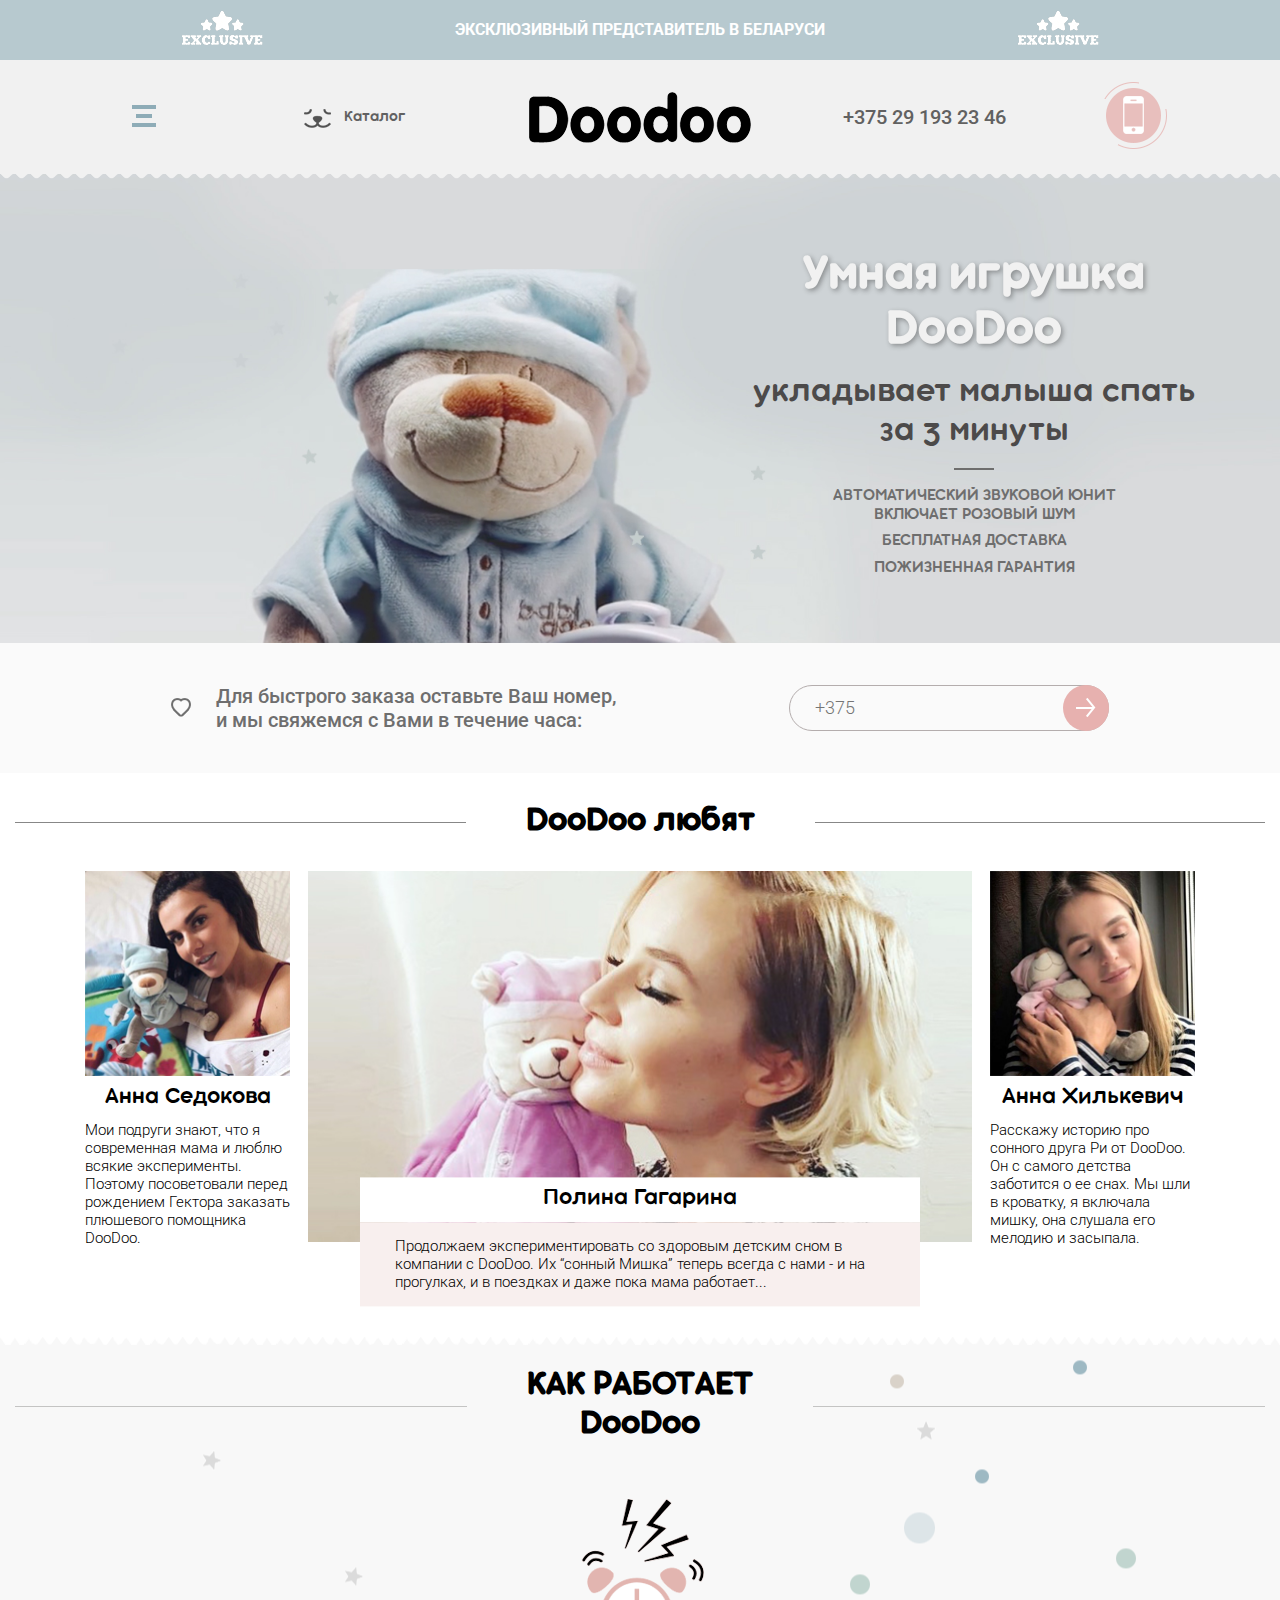
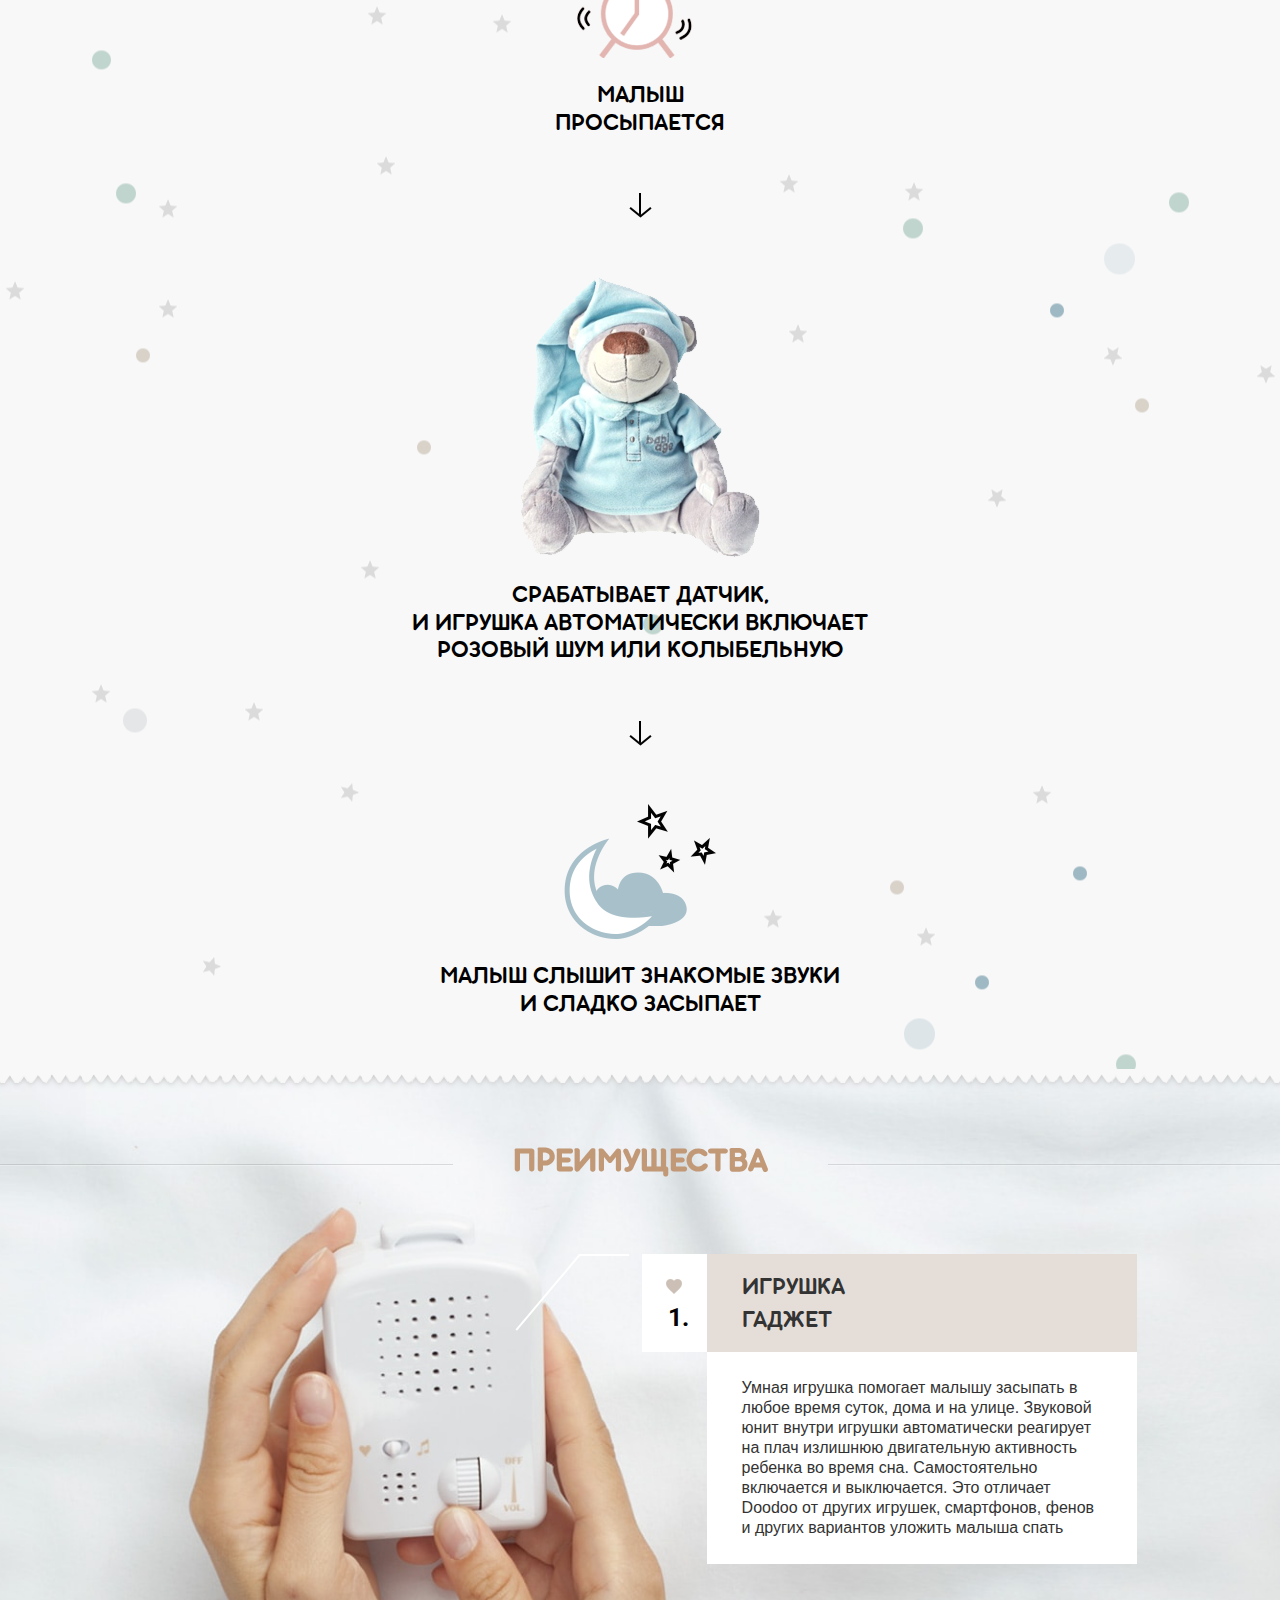
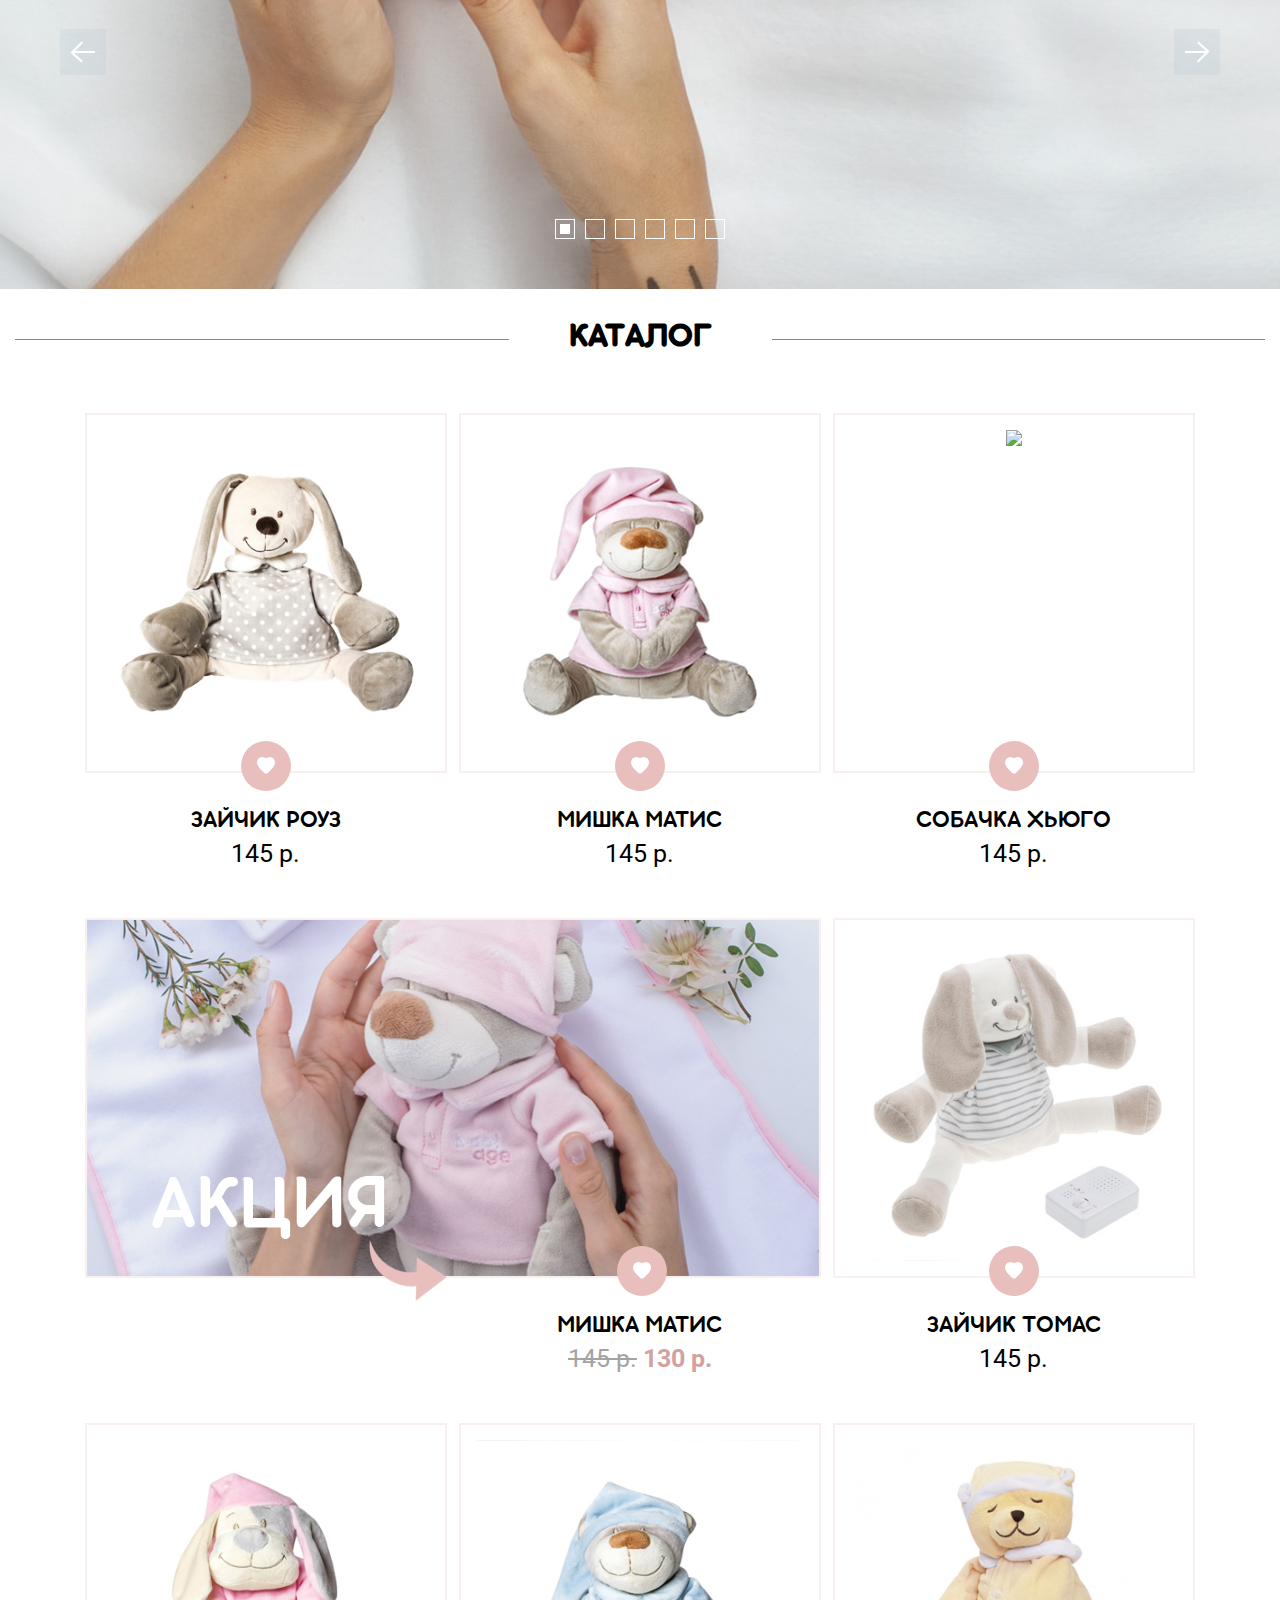
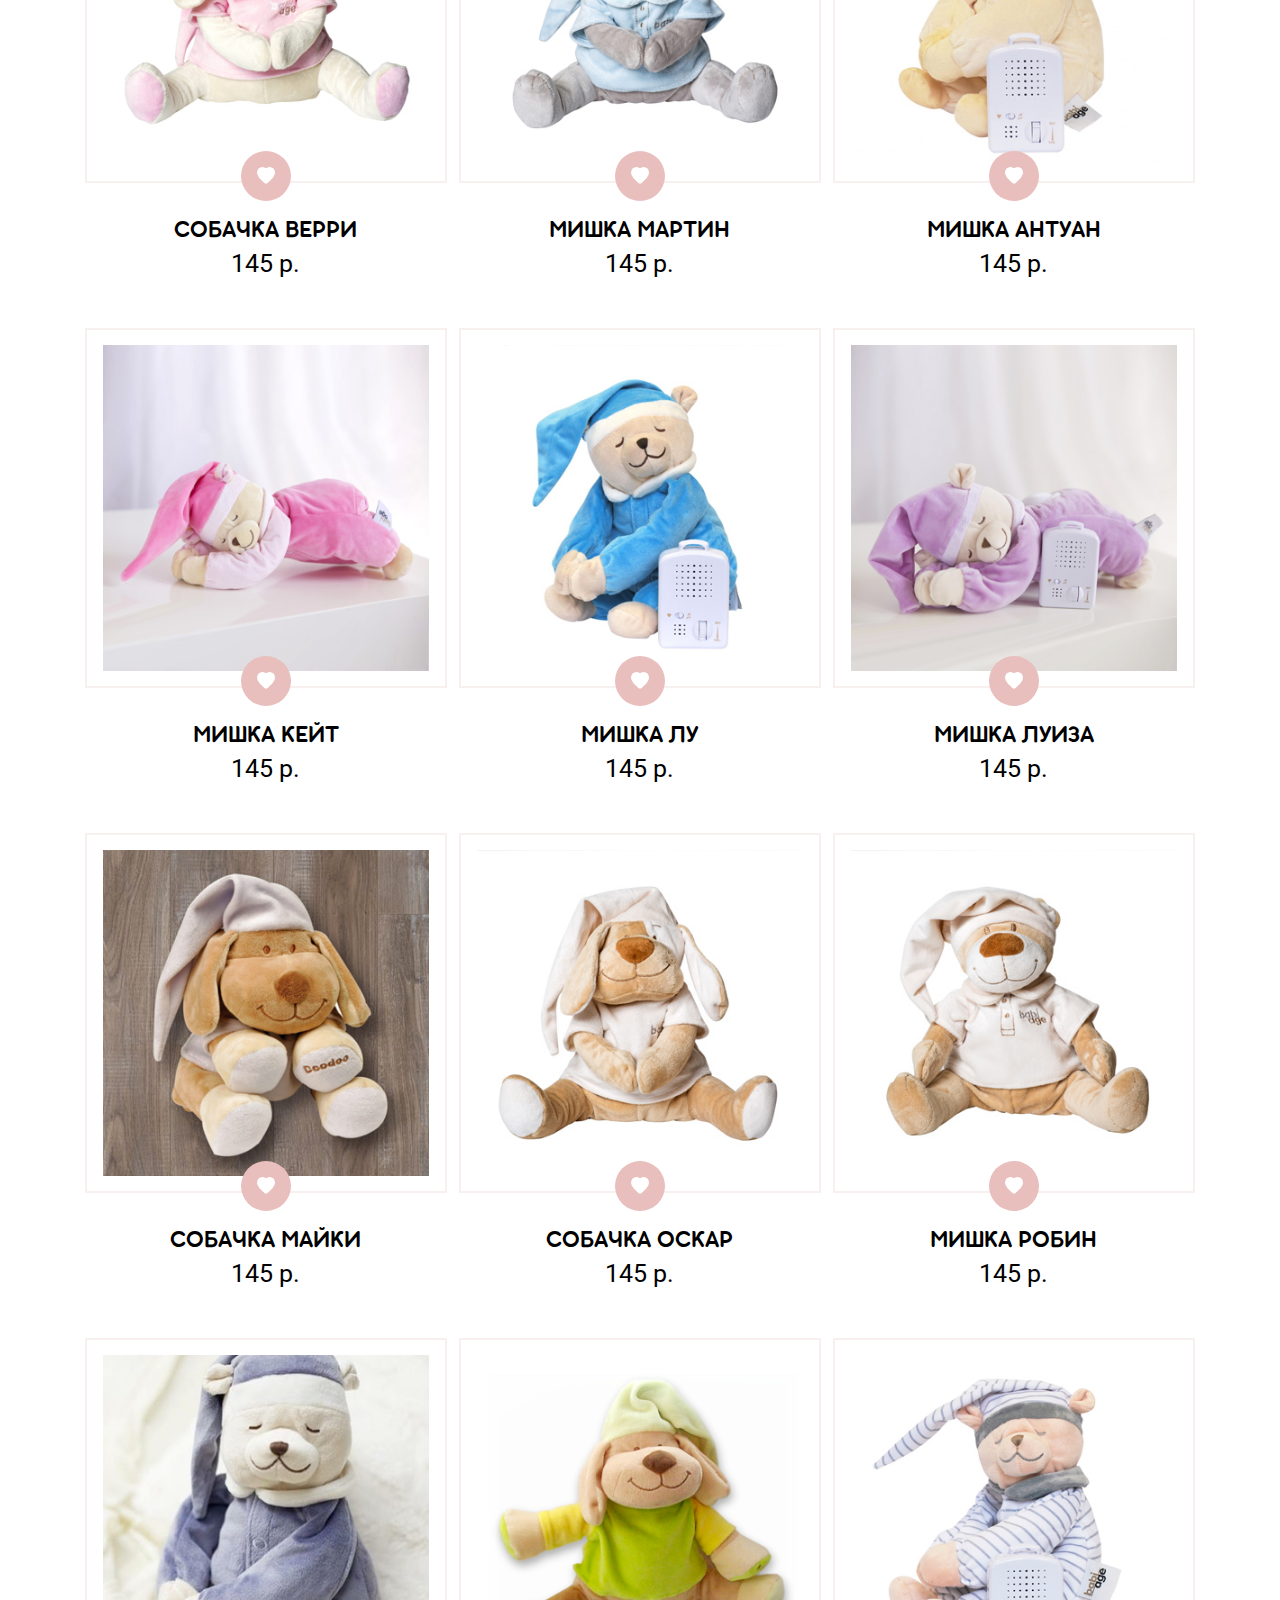
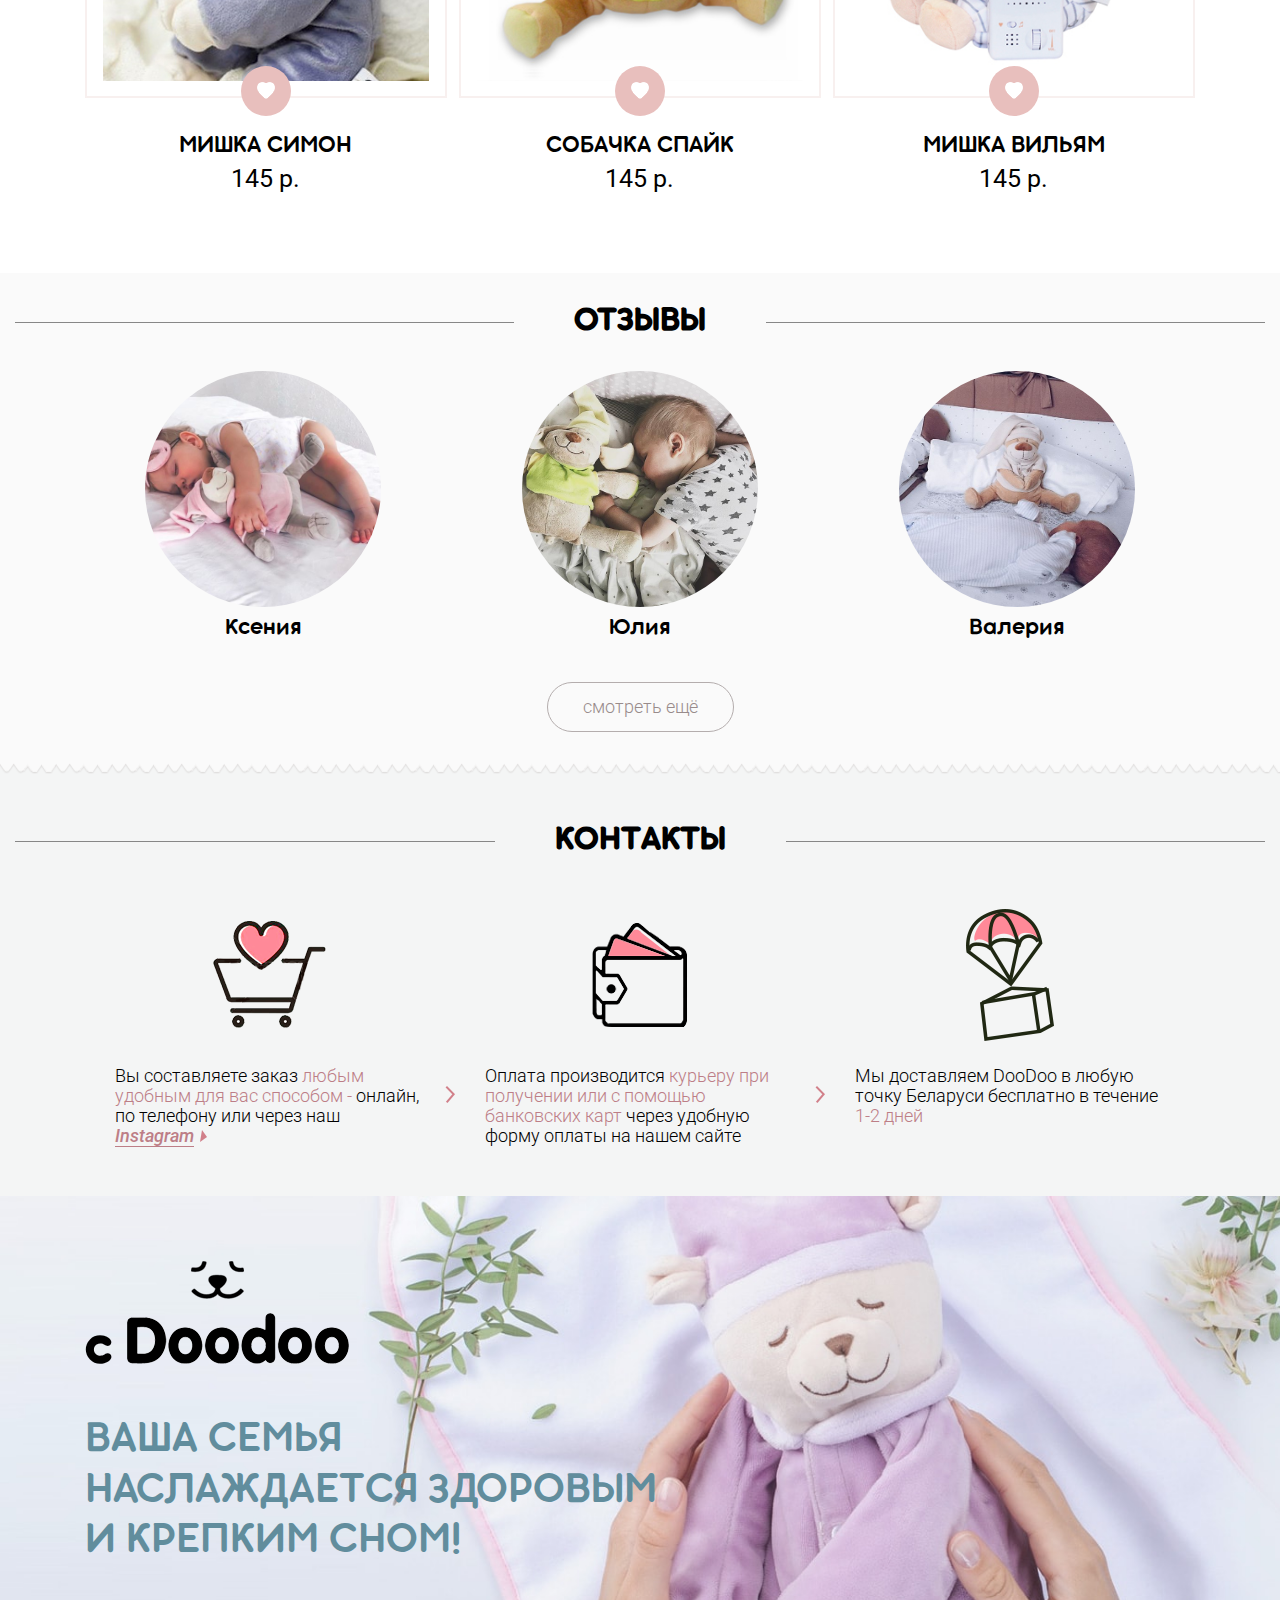
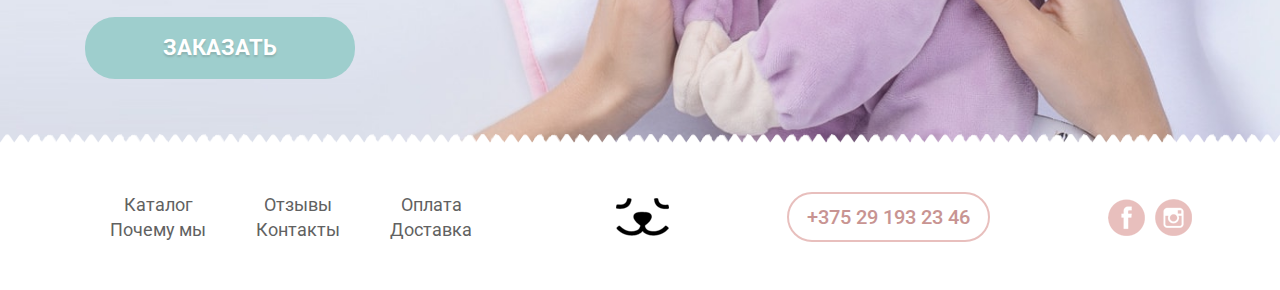
==== commit 592de99d: "work0304" ====
--- a/index.html
+++ b/index.html
@@ -76,9 +76,6 @@
 
 	<section class="main" id="main">
 		<div class="wrap">
-			<!-- <div class="main-video">
-				<iframe width="560" height="315" src="https://www.youtube.com/embed/4R-D_AbunPk?rel=0&amp;controls=0&amp;showinfo=0&amp;autoplay=1" frameborder="0" allow="autoplay; encrypted-media" allowfullscreen></iframe>
-			</div> -->
 			<div class="main-content">
 				<h1 class="h1-title">Умная игрушка <br/>DooDoo</h1>
 				<p class="h1-subtitle">укладывает малыша спать <br/>за 3 минуты</p>
@@ -118,7 +115,7 @@
 		</div>
 		<div class="wrap">
 			<div class="reviews js-reviews">
-				<a href="#review-modal" class="reviews-item js-popup-modal">
+				<a href="#review-modal" class="reviews-item js-popup-modal" data-review="review1">
 					<div class="reviews-item__photo">
 						<img src="img/anna-sedokova.jpg" alt="Анна Седокова об игрушке DooDoo">
 					</div>
@@ -127,7 +124,7 @@
 						<div class="reviews-text">Мои подруги знают, что я современная мама и люблю всякие эксперименты. Поэтому посоветовали перед рождением Гектора заказать плюшевого помощника DooDoo.</div>
 					</div>
 				</a>
-				<a href="#" class="reviews-item reviews-item--big">
+				<a href="#review-modal" class="reviews-item reviews-item--big js-popup-modal" data-review="review2">
 					<div class="reviews-item__photo">
 						<img src="img/polina-gagarina.jpg" alt="">
 					</div>
@@ -138,7 +135,7 @@
 						</div>
 					</div>
 				</a>
-				<a href="#" class="reviews-item">
+				<a href="#review-modal" class="reviews-item js-popup-modal" data-review="review3">
 					<div class="reviews-item__photo">
 						<img src="img/anna-khilkevich.jpg" alt="Анна Хилькевич об игрушке DooDoo">
 					</div>
@@ -252,7 +249,7 @@
 					<div class="catalog-item__image">
 						<img src="img/catalog/rose.jpg" alt="ЗАЙЧИК РОУЗ">
 						<img src="img/catalog/Rouz_2.jpg" alt="ЗАЙЧИК РОУЗ">
-						<a href="#order-modal" class="heart-btn js-popup-modal"><span class="heart-ico"></span>ХОЧУ КУПИТЬ</a>
+						<a href="#order-modal" class="heart-btn js-popup-modal" data-product="rose"><span class="heart-ico"></span>ХОЧУ КУПИТЬ</a>
 					</div>
 					<div class="catalog-item__title">ЗАЙЧИК РОУЗ</div>
 					<div class="catalog-item__price">145 р.</div>
@@ -261,7 +258,7 @@
 					<div class="catalog-item__image">
 						<img src="img/catalog/matis.jpg" alt="МИШКА МАТИС">
 						<img src="img/catalog/Matiss_2.jpg" alt="МИШКА МАТИС">
-						<a href="#order-modal" class="heart-btn js-popup-modal"><span class="heart-ico"></span>ХОЧУ КУПИТЬ</a>
+						<a href="#order-modal" class="heart-btn js-popup-modal" data-product="matis"><span class="heart-ico"></span>ХОЧУ КУПИТЬ</a>
 					</div>
 					<div class="catalog-item__title">МИШКА МАТИС</div>
 					<div class="catalog-item__price">145 р.</div>
@@ -270,14 +267,14 @@
 					<div class="catalog-item__image">
 						<img src="img/catalog/Hugo.jpg" alt="СОБАЧКА ХЬЮГО">
 						<img src="img/catalog/Hugo_2.jpg" alt="СОБАЧКА ХЬЮГО">
-						<a href="#order-modal" class="heart-btn js-popup-modal"><span class="heart-ico"></span>ХОЧУ КУПИТЬ</a>
+						<a href="#order-modal" class="heart-btn js-popup-modal" data-product="hugo"><span class="heart-ico"></span>ХОЧУ КУПИТЬ</a>
 					</div>
 					<div class="catalog-item__title">СОБАЧКА ХЬЮГО</div>
 					<div class="catalog-item__price">145 р.</div>
 				</div>
 				<div class="catalog-item catalog-item--big catalog-item--action">
 					<div class="catalog-item__image" style="background-image: url(img/catalog/matis-big.jpg);">
-						<a href="#order-modal" class="heart-btn js-popup-modal"><span class="heart-ico"></span>ХОЧУ КУПИТЬ</a>
+						<a href="#order-modal" class="heart-btn js-popup-modal" data-product="matis"><span class="heart-ico"></span>ХОЧУ КУПИТЬ</a>
 					</div>
 					<div class="catalog-item__title">МИШКА МАТИС</div>
 					<div class="catalog-item__price"><span class="old">145 р.</span> <span class="new">130 р.</span></div>
@@ -286,7 +283,7 @@
 					<div class="catalog-item__image">
 						<img src="img/catalog/tomas.jpg" alt="ЗАЙЧИК ТОМАС">
 						<img src="img/catalog/Tomas_2.jpg" alt="ЗАЙЧИК ТОМАС">
-						<a href="#order-modal" class="heart-btn js-popup-modal"><span class="heart-ico"></span>ХОЧУ КУПИТЬ</a>
+						<a href="#order-modal" class="heart-btn js-popup-modal" data-product="tomas"><span class="heart-ico"></span>ХОЧУ КУПИТЬ</a>
 					</div>
 					<div class="catalog-item__title">ЗАЙЧИК ТОМАС</div>
 					<div class="catalog-item__price">145 р.</div>
@@ -295,7 +292,7 @@
 					<div class="catalog-item__image">
 						<img src="img/catalog/verry.jpg" alt="СОБАЧКА ВЕРРИ">
 						<img src="img/catalog/verry_2.jpg" alt="СОБАЧКА ВЕРРИ">
-						<a href="#order-modal" class="heart-btn js-popup-modal"><span class="heart-ico"></span>ХОЧУ КУПИТЬ</a>
+						<a href="#order-modal" class="heart-btn js-popup-modal" data-product="verry"><span class="heart-ico"></span>ХОЧУ КУПИТЬ</a>
 					</div>
 					<div class="catalog-item__title">СОБАЧКА ВЕРРИ</div>
 					<div class="catalog-item__price">145 р.</div>
@@ -304,7 +301,7 @@
 					<div class="catalog-item__image">
 						<img src="img/catalog/martin.jpg" alt="МИШКА МАРТИН">
 						<img src="img/catalog/Martin_2.jpg" alt="МИШКА МАРТИН">
-						<a href="#order-modal" class="heart-btn js-popup-modal"><span class="heart-ico"></span>ХОЧУ КУПИТЬ</a>
+						<a href="#order-modal" class="heart-btn js-popup-modal" data-product="martin"><span class="heart-ico"></span>ХОЧУ КУПИТЬ</a>
 					</div>
 					<div class="catalog-item__title">МИШКА МАРТИН</div>
 					<div class="catalog-item__price">145 р.</div>
@@ -313,7 +310,7 @@
 					<div class="catalog-item__image">
 						<img src="img/catalog/antuan.jpg" alt="Мишка Антуан">
 						<img src="img/catalog/antuan_2.jpg" alt="Мишка Антуан">
-						<a href="#order-modal" class="heart-btn js-popup-modal"><span class="heart-ico"></span>ХОЧУ КУПИТЬ</a>
+						<a href="#order-modal" class="heart-btn js-popup-modal" data-product="antuan"><span class="heart-ico"></span>ХОЧУ КУПИТЬ</a>
 					</div>
 					<div class="catalog-item__title">Мишка Антуан</div>
 					<div class="catalog-item__price">145 р.</div>
@@ -322,7 +319,7 @@
 					<div class="catalog-item__image">
 						<img src="img/catalog/kate.jpg" alt="Мишка Кейт">
 						<img src="img/catalog/kate_2.jpg" alt="Мишка Кейт">
-						<a href="#order-modal" class="heart-btn js-popup-modal"><span class="heart-ico"></span>ХОЧУ КУПИТЬ</a>
+						<a href="#order-modal" class="heart-btn js-popup-modal" data-product="kate"><span class="heart-ico"></span>ХОЧУ КУПИТЬ</a>
 					</div>
 					<div class="catalog-item__title">Мишка Кейт</div>
 					<div class="catalog-item__price">145 р.</div>
@@ -331,7 +328,7 @@
 					<div class="catalog-item__image">
 						<img src="img/catalog/Lu.jpg" alt="Мишка Лу">
 						<img src="img/catalog/Lu_2.jpg" alt="Мишка Лу">
-						<a href="#order-modal" class="heart-btn js-popup-modal"><span class="heart-ico"></span>ХОЧУ КУПИТЬ</a>
+						<a href="#order-modal" class="heart-btn js-popup-modal" data-product="lu"><span class="heart-ico"></span>ХОЧУ КУПИТЬ</a>
 					</div>
 					<div class="catalog-item__title">Мишка Лу</div>
 					<div class="catalog-item__price">145 р.</div>
@@ -340,7 +337,7 @@
 					<div class="catalog-item__image">
 						<img src="img/catalog/Luisa.jpg" alt="Мишка Луиза">
 						<img src="img/catalog/Luisa_2.jpg" alt="Мишка Луиза">
-						<a href="#order-modal" class="heart-btn js-popup-modal"><span class="heart-ico"></span>ХОЧУ КУПИТЬ</a>
+						<a href="#order-modal" class="heart-btn js-popup-modal" data-product="luisa"><span class="heart-ico"></span>ХОЧУ КУПИТЬ</a>
 					</div>
 					<div class="catalog-item__title">Мишка Луиза</div>
 					<div class="catalog-item__price">145 р.</div>
@@ -349,7 +346,7 @@
 					<div class="catalog-item__image">
 						<img src="img/catalog/Maiki.jpg" alt="Собачка Майки">
 						<img src="img/catalog/Maiki_2.jpg" alt="Собачка Майки">
-						<a href="#order-modal" class="heart-btn js-popup-modal"><span class="heart-ico"></span>ХОЧУ КУПИТЬ</a>
+						<a href="#order-modal" class="heart-btn js-popup-modal" data-product="maiki"><span class="heart-ico"></span>ХОЧУ КУПИТЬ</a>
 					</div>
 					<div class="catalog-item__title">Собачка Майки</div>
 					<div class="catalog-item__price">145 р.</div>
@@ -358,7 +355,7 @@
 					<div class="catalog-item__image">
 						<img src="img/catalog/Oskar.jpg" alt="Собачка Оскар">
 						<img src="img/catalog/Oskar_2.jpg" alt="Собачка Оскар">
-						<a href="#order-modal" class="heart-btn js-popup-modal"><span class="heart-ico"></span>ХОЧУ КУПИТЬ</a>
+						<a href="#order-modal" class="heart-btn js-popup-modal" data-product="oskar"><span class="heart-ico"></span>ХОЧУ КУПИТЬ</a>
 					</div>
 					<div class="catalog-item__title">Собачка Оскар</div>
 					<div class="catalog-item__price">145 р.</div>
@@ -367,7 +364,7 @@
 					<div class="catalog-item__image">
 						<img src="img/catalog/Robin.jpg" alt="Мишка Робин">
 						<img src="img/catalog/Robin_2.jpg" alt="Мишка Робин">
-						<a href="#order-modal" class="heart-btn js-popup-modal"><span class="heart-ico"></span>ХОЧУ КУПИТЬ</a>
+						<a href="#order-modal" class="heart-btn js-popup-modal" data-product="robin"><span class="heart-ico"></span>ХОЧУ КУПИТЬ</a>
 					</div>
 					<div class="catalog-item__title">Мишка Робин</div>
 					<div class="catalog-item__price">145 р.</div>
@@ -376,7 +373,7 @@
 					<div class="catalog-item__image">
 						<img src="img/catalog/Simon.jpg" alt="Мишка Симон">
 						<img src="img/catalog/Simon_2.jpg" alt="Мишка Симон">
-						<a href="#order-modal" class="heart-btn js-popup-modal"><span class="heart-ico"></span>ХОЧУ КУПИТЬ</a>
+						<a href="#order-modal" class="heart-btn js-popup-modal" data-product="simon"><span class="heart-ico"></span>ХОЧУ КУПИТЬ</a>
 					</div>
 					<div class="catalog-item__title">Мишка Симон</div>
 					<div class="catalog-item__price">145 р.</div>
@@ -385,7 +382,7 @@
 					<div class="catalog-item__image">
 						<img src="img/catalog/Spaik.jpg" alt="Собачка Спайк">
 						<img src="img/catalog/Spaik_2.jpg" alt="Собачка Спайк">
-						<a href="#order-modal" class="heart-btn js-popup-modal"><span class="heart-ico"></span>ХОЧУ КУПИТЬ</a>
+						<a href="#order-modal" class="heart-btn js-popup-modal" data-product="spaik"><span class="heart-ico"></span>ХОЧУ КУПИТЬ</a>
 					</div>
 					<div class="catalog-item__title">Собачка Спайк</div>
 					<div class="catalog-item__price">145 р.</div>
@@ -394,7 +391,7 @@
 					<div class="catalog-item__image">
 						<img src="img/catalog/william.jpg" alt="Мишка Вильям">
 						<img src="img/catalog/william_2.jpg" alt="Мишка Вильям">
-						<a href="#order-modal" class="heart-btn js-popup-modal"><span class="heart-ico"></span>ХОЧУ КУПИТЬ</a>
+						<a href="#order-modal" class="heart-btn js-popup-modal" data-product="william"><span class="heart-ico"></span>ХОЧУ КУПИТЬ</a>
 					</div>
 					<div class="catalog-item__title">Мишка Вильям</div>
 					<div class="catalog-item__price">145 р.</div>
@@ -410,7 +407,7 @@
 		<div class="wrap">
 			<div class="rounded-reviews-wr">
 				<div class="rounded-reviews-col">
-					<a href="#review-modal" class="rounded-reviews-item js-popup-modal">
+					<a href="#review-modal" class="rounded-reviews-item js-popup-modal" data-review="review4">
 						<div class="rounded-reviews__photo" style="background-image: url('img/kseniyaivashko.jpg');">
 							<span>Читать отзыв</span>
 						</div>
@@ -418,7 +415,7 @@
 					</a>
 				</div>
 				<div class="rounded-reviews-col">
-					<a href="#" class="rounded-reviews-item js-popup-modal">
+					<a href="#review-modal" class="rounded-reviews-item js-popup-modal" data-review="review5">
 						<div class="rounded-reviews__photo" style="background-image: url('img/makarevi4.jpg');">
 							<span>Читать отзыв</span>
 						</div>
@@ -426,7 +423,7 @@
 					</a>
 				</div>
 				<div class="rounded-reviews-col">
-					<a href="#" class="rounded-reviews-item js-popup-modal">
+					<a href="#review-modal" class="rounded-reviews-item js-popup-modal" data-review="review6">
 						<div class="rounded-reviews__photo" style="background-image: url('img/vel_enamored.jpg'); background-position: right center;">
 							<span>Читать отзыв</span>
 						</div>
@@ -437,7 +434,7 @@
 			<div class="js-review-hide">
 				<div class="rounded-reviews-wr">
 					<div class="rounded-reviews-col">
-						<a href="#review-modal" class="rounded-reviews-item js-popup-modal">
+						<a href="#review-modal" class="rounded-reviews-item js-popup-modal" data-review="review7">
 							<div class="rounded-reviews__photo" style="background-image: url('img/kosmetik_klupik.jpg');">
 								<span>Читать отзыв</span>
 							</div>
@@ -445,7 +442,7 @@
 						</a>
 					</div>
 					<div class="rounded-reviews-col">
-						<a href="#" class="rounded-reviews-item js-popup-modal">
+						<a href="#review-modal" class="rounded-reviews-item js-popup-modal" data-review="review8">
 							<div class="rounded-reviews__photo" style="background-image: url('img/daria_sssh.jpg');">
 								<span>Читать отзыв</span>
 							</div>
@@ -453,7 +450,7 @@
 						</a>
 					</div>
 					<div class="rounded-reviews-col">
-						<a href="#" class="rounded-reviews-item js-popup-modal">
+						<a href="#review-modal" class="rounded-reviews-item js-popup-modal" data-review="review9">
 							<div class="rounded-reviews__photo" style="background-image: url('img/kitty_yefimenko.jpg');">
 								<span>Читать отзыв</span>
 							</div>
@@ -465,7 +462,7 @@
 			<div class="js-review-hide">
 				<div class="rounded-reviews-wr">
 					<div class="rounded-reviews-col">
-						<a href="#review-modal" class="rounded-reviews-item js-popup-modal">
+						<a href="#review-modal" class="rounded-reviews-item js-popup-modal" data-review="review10">
 							<div class="rounded-reviews__photo" style="background-image: url('img/sonya_neks_.jpg'); background-position: left center;">
 								<span>Читать отзыв</span>
 							</div>
@@ -473,7 +470,7 @@
 						</a>
 					</div>
 					<div class="rounded-reviews-col">
-						<a href="#" class="rounded-reviews-item js-popup-modal">
+						<a href="#review-modal" class="rounded-reviews-item js-popup-modal" data-review="review11">
 							<div class="rounded-reviews__photo" style="background-image: url('img/aizalovesam.jpg');">
 								<span>Читать отзыв</span>
 							</div>
@@ -481,7 +478,7 @@
 						</a>
 					</div>
 					<div class="rounded-reviews-col">
-						<a href="#" class="rounded-reviews-item js-popup-modal">
+						<a href="#review-modal" class="rounded-reviews-item js-popup-modal" data-review="review12">
 							<div class="rounded-reviews__photo" style="background-image: url('img/botanovna_.jpg'); background-position: right center;">
 								<span>Читать отзыв</span>
 							</div>
@@ -580,11 +577,6 @@
 					<a href="https://www.facebook.com/doodootoy/" class="footer-social__item soc-fb" target="_blank"></a>
 					<a href="https://www.instagram.com/doodootoy/" class="footer-social__item soc-inst" target="_blank"></a>
 				</div>
-				<div class="footer-design">
-					<a href="#" class="design-logo">
-						<img src="img/design-logo.jpg" alt="">
-					</a>
-				</div>
 			</div>
 		</div>
 	</footer>
@@ -624,26 +616,370 @@
 				<div class="order-form">
 					<div class="order-form__row">
 						<div class="order-form__left">
-							<div class="popup-slider js-popup-slider">
-								<div class="popup-slider__item">
-									<img src="img/catalog/hugo.jpg">
-								</div>
-								<div class="popup-slider__item">
-									<img src="img/catalog/matis.jpg">
-								</div>
-								<div class="popup-slider__item">
-									<img src="img/catalog/tomas.jpg">
-								</div>
-							</div>
-							<div class="popup-slider-preview js-popup-slider-preview">
-								<div class="popup-slider-preview__item">
-									<img src="img/catalog/hugo.jpg">
-								</div>
-								<div class="popup-slider-preview__item">
-									<img src="img/catalog/matis.jpg">
-								</div>
-								<div class="popup-slider-preview__item">
-									<img src="img/catalog/tomas.jpg">
+							<div class="popup-slider-antuan">
+								<div class="popup-slider js-popup-slider">
+									<div class="popup-slider__item">
+										<img src="img/catalog-detail/antuan/1.jpg">
+									</div>
+									<div class="popup-slider__item">
+										<img src="img/catalog-detail/antuan/2.jpg">
+									</div>
+									<div class="popup-slider__item">
+										<img src="img/catalog-detail/antuan/3.jpg">
+									</div>
+								</div>
+								<div class="popup-slider-preview js-popup-slider-preview">
+									<div class="popup-slider-preview__item">
+										<img src="img/catalog-detail/antuan/1.jpg">
+									</div>
+									<div class="popup-slider-preview__item">
+										<img src="img/catalog-detail/antuan/2.jpg">
+									</div>
+									<div class="popup-slider-preview__item">
+										<img src="img/catalog-detail/antuan/3.jpg">
+									</div>
+								</div>
+							</div>
+							<div class="popup-slider-hugo">
+								<div class="popup-slider js-popup-slider">
+									<div class="popup-slider__item">
+										<img src="img/catalog-detail/hugo/1.jpg">
+									</div>
+									<div class="popup-slider__item">
+										<img src="img/catalog-detail/hugo/2.jpg">
+									</div>
+									<div class="popup-slider__item">
+										<img src="img/catalog-detail/hugo/3.jpg">
+									</div>
+								</div>
+								<div class="popup-slider-preview js-popup-slider-preview">
+									<div class="popup-slider-preview__item">
+										<img src="img/catalog-detail/hugo/1.jpg">
+									</div>
+									<div class="popup-slider-preview__item">
+										<img src="img/catalog-detail/hugo/2.jpg">
+									</div>
+									<div class="popup-slider-preview__item">
+										<img src="img/catalog-detail/hugo/3.jpg">
+									</div>
+								</div>
+							</div>
+							<div class="popup-slider-kate">
+								<div class="popup-slider js-popup-slider">
+									<div class="popup-slider__item">
+										<img src="img/catalog-detail/kate/1.jpg">
+									</div>
+									<div class="popup-slider__item">
+										<img src="img/catalog-detail/kate/2.jpg">
+									</div>
+								</div>
+								<div class="popup-slider-preview js-popup-slider-preview">
+									<div class="popup-slider-preview__item">
+										<img src="img/catalog-detail/kate/1.jpg">
+									</div>
+									<div class="popup-slider-preview__item">
+										<img src="img/catalog-detail/kate/2.jpg">
+									</div>
+								</div>
+							</div>
+							<div class="popup-slider-lu">
+								<div class="popup-slider js-popup-slider">
+									<div class="popup-slider__item">
+										<img src="img/catalog-detail/lu/1.jpg">
+									</div>
+									<div class="popup-slider__item">
+										<img src="img/catalog-detail/lu/2.jpg">
+									</div>
+									<div class="popup-slider__item">
+										<img src="img/catalog-detail/lu/3.jpg">
+									</div>
+								</div>
+								<div class="popup-slider-preview js-popup-slider-preview">
+									<div class="popup-slider-preview__item">
+										<img src="img/catalog-detail/lu/1.jpg">
+									</div>
+									<div class="popup-slider-preview__item">
+										<img src="img/catalog-detail/lu/2.jpg">
+									</div>
+									<div class="popup-slider-preview__item">
+										<img src="img/catalog-detail/lu/3.jpg">
+									</div>
+								</div>
+							</div>
+							<div class="popup-slider-luisa">
+								<div class="popup-slider js-popup-slider">
+									<div class="popup-slider__item">
+										<img src="img/catalog-detail/luisa/1.jpg">
+									</div>
+									<div class="popup-slider__item">
+										<img src="img/catalog-detail/luisa/2.jpg">
+									</div>
+									<div class="popup-slider__item">
+										<img src="img/catalog-detail/luisa/3.jpg">
+									</div>
+								</div>
+								<div class="popup-slider-preview js-popup-slider-preview">
+									<div class="popup-slider-preview__item">
+										<img src="img/catalog-detail/luisa/1.jpg">
+									</div>
+									<div class="popup-slider-preview__item">
+										<img src="img/catalog-detail/luisa/2.jpg">
+									</div>
+									<div class="popup-slider-preview__item">
+										<img src="img/catalog-detail/luisa/3.jpg">
+									</div>
+								</div>
+							</div>
+							<div class="popup-slider-maiki">
+								<div class="popup-slider js-popup-slider">
+									<div class="popup-slider__item">
+										<img src="img/catalog-detail/maiki/1.jpg">
+									</div>
+									<div class="popup-slider__item">
+										<img src="img/catalog-detail/maiki/2.jpg">
+									</div>
+								</div>
+								<div class="popup-slider-preview js-popup-slider-preview">
+									<div class="popup-slider-preview__item">
+										<img src="img/catalog-detail/maiki/1.jpg">
+									</div>
+									<div class="popup-slider-preview__item">
+										<img src="img/catalog-detail/maiki/2.jpg">
+									</div>
+								</div>
+							</div>
+							<div class="popup-slider-martin">
+								<div class="popup-slider js-popup-slider">
+									<div class="popup-slider__item">
+										<img src="img/catalog-detail/martin/1.jpg">
+									</div>
+									<div class="popup-slider__item">
+										<img src="img/catalog-detail/martin/2.jpg">
+									</div>
+									<div class="popup-slider__item">
+										<img src="img/catalog-detail/martin/3.jpg">
+									</div>
+								</div>
+								<div class="popup-slider-preview js-popup-slider-preview">
+									<div class="popup-slider-preview__item">
+										<img src="img/catalog-detail/martin/1.jpg">
+									</div>
+									<div class="popup-slider-preview__item">
+										<img src="img/catalog-detail/martin/2.jpg">
+									</div>
+									<div class="popup-slider-preview__item">
+										<img src="img/catalog-detail/martin/3.jpg">
+									</div>
+								</div>
+							</div>
+							<div class="popup-slider-matis">
+								<div class="popup-slider js-popup-slider">
+									<div class="popup-slider__item">
+										<img src="img/catalog-detail/matis/1.jpg">
+									</div>
+									<div class="popup-slider__item">
+										<img src="img/catalog-detail/matis/2.jpg">
+									</div>
+									<div class="popup-slider__item">
+										<img src="img/catalog-detail/matis/3.jpg">
+									</div>
+								</div>
+								<div class="popup-slider-preview js-popup-slider-preview">
+									<div class="popup-slider-preview__item">
+										<img src="img/catalog-detail/matis/1.jpg">
+									</div>
+									<div class="popup-slider-preview__item">
+										<img src="img/catalog-detail/matis/2.jpg">
+									</div>
+									<div class="popup-slider-preview__item">
+										<img src="img/catalog-detail/matis/3.jpg">
+									</div>
+								</div>
+							</div>
+							<div class="popup-slider-oskar">
+								<div class="popup-slider js-popup-slider">
+									<div class="popup-slider__item">
+										<img src="img/catalog-detail/oskar/1.jpg">
+									</div>
+									<div class="popup-slider__item">
+										<img src="img/catalog-detail/oskar/2.jpg">
+									</div>
+									<div class="popup-slider__item">
+										<img src="img/catalog-detail/oskar/3.jpg">
+									</div>
+								</div>
+								<div class="popup-slider-preview js-popup-slider-preview">
+									<div class="popup-slider-preview__item">
+										<img src="img/catalog-detail/oskar/1.jpg">
+									</div>
+									<div class="popup-slider-preview__item">
+										<img src="img/catalog-detail/oskar/2.jpg">
+									</div>
+									<div class="popup-slider-preview__item">
+										<img src="img/catalog-detail/oskar/3.jpg">
+									</div>
+								</div>
+							</div>
+							<div class="popup-slider-robin">
+								<div class="popup-slider js-popup-slider">
+									<div class="popup-slider__item">
+										<img src="img/catalog-detail/robin/1.jpg">
+									</div>
+									<div class="popup-slider__item">
+										<img src="img/catalog-detail/robin/2.jpg">
+									</div>
+									<div class="popup-slider__item">
+										<img src="img/catalog-detail/robin/3.jpg">
+									</div>
+								</div>
+								<div class="popup-slider-preview js-popup-slider-preview">
+									<div class="popup-slider-preview__item">
+										<img src="img/catalog-detail/robin/1.jpg">
+									</div>
+									<div class="popup-slider-preview__item">
+										<img src="img/catalog-detail/robin/2.jpg">
+									</div>
+									<div class="popup-slider-preview__item">
+										<img src="img/catalog-detail/robin/3.jpg">
+									</div>
+								</div>
+							</div>
+							<div class="popup-slider-rose">
+								<div class="popup-slider js-popup-slider">
+									<div class="popup-slider__item">
+										<img src="img/catalog-detail/rose/1.jpg">
+									</div>
+									<div class="popup-slider__item">
+										<img src="img/catalog-detail/rose/2.jpg">
+									</div>
+									<div class="popup-slider__item">
+										<img src="img/catalog-detail/rose/3.jpg">
+									</div>
+								</div>
+								<div class="popup-slider-preview js-popup-slider-preview">
+									<div class="popup-slider-preview__item">
+										<img src="img/catalog-detail/rose/1.jpg">
+									</div>
+									<div class="popup-slider-preview__item">
+										<img src="img/catalog-detail/rose/2.jpg">
+									</div>
+									<div class="popup-slider-preview__item">
+										<img src="img/catalog-detail/rose/3.jpg">
+									</div>
+								</div>
+							</div>
+							<div class="popup-slider-simon">
+								<div class="popup-slider js-popup-slider">
+									<div class="popup-slider__item">
+										<img src="img/catalog-detail/simon/1.jpg">
+									</div>
+									<div class="popup-slider__item">
+										<img src="img/catalog-detail/simon/2.jpg">
+									</div>
+								</div>
+								<div class="popup-slider-preview js-popup-slider-preview">
+									<div class="popup-slider-preview__item">
+										<img src="img/catalog-detail/simon/1.jpg">
+									</div>
+									<div class="popup-slider-preview__item">
+										<img src="img/catalog-detail/simon/2.jpg">
+									</div>
+								</div>
+							</div>
+							<div class="popup-slider-spaik">
+								<div class="popup-slider js-popup-slider">
+									<div class="popup-slider__item">
+										<img src="img/catalog-detail/spaik/1.jpg">
+									</div>
+									<div class="popup-slider__item">
+										<img src="img/catalog-detail/spaik/2.jpg">
+									</div>
+									<div class="popup-slider__item">
+										<img src="img/catalog-detail/spaik/3.jpg">
+									</div>
+								</div>
+								<div class="popup-slider-preview js-popup-slider-preview">
+									<div class="popup-slider-preview__item">
+										<img src="img/catalog-detail/spaik/1.jpg">
+									</div>
+									<div class="popup-slider-preview__item">
+										<img src="img/catalog-detail/spaik/2.jpg">
+									</div>
+									<div class="popup-slider-preview__item">
+										<img src="img/catalog-detail/spaik/3.jpg">
+									</div>
+								</div>
+							</div>
+							<div class="popup-slider-tomas">
+								<div class="popup-slider js-popup-slider">
+									<div class="popup-slider__item">
+										<img src="img/catalog-detail/tomas/1.jpg">
+									</div>
+									<div class="popup-slider__item">
+										<img src="img/catalog-detail/tomas/2.jpg">
+									</div>
+									<div class="popup-slider__item">
+										<img src="img/catalog-detail/tomas/3.jpg">
+									</div>
+								</div>
+								<div class="popup-slider-preview js-popup-slider-preview">
+									<div class="popup-slider-preview__item">
+										<img src="img/catalog-detail/tomas/1.jpg">
+									</div>
+									<div class="popup-slider-preview__item">
+										<img src="img/catalog-detail/tomas/2.jpg">
+									</div>
+									<div class="popup-slider-preview__item">
+										<img src="img/catalog-detail/tomas/3.jpg">
+									</div>
+								</div>
+							</div>
+							<div class="popup-slider-verry">
+								<div class="popup-slider js-popup-slider">
+									<div class="popup-slider__item">
+										<img src="img/catalog-detail/verry/1.jpg">
+									</div>
+									<div class="popup-slider__item">
+										<img src="img/catalog-detail/verry/2.jpg">
+									</div>
+									<div class="popup-slider__item">
+										<img src="img/catalog-detail/verry/3.jpg">
+									</div>
+								</div>
+								<div class="popup-slider-preview js-popup-slider-preview">
+									<div class="popup-slider-preview__item">
+										<img src="img/catalog-detail/verry/1.jpg">
+									</div>
+									<div class="popup-slider-preview__item">
+										<img src="img/catalog-detail/verry/2.jpg">
+									</div>
+									<div class="popup-slider-preview__item">
+										<img src="img/catalog-detail/verry/3.jpg">
+									</div>
+								</div>
+							</div>
+							<div class="popup-slider-william">
+								<div class="popup-slider js-popup-slider">
+									<div class="popup-slider__item">
+										<img src="img/catalog-detail/william/1.jpg">
+									</div>
+									<div class="popup-slider__item">
+										<img src="img/catalog-detail/william/2.jpg">
+									</div>
+									<div class="popup-slider__item">
+										<img src="img/catalog-detail/william/3.jpg">
+									</div>
+								</div>
+								<div class="popup-slider-preview js-popup-slider-preview">
+									<div class="popup-slider-preview__item">
+										<img src="img/catalog-detail/william/1.jpg">
+									</div>
+									<div class="popup-slider-preview__item">
+										<img src="img/catalog-detail/william/2.jpg">
+									</div>
+									<div class="popup-slider-preview__item">
+										<img src="img/catalog-detail/william/3.jpg">
+									</div>
 								</div>
 							</div>
 						</div>
@@ -691,7 +1027,7 @@
 			<span class="popup-modal-dismiss icon-cross"></span>
 		</div>
 		<div class="popup-block__body">
-			<div class="">
+			<div class="popup-review-1">
 				<div class="popup-title">Анна Седокова</div>
 				<div class="popup-text">
 				Как вы думаете я успеваю записывать песни, ездить на концерты, встречаться с
@@ -710,13 +1046,13 @@
 				которым он не расстаётся, даже когда мы на прогулке или в дороге. Е А ещё он
 				такой клёвый на ощупь, сама бы с ним в обнимку засыпала.</div>
 			</div>
-			<div class="">
+			<div class="popup-review-2">
 				<div class="popup-title">Полина Гагарина</div>
 				<div class="popup-text">Этот мишка изменил мое отношение к детскому сну. Вместе с ним мы крепче спим, меньше капризничаем и, мне кажется, видим первые сладкие сны)<br/>
 				Всё просто, у нас в доме появился мягкий, уютный нянь. Это умная игрушка от @doodootoys. Я нашла её в инстаграме. На днях уложила Мию и рядом положила этого мишку. Через полчаса малышка заплакала. Я хотела подойти и убаюкать её, но игрушка сама включила розовый шум. Такой звук дети слышат в мамином животе во время беременности. Мия поворочалась и почти сразу уснула, а я в полном изумлении продолжила заниматься своими делами.<br/>
-				Родители, вы понимаете, что это открытие не знаю как для вас, но для меня настоящая находка?! Это просто гениально, почему об этих игрушках не говорят по телевизору? ̅Теперь мишка наш лучший друг и помощник в убаюкивании. Когда Мия подрастёт, я переключу режим на колыбельную!</div>
-			</div>
-			<div class="">
+				Родители, вы понимаете, что это открытие не знаю как для вас, но для меня настоящая находка?! Это просто гениально, почему об этих игрушках не говорят по телевизору? Теперь мишка наш лучший друг и помощник в убаюкивании. Когда Мия подрастёт, я переключу режим на колыбельную!</div>
+			</div>
+			<div class="popup-review-3">
 				<div class="popup-title">Анна Хилькевич</div>
 				<div class="popup-text">Расскажу историю про сонного друга Ри от @doodootoy.
 				Он с самого детства заботится о ее снах. Мы шли в кроватку, я включала мишку,
@@ -730,7 +1066,7 @@
 				Интересно, как дальше будет развиваться их дружба?</div>
 			</div>
 			<!-- Круглые отзывы -->
-			<div class="">
+			<div class="popup-review-4">
 				<div class="popup-title">Ксения <br/><a href="https://www.instagram.com/kseniyaivashko/">@kseniyaivashko</a></div>
 				<div class="popup-text">
 					Долго ломала голову над подарком к 8 марта для Алишки. Хотелось подарить игрушку и не
@@ -752,7 +1088,7 @@
 					@doodootoy.
 				</div>
 			</div>
-			<div class="">
+			<div class="popup-review-5">
 				<div class="popup-title">Юлия <br/><a href="https://www.instagram.com/makarevi4/">@makarevi4</a></div>
 				<div class="popup-text">
 					Это будет очень-очень большой пост-отзыв об игрушке @doodootoy.
@@ -760,7 +1096,7 @@
 					меня не получилось, sorry.<br/>
 					Пожалуйста, кому интересно было прочитать и оказалась полезна эта информация и заодно
 					как некое поощерение за всю эту мою писанину поставьте в комментариях просто любой
-					смайлик 􀍺 Мне будет приятна ваша обратная реакция.<br/>
+					смайлик Мне будет приятна ваша обратная реакция.<br/>
 					Итак, прошёл ровно месяц как мы пользуемся этой игрушкой и я хочу поделится с вами своими
 					впечатлениями о ней и нашим опытом.<br/>
 					Тема сна у малышей очень объёмная и я не стану в рамках моего отзыва подробно писать о
@@ -783,7 +1119,7 @@
 					поглаживаниями по головке и моим присутствием рядом.
 				</div>
 			</div>
-			<div class="">
+			<div class="popup-review-6">
 				<div class="popup-title">Валерия <br/><a href="https://www.instagram.com/vel_enamored/">@vel_enamored</a></div>
 				<div class="popup-text">
 					Наверное, для каждой молодой мамы одной из проблем является сон малыша. «Как его
@@ -795,7 +1131,7 @@
 					Послушала и удивилась как под это можно спать. Но решила, что мы все же попробуем эту
 					«новую технологию». Так у нас появился мишка @doodootoy.<br/>
 					По совету продавца звуковой блок я взяла с собой ещё в роддом, но что-то мы вообще не
-					подружились и первую неделю дома я тоже уже отчаялась, что на малыше это не работает 􀎅 .
+					подружились и первую неделю дома я тоже уже отчаялась, что на малыше это не работает.
 					Но как-то незаметно, примерно дней 5 назад каким-то чудом этот шум начал усыплять Дёмку. Я
 					до сих пор не верю, что это работает. Теперь каждый сон (и ночной, и дневной) блок всегда
 					лежит рядом с ребёнком. И кстати он сам реагирует на то, когда малыш просыпается и
@@ -811,7 +1147,7 @@
 					Кто пробовал, ваши детки засыпали под белый шум?
 				</div>
 			</div>
-			<div class="">
+			<div class="popup-review-7">
 				<div class="popup-title">Юлия <br/><a href="https://www.instagram.com/kosmetik_klupik/">@kosmetik_klupik</a></div>
 				<div class="popup-text">
 					Спасибо нашему Деду морозу и @doodootoy за этого замечательного мишку - Марселя (или
@@ -822,7 +1158,7 @@
 					#любимыйсынок #Сашенька
 				</div>
 			</div>
-			<div class="">
+			<div class="popup-review-8">
 				<div class="popup-title">Дарья <br/><a href="https://www.instagram.com/daria_sss/">@daria_sssh</a></div>
 				<div class="popup-text">
 					Воссоединение моих заек произошло.<br/>
@@ -837,7 +1173,7 @@
 					s#minsk#belarus#минск#беларусь#дуду#дудутойс#тепло#инстамама#блогмамы
 				</div>
 			</div>
-			<div class="">
+			<div class="popup-review-9">
 				<div class="popup-title">Екатерина <br/><a href="https://www.instagram.com/kitty_yefimenko/">@kitty_yefimenko</a></div>
 				<div class="popup-text">
 					К нам сегодня приехал этот легендарный мишка Матис @doodootoy. Говорят, с ним ребёнок
@@ -847,7 +1183,7 @@
 					@doodootoy #doodoo #doodootoys_official #lovemybaby
 				</div>
 			</div>
-			<div class="">
+			<div class="popup-review-10">
 				<div class="popup-title">София <br/><a href="https://www.instagram.com/sonya_neks_/">@sonya_neks_</a></div>
 				<div class="popup-text">
 					У нас новая игрушка. Помимо того, что мишка идеально вписался в интерьер, так он оказался
@@ -860,7 +1196,7 @@
 					Еще мишка работает, как ночник, переливается разными цветами (засняла в сториз).
 				</div>
 			</div>
-			<div class="">
+			<div class="popup-review-11">
 				<div class="popup-title">Айза <br/><a href="https://www.instagram.com/aizalovesam/">@aizalovesam</a></div>
 				<div class="popup-text">
 					С добрым утром, любимые!!! У Элвиса есть две любимые игрушки! И обе зайки) зайчик
@@ -872,7 +1208,7 @@
 					другом) а вот ещё одно, год спустя) время летит, а Дуду @doodootoy с нами)
 				</div>
 			</div>
-			<div class="">
+			<div class="popup-review-12">
 				<div class="popup-title">Алина <br/><a href="https://www.instagram.com/botanovna_/">@botanovna_</a></div>
 				<div class="popup-text">
 					Это игрушка, которая поможет нам спать крепче.<br/>
--- a/css/styles.css
+++ b/css/styles.css
@@ -1056,7 +1056,7 @@
 .popup-block#review-modal .popup-text {
   text-align: left;
   font-size: 16px;
-  line-height: 1.2;
+  line-height: 1.3;
   font-family: 'Roboto', sans-serif;
   font-weight: 300;
   color: #000000;
@@ -1505,6 +1505,128 @@
   max-height: 80px;
   display: inline-block;
 }
+.popup-review-1,
+.popup-review-2,
+.popup-review-3,
+.popup-review-4,
+.popup-review-5,
+.popup-review-6,
+.popup-review-7,
+.popup-review-8,
+.popup-review-9,
+.popup-review-10,
+.popup-review-11,
+.popup-review-12 {
+  display: none;
+}
+.review1 .popup-review-1 {
+  display: block;
+}
+.review2 .popup-review-2 {
+  display: block;
+}
+.review3 .popup-review-3 {
+  display: block;
+}
+.review4 .popup-review-4 {
+  display: block;
+}
+.review5 .popup-review-5 {
+  display: block;
+}
+.review1 .popup-review-1 {
+  display: block;
+}
+.review6 .popup-review-6 {
+  display: block;
+}
+.review7 .popup-review-7 {
+  display: block;
+}
+.review8 .popup-review-8 {
+  display: block;
+}
+.review9 .popup-review-9 {
+  display: block;
+}
+.review10 .popup-review-10 {
+  display: block;
+}
+.review11 .popup-review-11 {
+  display: block;
+}
+.review12 .popup-review-12 {
+  display: block;
+}
+.popup-slider-antuan,
+.popup-slider-hugo,
+.popup-slider-kate,
+.popup-slider-lu,
+.popup-slider-luisa,
+.popup-slider-martin,
+.popup-slider-matis,
+.popup-slider-maiki,
+.popup-slider-oskar,
+.popup-slider-robin,
+.popup-slider-rose,
+.popup-slider-simon,
+.popup-slider-spaik,
+.popup-slider-tomas,
+.popup-slider-verry,
+.popup-slider-william {
+  display: none;
+}
+.antuan .popup-slider-antuan {
+  display: block;
+}
+.hugo .popup-slider-hugo {
+  display: block;
+}
+.kate .popup-slider-kate {
+  display: block;
+}
+.lu .popup-slider-lu {
+  display: block;
+}
+.luisa .popup-slider-luisa {
+  display: block;
+}
+.martin .popup-slider-martin {
+  display: block;
+}
+.maiki .popup-slider-maiki {
+  display: block;
+}
+.matis .popup-slider-matis {
+  display: block;
+}
+.oskar .popup-slider-oskar {
+  display: block;
+}
+.robin .popup-slider-robin {
+  display: block;
+}
+.rose .popup-slider-rose {
+  display: block;
+}
+.simon .popup-slider-simon {
+  display: block;
+}
+.spaik .popup-slider-spaik {
+  display: block;
+}
+.tomas .popup-slider-tomas {
+  display: block;
+}
+.antuan .popup-slider-antuan {
+  display: block;
+}
+.verry .popup-slider-verry {
+  display: block;
+}
+.william .popup-slider-william {
+  display: block;
+}
 @media (max-width: 1199px) {
   .wrap {
     max-width: 960px;
@@ -1591,7 +1713,8 @@
   .phone-btn {
     width: 50px;
     height: 50px;
-    background-size: 48px;
+    background-size: 46px;
+    background-position: 50% 50%;
   }
   .menu:before {
     display: none;
@@ -1755,6 +1878,13 @@
   .reviews-item--big .reviews-text {
     padding: 15px 20px;
   }
+  .rounded-reviews__photo {
+    width: 200px;
+    height: 200px;
+  }
+  .rounded-reviews__photo span {
+    line-height: 200px;
+  }
 }
 @media (max-width: 767px) {
   .wrap {
@@ -1818,10 +1948,12 @@
     padding: 0;
   }
   .main {
-    padding: 25px 0;
-  }
-  .main-video {
-    padding-bottom: 36%;
+    background-size: 1400px;
+    background-position: 34% 100%;
+    background-color: #d9dadc;
+  }
+  .main-content {
+    padding: 0 0 320px;
   }
   .works__item {
     width: 100%;
@@ -2093,4 +2225,24 @@
   .catalog-item .heart-btn span {
     opacity: 0;
   }
-}
+  .rounded-reviews-wr {
+    display: block;
+  }
+  .rounded-reviews-col {
+    width: 100%;
+    margin-bottom: 20px;
+  }
+}
+@media (max-width: 479px) {
+  .main {
+    background-size: 400%;
+    background-position: 40% 100%;
+    background-color: #d9dadc;
+  }
+  .main-content {
+    padding: 0 0 90%;
+  }
+  .popup-block#review-modal .popup-block__body {
+    padding: 25px 25px 30px;
+  }
+}
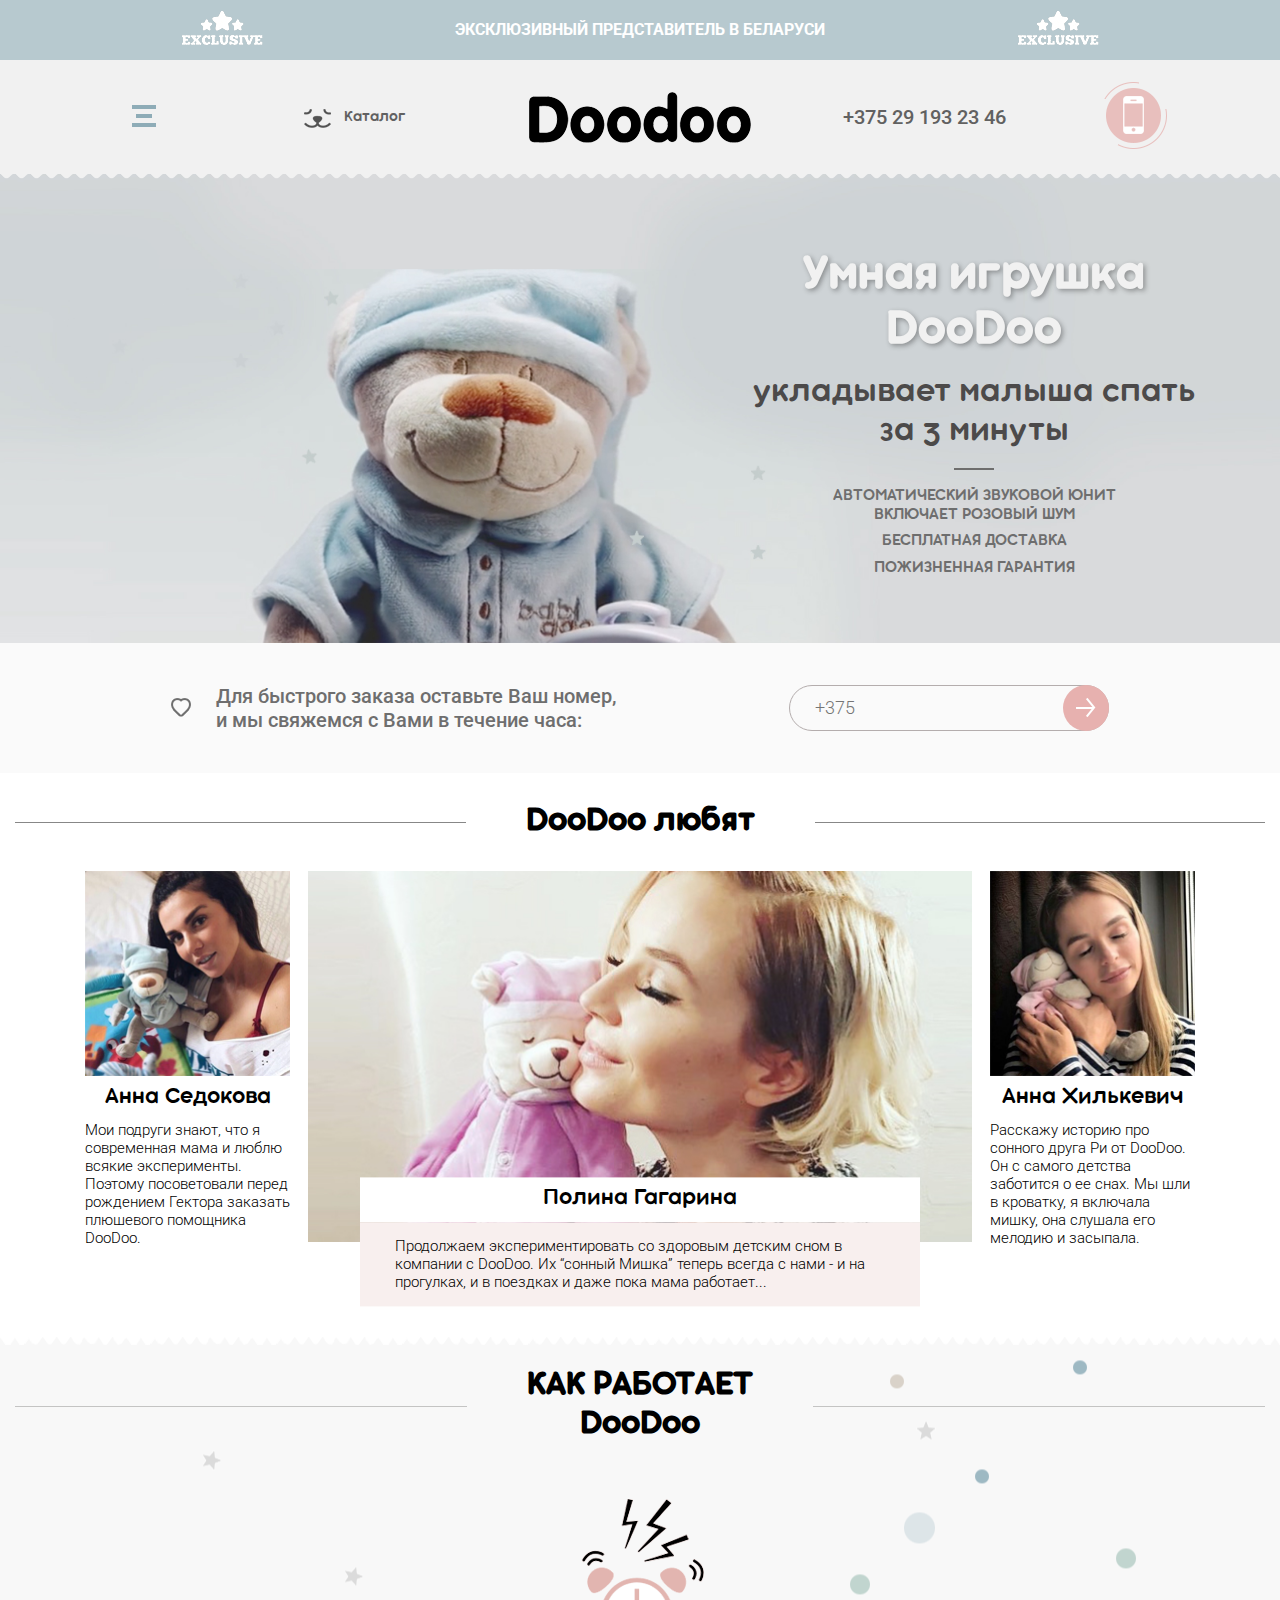
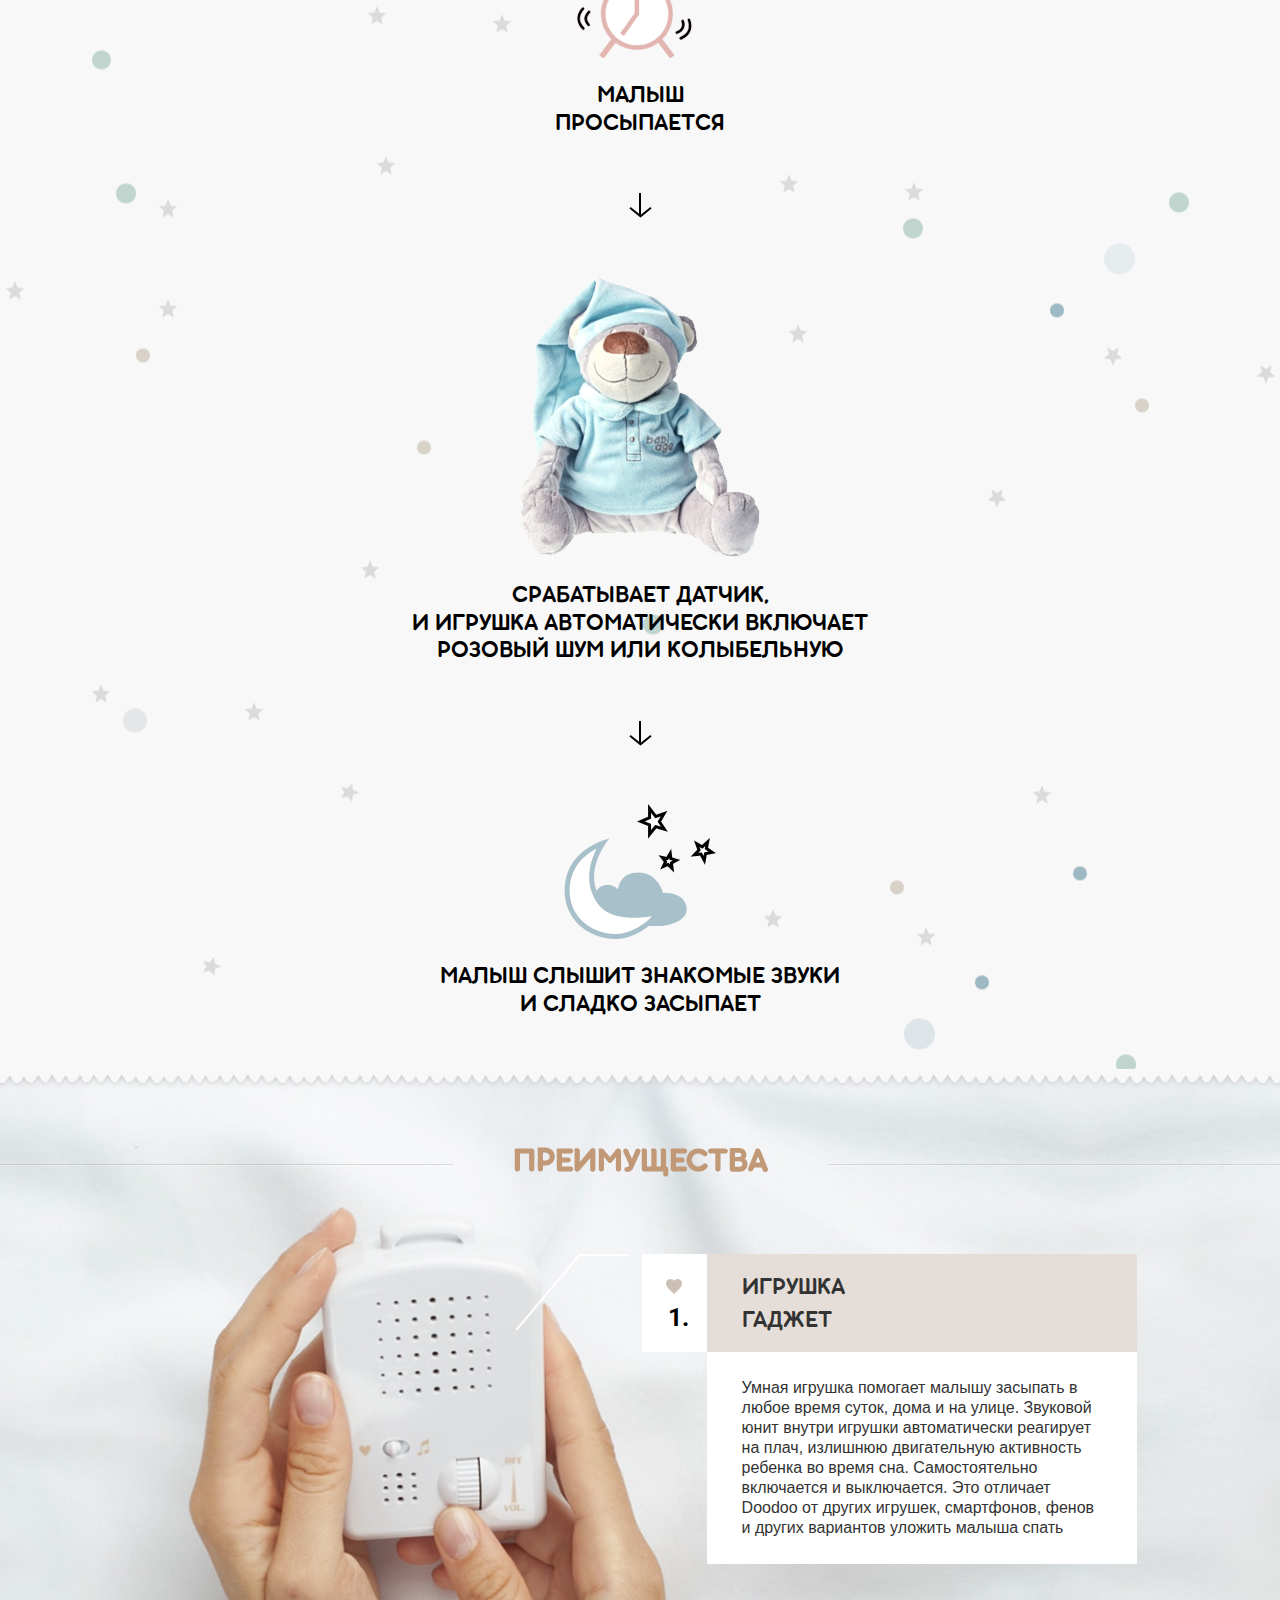
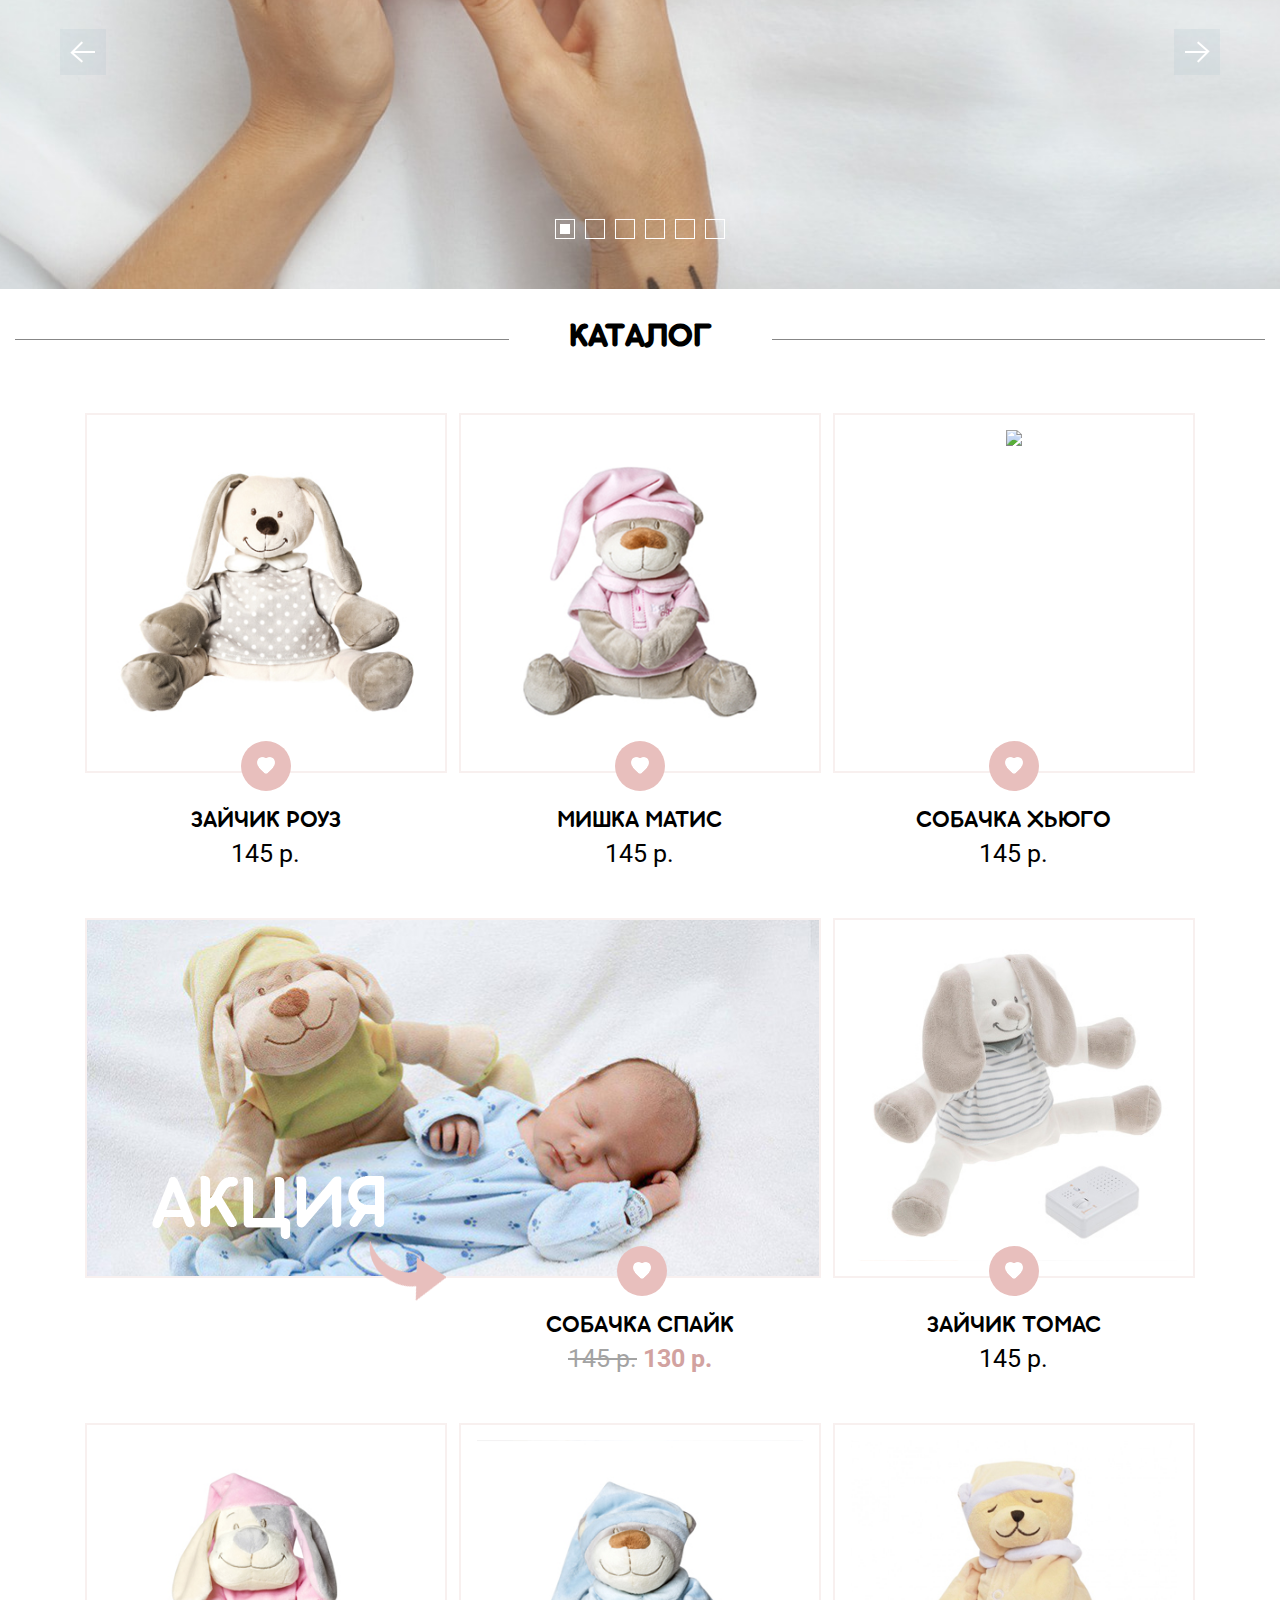
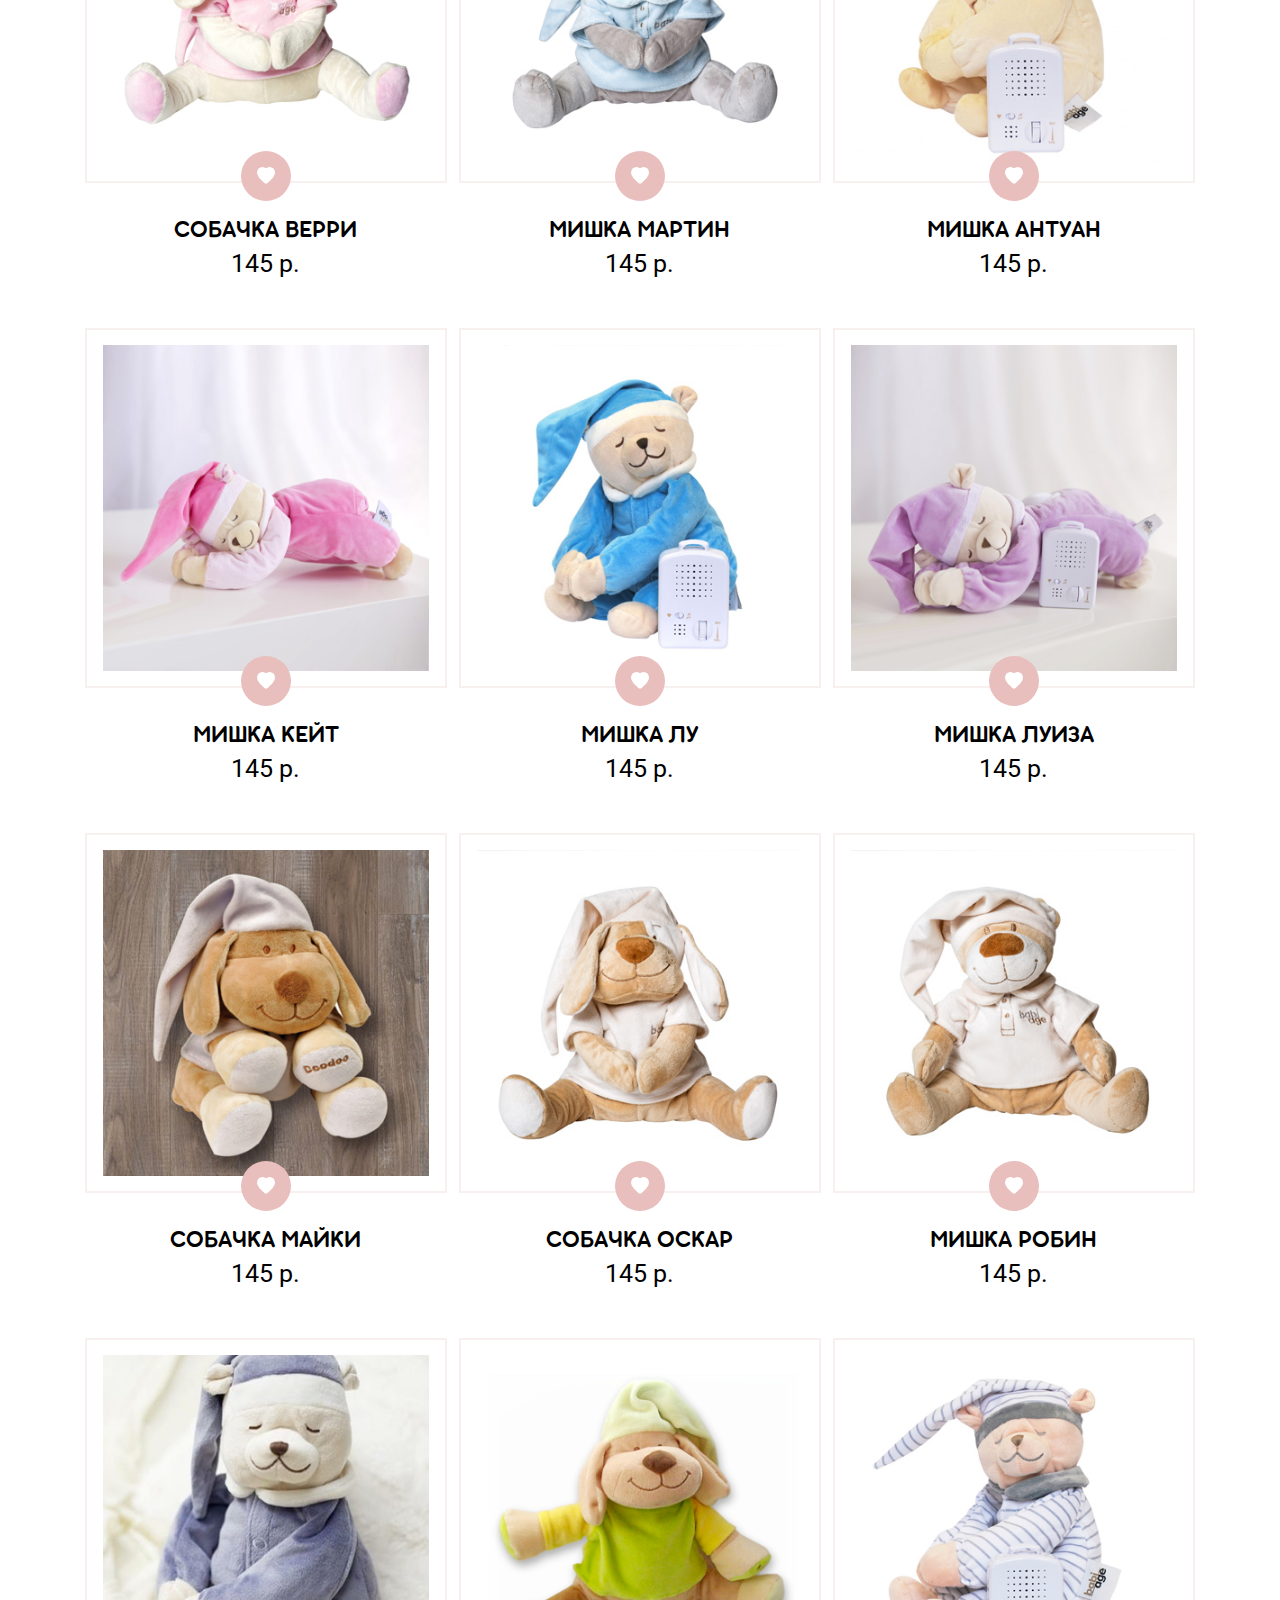
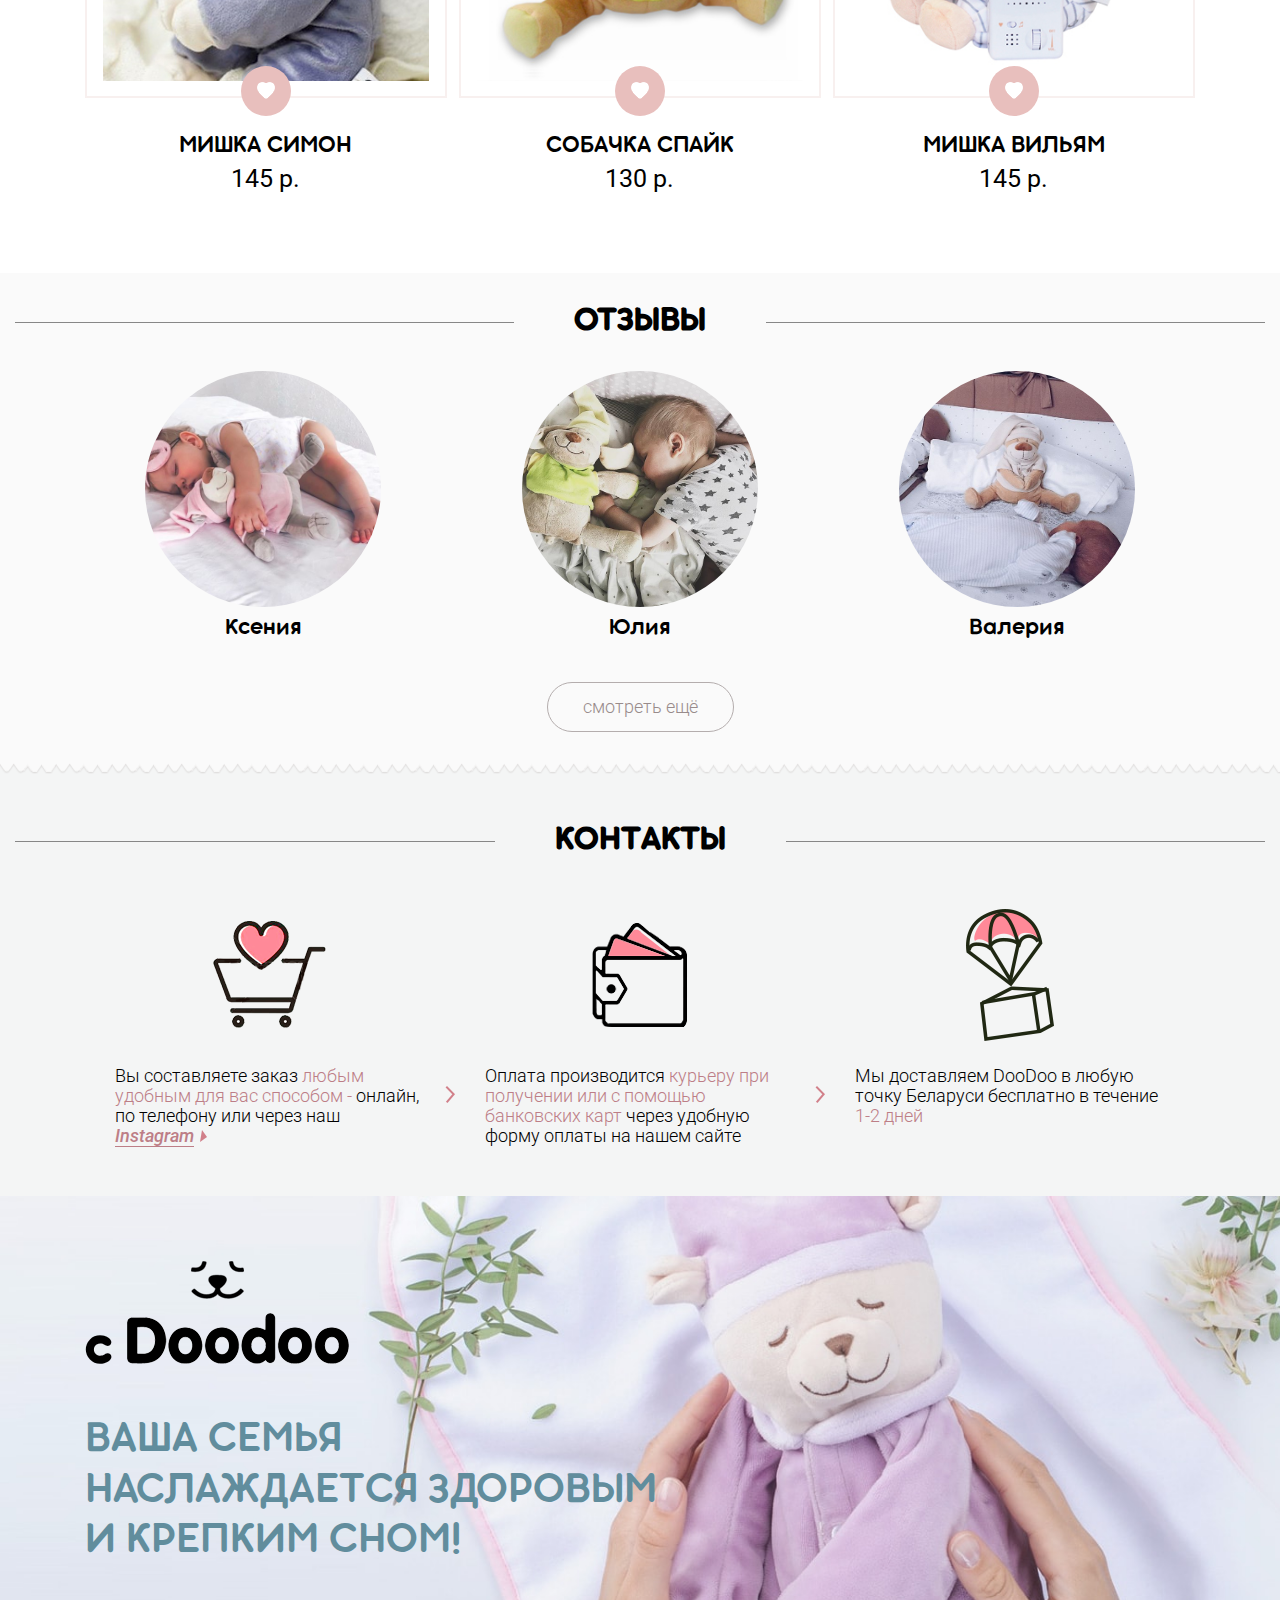
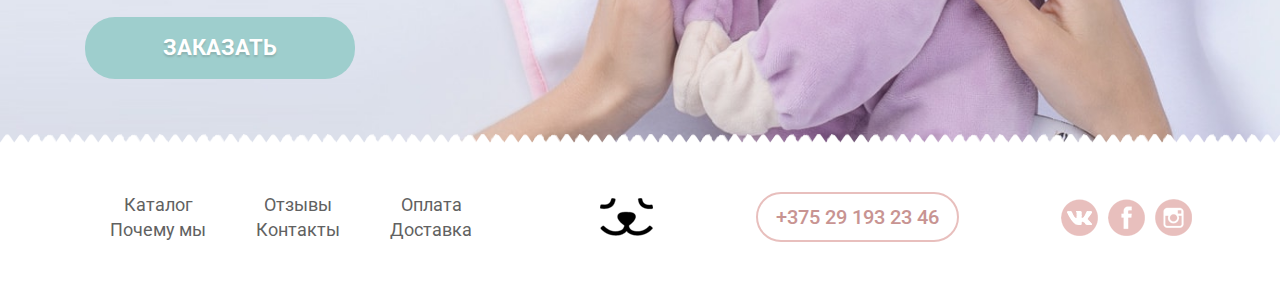
==== commit 4b791e92: "work0304finish" ====
--- a/index.html
+++ b/index.html
@@ -185,7 +185,7 @@
 				<div class="wrap">
 					<div class="slider-info">
 						<div class="slider-info__title">ИГРУШКА <br/>ГАДЖЕТ</div>
-						<div class="slider-info__text">Умная игрушка помогает малышу засыпать в любое время суток, дома и на улице. Звуковой юнит внутри игрушки автоматически реагирует на плач излишнюю двигательную активность ребенка во время сна. Самостоятельно включается и выключается. Это отличает Doodoo от других игрушек, смартфонов, фенов и других вариантов уложить малыша спать </div>
+						<div class="slider-info__text">Умная игрушка помогает малышу засыпать в любое время суток, дома и на улице. Звуковой юнит внутри игрушки автоматически реагирует на плач, излишнюю двигательную активность ребенка во время сна. Самостоятельно включается и выключается. Это отличает Doodoo от других игрушек, смартфонов, фенов и других вариантов уложить малыша спать </div>
 						<div class="slider-info__number">1.</div>
 					</div>
 				</div>
@@ -194,7 +194,7 @@
 				<div class="wrap">
 					<div class="slider-info slider-info--pink">
 						<div class="slider-info__title">РОЗОВЫЙ <br/>ШУМ</div>
-						<div class="slider-info__text">Это звук который малыш слышит у мамы в животике. Он успокаивает малыша, создавая для него привычную атмосферу,  ведь эти звуки он слышал еще до своего  рождения!  Включайте игрушку каждый раз,  когда  малыш  готовится ко сну  или  уже  засыпает.  Таким  образом вы формируете  ассоциацию: ”звук Doodoo – сон”. Актуально учить ребёнка засыпать с игрушкой Doodoo до 7-10 месяцев. Самый  выгодный  и надёжный вариант – взять  игрушку  в роддом.</div>
+						<div class="slider-info__text">Это звук, который малыш слышит у мамы в животике. Он успокаивает малыша, создавая для него привычную атмосферу, ведь эти звуки он слышал еще до своего рождения! Включайте игрушку каждый раз, когда малыш готовится ко сну или уже засыпает. Таким образом, вы формируете ассоциацию: ”звук Doodoo – сон”. Актуально учить ребёнка засыпать с игрушкой Doodoo до 7-10 месяцев. Самый выгодный и надёжный вариант – взять игрушку в роддом.</div>
 						<div class="slider-info__number">2.</div>
 					</div>
 				</div>
@@ -203,7 +203,7 @@
 				<div class="wrap">
 					<div class="slider-info slider-info--blue">
 						<div class="slider-info__title">АЛЬТЕРНАТИВНЫЙ <br/>РЕЖИМ</div>
-						<div class="slider-info__text">Умный помощник DooDoo имеет два звуковых режима. Дети  постарше любят слушать у спокаивающую   музыку.  Альтернативный  режим колыбельной   DooDoo  продлевает  использование  игрушки до 3-4 лет.  DooDoo  споёт,  а в это время мама может спокойно отдохнуть.</div>
+						<div class="slider-info__text">Умный помощник DooDoo имеет два звуковых режима. Дети постарше любят слушать успокаивающую музыку. Альтернативный режим колыбельной  DooDoo продлевает использование игрушки до 3-4 лет. DooDoo споёт, а в это время мама может спокойно отдохнуть.</div>
 						<div class="slider-info__number">3.</div>
 					</div>
 				</div>
@@ -212,7 +212,7 @@
 				<div class="wrap">
 					<div class="slider-info slider-info--pink">
 						<div class="slider-info__title"><br/> БЕЗОПАСНОСТЬ</div>
-						<div class="slider-info__text">У игрушек нет острых и небезопасных  частей, даже глазки вышиты. Игрушки изготовлены  из гипоаллергенных материалов.  Первый месяц жизни  ребёнка,   игрушку  лучше   крепить  на бортики кроватки в районе ног. Удобные  крепления  на  кроватку   расположены   в  ручках игрушки и безопасно прячутся в специальные кармашки. </div>
+						<div class="slider-info__text">У игрушек нет острых и небезопасных частей, даже глазки вышиты. Игрушки изготовлены из гипоаллергенных материалов. В первый месяц жизни ребёнка игрушку лучше  крепить на бортики кроватки в районе ног. Удобные крепления на кроватку  расположены  в ручках игрушки и безопасно прячутся в специальные кармашки. </div>
 						<div class="slider-info__number">4.</div>
 					</div>
 				</div>
@@ -221,7 +221,7 @@
 				<div class="wrap">
 					<div class="slider-info slider-info--blue">
 						<div class="slider-info__title"><br/> КАЧЕСТВО</div>
-						<div class="slider-info__text">Все  игрушки   изготовлены  исключительно  в Бельгии в соответствии со строгими  европейскими нормами. Получены EAC сертификаты. К  тому  же,   мы  предоставляем  уникальную пожизненную гарантию на звуковой юнит. </div>
+						<div class="slider-info__text">Все игрушки  изготовлены исключительно в Бельгии в соответствии со строгими европейскими нормами. Получены EAC сертификаты. К тому же,  мы предоставляем уникальную пожизненную гарантию на звуковой юнит. </div>
 						<div class="slider-info__number">5.</div>
 					</div>
 				</div>
@@ -230,7 +230,7 @@
 				<div class="wrap">
 					<div class="slider-info slider-info--blue">
 						<div class="slider-info__title"><br/> УДОБСТВО</div>
-						<div class="slider-info__text">Мы поможем Вам определиться с выбором и доставим игрушку  в  любую  точку Беларуси совершенно бесплатно. С радостью ответим на все интересующие вопросы!</div>
+						<div class="slider-info__text">Мы поможем Вам определиться с выбором и доставим игрушку в любую точку Беларуси совершенно бесплатно. С радостью ответим на все интересующие вопросы!</div>
 						<div class="slider-info__number">6.</div>
 					</div>
 				</div>
@@ -249,7 +249,7 @@
 					<div class="catalog-item__image">
 						<img src="img/catalog/rose.jpg" alt="ЗАЙЧИК РОУЗ">
 						<img src="img/catalog/Rouz_2.jpg" alt="ЗАЙЧИК РОУЗ">
-						<a href="#order-modal" class="heart-btn js-popup-modal" data-product="rose"><span class="heart-ico"></span>ХОЧУ КУПИТЬ</a>
+						<a href="#order-modal" class="heart-btn js-popup-modal" data-price="145 р." data-product="rose"><span class="heart-ico"></span>ХОЧУ КУПИТЬ</a>
 					</div>
 					<div class="catalog-item__title">ЗАЙЧИК РОУЗ</div>
 					<div class="catalog-item__price">145 р.</div>
@@ -258,7 +258,7 @@
 					<div class="catalog-item__image">
 						<img src="img/catalog/matis.jpg" alt="МИШКА МАТИС">
 						<img src="img/catalog/Matiss_2.jpg" alt="МИШКА МАТИС">
-						<a href="#order-modal" class="heart-btn js-popup-modal" data-product="matis"><span class="heart-ico"></span>ХОЧУ КУПИТЬ</a>
+						<a href="#order-modal" class="heart-btn js-popup-modal" data-price="145 р." data-product="matis"><span class="heart-ico"></span>ХОЧУ КУПИТЬ</a>
 					</div>
 					<div class="catalog-item__title">МИШКА МАТИС</div>
 					<div class="catalog-item__price">145 р.</div>
@@ -267,23 +267,23 @@
 					<div class="catalog-item__image">
 						<img src="img/catalog/Hugo.jpg" alt="СОБАЧКА ХЬЮГО">
 						<img src="img/catalog/Hugo_2.jpg" alt="СОБАЧКА ХЬЮГО">
-						<a href="#order-modal" class="heart-btn js-popup-modal" data-product="hugo"><span class="heart-ico"></span>ХОЧУ КУПИТЬ</a>
+						<a href="#order-modal" class="heart-btn js-popup-modal" data-price="145 р." data-product="hugo"><span class="heart-ico"></span>ХОЧУ КУПИТЬ</a>
 					</div>
 					<div class="catalog-item__title">СОБАЧКА ХЬЮГО</div>
 					<div class="catalog-item__price">145 р.</div>
 				</div>
 				<div class="catalog-item catalog-item--big catalog-item--action">
-					<div class="catalog-item__image" style="background-image: url(img/catalog/matis-big.jpg);">
-						<a href="#order-modal" class="heart-btn js-popup-modal" data-product="matis"><span class="heart-ico"></span>ХОЧУ КУПИТЬ</a>
-					</div>
-					<div class="catalog-item__title">МИШКА МАТИС</div>
+					<div class="catalog-item__image" style="background-image: url(img/catalog/spaik-big.jpg);">
+						<a href="#order-modal" class="heart-btn js-popup-modal" data-price="130 р." data-product="spaik"><span class="heart-ico"></span>ХОЧУ КУПИТЬ</a>
+					</div>
+					<div class="catalog-item__title">Собачка Спайк</div>
 					<div class="catalog-item__price"><span class="old">145 р.</span> <span class="new">130 р.</span></div>
 				</div>
 				<div class="catalog-item">
 					<div class="catalog-item__image">
 						<img src="img/catalog/tomas.jpg" alt="ЗАЙЧИК ТОМАС">
 						<img src="img/catalog/Tomas_2.jpg" alt="ЗАЙЧИК ТОМАС">
-						<a href="#order-modal" class="heart-btn js-popup-modal" data-product="tomas"><span class="heart-ico"></span>ХОЧУ КУПИТЬ</a>
+						<a href="#order-modal" class="heart-btn js-popup-modal" data-price="145 р." data-product="tomas"><span class="heart-ico"></span>ХОЧУ КУПИТЬ</a>
 					</div>
 					<div class="catalog-item__title">ЗАЙЧИК ТОМАС</div>
 					<div class="catalog-item__price">145 р.</div>
@@ -292,7 +292,7 @@
 					<div class="catalog-item__image">
 						<img src="img/catalog/verry.jpg" alt="СОБАЧКА ВЕРРИ">
 						<img src="img/catalog/verry_2.jpg" alt="СОБАЧКА ВЕРРИ">
-						<a href="#order-modal" class="heart-btn js-popup-modal" data-product="verry"><span class="heart-ico"></span>ХОЧУ КУПИТЬ</a>
+						<a href="#order-modal" class="heart-btn js-popup-modal" data-price="145 р." data-product="verry"><span class="heart-ico"></span>ХОЧУ КУПИТЬ</a>
 					</div>
 					<div class="catalog-item__title">СОБАЧКА ВЕРРИ</div>
 					<div class="catalog-item__price">145 р.</div>
@@ -301,7 +301,7 @@
 					<div class="catalog-item__image">
 						<img src="img/catalog/martin.jpg" alt="МИШКА МАРТИН">
 						<img src="img/catalog/Martin_2.jpg" alt="МИШКА МАРТИН">
-						<a href="#order-modal" class="heart-btn js-popup-modal" data-product="martin"><span class="heart-ico"></span>ХОЧУ КУПИТЬ</a>
+						<a href="#order-modal" class="heart-btn js-popup-modal" data-price="145 р." data-product="martin"><span class="heart-ico"></span>ХОЧУ КУПИТЬ</a>
 					</div>
 					<div class="catalog-item__title">МИШКА МАРТИН</div>
 					<div class="catalog-item__price">145 р.</div>
@@ -310,7 +310,7 @@
 					<div class="catalog-item__image">
 						<img src="img/catalog/antuan.jpg" alt="Мишка Антуан">
 						<img src="img/catalog/antuan_2.jpg" alt="Мишка Антуан">
-						<a href="#order-modal" class="heart-btn js-popup-modal" data-product="antuan"><span class="heart-ico"></span>ХОЧУ КУПИТЬ</a>
+						<a href="#order-modal" class="heart-btn js-popup-modal" data-price="145 р." data-product="antuan"><span class="heart-ico"></span>ХОЧУ КУПИТЬ</a>
 					</div>
 					<div class="catalog-item__title">Мишка Антуан</div>
 					<div class="catalog-item__price">145 р.</div>
@@ -319,7 +319,7 @@
 					<div class="catalog-item__image">
 						<img src="img/catalog/kate.jpg" alt="Мишка Кейт">
 						<img src="img/catalog/kate_2.jpg" alt="Мишка Кейт">
-						<a href="#order-modal" class="heart-btn js-popup-modal" data-product="kate"><span class="heart-ico"></span>ХОЧУ КУПИТЬ</a>
+						<a href="#order-modal" class="heart-btn js-popup-modal" data-price="145 р." data-product="kate"><span class="heart-ico"></span>ХОЧУ КУПИТЬ</a>
 					</div>
 					<div class="catalog-item__title">Мишка Кейт</div>
 					<div class="catalog-item__price">145 р.</div>
@@ -328,7 +328,7 @@
 					<div class="catalog-item__image">
 						<img src="img/catalog/Lu.jpg" alt="Мишка Лу">
 						<img src="img/catalog/Lu_2.jpg" alt="Мишка Лу">
-						<a href="#order-modal" class="heart-btn js-popup-modal" data-product="lu"><span class="heart-ico"></span>ХОЧУ КУПИТЬ</a>
+						<a href="#order-modal" class="heart-btn js-popup-modal" data-price="145 р." data-product="lu"><span class="heart-ico"></span>ХОЧУ КУПИТЬ</a>
 					</div>
 					<div class="catalog-item__title">Мишка Лу</div>
 					<div class="catalog-item__price">145 р.</div>
@@ -337,7 +337,7 @@
 					<div class="catalog-item__image">
 						<img src="img/catalog/Luisa.jpg" alt="Мишка Луиза">
 						<img src="img/catalog/Luisa_2.jpg" alt="Мишка Луиза">
-						<a href="#order-modal" class="heart-btn js-popup-modal" data-product="luisa"><span class="heart-ico"></span>ХОЧУ КУПИТЬ</a>
+						<a href="#order-modal" class="heart-btn js-popup-modal" data-price="145 р." data-product="luisa"><span class="heart-ico"></span>ХОЧУ КУПИТЬ</a>
 					</div>
 					<div class="catalog-item__title">Мишка Луиза</div>
 					<div class="catalog-item__price">145 р.</div>
@@ -346,7 +346,7 @@
 					<div class="catalog-item__image">
 						<img src="img/catalog/Maiki.jpg" alt="Собачка Майки">
 						<img src="img/catalog/Maiki_2.jpg" alt="Собачка Майки">
-						<a href="#order-modal" class="heart-btn js-popup-modal" data-product="maiki"><span class="heart-ico"></span>ХОЧУ КУПИТЬ</a>
+						<a href="#order-modal" class="heart-btn js-popup-modal" data-price="145 р." data-product="maiki"><span class="heart-ico"></span>ХОЧУ КУПИТЬ</a>
 					</div>
 					<div class="catalog-item__title">Собачка Майки</div>
 					<div class="catalog-item__price">145 р.</div>
@@ -355,7 +355,7 @@
 					<div class="catalog-item__image">
 						<img src="img/catalog/Oskar.jpg" alt="Собачка Оскар">
 						<img src="img/catalog/Oskar_2.jpg" alt="Собачка Оскар">
-						<a href="#order-modal" class="heart-btn js-popup-modal" data-product="oskar"><span class="heart-ico"></span>ХОЧУ КУПИТЬ</a>
+						<a href="#order-modal" class="heart-btn js-popup-modal" data-price="145 р." data-product="oskar"><span class="heart-ico"></span>ХОЧУ КУПИТЬ</a>
 					</div>
 					<div class="catalog-item__title">Собачка Оскар</div>
 					<div class="catalog-item__price">145 р.</div>
@@ -364,7 +364,7 @@
 					<div class="catalog-item__image">
 						<img src="img/catalog/Robin.jpg" alt="Мишка Робин">
 						<img src="img/catalog/Robin_2.jpg" alt="Мишка Робин">
-						<a href="#order-modal" class="heart-btn js-popup-modal" data-product="robin"><span class="heart-ico"></span>ХОЧУ КУПИТЬ</a>
+						<a href="#order-modal" class="heart-btn js-popup-modal" data-price="145 р." data-product="robin"><span class="heart-ico"></span>ХОЧУ КУПИТЬ</a>
 					</div>
 					<div class="catalog-item__title">Мишка Робин</div>
 					<div class="catalog-item__price">145 р.</div>
@@ -373,7 +373,7 @@
 					<div class="catalog-item__image">
 						<img src="img/catalog/Simon.jpg" alt="Мишка Симон">
 						<img src="img/catalog/Simon_2.jpg" alt="Мишка Симон">
-						<a href="#order-modal" class="heart-btn js-popup-modal" data-product="simon"><span class="heart-ico"></span>ХОЧУ КУПИТЬ</a>
+						<a href="#order-modal" class="heart-btn js-popup-modal" data-price="145 р." data-product="simon"><span class="heart-ico"></span>ХОЧУ КУПИТЬ</a>
 					</div>
 					<div class="catalog-item__title">Мишка Симон</div>
 					<div class="catalog-item__price">145 р.</div>
@@ -382,16 +382,16 @@
 					<div class="catalog-item__image">
 						<img src="img/catalog/Spaik.jpg" alt="Собачка Спайк">
 						<img src="img/catalog/Spaik_2.jpg" alt="Собачка Спайк">
-						<a href="#order-modal" class="heart-btn js-popup-modal" data-product="spaik"><span class="heart-ico"></span>ХОЧУ КУПИТЬ</a>
+						<a href="#order-modal" class="heart-btn js-popup-modal" data-price="130 р." data-product="spaik""><span class="heart-ico"></span>ХОЧУ КУПИТЬ</a>
 					</div>
 					<div class="catalog-item__title">Собачка Спайк</div>
-					<div class="catalog-item__price">145 р.</div>
+					<div class="catalog-item__price">130 р.</div>
 				</div>
 				<div class="catalog-item">
 					<div class="catalog-item__image">
 						<img src="img/catalog/william.jpg" alt="Мишка Вильям">
 						<img src="img/catalog/william_2.jpg" alt="Мишка Вильям">
-						<a href="#order-modal" class="heart-btn js-popup-modal" data-product="william"><span class="heart-ico"></span>ХОЧУ КУПИТЬ</a>
+						<a href="#order-modal" class="heart-btn js-popup-modal" data-price="145 р." data-product="william"><span class="heart-ico"></span>ХОЧУ КУПИТЬ</a>
 					</div>
 					<div class="catalog-item__title">Мишка Вильям</div>
 					<div class="catalog-item__price">145 р.</div>
@@ -574,6 +574,7 @@
 					<a href="tel:+375291932346" class="footer-phone">+375 29 193 23 46</a>
 				</div>
 				<div class="footer-social">
+					<a href="https://vk.com/doodootoyby" class="footer-social__item soc-vk" target="_blank"></a>
 					<a href="https://www.facebook.com/doodootoy/" class="footer-social__item soc-fb" target="_blank"></a>
 					<a href="https://www.instagram.com/doodootoy/" class="footer-social__item soc-inst" target="_blank"></a>
 				</div>
@@ -988,10 +989,10 @@
 							<div class="item-price">145 р.</div>
 							<div class="item-text">
 								<p>Включается автоматически.<br/>
-								Doodoo распознает звуки просыпающегося малыша, включается, убаюкивает кроху и самостоятельно выключается. Помогает малышу легче и быстрей засыпать, а также з начительно реже просыпаться при переходе из одной фазы сна в другую.</p>
+								Doodoo распознает звуки просыпающегося малыша, включается, убаюкивает кроху и самостоятельно выключается. Помогает малышу легче и быстрей засыпать, а также значительно реже просыпаться при переходе из одной фазы сна в другую.</p>
 
 								<p>2 режима работы.<br/>
-								Розовый  шум — эффективен в возрасте от 0 до 8-10 месяцев. Колыбельная мелодия подходит ребятам постарше: с 8-10 месяцев и до 3-х лет</p>
+								Розовый шум — эффективен в возрасте от 0 до 8-10 месяцев. Колыбельная мелодия подходит ребятам постарше: с 8-10 месяцев и до 3-х лет</p>
 
 								<p>
 									Высота 23 см.<br/>
@@ -1008,8 +1009,8 @@
 						</div>
 						<div class="order-form__right">
 							<input type="text" class="order-form__field" name="name" id="name" placeholder="Ваше имя:">
-							<input type="text" class="order-form__field js-phone rfield"  name="phone" id="phone" placeholder="Ваш телефон:">
-							<input type="text" class="order-form__field"  name="adress" id="adress" placeholder="Ваш адрес:">
+							<input type="text" class="order-form__field js-phone rfield" name="phone" id="phone" placeholder="Ваш телефон:">
+							<input type="text" class="order-form__field" name="adress" id="adress" placeholder="Ваш адрес:">
 							<input type="hidden" class="order-form__field" name="product" id="product" placeholder="Ваше имя:">
 							<div class="order-form__botline">
 								<input type="submit" value="ХОЧУ КУПИТЬ" class="order-btn js-order-form-btn">
@@ -1028,32 +1029,32 @@
 		</div>
 		<div class="popup-block__body">
 			<div class="popup-review-1">
-				<div class="popup-title">Анна Седокова</div>
+				<div class="popup-title"><a href="https://www.instagram.com/annasedokova/?hl=ru" target="_blank">Анна Седокова</a></div>
 				<div class="popup-text">
 				Как вы думаете я успеваю записывать песни, ездить на концерты, встречаться с
 				поклонниками и еще детей воспитываю?<br/>
 				Сейчас я расскажу вам историю об одной интересной игрушке, которая часто выручает
 				меня. Мои подруги знают, что я современная мама и люблю всякие
 				эксперименты. Поэтому посоветовали перед рождением Гектора заказать плюшевого
-				помощника @doodootoys.<br/>начала я не понимала, как игрушка убаюкивает ребёнка,
+				помощника @doodootoys.<br/>Сначала я не понимала, как игрушка убаюкивает ребёнка,
 				если он беспокойно спит. Попробовать её не было времени. Но однажды я
 				переписывала партию голоса для новой песни. В студию взяла с собой малыша, так
 				как оставить было не с кем и положила рядом этого плюшевого мишку дуду. Как
 				только мой кроха начал хныкать, игрушка автоматически включила ему "розовый шум".
-				Такие звуки дети ещё до рождения слышат в животе у мамы.г И, вуаля, мой
+				Такие звуки дети ещё до рождения слышат в животе у мамы. И, вуаля, мой
 				ангелочек заснул в считанные минуты. Я была в шоке. Так я забыла, что значит
 				дежурить у детской кроватки.<br/>Теперь милый гаджет стал лучшим другом Гектора, с
-				которым он не расстаётся, даже когда мы на прогулке или в дороге. Е А ещё он
+				которым он не расстаётся, даже когда мы на прогулке или в дороге. А ещё он
 				такой клёвый на ощупь, сама бы с ним в обнимку засыпала.</div>
 			</div>
 			<div class="popup-review-2">
-				<div class="popup-title">Полина Гагарина</div>
+				<div class="popup-title"><a href="https://www.instagram.com/gagara1987/?hl=ru" target="_blank">Полина Гагарина</a></div>
 				<div class="popup-text">Этот мишка изменил мое отношение к детскому сну. Вместе с ним мы крепче спим, меньше капризничаем и, мне кажется, видим первые сладкие сны)<br/>
 				Всё просто, у нас в доме появился мягкий, уютный нянь. Это умная игрушка от @doodootoys. Я нашла её в инстаграме. На днях уложила Мию и рядом положила этого мишку. Через полчаса малышка заплакала. Я хотела подойти и убаюкать её, но игрушка сама включила розовый шум. Такой звук дети слышат в мамином животе во время беременности. Мия поворочалась и почти сразу уснула, а я в полном изумлении продолжила заниматься своими делами.<br/>
 				Родители, вы понимаете, что это открытие не знаю как для вас, но для меня настоящая находка?! Это просто гениально, почему об этих игрушках не говорят по телевизору? Теперь мишка наш лучший друг и помощник в убаюкивании. Когда Мия подрастёт, я переключу режим на колыбельную!</div>
 			</div>
 			<div class="popup-review-3">
-				<div class="popup-title">Анна Хилькевич</div>
+				<div class="popup-title"><a href="https://www.instagram.com/annakhilkevich/?hl=ru" target="_blank">Анна Хилькевич</a></div>
 				<div class="popup-text">Расскажу историю про сонного друга Ри от @doodootoy.
 				Он с самого детства заботится о ее снах. Мы шли в кроватку, я включала мишку,
 				она слушала его мелодию и засыпала. Такой у нас был ритуал. Ну, а если вдруг
--- a/css/styles.css
+++ b/css/styles.css
@@ -1,6 +1,5 @@
 * {
   -webkit-box-sizing: border-box;
-  -moz-box-sizing: border-box;
   box-sizing: border-box;
 }
 .cleara:after {
@@ -27,6 +26,8 @@
   outline: none;
   text-decoration: none;
   color: #000000;
+  -webkit-transition: all 0.3s ease;
+  -o-transition: all 0.3s ease;
   transition: all 0.3s ease;
 }
 a:hover {
@@ -88,6 +89,8 @@
   text-align: center;
 }
 .trn {
+  -webkit-transition: all 0.3s ease;
+  -o-transition: all 0.3s ease;
   transition: all 0.3s ease;
 }
 .section {
@@ -113,9 +116,14 @@
   text-transform: uppercase;
   font-family: 'Roboto', sans-serif;
   font-weight: bold;
-  align-items: center;
+  -webkit-box-align: center;
+      -ms-flex-align: center;
+          align-items: center;
+  display: -webkit-box;
+  display: -ms-flexbox;
   display: flex;
-  justify-content: space-around;
+  -ms-flex-pack: distribute;
+      justify-content: space-around;
   height: 60px;
 }
 .header__target-wr {
@@ -123,19 +131,27 @@
   background-color: #b7c9cf;
 }
 .header__main {
-  align-items: center;
+  -webkit-box-align: center;
+      -ms-flex-align: center;
+          align-items: center;
+  display: -webkit-box;
+  display: -ms-flexbox;
   display: flex;
-  justify-content: space-between;
+  -webkit-box-pack: justify;
+      -ms-flex-pack: justify;
+          justify-content: space-between;
   padding: 0 2%;
   height: 114px;
 }
 .header__main-col1 {
   width: 74px;
-  flex-shrink: 0;
+  -ms-flex-negative: 0;
+      flex-shrink: 0;
 }
 .header__main-col2 {
   width: 174px;
-  flex-shrink: 0;
+  -ms-flex-negative: 0;
+      flex-shrink: 0;
 }
 .header__nav {
   position: absolute;
@@ -155,8 +171,12 @@
   font-size: 20px;
 }
 .menu {
+  display: -webkit-box;
+  display: -ms-flexbox;
   display: flex;
-  justify-content: space-between;
+  -webkit-box-pack: justify;
+      -ms-flex-pack: justify;
+          justify-content: space-between;
   max-width: 940px;
   margin: 0 auto;
   position: relative;
@@ -178,6 +198,8 @@
   display: block;
   padding: 0 5px;
   font: 19px/35px 'BubbleboddyNeue', sans-serif;
+  -webkit-transition: all 0.3s ease;
+  -o-transition: all 0.3s ease;
   transition: all 0.3s ease;
 }
 .menu__link:hover {
@@ -278,6 +300,8 @@
   border: 0;
   cursor: pointer;
   border-radius: 50%;
+  -webkit-transition: all 0.3s ease;
+  -o-transition: all 0.3s ease;
   transition: all 0.3s ease;
 }
 .menu-btn:hover,
@@ -286,7 +310,9 @@
   border-radius: 0;
 }
 .menu-btn._active {
-  transform: rotate(90deg);
+  -webkit-transform: rotate(90deg);
+      -ms-transform: rotate(90deg);
+          transform: rotate(90deg);
 }
 .catalog-link {
   display: inline-block;
@@ -336,7 +362,9 @@
   position: absolute;
   top: -19px;
   left: 50%;
-  transform: translateX(-50%);
+  -webkit-transform: translateX(-50%);
+      -ms-transform: translateX(-50%);
+          transform: translateX(-50%);
   display: block;
   width: 40px;
   height: 2px;
@@ -356,16 +384,22 @@
 }
 .quick-order {
   height: 130px;
+  display: -webkit-box;
+  display: -ms-flexbox;
   display: flex;
-  justify-content: space-around;
-  align-items: center;
+  -ms-flex-pack: distribute;
+      justify-content: space-around;
+  -webkit-box-align: center;
+      -ms-flex-align: center;
+          align-items: center;
 }
 .quick-order-wr {
   background-color: #fafafa;
 }
 .quick-order__right {
   width: 320px;
-  flex-shrink: 0;
+  -ms-flex-negative: 0;
+      flex-shrink: 0;
 }
 .quick-order__text {
   padding-left: 45px;
@@ -410,15 +444,18 @@
   text-indent: -9999px;
   z-index: 3;
   cursor: pointer;
+  -webkit-transition: all 0.3s ease;
+  -o-transition: all 0.3s ease;
   transition: all 0.3s ease;
 }
 .quick-order__phone .phone-btn:hover {
   -webkit-transform: scale(1.1);
-  -moz-transform: scale(1.1);
-  -o-transform: scale(1.1);
-  transform: scale(1.1);
+  -ms-transform: scale(1.1);
+      transform: scale(1.1);
 }
 .reviews {
+  display: -webkit-box;
+  display: -ms-flexbox;
   display: flex;
 }
 .reviews-wr {
@@ -448,7 +485,9 @@
   top: 20%;
   width: 46px;
   height: 46px;
-  transform: none;
+  -webkit-transform: none;
+      -ms-transform: none;
+          transform: none;
   z-index: 2;
 }
 .reviews .slick-arrow:before,
@@ -466,7 +505,8 @@
 }
 .reviews-item {
   width: 205px;
-  flex-shrink: 0;
+  -ms-flex-negative: 0;
+      flex-shrink: 0;
 }
 .reviews-item__photo {
   display: block;
@@ -486,7 +526,9 @@
   padding: 8px 0;
 }
 .reviews-item--big {
-  flex-grow: 1;
+  -webkit-box-flex: 1;
+      -ms-flex-positive: 1;
+          flex-grow: 1;
   position: relative;
   padding: 0 18px;
   margin-bottom: 65px;
@@ -495,7 +537,9 @@
   position: absolute;
   bottom: 0;
   left: 50%;
-  transform: translate(-50%, 50%);
+  -webkit-transform: translate(-50%, 50%);
+      -ms-transform: translate(-50%, 50%);
+          transform: translate(-50%, 50%);
   width: 80%;
 }
 .reviews-item--big .reviews-text {
@@ -524,6 +568,8 @@
   background: url("../img/lgrey-waves-bg.png") repeat-x left top;
 }
 .rounded-reviews-wr {
+  display: -webkit-box;
+  display: -ms-flexbox;
   display: flex;
   margin: 0 -10px;
   margin-bottom: 30px;
@@ -566,6 +612,8 @@
   color: #fff;
   font-size: 16px;
   background: rgba(0, 0, 0, 0.5);
+  -webkit-transition: all 0.3s ease;
+  -o-transition: all 0.3s ease;
   transition: all 0.3s ease;
 }
 .works-wr {
@@ -611,30 +659,41 @@
 }
 @-webkit-keyframes bounce {
   0% {
-    transform: translateY(-5px);
+    -webkit-transform: translateY(-5px);
+            transform: translateY(-5px);
   }
   50% {
-    transform: translateY(5px);
+    -webkit-transform: translateY(5px);
+            transform: translateY(5px);
   }
   100% {
-    transform: translateY(-5px);
+    -webkit-transform: translateY(-5px);
+            transform: translateY(-5px);
   }
 }
 @keyframes bounce {
   0% {
-    transform: translateY(-5px);
+    -webkit-transform: translateY(-5px);
+            transform: translateY(-5px);
   }
   50% {
-    transform: translateY(5px);
+    -webkit-transform: translateY(5px);
+            transform: translateY(5px);
   }
   100% {
-    transform: translateY(-5px);
+    -webkit-transform: translateY(-5px);
+            transform: translateY(-5px);
   }
 }
 .catalog {
+  display: -webkit-box;
+  display: -ms-flexbox;
   display: flex;
-  flex-wrap: wrap;
-  align-items: stretch;
+  -ms-flex-wrap: wrap;
+      flex-wrap: wrap;
+  -webkit-box-align: stretch;
+      -ms-flex-align: stretch;
+          align-items: stretch;
   margin: 55px -6px 0;
 }
 .catalog-item {
@@ -690,13 +749,16 @@
   max-width: 100%;
   max-height: 100%;
   -webkit-transition: 0.6s ease-out;
+  -o-transition: 0.6s ease-out;
   transition: 0.6s ease-out;
 }
 .catalog-item__image img + img {
   position: absolute;
   left: 50%;
   top: 50%;
-  transform: translate(-50%, -50%);
+  -webkit-transform: translate(-50%, -50%);
+      -ms-transform: translate(-50%, -50%);
+          transform: translate(-50%, -50%);
   opacity: 0;
   visibility: hidden;
 }
@@ -716,6 +778,8 @@
   font-weight: bold;
   font-size: 1px;
   line-height: 50px;
+  -webkit-transition: all 0.3s ease-in;
+  -o-transition: all 0.3s ease-in;
   transition: all 0.3s ease-in;
 }
 .catalog-item__image .heart-btn span {
@@ -728,10 +792,14 @@
   left: 50%;
   margin: -9px 0 0 -9px;
   opacity: 1;
+  -webkit-transition: all 0.3s ease;
+  -o-transition: all 0.3s ease;
   transition: all 0.3s ease;
 }
 .catalog-item__image .heart-btn:hover {
-  transform: scale(1.1);
+  -webkit-transform: scale(1.1);
+      -ms-transform: scale(1.1);
+          transform: scale(1.1);
 }
 .catalog-item__title {
   font-family: 'BubbleboddyNeue', sans-serif;
@@ -786,6 +854,8 @@
   border-radius: 25px;
 }
 .contacts {
+  display: -webkit-box;
+  display: -ms-flexbox;
   display: flex;
 }
 .contacts-wr {
@@ -895,6 +965,8 @@
   line-height: 62px;
   opacity: 1;
   text-shadow: 0 2px 2px rgba(32, 15, 8, 0.15);
+  -webkit-transition: all 0.3s ease;
+  -o-transition: all 0.3s ease;
   transition: all 0.3s ease;
 }
 .bottom-screen__content .order-btn:hover {
@@ -902,9 +974,15 @@
 }
 .footer {
   height: 146px;
+  display: -webkit-box;
+  display: -ms-flexbox;
   display: flex;
-  align-items: center;
-  justify-content: space-between;
+  -webkit-box-align: center;
+      -ms-flex-align: center;
+          align-items: center;
+  -webkit-box-pack: justify;
+      -ms-flex-pack: justify;
+          justify-content: space-between;
 }
 .footer-wr {
   background: #fff;
@@ -926,7 +1004,8 @@
 .footer-logo-wr {
   display: block;
   width: 60px;
-  flex-shrink: 0;
+  -ms-flex-negative: 0;
+      flex-shrink: 0;
   text-align: center;
 }
 .footer-phone {
@@ -941,14 +1020,16 @@
   font-size: 20px;
 }
 .footer-phone-wr {
-  flex-shrink: 0;
+  -ms-flex-negative: 0;
+      flex-shrink: 0;
 }
 .footer-phone:hover {
   color: #fff;
   background: #e8bfbd;
 }
 .footer-social {
-  flex-shrink: 0;
+  -ms-flex-negative: 0;
+      flex-shrink: 0;
 }
 .footer-social__item {
   display: inline-block;
@@ -959,7 +1040,12 @@
   background-repeat: no-repeat;
   margin: 0 3px;
   opacity: 1;
+  -webkit-transition: all 0.3s ease;
+  -o-transition: all 0.3s ease;
   transition: all 0.3s ease;
+}
+.footer-social__item.soc-vk {
+  background-image: url("../img/icons/vk-ico.png");
 }
 .footer-social__item.soc-fb {
   background-image: url("../img/icons/fb-ico.png");
@@ -971,7 +1057,8 @@
   opacity: .85;
 }
 .footer-design {
-  flex-shrink: 0;
+  -ms-flex-negative: 0;
+      flex-shrink: 0;
 }
 .footer-design .design-logo {
   display: inline-block;
@@ -986,8 +1073,12 @@
   margin: 0;
 }
 .footer-menu-wr {
+  display: -webkit-box;
+  display: -ms-flexbox;
   display: flex;
-  align-items: center;
+  -webkit-box-align: center;
+      -ms-flex-align: center;
+          align-items: center;
 }
 .footer-menu__col {
   padding: 0 25px;
@@ -1005,6 +1096,8 @@
   font-size: 18px;
   font-family: 'Roboto', sans-serif;
   color: #616161;
+  -webkit-transition: all 0.3s ease;
+  -o-transition: all 0.3s ease;
   transition: all 0.3s ease;
 }
 .footer-menu li a:hover {
@@ -1016,7 +1109,8 @@
   width: auto;
   max-width: 876px;
   margin: 20px auto;
-  box-shadow: 2px 4px 16px rgba(82, 82, 82, 0.1);
+  -webkit-box-shadow: 2px 4px 16px rgba(82, 82, 82, 0.1);
+          box-shadow: 2px 4px 16px rgba(82, 82, 82, 0.1);
 }
 .popup-block__body {
   position: relative;
@@ -1111,6 +1205,8 @@
   width: 35px;
   height: 35px;
   background: url('../img/icons/popup-modal-dismiss.png') no-repeat center center;
+  -webkit-transition: all 0.3s ease;
+  -o-transition: all 0.3s ease;
   transition: all 0.3s ease;
 }
 .popup-modal-dismiss.icon-cross:hover {
@@ -1127,6 +1223,8 @@
   border-color: transparent!important;
 }
 .order-form__row {
+  display: -webkit-box;
+  display: -ms-flexbox;
   display: flex;
   margin-bottom: 30px;
 }
@@ -1134,12 +1232,15 @@
   margin-bottom: 0;
 }
 .order-form__left {
-  flex-shrink: 0;
+  -ms-flex-negative: 0;
+      flex-shrink: 0;
   width: 300px;
 }
 .order-form__right {
   padding-left: 30px;
-  flex-grow: 1;
+  -webkit-box-flex: 1;
+      -ms-flex-positive: 1;
+          flex-grow: 1;
 }
 .order-form__right .item-title {
   font-family: 'BubbleboddyNeue', sans-serif;
@@ -1229,13 +1330,14 @@
   text-shadow: 0 2px 2px rgba(32, 15, 8, 0.15);
   border: 0;
   cursor: pointer;
+  -webkit-transition: all 0.3s ease;
+  -o-transition: all 0.3s ease;
   transition: all 0.3s ease;
 }
 .order-form__botline .order-btn:hover {
   -webkit-transform: scale(1.1);
-  -moz-transform: scale(1.1);
-  -o-transform: scale(1.1);
-  transform: scale(1.1);
+  -ms-transform: scale(1.1);
+      transform: scale(1.1);
 }
 .slider {
   margin-bottom: 0!important;
@@ -1364,11 +1466,17 @@
   top: -260px;
   width: 46px;
   height: 46px;
-  transform: none;
+  -webkit-transform: none;
+      -ms-transform: none;
+          transform: none;
+  -webkit-transition: all 0.3s ease;
+  -o-transition: all 0.3s ease;
   transition: all 0.3s ease;
 }
 .slider-controls .slick-arrow:hover {
-  transform: scale(1.3);
+  -webkit-transform: scale(1.3);
+      -ms-transform: scale(1.3);
+          transform: scale(1.3);
 }
 .slider-controls .slick-arrow:before,
 .slider-controls .slick-arrow:after {
@@ -1397,12 +1505,18 @@
   left: 5px;
   top: 5px;
   opacity: 0;
-  transform: scale(0);
+  -webkit-transform: scale(0);
+      -ms-transform: scale(0);
+          transform: scale(0);
+  -webkit-transition: all 0.3s ease;
+  -o-transition: all 0.3s ease;
   transition: all 0.3s ease;
 }
 .slider .slick-dots li.slick-active button:before {
   opacity: 1;
-  transform: scale(1);
+  -webkit-transform: scale(1);
+      -ms-transform: scale(1);
+          transform: scale(1);
 }
 .slider-info {
   position: relative;
@@ -1453,7 +1567,7 @@
 .mfp-fade.mfp-bg {
   opacity: 0;
   -webkit-transition: all 0.15s ease-out;
-  -moz-transition: all 0.15s ease-out;
+  -o-transition: all 0.15s ease-out;
   transition: all 0.15s ease-out;
 }
 .mfp-fade.mfp-bg.mfp-ready {
@@ -1465,17 +1579,23 @@
 .mfp-fade.mfp-wrap .mfp-content {
   opacity: 0;
   -webkit-transition: all 0.15s ease-out;
-  -moz-transition: all 0.15s ease-out;
+  -o-transition: all 0.15s ease-out;
   transition: all 0.15s ease-out;
-  transform: scale(0.8);
+  -webkit-transform: scale(0.8);
+      -ms-transform: scale(0.8);
+          transform: scale(0.8);
 }
 .mfp-fade.mfp-wrap.mfp-ready .mfp-content {
   opacity: 1;
-  transform: scale(1);
+  -webkit-transform: scale(1);
+      -ms-transform: scale(1);
+          transform: scale(1);
 }
 .mfp-fade.mfp-wrap.mfp-removing .mfp-content {
   opacity: 0;
-  transform: scale(0.8);
+  -webkit-transform: scale(0.8);
+      -ms-transform: scale(0.8);
+          transform: scale(0.8);
 }
 .popup-slider {
   margin-bottom: 7px;
@@ -1823,7 +1943,9 @@
     left: 0;
     right: 0;
     width: 100%;
-    justify-content: center;
+    -webkit-box-pack: center;
+        -ms-flex-pack: center;
+            justify-content: center;
   }
   .footer-menu__col {
     padding: 0;
@@ -1869,7 +1991,9 @@
   }
   .reviews-item--big .reviews-text-wr {
     position: static;
-    transform: none;
+    -webkit-transform: none;
+        -ms-transform: none;
+            transform: none;
     width: 100%;
   }
   .reviews-item--big {
@@ -2030,7 +2154,9 @@
     bottom: -35px;
     top: auto;
     left: 50%;
-    transform: rotate(90deg);
+    -webkit-transform: rotate(90deg);
+        -ms-transform: rotate(90deg);
+            transform: rotate(90deg);
     margin-left: -8px;
   }
   .contacts-item__image {
@@ -2205,7 +2331,9 @@
   }
   .slider-controls .slick-arrow.slick-next:hover,
   .slider-controls .slick-arrow.slick-prev:hover {
-    transform: none;
+    -webkit-transform: none;
+        -ms-transform: none;
+            transform: none;
   }
   .slider-controls {
     position: absolute!important;
@@ -2245,4 +2373,4 @@
   .popup-block#review-modal .popup-block__body {
     padding: 25px 25px 30px;
   }
-}
+}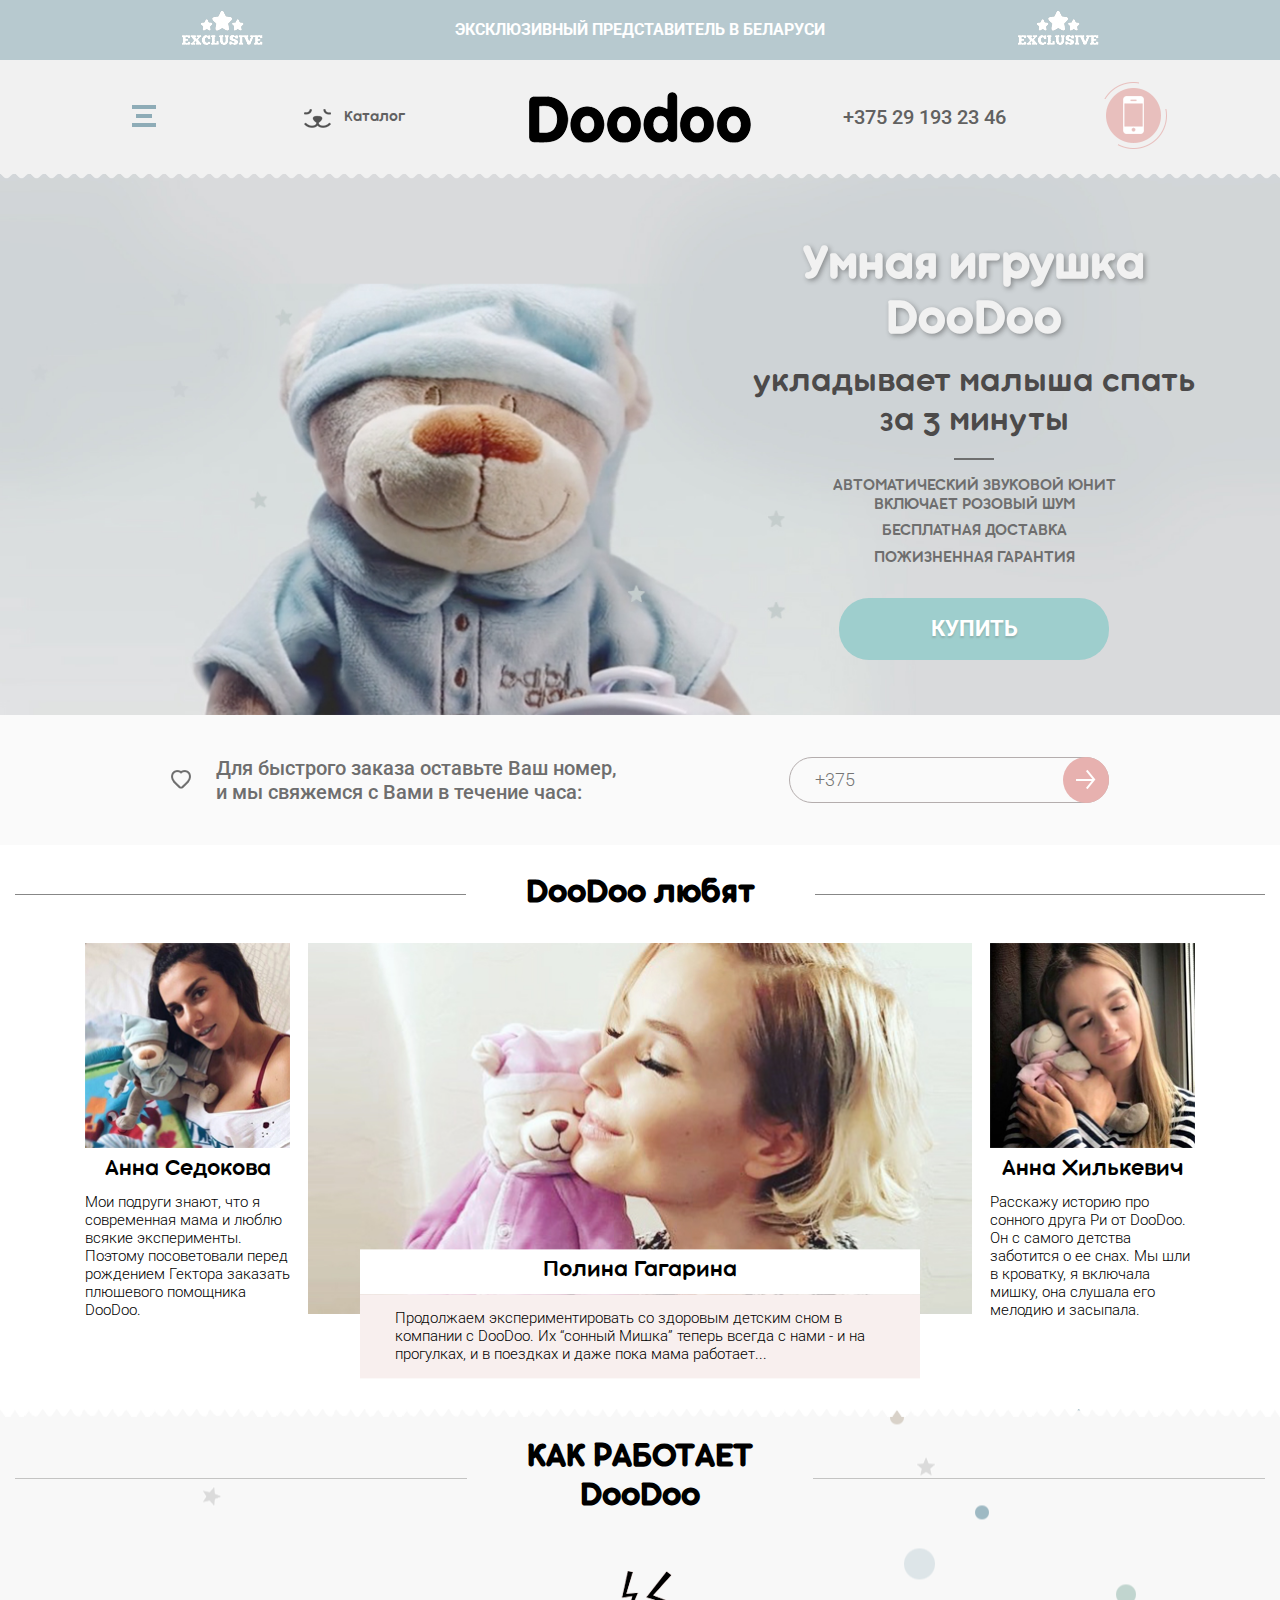
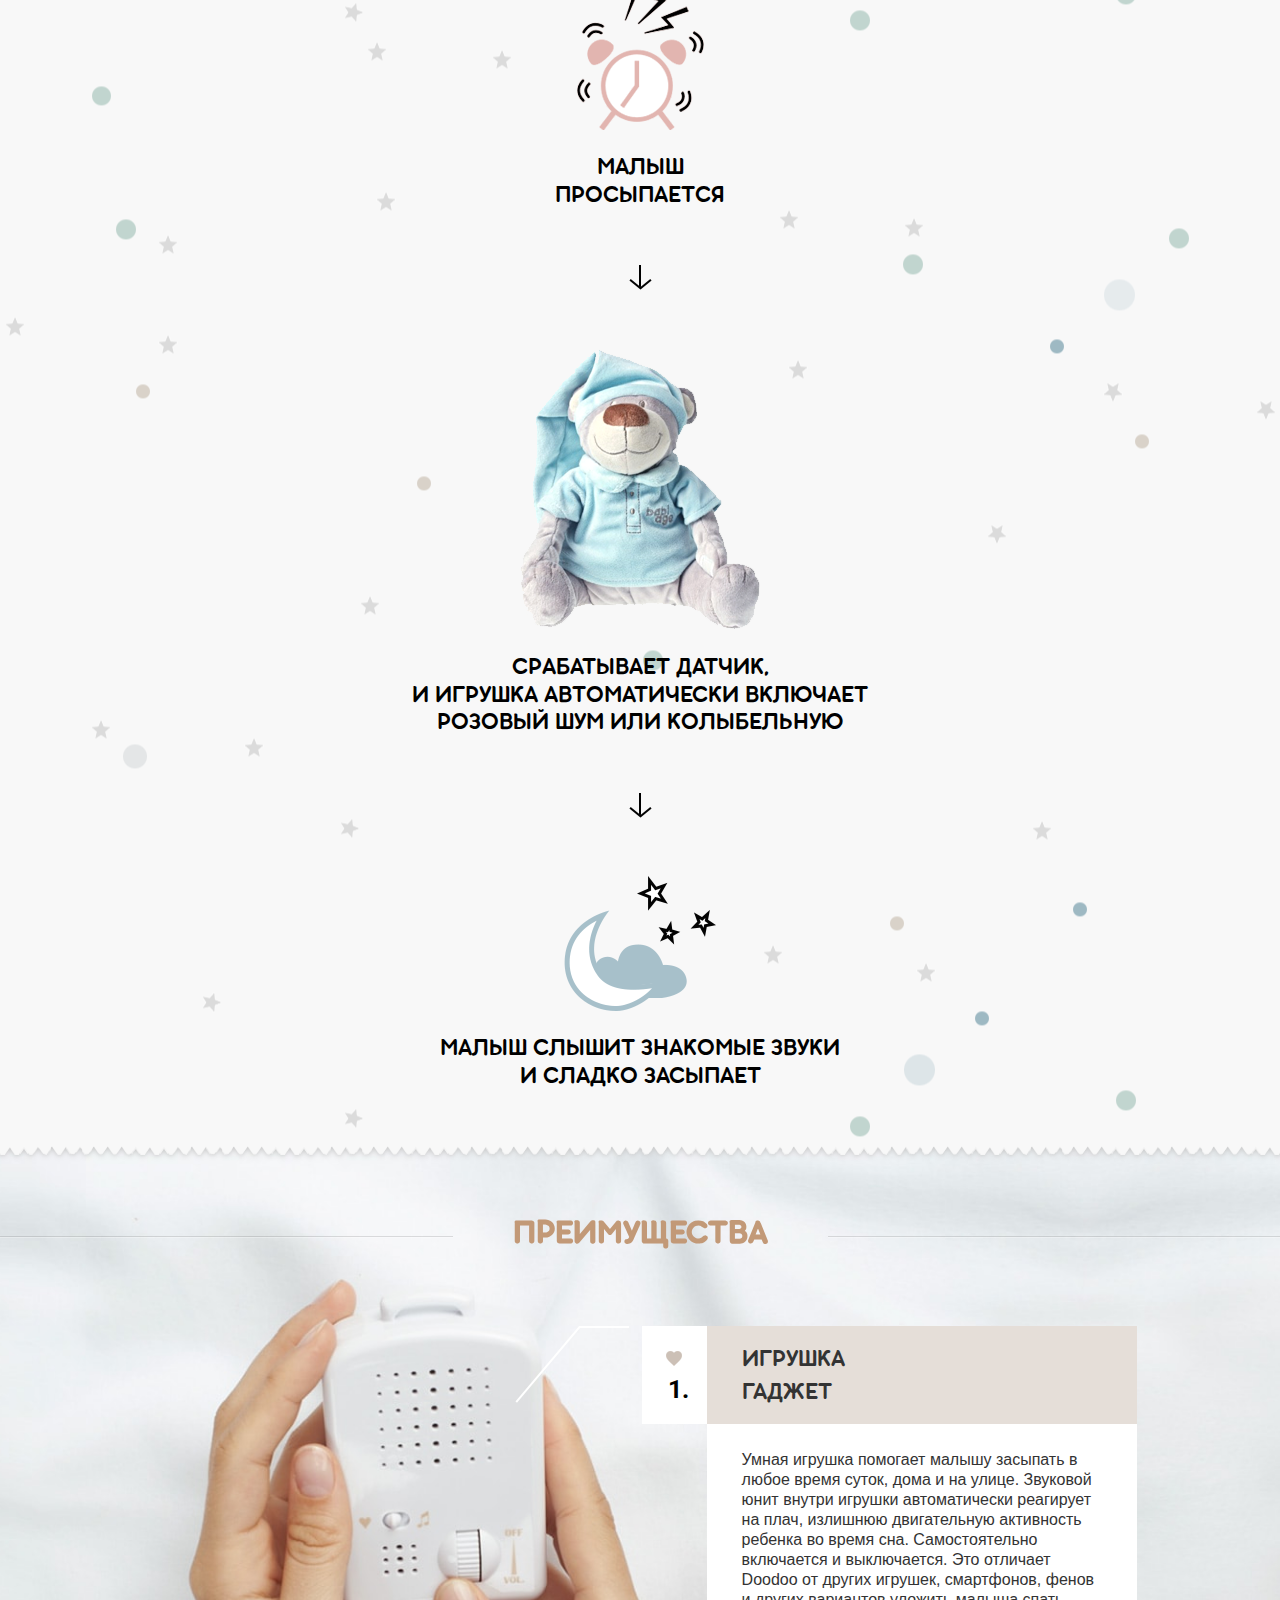
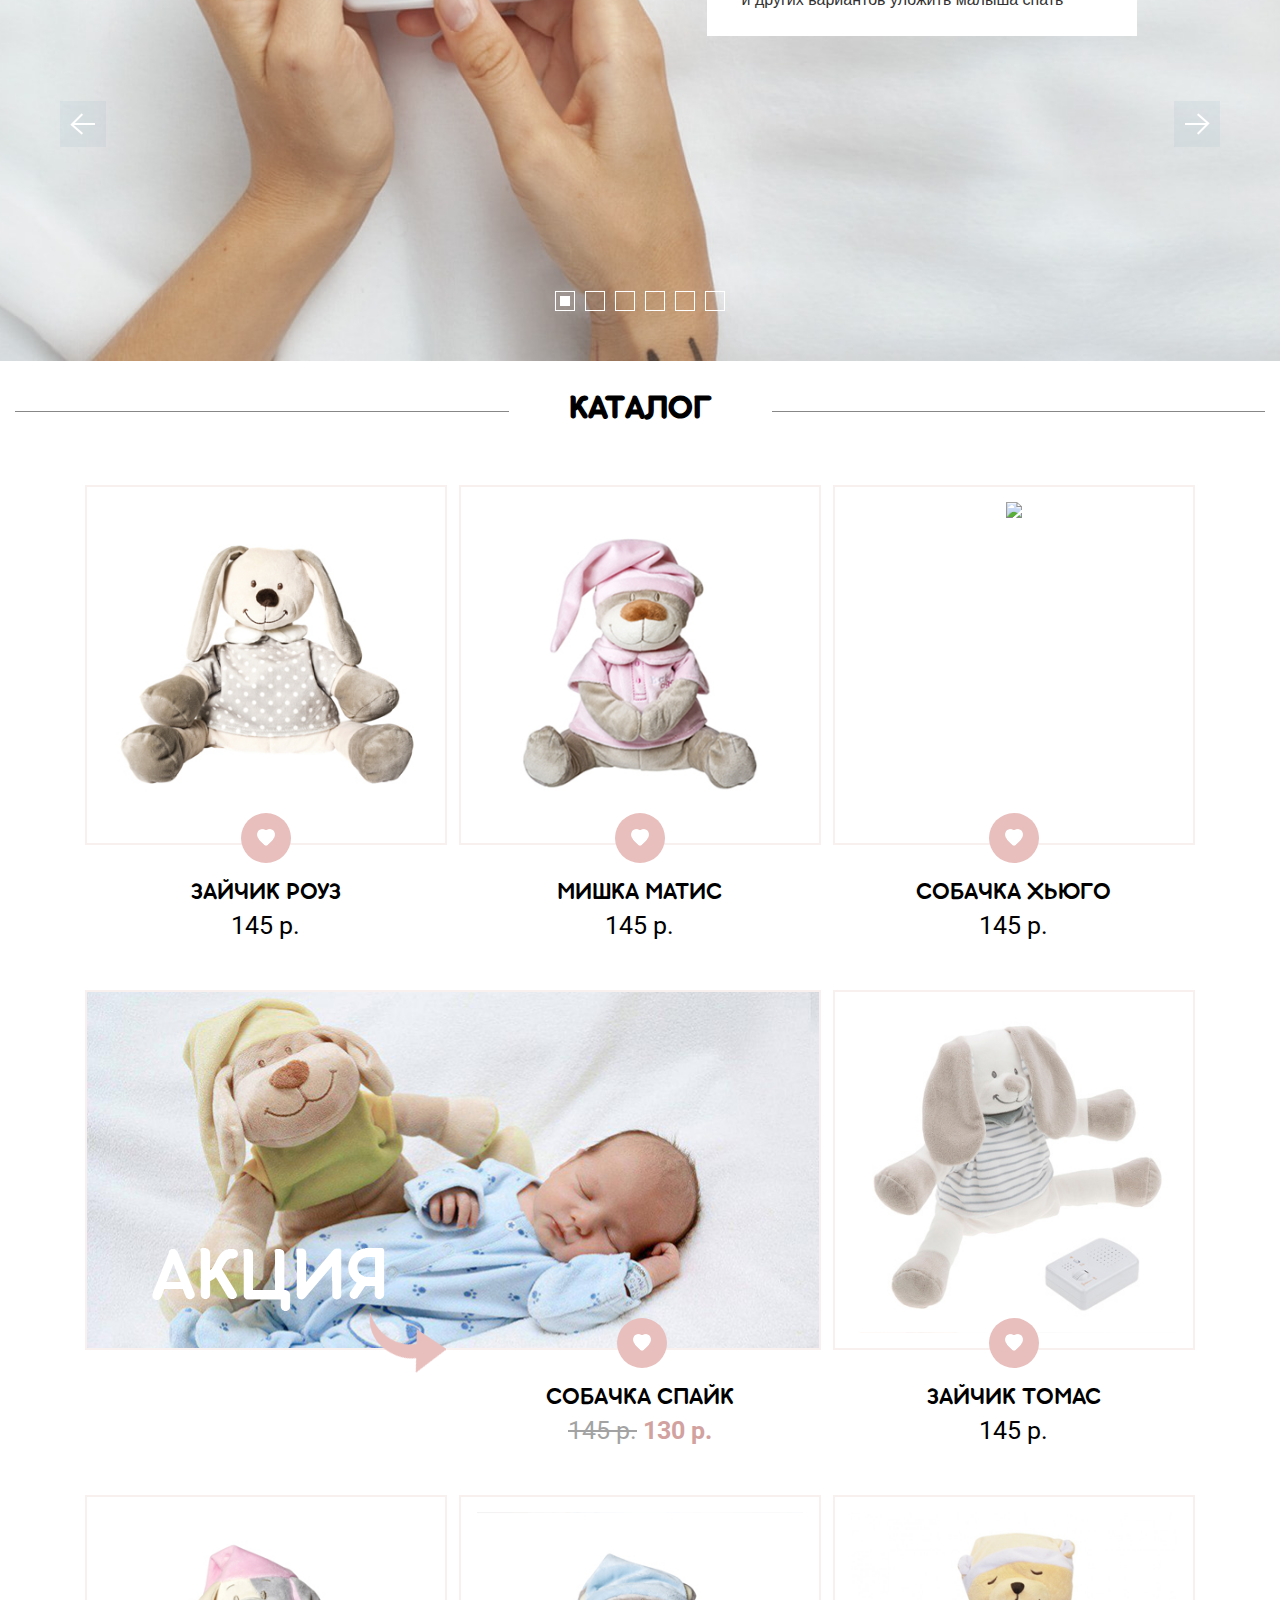
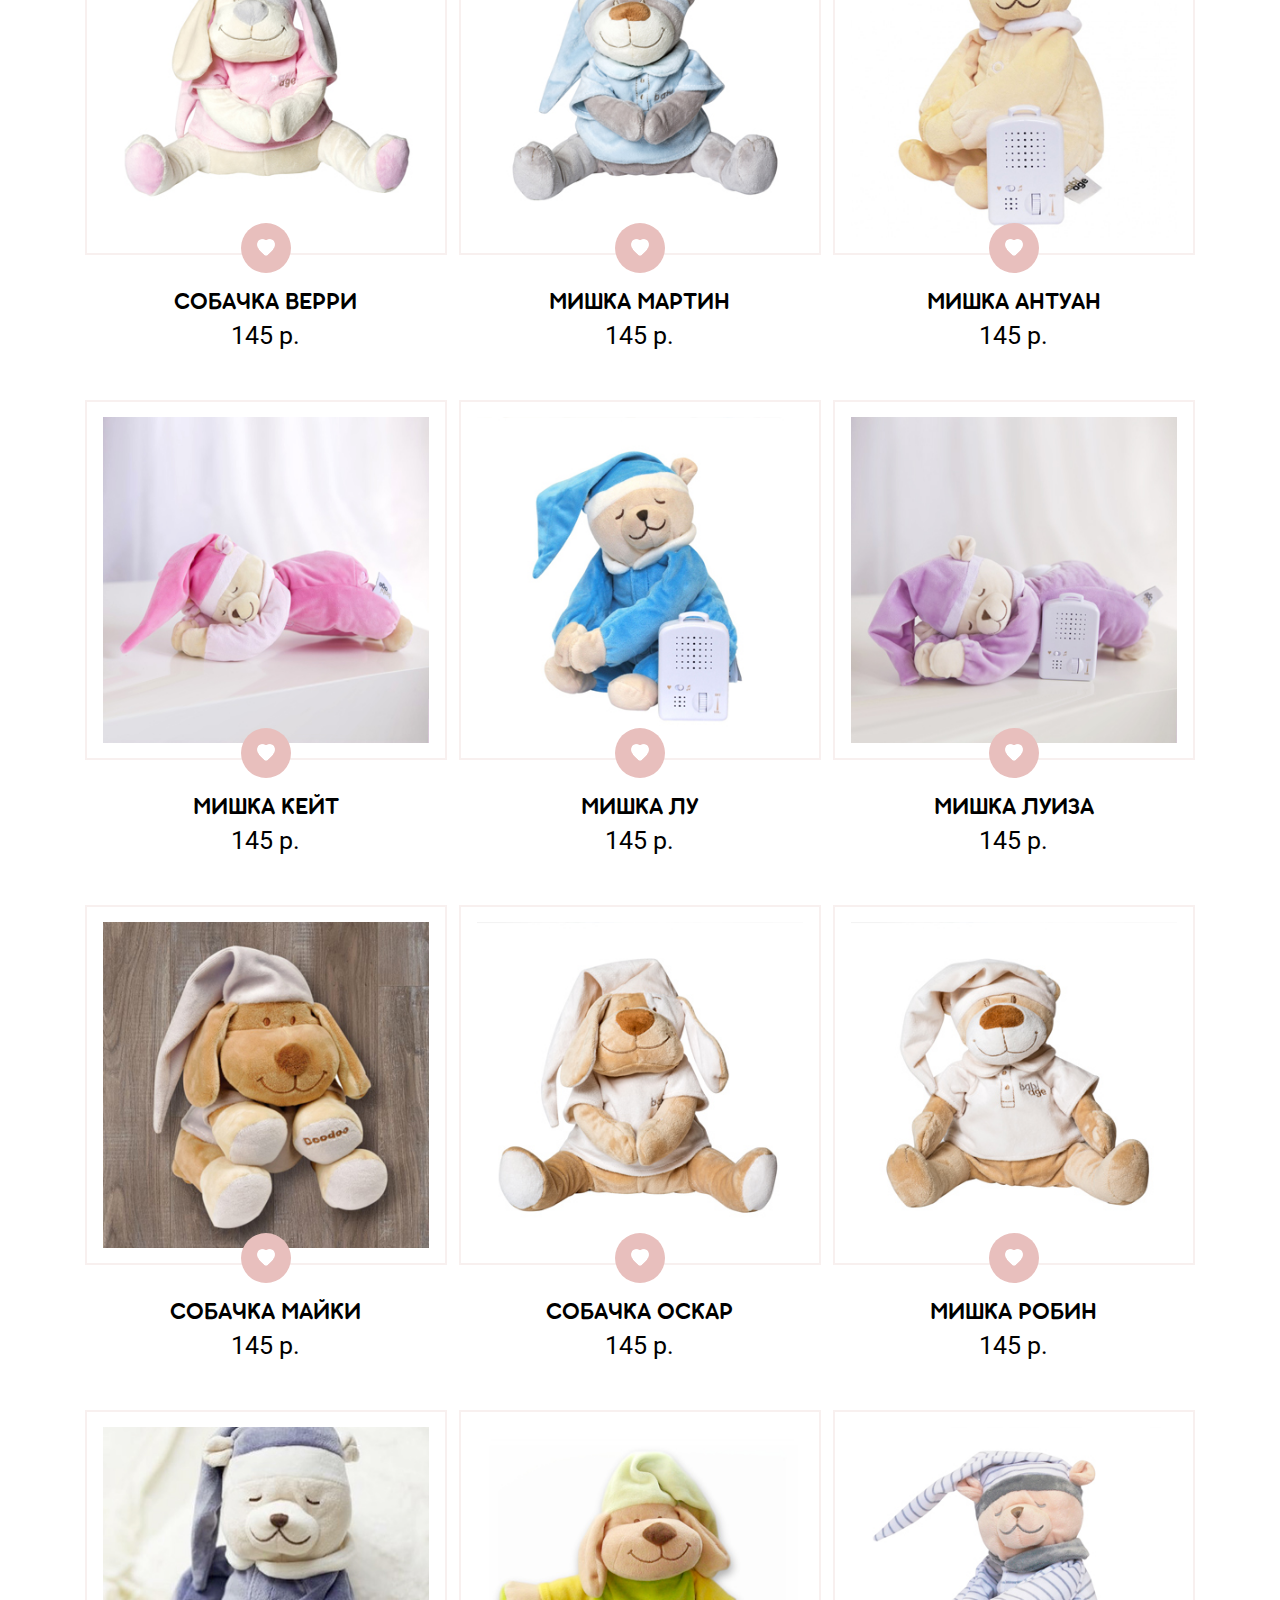
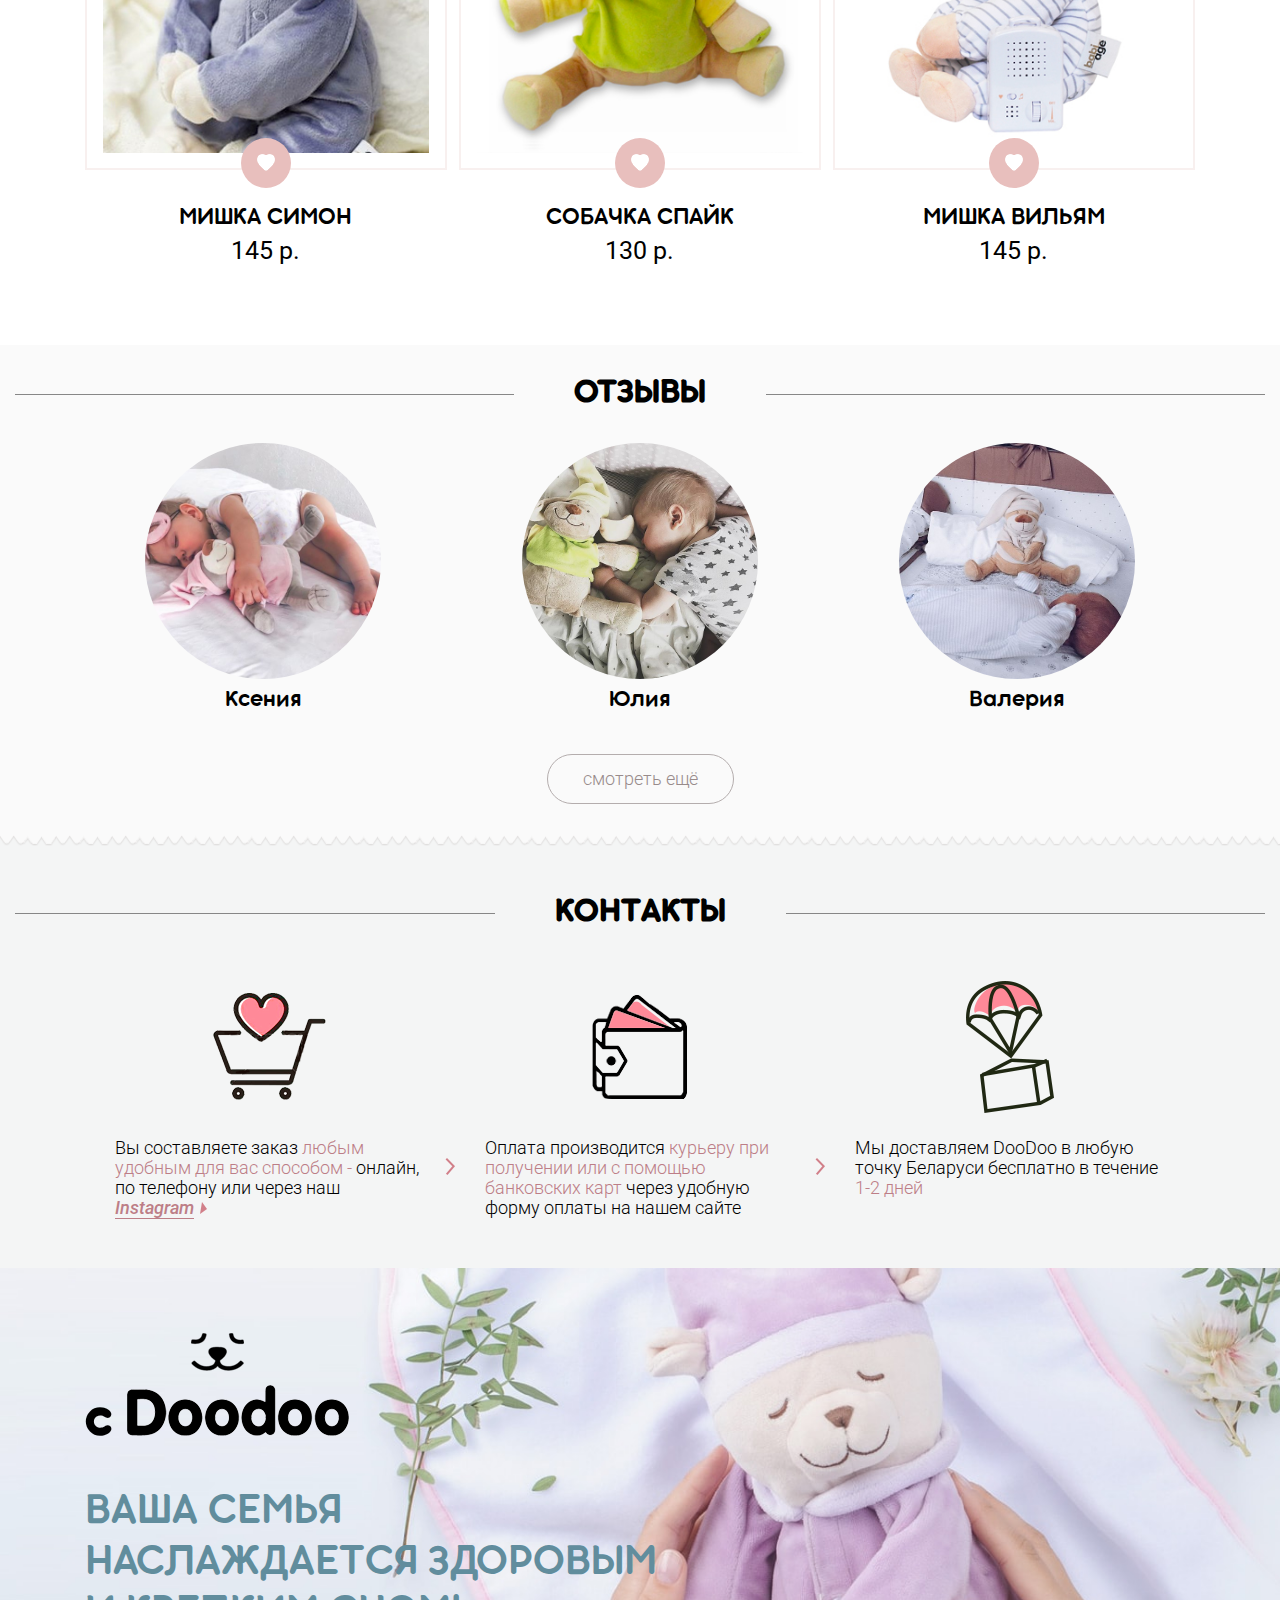
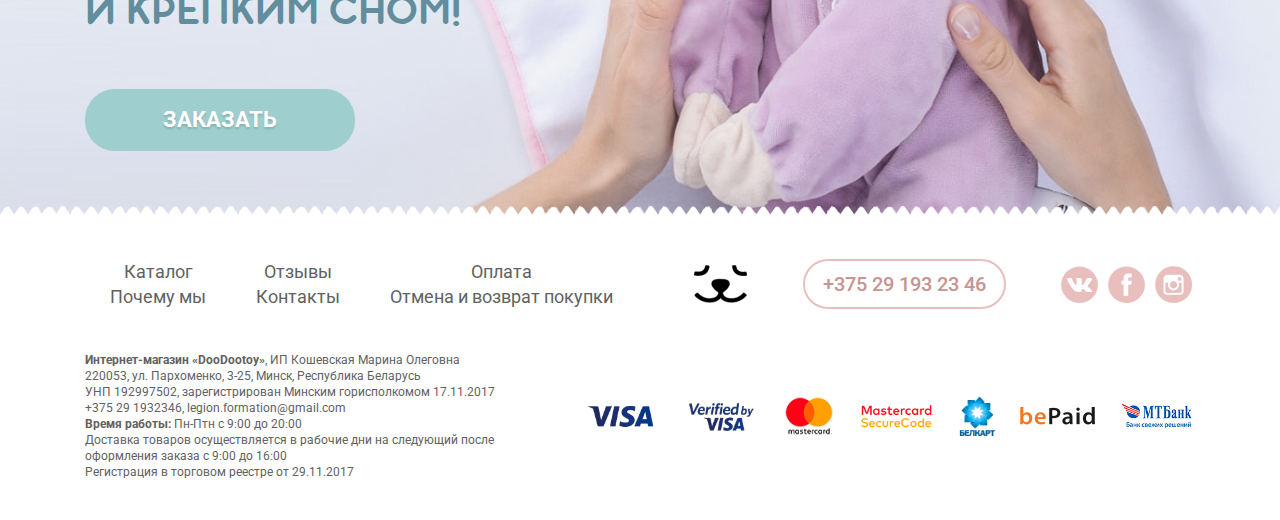
==== commit 64f20907: "new fixes" ====
--- a/index.html
+++ b/index.html
@@ -84,6 +84,7 @@
 					<li class="main-list__item">Бесплатная доставка</li>
 					<li class="main-list__item">Пожизненная гарантия</li>
 				</ul>
+				<a href="#catalog" class="order-btn js-menu-link">КУПИТЬ</a>
 			</div>
 		</div>
 	</section>
@@ -247,151 +248,183 @@
 			<div class="catalog">
 				<div class="catalog-item">
 					<div class="catalog-item__image">
-						<img src="img/catalog/rose.jpg" alt="ЗАЙЧИК РОУЗ">
-						<img src="img/catalog/Rouz_2.jpg" alt="ЗАЙЧИК РОУЗ">
-						<a href="#order-modal" class="heart-btn js-popup-modal" data-price="145 р." data-product="rose"><span class="heart-ico"></span>ХОЧУ КУПИТЬ</a>
+						<a href="#order-modal" class="js-popup-modal" data-price="145 р." data-product="rose">
+							<img src="img/catalog/rose.jpg" alt="ЗАЙЧИК РОУЗ">
+							<img src="img/catalog/Rouz_2.jpg" alt="ЗАЙЧИК РОУЗ">
+							<span class="heart-btn"><span class="heart-ico"></span>КУПИТЬ</span>
+						</a>
 					</div>
 					<div class="catalog-item__title">ЗАЙЧИК РОУЗ</div>
 					<div class="catalog-item__price">145 р.</div>
 				</div>
 				<div class="catalog-item">
 					<div class="catalog-item__image">
-						<img src="img/catalog/matis.jpg" alt="МИШКА МАТИС">
-						<img src="img/catalog/Matiss_2.jpg" alt="МИШКА МАТИС">
-						<a href="#order-modal" class="heart-btn js-popup-modal" data-price="145 р." data-product="matis"><span class="heart-ico"></span>ХОЧУ КУПИТЬ</a>
+						<a href="#order-modal" class="js-popup-modal" data-price="145 р." data-product="matis">
+							<img src="img/catalog/matis.jpg" alt="МИШКА МАТИС">
+							<img src="img/catalog/Matiss_2.jpg" alt="МИШКА МАТИС">
+							<span class="heart-btn"><span class="heart-ico"></span>КУПИТЬ</span>
+						</a>
 					</div>
 					<div class="catalog-item__title">МИШКА МАТИС</div>
 					<div class="catalog-item__price">145 р.</div>
 				</div>
 				<div class="catalog-item">
 					<div class="catalog-item__image">
-						<img src="img/catalog/Hugo.jpg" alt="СОБАЧКА ХЬЮГО">
-						<img src="img/catalog/Hugo_2.jpg" alt="СОБАЧКА ХЬЮГО">
-						<a href="#order-modal" class="heart-btn js-popup-modal" data-price="145 р." data-product="hugo"><span class="heart-ico"></span>ХОЧУ КУПИТЬ</a>
+						<a href="#order-modal" class="js-popup-modal" data-price="145 р." data-product="hugo">
+							<img src="img/catalog/Hugo.jpg" alt="СОБАЧКА ХЬЮГО">
+							<img src="img/catalog/Hugo_2.jpg" alt="СОБАЧКА ХЬЮГО">
+							<span class="heart-btn"><span class="heart-ico"></span>КУПИТЬ</span>
+						</a>
 					</div>
 					<div class="catalog-item__title">СОБАЧКА ХЬЮГО</div>
 					<div class="catalog-item__price">145 р.</div>
 				</div>
 				<div class="catalog-item catalog-item--big catalog-item--action">
-					<div class="catalog-item__image" style="background-image: url(img/catalog/spaik-big.jpg);">
-						<a href="#order-modal" class="heart-btn js-popup-modal" data-price="130 р." data-product="spaik"><span class="heart-ico"></span>ХОЧУ КУПИТЬ</a>
-					</div>
+					<a href="#order-modal" class="catalog-item__image js-popup-modal" data-price="130 р." data-product="spaik" style="background-image: url(img/catalog/spaik-big.jpg);">
+						<span class="heart-btn"><span class="heart-ico"></span>КУПИТЬ</span>
+					></a>
 					<div class="catalog-item__title">Собачка Спайк</div>
 					<div class="catalog-item__price"><span class="old">145 р.</span> <span class="new">130 р.</span></div>
 				</div>
 				<div class="catalog-item">
 					<div class="catalog-item__image">
-						<img src="img/catalog/tomas.jpg" alt="ЗАЙЧИК ТОМАС">
-						<img src="img/catalog/Tomas_2.jpg" alt="ЗАЙЧИК ТОМАС">
-						<a href="#order-modal" class="heart-btn js-popup-modal" data-price="145 р." data-product="tomas"><span class="heart-ico"></span>ХОЧУ КУПИТЬ</a>
+						<a href="#order-modal" class="js-popup-modal" data-price="145 р." data-product="tomas">
+							<img src="img/catalog/tomas.jpg" alt="ЗАЙЧИК ТОМАС">
+							<img src="img/catalog/Tomas_2.jpg" alt="ЗАЙЧИК ТОМАС">
+							<span class="heart-btn"><span class="heart-ico"></span>КУПИТЬ</span>
+						</a>
 					</div>
 					<div class="catalog-item__title">ЗАЙЧИК ТОМАС</div>
 					<div class="catalog-item__price">145 р.</div>
 				</div>
 				<div class="catalog-item">
 					<div class="catalog-item__image">
-						<img src="img/catalog/verry.jpg" alt="СОБАЧКА ВЕРРИ">
-						<img src="img/catalog/verry_2.jpg" alt="СОБАЧКА ВЕРРИ">
-						<a href="#order-modal" class="heart-btn js-popup-modal" data-price="145 р." data-product="verry"><span class="heart-ico"></span>ХОЧУ КУПИТЬ</a>
+						<a href="#order-modal" class="js-popup-modal" data-price="145 р." data-product="verry">
+							<img src="img/catalog/verry.jpg" alt="СОБАЧКА ВЕРРИ">
+							<img src="img/catalog/verry_2.jpg" alt="СОБАЧКА ВЕРРИ">
+							<span class="heart-btn"><span class="heart-ico"></span>КУПИТЬ</span>
+						</a>
 					</div>
 					<div class="catalog-item__title">СОБАЧКА ВЕРРИ</div>
 					<div class="catalog-item__price">145 р.</div>
 				</div>
 				<div class="catalog-item">
 					<div class="catalog-item__image">
-						<img src="img/catalog/martin.jpg" alt="МИШКА МАРТИН">
-						<img src="img/catalog/Martin_2.jpg" alt="МИШКА МАРТИН">
-						<a href="#order-modal" class="heart-btn js-popup-modal" data-price="145 р." data-product="martin"><span class="heart-ico"></span>ХОЧУ КУПИТЬ</a>
+						<a href="#order-modal" class="js-popup-modal" data-price="145 р." data-product="martin">
+							<img src="img/catalog/martin.jpg" alt="МИШКА МАРТИН">
+							<img src="img/catalog/Martin_2.jpg" alt="МИШКА МАРТИН">
+							<span class="heart-btn"><span class="heart-ico"></span>КУПИТЬ</span>
+						</a>
 					</div>
 					<div class="catalog-item__title">МИШКА МАРТИН</div>
 					<div class="catalog-item__price">145 р.</div>
 				</div>
 				<div class="catalog-item">
 					<div class="catalog-item__image">
-						<img src="img/catalog/antuan.jpg" alt="Мишка Антуан">
-						<img src="img/catalog/antuan_2.jpg" alt="Мишка Антуан">
-						<a href="#order-modal" class="heart-btn js-popup-modal" data-price="145 р." data-product="antuan"><span class="heart-ico"></span>ХОЧУ КУПИТЬ</a>
+						<a href="#order-modal" class="js-popup-modal" data-price="145 р." data-product="antuan">
+							<img src="img/catalog/antuan.jpg" alt="Мишка Антуан">
+							<img src="img/catalog/antuan_2.jpg" alt="Мишка Антуан">
+							<span class="heart-btn"><span class="heart-ico"></span>КУПИТЬ</span>
+						</a>						
 					</div>
 					<div class="catalog-item__title">Мишка Антуан</div>
 					<div class="catalog-item__price">145 р.</div>
 				</div>
 				<div class="catalog-item">
 					<div class="catalog-item__image">
-						<img src="img/catalog/kate.jpg" alt="Мишка Кейт">
-						<img src="img/catalog/kate_2.jpg" alt="Мишка Кейт">
-						<a href="#order-modal" class="heart-btn js-popup-modal" data-price="145 р." data-product="kate"><span class="heart-ico"></span>ХОЧУ КУПИТЬ</a>
+						<a href="#order-modal" class="js-popup-modal" data-price="145 р." data-product="kate">
+							<img src="img/catalog/kate.jpg" alt="Мишка Кейт">
+							<img src="img/catalog/kate_2.jpg" alt="Мишка Кейт">
+							<span class="heart-btn"><span class="heart-ico"></span>КУПИТЬ</span>
+						</a>
 					</div>
 					<div class="catalog-item__title">Мишка Кейт</div>
 					<div class="catalog-item__price">145 р.</div>
 				</div>
 				<div class="catalog-item">
 					<div class="catalog-item__image">
-						<img src="img/catalog/Lu.jpg" alt="Мишка Лу">
-						<img src="img/catalog/Lu_2.jpg" alt="Мишка Лу">
-						<a href="#order-modal" class="heart-btn js-popup-modal" data-price="145 р." data-product="lu"><span class="heart-ico"></span>ХОЧУ КУПИТЬ</a>
+						<a href="#order-modal" class="js-popup-modal" data-price="145 р." data-product="lu">
+							<img src="img/catalog/Lu.jpg" alt="Мишка Лу">
+							<img src="img/catalog/Lu_2.jpg" alt="Мишка Лу">
+							<span class="heart-btn"><span class="heart-ico"></span>КУПИТЬ</span>
+						</a>
 					</div>
 					<div class="catalog-item__title">Мишка Лу</div>
 					<div class="catalog-item__price">145 р.</div>
 				</div>
 				<div class="catalog-item">
 					<div class="catalog-item__image">
-						<img src="img/catalog/Luisa.jpg" alt="Мишка Луиза">
-						<img src="img/catalog/Luisa_2.jpg" alt="Мишка Луиза">
-						<a href="#order-modal" class="heart-btn js-popup-modal" data-price="145 р." data-product="luisa"><span class="heart-ico"></span>ХОЧУ КУПИТЬ</a>
+						<a href="#order-modal" class="js-popup-modal" data-price="145 р." data-product="luisa">
+							<img src="img/catalog/Luisa.jpg" alt="Мишка Луиза">
+							<img src="img/catalog/Luisa_2.jpg" alt="Мишка Луиза">
+							<span class="heart-btn"><span class="heart-ico"></span>КУПИТЬ</span>
+						</a>
 					</div>
 					<div class="catalog-item__title">Мишка Луиза</div>
 					<div class="catalog-item__price">145 р.</div>
 				</div>
 				<div class="catalog-item">
 					<div class="catalog-item__image">
-						<img src="img/catalog/Maiki.jpg" alt="Собачка Майки">
-						<img src="img/catalog/Maiki_2.jpg" alt="Собачка Майки">
-						<a href="#order-modal" class="heart-btn js-popup-modal" data-price="145 р." data-product="maiki"><span class="heart-ico"></span>ХОЧУ КУПИТЬ</a>
+						<a href="#order-modal" class="js-popup-modal" data-price="145 р." data-product="maiki">
+							<img src="img/catalog/Maiki.jpg" alt="Собачка Майки">
+							<img src="img/catalog/Maiki_2.jpg" alt="Собачка Майки">
+							<span class="heart-btn"><span class="heart-ico"></span>КУПИТЬ</span>
+						</a>
 					</div>
 					<div class="catalog-item__title">Собачка Майки</div>
 					<div class="catalog-item__price">145 р.</div>
 				</div>
 				<div class="catalog-item">
 					<div class="catalog-item__image">
-						<img src="img/catalog/Oskar.jpg" alt="Собачка Оскар">
-						<img src="img/catalog/Oskar_2.jpg" alt="Собачка Оскар">
-						<a href="#order-modal" class="heart-btn js-popup-modal" data-price="145 р." data-product="oskar"><span class="heart-ico"></span>ХОЧУ КУПИТЬ</a>
+						<a href="#order-modal" class="js-popup-modal" data-price="145 р." data-product="oskar">
+							<img src="img/catalog/Oskar.jpg" alt="Собачка Оскар">
+							<img src="img/catalog/Oskar_2.jpg" alt="Собачка Оскар">
+							<span class="heart-btn"><span class="heart-ico"></span>КУПИТЬ</span>
+						</a>
 					</div>
 					<div class="catalog-item__title">Собачка Оскар</div>
 					<div class="catalog-item__price">145 р.</div>
 				</div>
 				<div class="catalog-item">
 					<div class="catalog-item__image">
-						<img src="img/catalog/Robin.jpg" alt="Мишка Робин">
-						<img src="img/catalog/Robin_2.jpg" alt="Мишка Робин">
-						<a href="#order-modal" class="heart-btn js-popup-modal" data-price="145 р." data-product="robin"><span class="heart-ico"></span>ХОЧУ КУПИТЬ</a>
+						<a href="#order-modal" class="js-popup-modal" data-price="145 р." data-product="robin">
+							<img src="img/catalog/Robin.jpg" alt="Мишка Робин">
+							<img src="img/catalog/Robin_2.jpg" alt="Мишка Робин">
+							<span class="heart-btn"><span class="heart-ico"></span>КУПИТЬ</span>
+						</a>
 					</div>
 					<div class="catalog-item__title">Мишка Робин</div>
 					<div class="catalog-item__price">145 р.</div>
 				</div>
 				<div class="catalog-item">
 					<div class="catalog-item__image">
-						<img src="img/catalog/Simon.jpg" alt="Мишка Симон">
-						<img src="img/catalog/Simon_2.jpg" alt="Мишка Симон">
-						<a href="#order-modal" class="heart-btn js-popup-modal" data-price="145 р." data-product="simon"><span class="heart-ico"></span>ХОЧУ КУПИТЬ</a>
+						<a href="#order-modal" class="js-popup-modal" data-price="145 р." data-product="simon">
+							<img src="img/catalog/Simon.jpg" alt="Мишка Симон">
+							<img src="img/catalog/Simon_2.jpg" alt="Мишка Симон">
+							<span class="heart-btn"><span class="heart-ico"></span>КУПИТЬ</span>
+						</a>
 					</div>
 					<div class="catalog-item__title">Мишка Симон</div>
 					<div class="catalog-item__price">145 р.</div>
 				</div>
 				<div class="catalog-item">
 					<div class="catalog-item__image">
-						<img src="img/catalog/Spaik.jpg" alt="Собачка Спайк">
-						<img src="img/catalog/Spaik_2.jpg" alt="Собачка Спайк">
-						<a href="#order-modal" class="heart-btn js-popup-modal" data-price="130 р." data-product="spaik""><span class="heart-ico"></span>ХОЧУ КУПИТЬ</a>
+						<a href="#order-modal" class="js-popup-modal" data-price="130 р." data-product="spaik">
+							<img src="img/catalog/Spaik.jpg" alt="Собачка Спайк">
+							<img src="img/catalog/Spaik_2.jpg" alt="Собачка Спайк">
+							<span class="heart-btn"><span class="heart-ico"></span>КУПИТЬ</span>
+						</a>
 					</div>
 					<div class="catalog-item__title">Собачка Спайк</div>
 					<div class="catalog-item__price">130 р.</div>
 				</div>
 				<div class="catalog-item">
 					<div class="catalog-item__image">
-						<img src="img/catalog/william.jpg" alt="Мишка Вильям">
-						<img src="img/catalog/william_2.jpg" alt="Мишка Вильям">
-						<a href="#order-modal" class="heart-btn js-popup-modal" data-price="145 р." data-product="william"><span class="heart-ico"></span>ХОЧУ КУПИТЬ</a>
+						<a href="#order-modal" class="js-popup-modal" data-price="145 р." data-product="william">
+							<img src="img/catalog/william.jpg" alt="Мишка Вильям">
+							<img src="img/catalog/william_2.jpg" alt="Мишка Вильям">
+							<span class="heart-btn"><span class="heart-ico"></span>КУПИТЬ</span>
+						</a>
 					</div>
 					<div class="catalog-item__title">Мишка Вильям</div>
 					<div class="catalog-item__price">145 р.</div>
@@ -563,7 +596,7 @@
 					<div class="footer-menu__col">
 						<ul class="footer-menu">
 							<li><a href="#contacts" class="js-menu-link">Оплата</a></li>
-							<li><a href="#contacts" class="js-menu-link">Доставка</a></li>
+							<li><a href="cancel-and-return.html" target="_blank">Отмена и возврат покупки</a></li>
 						</ul>
 					</div>
 				</div>
@@ -577,6 +610,28 @@
 					<a href="https://vk.com/doodootoyby" class="footer-social__item soc-vk" target="_blank"></a>
 					<a href="https://www.facebook.com/doodootoy/" class="footer-social__item soc-fb" target="_blank"></a>
 					<a href="https://www.instagram.com/doodootoy/" class="footer-social__item soc-inst" target="_blank"></a>
+				</div>
+			</div>
+			<div class="footer footer--bottom">
+				<div class="footer-text">
+					<b>Интернет-магазин «DooDootoy»</b>, ИП Кошевская Марина Олеговна<br />
+					220053, ул. Пархоменко, 3-25, Минск, Республика Беларусь<br />
+					УНП 192997502, зарегистрирован Минским горисполкомом 17.11.2017<br />
+					<a href="tel:+375291932346">+375 29 1932346</a>, <a href="mailto:legion.formation@gmail.com">legion.formation@gmail.com</a><br />
+					<b>Время работы:</b> Пн-Птн с 9:00 до 20:00<br />
+					Доставка товаров осуществляется в рабочие дни на следующий после оформления заказа с 9:00 до 16:00<br />
+					Регистрация в торговом реестре от 29.11.2017
+				</div>
+				<div class="footer-paysys">
+					<div class="paysys">
+						<a class="paysys-item" href="how-to-order.html"><img src="img/visa-logo_new.png" alt="Visa"></a>
+						<a class="paysys-item" href="how-to-order.html"><img src="img/verified_by_visa.png" alt="Verified by Visa"></a>
+						<a class="paysys-item" href="how-to-order.html"><img src="img/mcard-logo_new.png" alt="Mastercard"></a>
+						<a class="paysys-item" href="how-to-order.html"><img src="img/master_card_secure_code.png" alt="Mastercard SecureCode"></a>
+						<a class="paysys-item" href="how-to-order.html"><img src="img/belkart-logo.png" alt="БЕЛКАРТ"></a>
+						<a class="paysys-item" href="how-to-order.html"><img src="img/bepaid-logo.png" alt="bePaid"></a>
+						<a class="paysys-item" href="how-to-order.html"><img src="img/mtb-logo.png" alt="МТБанк"></a>
+					</div>
 				</div>
 			</div>
 		</div>
@@ -609,7 +664,12 @@
 
 	<div id="order-modal" class="popup-block popup-block--blue mfp-hide">
 		<div class="popup-block__header">
-			<h2 class="h2-popup-title">ФОРМА ПОКУПКИ</h2>
+			<div class="order-form-first">
+				<h2 class="h2-popup-title">ФОРМА ПОКУПКИ</h2>
+			</div>
+			<div class="order-form-second">
+				<h2 class="h2-popup-title">ОФОРМЛЕНИЕ ЗАКАЗА</h2>
+			</div>
 			<span class="popup-modal-dismiss icon-cross"></span>
 		</div>
 		<div class="popup-block__body">
@@ -983,37 +1043,68 @@
 									</div>
 								</div>
 							</div>
+
+							<div class="order-form-first">
+								<a href="#sertifikat" class="sertifikat js-popup-modal">Сертификат<br />соответствия</a>
+							</div>
+
+							<div class="order-form-second">
+								<div class="item-title">МИШКА МАРТИН</div>
+								<div class="item-price">145 р.</div>
+							</div>
 						</div>
 						<div class="order-form__right">
-							<div class="item-title">МИШКА МАРТИН</div>
-							<div class="item-price">145 р.</div>
-							<div class="item-text">
-								<p>Включается автоматически.<br/>
-								Doodoo распознает звуки просыпающегося малыша, включается, убаюкивает кроху и самостоятельно выключается. Помогает малышу легче и быстрей засыпать, а также значительно реже просыпаться при переходе из одной фазы сна в другую.</p>
-
-								<p>2 режима работы.<br/>
-								Розовый шум — эффективен в возрасте от 0 до 8-10 месяцев. Колыбельная мелодия подходит ребятам постарше: с 8-10 месяцев и до 3-х лет</p>
-
-								<p>
-									Высота 23 см.<br/>
-									Ширина 15 см.
-								</p>
-							</div>
-						</div>
-					</div>
-					<div class="order-form__row">
-						<div class="order-form__left">
-							<div class="order-form-tip">
-								ДЛЯ ОФОРМЛЕНИЯ ЗАКАЗА
-							</div>
-						</div>
-						<div class="order-form__right">
-							<input type="text" class="order-form__field" name="name" id="name" placeholder="Ваше имя:">
-							<input type="text" class="order-form__field js-phone rfield" name="phone" id="phone" placeholder="Ваш телефон:">
-							<input type="text" class="order-form__field" name="adress" id="adress" placeholder="Ваш адрес:">
-							<input type="hidden" class="order-form__field" name="product" id="product" placeholder="Ваше имя:">
-							<div class="order-form__botline">
-								<input type="submit" value="ХОЧУ КУПИТЬ" class="order-btn js-order-form-btn">
+							<div class="order-form-first">
+								<div class="item-title">МИШКА МАРТИН</div>
+								<div class="item-price">145 р.</div>
+								<div class="item-text">
+									<p>Включается автоматически.<br/>
+									Doodoo распознает звуки просыпающегося малыша, включается, убаюкивает кроху и самостоятельно выключается. Помогает малышу легче и быстрей засыпать, а также значительно реже просыпаться при переходе из одной фазы сна в другую.</p>
+
+									<p>2 режима работы.<br/>
+									Розовый шум — эффективен в возрасте от 0 до 8-10 месяцев. Колыбельная мелодия подходит ребятам постарше: с 8-10 месяцев и до 3-х лет</p>
+
+									<p class="small">
+										На звуковое устройство действует пожизненная гарантия. Если звуковой юнит неисправен, свяжитесь с нами, и мы осуществим замену.<br/><br/>
+
+										ПРОИЗВОДИТЕЛЬ: «Babiage» (Ватерлоо, Бельгия)<br/>
+										ИМПОРТЁР: ИП Воротинов Е.О.  (Минск, Беларусь)
+									</p>
+
+									<a href="#!" class="btn-second js-order-second">Купить</a>
+
+									<p class="small">Высота 23 см.<br>Ширина 15 см.</p>
+								</div>
+							</div>
+							<div class="order-form-second">
+								<div class="order-form-block">
+									<p class="order-form-block__title">ШАГ 1: Кому и куда доставить</p>
+									<input type="text" class="order-form__field" name="name" id="name" placeholder="Ваше имя:">
+									<input type="text" class="order-form__field js-phone rfield" name="phone" id="phone" placeholder="Ваш телефон:">
+									<input type="text" class="order-form__field" name="adress" id="adress" placeholder="Ваш адрес:">
+									<input type="text" class="order-form__field" name="email" id="email" placeholder="Ваш E-mail:">
+									<input type="hidden" class="order-form__field" name="product" id="product">
+								</div>
+								<div class="order-form-block">
+									<p class="order-form-block__title">ШАГ 2: Оплата</p>
+									<p class="order-form-block__row">
+										<label class="radio">
+											<input type="radio" value="online" hidden checked name="radio" class="radio__input js-pay">
+											<span class="radio__box"></span>
+											<span class="radio__text">Онлайн</span>
+										</label>
+									</p>
+									<p class="order-form-block__row">
+										<label class="radio">
+											<input type="radio" value="delivery" hidden name="radio" class="radio__input js-pay">
+											<span class="radio__box"></span>
+											<span class="radio__text">При получении</span>
+										</label>
+									</p>
+								</div>
+								<div class="order-form__botline">
+									<input type="submit" value="Оформить заказ" class="order-btn js-order-form-btn">
+								</div>
 							</div>
 						</div>
 					</div>
@@ -1236,6 +1327,16 @@
 		</div>
 	</div>
 
+	<div id="sertifikat" class="popup-block popup-block--grey mfp-hide">
+		<div class="popup-block__header">
+			<h2 class="h2-popup-title">Сертификат</h2>
+			<span class="popup-modal-dismiss icon-cross"></span>
+		</div>
+		<div class="popup-block__body">
+			<img src="img/sertifikat.jpg" alt="Сертификат">
+		</div>
+	</div>
+
 	<script src="js/jquery-3.2.1.min.js"></script>
 	<script src="js/jquery.magnific-popup.min.js"></script>
 	<script src="js/slick.min.js"></script>
--- a/css/styles.css
+++ b/css/styles.css
@@ -27,7 +27,6 @@
   text-decoration: none;
   color: #000000;
   -webkit-transition: all 0.3s ease;
-  -o-transition: all 0.3s ease;
   transition: all 0.3s ease;
 }
 a:hover {
@@ -90,7 +89,6 @@
 }
 .trn {
   -webkit-transition: all 0.3s ease;
-  -o-transition: all 0.3s ease;
   transition: all 0.3s ease;
 }
 .section {
@@ -199,7 +197,6 @@
   padding: 0 5px;
   font: 19px/35px 'BubbleboddyNeue', sans-serif;
   -webkit-transition: all 0.3s ease;
-  -o-transition: all 0.3s ease;
   transition: all 0.3s ease;
 }
 .menu__link:hover {
@@ -231,64 +228,54 @@
 @-webkit-keyframes tada {
   0% {
     -webkit-transform: scale(1);
-    -ms-transform: scale(1);
     transform: scale(1);
   }
   5%,
   10% {
     -webkit-transform: scale(0.9) rotate(-8deg);
-    -ms-transform: scale(0.9) rotate(-8deg);
     transform: scale(0.9) rotate(-8deg);
   }
   15%,
   25%,
   35% {
     -webkit-transform: scale(1.2) rotate(8deg);
-    -ms-transform: scale(1.2) rotate(8deg);
     transform: scale(1.2) rotate(8deg);
   }
   20%,
   30% {
     -webkit-transform: scale(1.2) rotate(-8deg);
-    -ms-transform: scale(1.2) rotate(-8deg);
     transform: scale(1.2) rotate(-8deg);
   }
   45%,
   40% {
     -webkit-transform: scale(1) rotate(0);
-    -ms-transform: scale(1) rotate(0);
     transform: scale(1) rotate(0);
   }
 }
 @keyframes tada {
   0% {
     -webkit-transform: scale(1);
-    -ms-transform: scale(1);
     transform: scale(1);
   }
   5%,
   10% {
     -webkit-transform: scale(0.9) rotate(-8deg);
-    -ms-transform: scale(0.9) rotate(-8deg);
     transform: scale(0.9) rotate(-8deg);
   }
   15%,
   25%,
   35% {
     -webkit-transform: scale(1.2) rotate(8deg);
-    -ms-transform: scale(1.2) rotate(8deg);
     transform: scale(1.2) rotate(8deg);
   }
   20%,
   30% {
     -webkit-transform: scale(1.2) rotate(-8deg);
-    -ms-transform: scale(1.2) rotate(-8deg);
     transform: scale(1.2) rotate(-8deg);
   }
   45%,
   40% {
     -webkit-transform: scale(1) rotate(0);
-    -ms-transform: scale(1) rotate(0);
     transform: scale(1) rotate(0);
   }
 }
@@ -301,7 +288,6 @@
   cursor: pointer;
   border-radius: 50%;
   -webkit-transition: all 0.3s ease;
-  -o-transition: all 0.3s ease;
   transition: all 0.3s ease;
 }
 .menu-btn:hover,
@@ -311,7 +297,6 @@
 }
 .menu-btn._active {
   -webkit-transform: rotate(90deg);
-      -ms-transform: rotate(90deg);
           transform: rotate(90deg);
 }
 .catalog-link {
@@ -330,8 +315,30 @@
   text-align: right;
 }
 .main-content {
-  padding: 65px 0;
+  padding: 55px 0;
   display: inline-block;
+}
+.main-content .order-btn {
+  display: block;
+  height: 62px;
+  width: 270px;
+  border-radius: 30px;
+  background: #9ececd;
+  color: #fff;
+  font-size: 22px;
+  font-weight: 400;
+  font-family: 'Roboto', sans-serif;
+  font-weight: bold;
+  text-align: center;
+  line-height: 62px;
+  opacity: 1;
+  text-shadow: 0 2px 2px rgba(32, 15, 8, 0.15);
+  margin: 30px auto 0;
+  -webkit-transition: all 0.3s ease;
+  transition: all 0.3s ease;
+}
+.main-content .order-btn:hover {
+  opacity: .8;
 }
 .h1-title {
   font-family: 'BubbleboddyNeue', sans-serif;
@@ -363,7 +370,6 @@
   top: -19px;
   left: 50%;
   -webkit-transform: translateX(-50%);
-      -ms-transform: translateX(-50%);
           transform: translateX(-50%);
   display: block;
   width: 40px;
@@ -445,13 +451,11 @@
   z-index: 3;
   cursor: pointer;
   -webkit-transition: all 0.3s ease;
-  -o-transition: all 0.3s ease;
   transition: all 0.3s ease;
 }
 .quick-order__phone .phone-btn:hover {
   -webkit-transform: scale(1.1);
-  -ms-transform: scale(1.1);
-      transform: scale(1.1);
+  transform: scale(1.1);
 }
 .reviews {
   display: -webkit-box;
@@ -486,7 +490,6 @@
   width: 46px;
   height: 46px;
   -webkit-transform: none;
-      -ms-transform: none;
           transform: none;
   z-index: 2;
 }
@@ -538,7 +541,6 @@
   bottom: 0;
   left: 50%;
   -webkit-transform: translate(-50%, 50%);
-      -ms-transform: translate(-50%, 50%);
           transform: translate(-50%, 50%);
   width: 80%;
 }
@@ -613,7 +615,6 @@
   font-size: 16px;
   background: rgba(0, 0, 0, 0.5);
   -webkit-transition: all 0.3s ease;
-  -o-transition: all 0.3s ease;
   transition: all 0.3s ease;
 }
 .works-wr {
@@ -749,7 +750,6 @@
   max-width: 100%;
   max-height: 100%;
   -webkit-transition: 0.6s ease-out;
-  -o-transition: 0.6s ease-out;
   transition: 0.6s ease-out;
 }
 .catalog-item__image img + img {
@@ -757,7 +757,6 @@
   left: 50%;
   top: 50%;
   -webkit-transform: translate(-50%, -50%);
-      -ms-transform: translate(-50%, -50%);
           transform: translate(-50%, -50%);
   opacity: 0;
   visibility: hidden;
@@ -779,7 +778,6 @@
   font-size: 1px;
   line-height: 50px;
   -webkit-transition: all 0.3s ease-in;
-  -o-transition: all 0.3s ease-in;
   transition: all 0.3s ease-in;
 }
 .catalog-item__image .heart-btn span {
@@ -793,12 +791,10 @@
   margin: -9px 0 0 -9px;
   opacity: 1;
   -webkit-transition: all 0.3s ease;
-  -o-transition: all 0.3s ease;
   transition: all 0.3s ease;
 }
 .catalog-item__image .heart-btn:hover {
   -webkit-transform: scale(1.1);
-      -ms-transform: scale(1.1);
           transform: scale(1.1);
 }
 .catalog-item__title {
@@ -966,14 +962,13 @@
   opacity: 1;
   text-shadow: 0 2px 2px rgba(32, 15, 8, 0.15);
   -webkit-transition: all 0.3s ease;
-  -o-transition: all 0.3s ease;
   transition: all 0.3s ease;
 }
 .bottom-screen__content .order-btn:hover {
   opacity: .8;
 }
 .footer {
-  height: 146px;
+  height: 136px;
   display: -webkit-box;
   display: -ms-flexbox;
   display: flex;
@@ -1041,7 +1036,6 @@
   margin: 0 3px;
   opacity: 1;
   -webkit-transition: all 0.3s ease;
-  -o-transition: all 0.3s ease;
   transition: all 0.3s ease;
 }
 .footer-social__item.soc-vk {
@@ -1097,11 +1091,138 @@
   font-family: 'Roboto', sans-serif;
   color: #616161;
   -webkit-transition: all 0.3s ease;
-  -o-transition: all 0.3s ease;
   transition: all 0.3s ease;
 }
 .footer-menu li a:hover {
   opacity: .8;
+}
+.footer-text {
+  font-family: 'Roboto', sans-serif;
+  font-weight: 400;
+  color: #616161;
+  font-size: 12px;
+  line-height: 16px;
+  width: 45%;
+  padding-right: 25px;
+}
+.footer-text a {
+  color: #616161;
+}
+.footer--bottom {
+  height: auto;
+  padding-bottom: 40px;
+}
+.footer-paysys {
+  width: 55%;
+}
+.paysys {
+  display: -webkit-box;
+  display: -ms-flexbox;
+  display: flex;
+  -webkit-box-align: center;
+      -ms-flex-align: center;
+          align-items: center;
+  -webkit-box-pack: justify;
+      -ms-flex-pack: justify;
+          justify-content: space-between;
+}
+.paysys-item {
+  display: block;
+  opacity: 1;
+  -webkit-transition: all 0.3s ease;
+  transition: all 0.3s ease;
+}
+.paysys-item img {
+  display: block;
+  max-width: 75px;
+  max-height: 40px;
+  -ms-flex-negative: 0;
+      flex-shrink: 0;
+}
+.paysys-item:hover {
+  opacity: .75;
+}
+.sertifikat {
+  display: inline-block;
+  padding-left: 45px;
+  background: url("../img/icons/ikonka5.png") no-repeat left center;
+  min-height: 60px;
+  color: #9ececd !important;
+  font-family: 'BubbleboddyNeue', sans-serif;
+  font-size: 18px;
+  line-height: 20px;
+  font-weight: 500;
+  padding-top: 3px;
+  text-align: left;
+  margin-top: 20px;
+  -webkit-transition: all 0.3s ease;
+  transition: all 0.3s ease;
+}
+.sertifikat:hover {
+  -webkit-transform: scale(1.1);
+  transform: scale(1.1);
+}
+.text-page {
+  padding: 60px 0 50px;
+  font-family: 'Roboto', sans-serif;
+  font-weight: 400;
+  line-height: 1.2;
+  font-size: 15px;
+}
+.text-page a {
+  text-decoration: underline;
+}
+.text-page p {
+  margin-bottom: 12px;
+}
+.text-page p b {
+  font-weight: 500;
+}
+.text-page p .italic-text {
+  font-style: italic;
+  font-weight: 300;
+}
+.text-page ol {
+  padding-left: 15px;
+}
+.text-page ol li {
+  margin-bottom: 12px;
+}
+.text-page ul {
+  list-style: dots;
+  list-style: disc;
+  padding-left: 18px;
+}
+.text-page ul li {
+  margin-bottom: 7px;
+}
+.text-page .left-img {
+  display: block;
+  float: left;
+  margin: 10px 20px 10px 0;
+}
+.inner-page {
+  display: -webkit-box;
+  display: -ms-flexbox;
+  display: flex;
+  -webkit-box-orient: vertical;
+  -webkit-box-direction: normal;
+      -ms-flex-direction: column;
+          flex-direction: column;
+}
+.inner-page .footer-wr {
+  background: #fafafa;
+  -ms-flex-negative: 0;
+      flex-shrink: 0;
+}
+.inner-page .footer-wr:after {
+  background-image: url("../img/wave-bg22.png");
+  top: -7px;
+}
+.wrapper {
+  -webkit-box-flex: 1;
+      -ms-flex: 1 0 auto;
+          flex: 1 0 auto;
 }
 .popup-block {
   position: relative;
@@ -1155,6 +1276,12 @@
   font-weight: 300;
   color: #000000;
 }
+.popup-block#sertifikat {
+  max-width: 600px;
+}
+.popup-block#sertifikat .popup-block__body {
+  padding: 10px 15px;
+}
 .popup-block--pink .popup-block__header {
   background: #f0d1cf;
 }
@@ -1206,7 +1333,6 @@
   height: 35px;
   background: url('../img/icons/popup-modal-dismiss.png') no-repeat center center;
   -webkit-transition: all 0.3s ease;
-  -o-transition: all 0.3s ease;
   transition: all 0.3s ease;
 }
 .popup-modal-dismiss.icon-cross:hover {
@@ -1231,37 +1357,38 @@
 .order-form__row:last-child {
   margin-bottom: 0;
 }
+.order-form .item-title {
+  font-family: 'BubbleboddyNeue', sans-serif;
+  font-size: 25px;
+  line-height: 1.1;
+  margin: 0 0 15px;
+}
+.order-form .item-price {
+  font-family: 'Roboto', sans-serif;
+  font-size: 25px;
+  line-height: 1.1;
+  margin-bottom: 15px;
+}
+.order-form .item-price .old {
+  color: #a3a3a3;
+  text-decoration: line-through;
+}
+.order-form .item-price .new {
+  color: #d2a2a0;
+  font-family: 'Roboto', sans-serif;
+  font-weight: bold;
+}
 .order-form__left {
   -ms-flex-negative: 0;
       flex-shrink: 0;
   width: 300px;
+  text-align: center;
 }
 .order-form__right {
   padding-left: 30px;
   -webkit-box-flex: 1;
       -ms-flex-positive: 1;
           flex-grow: 1;
-}
-.order-form__right .item-title {
-  font-family: 'BubbleboddyNeue', sans-serif;
-  font-size: 25px;
-  line-height: 1.1;
-  margin: 0 0 15px;
-}
-.order-form__right .item-price {
-  font-family: 'Roboto', sans-serif;
-  font-size: 25px;
-  line-height: 1.1;
-  margin-bottom: 15px;
-}
-.order-form__right .item-price .old {
-  color: #a3a3a3;
-  text-decoration: line-through;
-}
-.order-form__right .item-price .new {
-  color: #d2a2a0;
-  font-family: 'Roboto', sans-serif;
-  font-weight: bold;
 }
 .order-form__right .item-text p {
   color: #6e6e6e;
@@ -1269,6 +1396,10 @@
   line-height: 1.17;
   font-family: 'Roboto', sans-serif;
   margin: 0 0 25px;
+}
+.order-form__right .item-text p.small {
+  font-size: 15px;
+  margin-bottom: 30px;
 }
 .order-form-tip {
   color: #000;
@@ -1299,10 +1430,36 @@
 .order-form .field-ok {
   background: url("../img/icons/ok-ico.png") no-repeat right 5px center;
 }
+.order-form .btn-second {
+  display: inline-block;
+  float: right;
+  height: 50px;
+  width: 50%;
+  border-radius: 25px;
+  background: #9ececd;
+  margin-top: -6px;
+  color: #fff;
+  font-size: 18px;
+  font-weight: 400;
+  font-family: 'Roboto', sans-serif;
+  font-weight: bold;
+  text-align: center;
+  line-height: 50px;
+  opacity: 1;
+  text-shadow: 0 2px 2px rgba(32, 15, 8, 0.15);
+  border: 0;
+  cursor: pointer;
+  -webkit-transition: all 0.3s ease;
+  transition: all 0.3s ease;
+}
+.order-form .btn-second:hover {
+  -webkit-transform: scale(1.1);
+  transform: scale(1.1);
+}
 .order-form__botline {
   position: relative;
   text-align: right;
-  margin-top: 50px;
+  margin-top: -1px;
 }
 .order-form__botline:before {
   content: "";
@@ -1331,13 +1488,65 @@
   border: 0;
   cursor: pointer;
   -webkit-transition: all 0.3s ease;
-  -o-transition: all 0.3s ease;
   transition: all 0.3s ease;
 }
 .order-form__botline .order-btn:hover {
   -webkit-transform: scale(1.1);
-  -ms-transform: scale(1.1);
-      transform: scale(1.1);
+  transform: scale(1.1);
+}
+.order-form .order-form-block {
+  border: 3px solid #9ececd;
+  padding: 20px 20px 5px;
+  border-radius: 5px;
+  margin-bottom: 35px;
+}
+.order-form .order-form-block__title {
+  margin-bottom: 20px;
+  font-weight: bold;
+}
+.order-form .order-form-block__row {
+  margin-bottom: 15px;
+  text-align: left;
+}
+.radio {
+  display: inline-block;
+  position: relative;
+  padding-left: 32px;
+  cursor: pointer;
+}
+.radio__input:checked ~ .radio__box:after {
+  visibility: visible;
+  opacity: 1;
+}
+.radio__box {
+  width: 24px;
+  height: 24px;
+  border: 2px solid #999;
+  border-radius: 12px;
+  position: absolute;
+  left: 0;
+  top: 50%;
+  margin-top: -12px;
+  background: #fff;
+  -webkit-transition: all 0.3s ease;
+  transition: all 0.3s ease;
+}
+.radio__box:after {
+  content: "";
+  position: absolute;
+  left: 5px;
+  top: 5px;
+  width: 10px;
+  height: 10px;
+  border-radius: 10px;
+  background: #9ececd;
+  visibility: hidden;
+  opacity: 0;
+}
+.radio__text {
+  font-size: 18px;
+  text-align: left;
+  color: #777;
 }
 .slider {
   margin-bottom: 0!important;
@@ -1467,15 +1676,12 @@
   width: 46px;
   height: 46px;
   -webkit-transform: none;
-      -ms-transform: none;
           transform: none;
   -webkit-transition: all 0.3s ease;
-  -o-transition: all 0.3s ease;
   transition: all 0.3s ease;
 }
 .slider-controls .slick-arrow:hover {
   -webkit-transform: scale(1.3);
-      -ms-transform: scale(1.3);
           transform: scale(1.3);
 }
 .slider-controls .slick-arrow:before,
@@ -1506,16 +1712,13 @@
   top: 5px;
   opacity: 0;
   -webkit-transform: scale(0);
-      -ms-transform: scale(0);
           transform: scale(0);
   -webkit-transition: all 0.3s ease;
-  -o-transition: all 0.3s ease;
   transition: all 0.3s ease;
 }
 .slider .slick-dots li.slick-active button:before {
   opacity: 1;
   -webkit-transform: scale(1);
-      -ms-transform: scale(1);
           transform: scale(1);
 }
 .slider-info {
@@ -1567,7 +1770,6 @@
 .mfp-fade.mfp-bg {
   opacity: 0;
   -webkit-transition: all 0.15s ease-out;
-  -o-transition: all 0.15s ease-out;
   transition: all 0.15s ease-out;
 }
 .mfp-fade.mfp-bg.mfp-ready {
@@ -1579,22 +1781,18 @@
 .mfp-fade.mfp-wrap .mfp-content {
   opacity: 0;
   -webkit-transition: all 0.15s ease-out;
-  -o-transition: all 0.15s ease-out;
   transition: all 0.15s ease-out;
   -webkit-transform: scale(0.8);
-      -ms-transform: scale(0.8);
           transform: scale(0.8);
 }
 .mfp-fade.mfp-wrap.mfp-ready .mfp-content {
   opacity: 1;
   -webkit-transform: scale(1);
-      -ms-transform: scale(1);
           transform: scale(1);
 }
 .mfp-fade.mfp-wrap.mfp-removing .mfp-content {
   opacity: 0;
   -webkit-transform: scale(0.8);
-      -ms-transform: scale(0.8);
           transform: scale(0.8);
 }
 .popup-slider {
@@ -1747,6 +1945,15 @@
 .william .popup-slider-william {
   display: block;
 }
+.order-form-second {
+  display: none;
+}
+._second .order-form-second {
+  display: block;
+}
+._second .order-form-first {
+  display: none;
+}
 @media (max-width: 1199px) {
   .wrap {
     max-width: 960px;
@@ -1992,7 +2199,6 @@
   .reviews-item--big .reviews-text-wr {
     position: static;
     -webkit-transform: none;
-        -ms-transform: none;
             transform: none;
     width: 100%;
   }
@@ -2008,6 +2214,21 @@
   }
   .rounded-reviews__photo span {
     line-height: 200px;
+  }
+  .footer--bottom {
+    padding-top: 85px!important;
+    display: block;
+  }
+  .footer-text,
+  .footer-paysys {
+    width: 100%;
+    padding: 0;
+  }
+  .paysys {
+    position: absolute;
+    top: 0;
+    left: 0;
+    width: 100%;
   }
 }
 @media (max-width: 767px) {
@@ -2155,7 +2376,6 @@
     top: auto;
     left: 50%;
     -webkit-transform: rotate(90deg);
-        -ms-transform: rotate(90deg);
             transform: rotate(90deg);
     margin-left: -8px;
   }
@@ -2332,7 +2552,6 @@
   .slider-controls .slick-arrow.slick-next:hover,
   .slider-controls .slick-arrow.slick-prev:hover {
     -webkit-transform: none;
-        -ms-transform: none;
             transform: none;
   }
   .slider-controls {
@@ -2360,6 +2579,27 @@
     width: 100%;
     margin-bottom: 20px;
   }
+  .footer--bottom {
+    padding-top: 55px!important;
+    display: block;
+  }
+  .paysys-item {
+    margin: 0 4px;
+  }
+  .paysys-item img {
+    max-height: 56px;
+    max-width: 100%;
+    -ms-flex-negative: 1;
+        flex-shrink: 1;
+  }
+  .footer-text {
+    text-align: left;
+  }
+  .main-content .order-btn {
+    height: 52px;
+    line-height: 52px;
+    width: 230px;
+  }
 }
 @media (max-width: 479px) {
   .main {
@@ -2373,4 +2613,7 @@
   .popup-block#review-modal .popup-block__body {
     padding: 25px 25px 30px;
   }
+  .footer--bottom {
+    margin-top: 40px;
+  }
 }